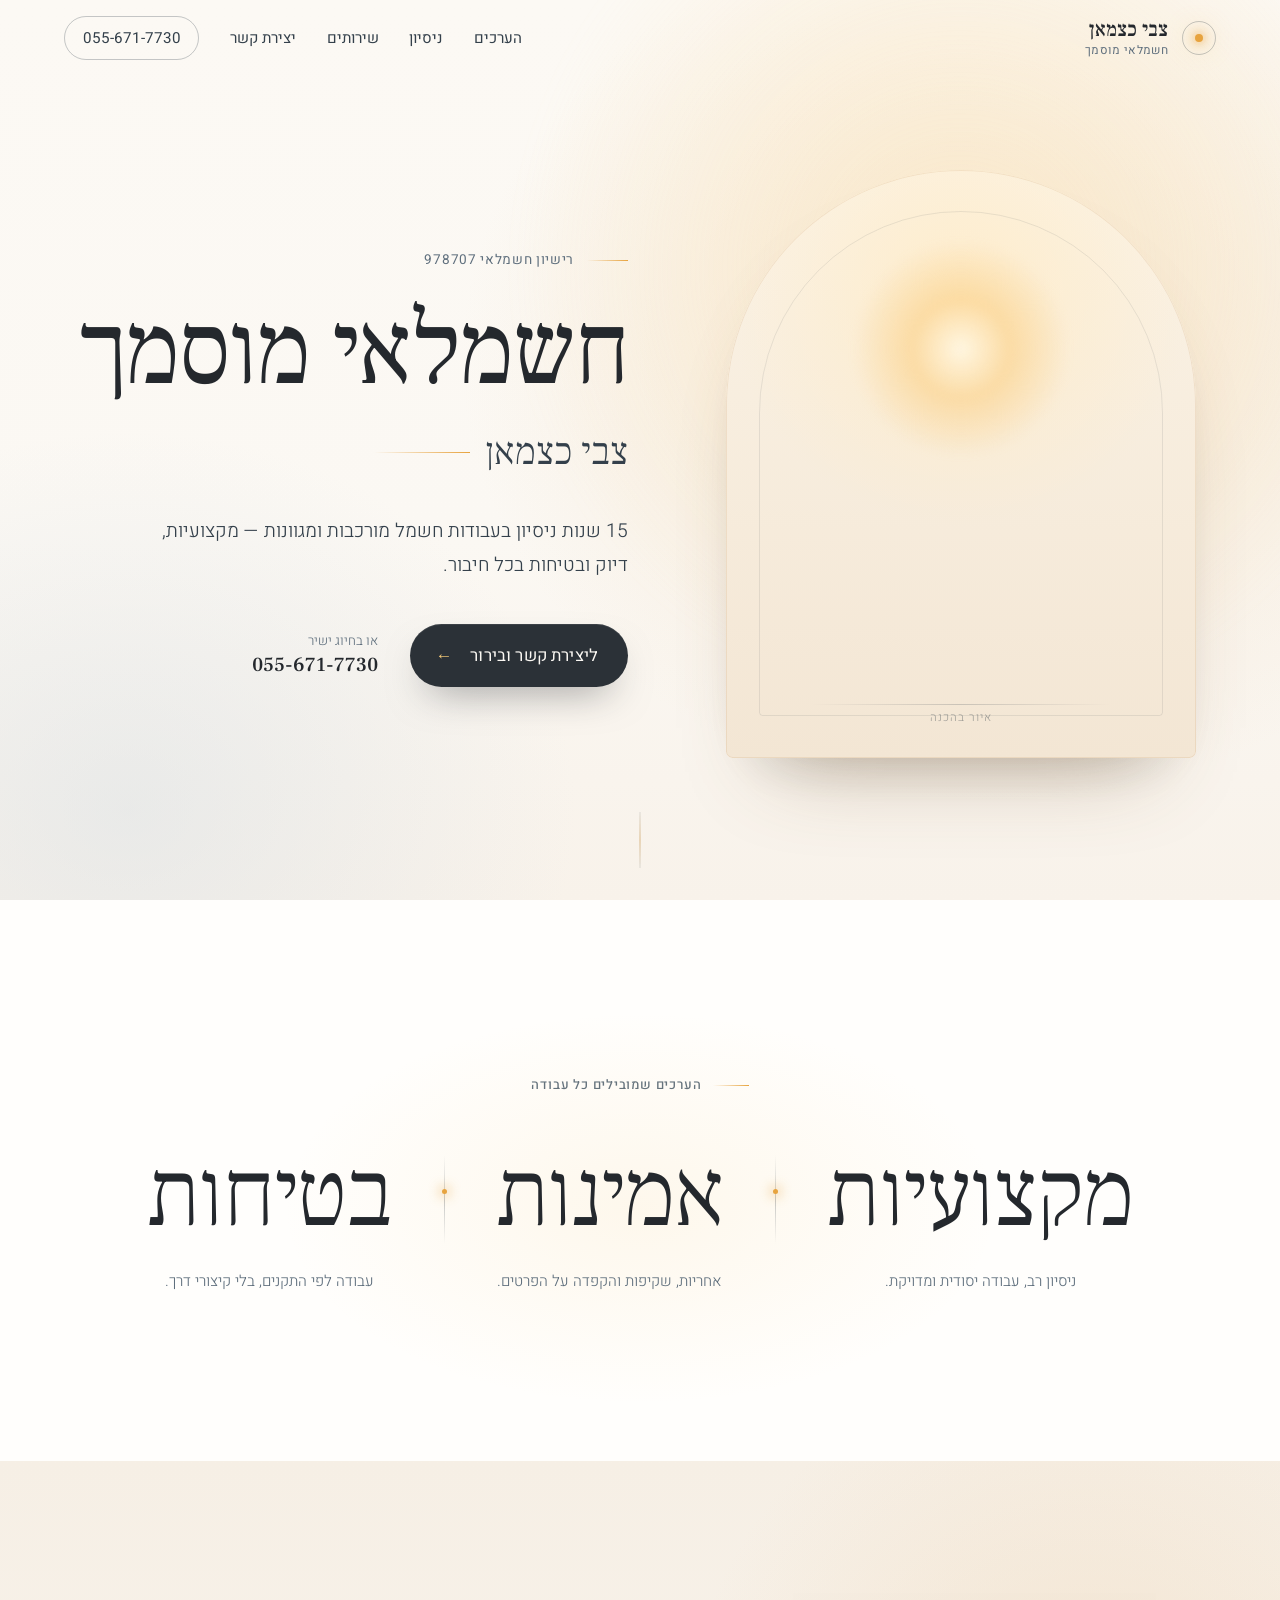
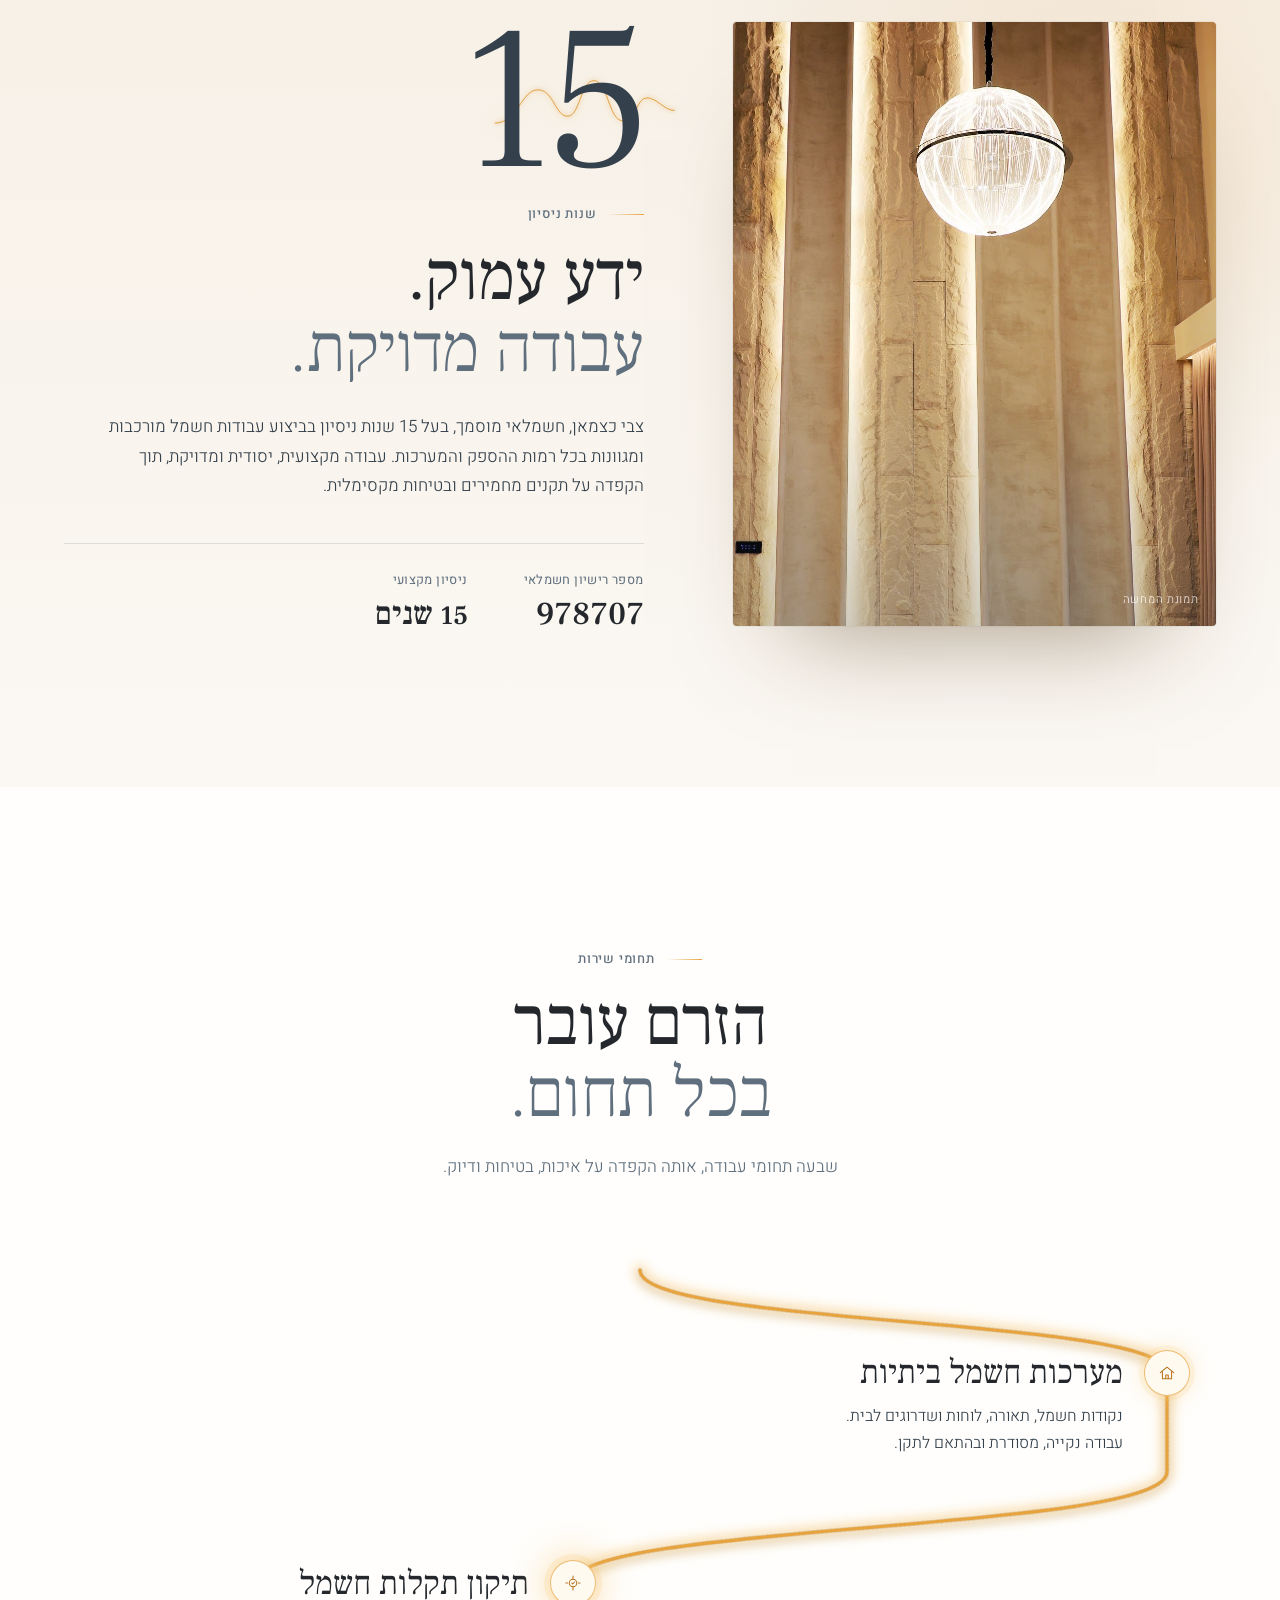
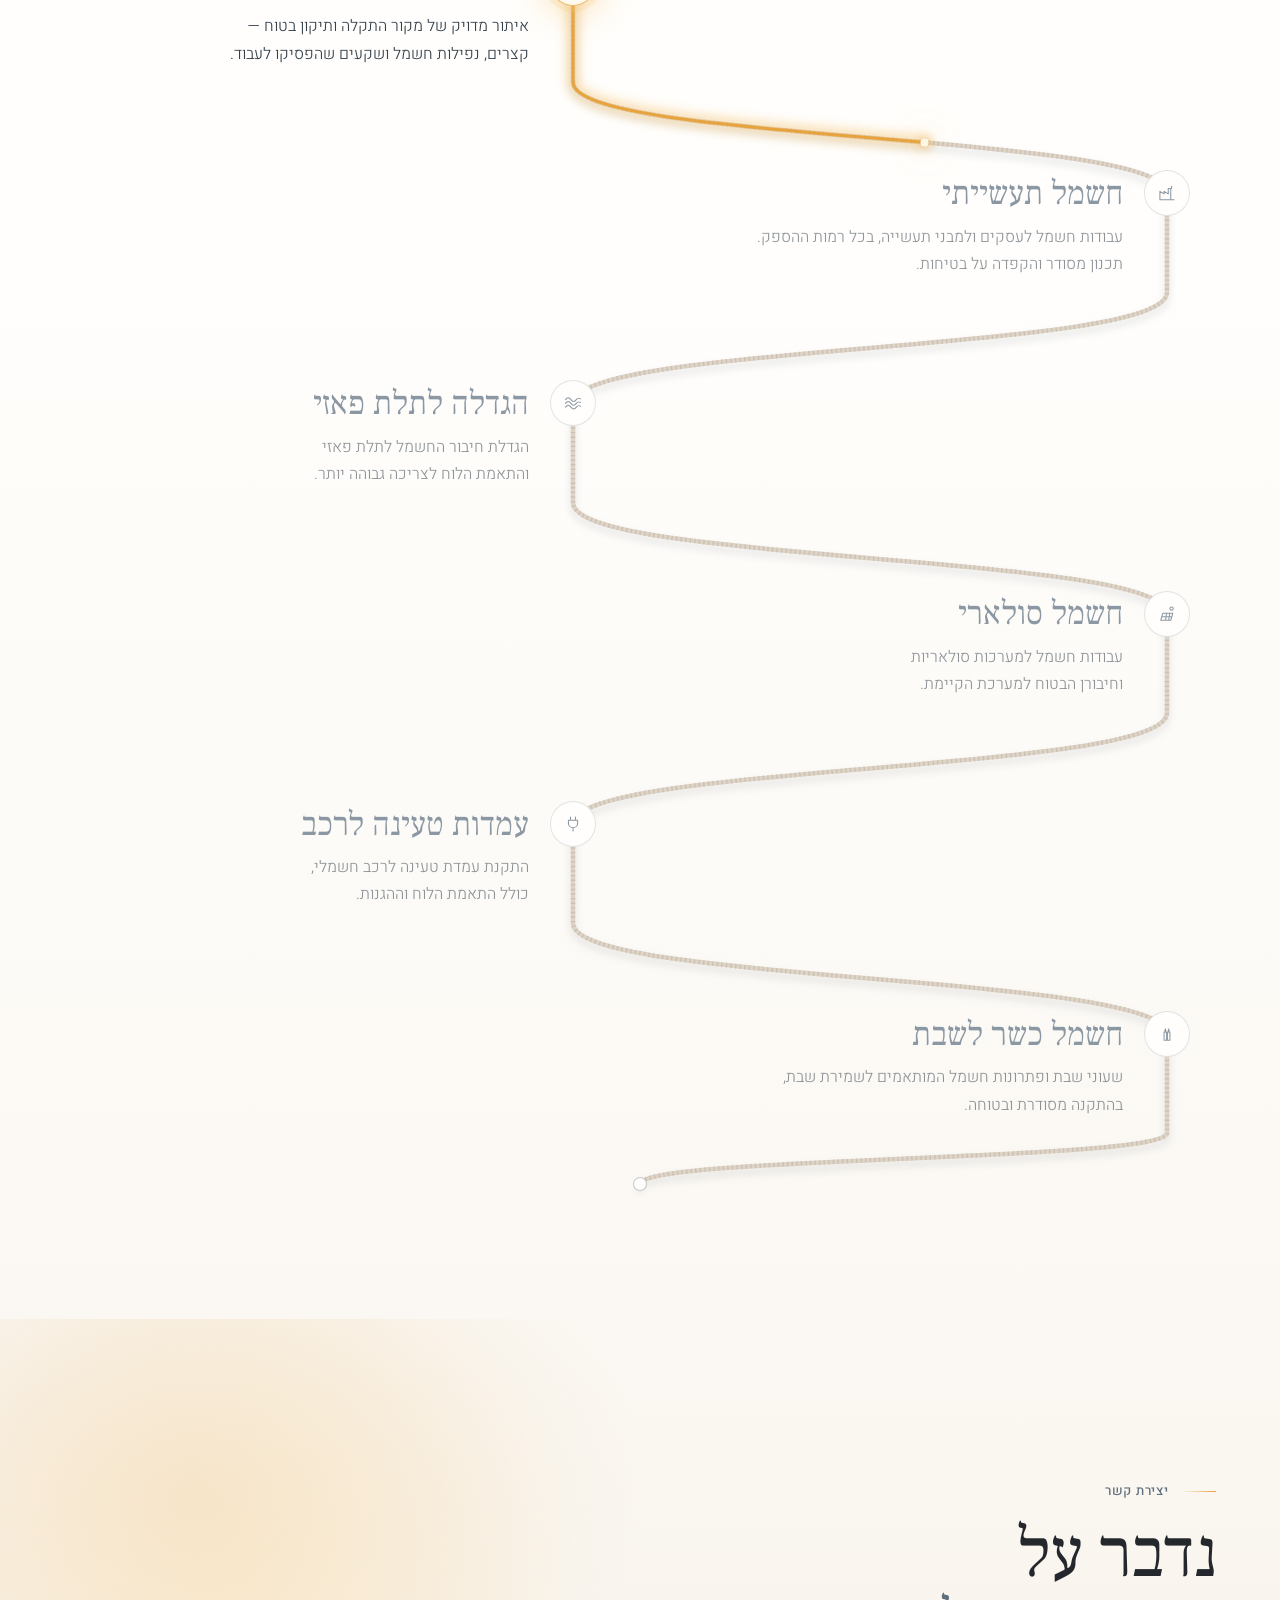
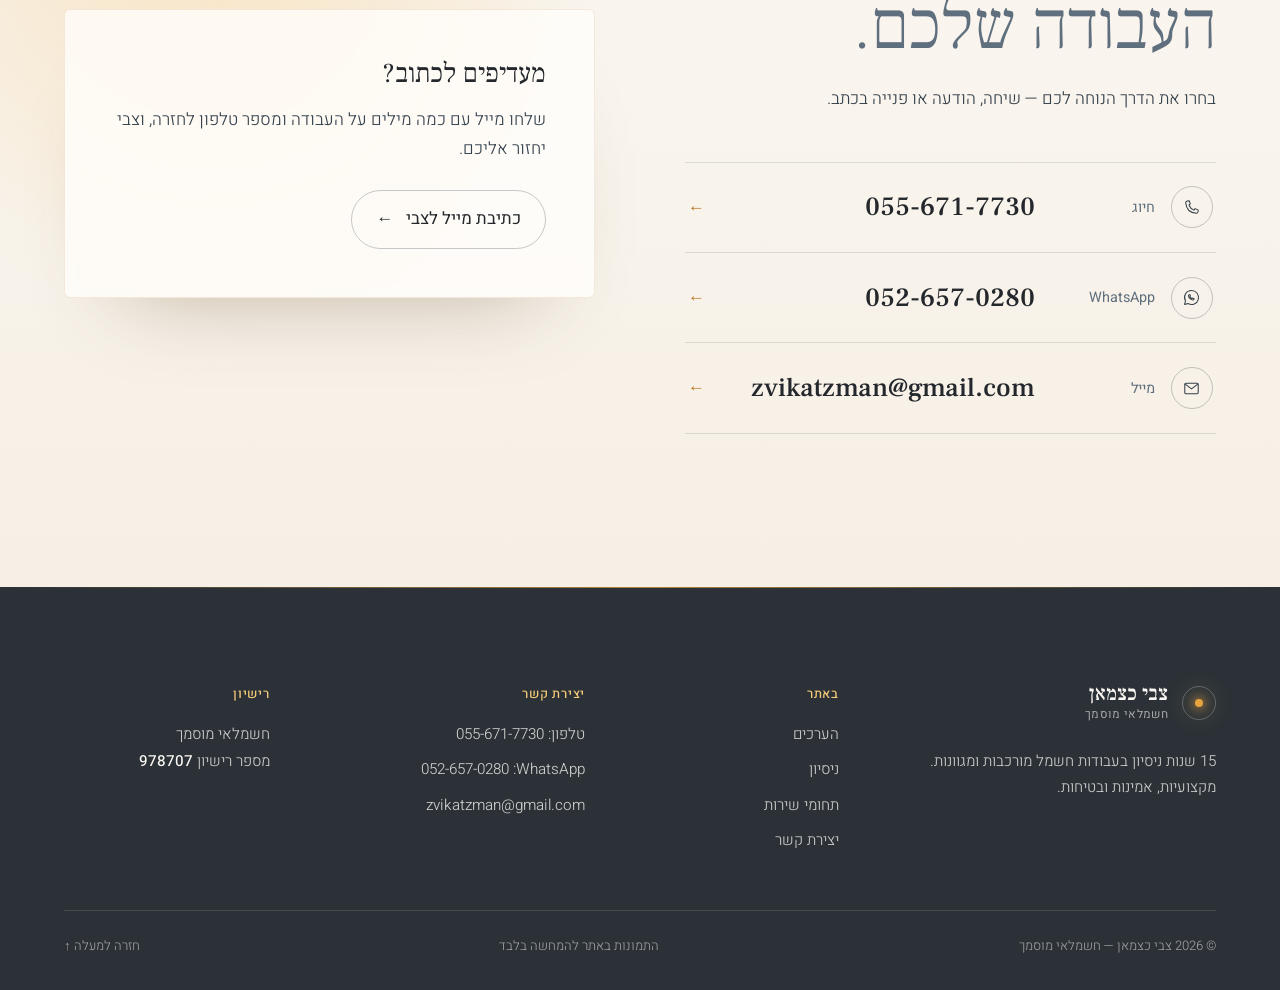
==== index.html @ 2fd2e4d5 "Light cinematic redesign for client preview - Near-white caramel palette, Frank Ruhl Libre display t" ====
<!doctype html>
<html lang="he" dir="rtl">
<head>
  <meta charset="utf-8">
  <meta name="viewport" content="width=device-width, initial-scale=1">
  <meta name="theme-color" content="#fbf8f3">
  <!-- Preview build for client review. Remove the robots line when the site goes live. -->
  <meta name="robots" content="noindex, nofollow">
  <meta name="description" content="צבי כצמאן, חשמלאי מוסמך. 15 שנות ניסיון בעבודות חשמל מורכבות ומגוונות, במקצועיות, באמינות ובבטיחות. רישיון 978707.">
  <meta property="og:title" content="צבי כצמאן | חשמלאי מוסמך">
  <meta property="og:description" content="15 שנות ניסיון בעבודות חשמל מורכבות ומגוונות, במקצועיות, באמינות ובבטיחות.">
  <meta property="og:type" content="website">
  <title>צבי כצמאן | חשמלאי מוסמך</title>
  <link rel="icon" href="data:image/svg+xml,%3Csvg xmlns='http://www.w3.org/2000/svg' viewBox='0 0 32 32'%3E%3Crect width='32' height='32' rx='8' fill='%23fbf8f3'/%3E%3Cpath d='M18.6 4 9 18h7l-1.6 10L24 13h-7.2L18.6 4Z' fill='%23d9932f'/%3E%3C/svg%3E">
  <link rel="preconnect" href="https://fonts.googleapis.com">
  <link rel="preconnect" href="https://fonts.gstatic.com" crossorigin>
  <link href="https://fonts.googleapis.com/css2?family=Frank+Ruhl+Libre:wght@300;400;500;700&family=Heebo:wght@300;400;500;600&display=swap" rel="stylesheet">
  <link rel="stylesheet" href="styles.css">
  <script>document.documentElement.classList.add("js");</script>
  <script src="script.js" defer></script>
</head>
<body>
  <a class="skip-link" href="#main">דלגו לתוכן הראשי</a>

  <header class="site-header" id="top">
    <div class="header-inner">
      <a class="brand" href="#top" aria-label="צבי כצמאן, חשמלאי מוסמך — לראש הדף">
        <span class="brand-mark" aria-hidden="true"></span>
        <span class="brand-type">צבי כצמאן<small>חשמלאי מוסמך</small></span>
      </a>
      <button class="menu-toggle" type="button" aria-label="פתיחת תפריט" aria-expanded="false" aria-controls="primary-nav">
        <span></span><span></span>
      </button>
      <nav class="primary-nav" id="primary-nav" aria-label="ניווט ראשי">
        <a href="#values">הערכים</a>
        <a href="#experience">ניסיון</a>
        <a href="#services">שירותים</a>
        <a href="#contact">יצירת קשר</a>
        <a class="nav-call" href="tel:0556717730" dir="ltr">055-671-7730</a>
      </nav>
    </div>
  </header>

  <main id="main">
    <!-- ============ HERO ============ -->
    <section class="hero" aria-labelledby="hero-title">
      <div class="hero-light" aria-hidden="true"></div>
      <div class="hero-inner">
        <!--
          Illustration slot (right side in RTL).
          Place the final fine pencil illustration of the electrician here, e.g.:
          <img class="hero-figure-art" src="assets/images/hero-electrician-sketch.png" alt="איור עיפרון של חשמלאי מחייך עם כובע עבודה וידיים משולבות">
          and remove the .hero-figure-placeholder element.
        -->
        <figure class="hero-figure" aria-hidden="true">
          <div class="hero-figure-frame">
            <span class="hero-figure-glow"></span>
            <span class="hero-figure-guides"></span>
            <span class="hero-figure-placeholder">איור בהכנה</span>
          </div>
        </figure>

        <div class="hero-copy">
          <p class="hero-eyebrow"><span class="eyebrow-line" aria-hidden="true"></span>רישיון חשמלאי 978707</p>
          <h1 id="hero-title">
            <span class="hero-title">חשמלאי מוסמך</span>
            <span class="hero-name">צבי כצמאן</span>
          </h1>
          <p class="hero-intro">15 שנות ניסיון בעבודות חשמל מורכבות ומגוונות — מקצועיות, דיוק ובטיחות בכל חיבור.</p>
          <div class="hero-actions">
            <a class="button-primary" href="#contact">
              <span class="button-label">ליצירת קשר ובירור</span>
              <span class="button-glint" aria-hidden="true"></span>
              <span class="button-arrow" aria-hidden="true">←</span>
            </a>
            <a class="hero-phone" href="tel:0556717730"><span>או בחיוג ישיר</span> <b dir="ltr">055-671-7730</b></a>
          </div>
        </div>
      </div>
      <a class="scroll-cue" href="#values" aria-label="המשך לגלילה"><i aria-hidden="true"></i></a>
    </section>

    <!-- ============ VALUES ============ -->
    <section class="values" id="values" aria-labelledby="values-title">
      <h2 class="visually-hidden" id="values-title">הערכים שלנו</h2>
      <p class="section-eyebrow reveal">הערכים שמובילים כל עבודה</p>
      <ul class="values-line">
        <li class="value reveal" style="--i:0">
          <span class="value-word">מקצועיות</span>
          <span class="value-note">ניסיון רב, עבודה יסודית ומדויקת.</span>
        </li>
        <li class="value-divider reveal" aria-hidden="true" style="--i:1"></li>
        <li class="value reveal" style="--i:2">
          <span class="value-word">אמינות</span>
          <span class="value-note">אחריות, שקיפות והקפדה על הפרטים.</span>
        </li>
        <li class="value-divider reveal" aria-hidden="true" style="--i:3"></li>
        <li class="value reveal" style="--i:4">
          <span class="value-word">בטיחות</span>
          <span class="value-note">עבודה לפי התקנים, בלי קיצורי דרך.</span>
        </li>
      </ul>
    </section>

    <!-- ============ EXPERIENCE ============ -->
    <section class="experience" id="experience" aria-labelledby="experience-title">
      <div class="experience-inner">
        <div class="experience-figure reveal">
          <div class="experience-photo">
            <img src="assets/images/service-home-lighting.jpg" alt="תאורה אדריכלית חמה בחלל ביתי גבוה — תמונת המחשה" loading="lazy" decoding="async" width="1600" height="1200">
          </div>
          <span class="photo-note">תמונת המחשה</span>
        </div>

        <div class="experience-copy">
          <div class="years reveal" aria-hidden="true">
            <svg class="filament" viewBox="0 0 320 120" fill="none">
              <path class="filament-base" d="M4 92c38 0 46-58 74-58s30 46 52 46 22-62 46-62 26 70 50 70 24-40 42-40 30 22 48 22"/>
              <path class="filament-glow" pathLength="1" d="M4 92c38 0 46-58 74-58s30 46 52 46 22-62 46-62 26 70 50 70 24-40 42-40 30 22 48 22"/>
            </svg>
            <span class="years-number">15</span>
          </div>
          <p class="section-eyebrow reveal">שנות ניסיון</p>
          <h2 id="experience-title" class="reveal">ידע עמוק.<br><span>עבודה מדויקת.</span></h2>
          <p class="experience-text reveal">צבי כצמאן, חשמלאי מוסמך, בעל 15 שנות ניסיון בביצוע עבודות חשמל מורכבות ומגוונות בכל רמות ההספק והמערכות. עבודה מקצועית, יסודית ומדויקת, תוך הקפדה על תקנים מחמירים ובטיחות מקסימלית.</p>
          <dl class="license reveal">
            <div>
              <dt>מספר רישיון חשמלאי</dt>
              <dd dir="ltr">978707</dd>
            </div>
            <div>
              <dt>ניסיון מקצועי</dt>
              <dd>15 שנים</dd>
            </div>
          </dl>
        </div>
      </div>
    </section>

    <!-- ============ SERVICES ============ -->
    <section class="services" id="services" aria-labelledby="services-title">
      <div class="services-head reveal">
        <p class="section-eyebrow">תחומי שירות</p>
        <h2 id="services-title">הזרם עובר<br><span>בכל תחום.</span></h2>
        <p>שבעה תחומי עבודה, אותה הקפדה על איכות, בטיחות ודיוק.</p>
      </div>

      <div class="circuit" data-circuit>
        <svg class="circuit-wire" aria-hidden="true" focusable="false">
          <path class="wire-shadow"/>
          <path class="wire-sheath"/>
          <path class="wire-braid"/>
          <path class="wire-current-halo"/>
          <path class="wire-current"/>
          <circle class="wire-spark" r="4"/>
        </svg>

        <ol class="service-list">
          <li class="service" style="--side:0">
            <span class="service-node" aria-hidden="true"><svg viewBox="0 0 24 24"><path d="M4 11.5 12 5l8 6.5M6.5 9.8V19h11V9.8M10.5 19v-4.5h3V19"/></svg></span>
            <div class="service-body">
              <h3>מערכות חשמל ביתיות</h3>
              <p>נקודות חשמל, תאורה, לוחות ושדרוגים לבית. <br>עבודה נקייה, מסודרת ובהתאם לתקן.</p>
            </div>
          </li>
          <li class="service" style="--side:1">
            <span class="service-node" aria-hidden="true"><svg viewBox="0 0 24 24"><path d="M12 3.5v4M12 16.5v4M5.5 12h-2M20.5 12h-2"/><circle cx="12" cy="12" r="4.5"/><path d="m10.4 12 1.2 1.2 2.2-2.4"/></svg></span>
            <div class="service-body">
              <h3>תיקון תקלות חשמל</h3>
              <p>איתור מדויק של מקור התקלה ותיקון בטוח — <br>קצרים, נפילות חשמל ושקעים שהפסיקו לעבוד.</p>
            </div>
          </li>
          <li class="service" style="--side:0">
            <span class="service-node" aria-hidden="true"><svg viewBox="0 0 24 24"><path d="M3.5 20V10l5 3V10l5 3V6.5h3V20zM3.5 20h17"/><path d="M17.5 6.5V4"/></svg></span>
            <div class="service-body">
              <h3>חשמל תעשייתי</h3>
              <p>עבודות חשמל לעסקים ולמבני תעשייה, בכל רמות ההספק. <br>תכנון מסודר והקפדה על בטיחות.</p>
            </div>
          </li>
          <li class="service" style="--side:1">
            <span class="service-node" aria-hidden="true"><svg viewBox="0 0 24 24"><path d="M3 8c2.2-3 4.3-3 6.5 0s4.3 3 6.5 0 3.3-2 5-1M3 12.5c2.2-3 4.3-3 6.5 0s4.3 3 6.5 0 3.3-2 5-1M3 17c2.2-3 4.3-3 6.5 0s4.3 3 6.5 0 3.3-2 5-1"/></svg></span>
            <div class="service-body">
              <h3>הגדלה לתלת פאזי</h3>
              <p>הגדלת חיבור החשמל לתלת פאזי <br>והתאמת הלוח לצריכה גבוהה יותר.</p>
            </div>
          </li>
          <li class="service" style="--side:0">
            <span class="service-node" aria-hidden="true"><svg viewBox="0 0 24 24"><circle cx="17.5" cy="5.5" r="2"/><path d="M4.5 19.5 7 11h12l-2.5 8.5zM11.5 11l-1.3 8.5M15.3 11 14 19.5M5.8 15.2h12"/></svg></span>
            <div class="service-body">
              <h3>חשמל סולארי</h3>
              <p>עבודות חשמל למערכות סולאריות <br>וחיבורן הבטוח למערכת הקיימת.</p>
            </div>
          </li>
          <li class="service" style="--side:1">
            <span class="service-node" aria-hidden="true"><svg viewBox="0 0 24 24"><path d="M9 3.5v4M15 3.5v4M6.5 7.5h11v3.5a5.5 5.5 0 0 1-11 0zM12 16.5v4"/></svg></span>
            <div class="service-body">
              <h3>עמדות טעינה לרכב</h3>
              <p>התקנת עמדת טעינה לרכב חשמלי, <br>כולל התאמת הלוח וההגנות.</p>
            </div>
          </li>
          <li class="service" style="--side:0">
            <span class="service-node" aria-hidden="true"><svg viewBox="0 0 24 24"><path d="M8.5 9.5v10h3v-10zM12.5 9.5v10h3v-10z"/><path d="M10 9.5c-1-1.2-.6-2.6 0-3.6.6 1 1 2.4 0 3.6zM14 9.5c-1-1.2-.6-2.6 0-3.6.6 1 1 2.4 0 3.6z"/></svg></span>
            <div class="service-body">
              <h3>חשמל כשר לשבת</h3>
              <p>שעוני שבת ופתרונות חשמל המותאמים לשמירת שבת, <br>בהתקנה מסודרת ובטוחה.</p>
            </div>
          </li>
        </ol>
        <span class="circuit-end" aria-hidden="true"></span>
      </div>
    </section>

    <!-- ============ CONTACT ============ -->
    <section class="contact" id="contact" aria-labelledby="contact-title">
      <div class="contact-light" aria-hidden="true"></div>
      <div class="contact-inner">
        <div class="contact-head reveal">
          <p class="section-eyebrow">יצירת קשר</p>
          <h2 id="contact-title">נדבר על<br><span>העבודה שלכם.</span></h2>
          <p>בחרו את הדרך הנוחה לכם — שיחה, הודעה או פנייה בכתב.</p>
        </div>

        <ul class="contact-ways reveal">
          <li>
            <a class="contact-way" href="tel:0556717730" aria-label="חיוג לצבי כצמאן, 055-671-7730">
              <span class="way-icon" aria-hidden="true"><svg viewBox="0 0 24 24"><path d="M6.6 3.8 9 3.5l1.6 4-1.9 1.4a11 11 0 0 0 6.4 6.4l1.4-1.9 4 1.6-.3 2.4a2.2 2.2 0 0 1-2.3 1.9C10.2 18.6 5.4 13.8 4.7 6.1a2.2 2.2 0 0 1 1.9-2.3Z"/></svg></span>
              <span class="way-label">חיוג</span>
              <span class="way-value" dir="ltr">055-671-7730</span>
              <span class="way-arrow" aria-hidden="true">←</span>
            </a>
          </li>
          <li>
            <a class="contact-way" href="https://wa.me/972526570280?text=%D7%A9%D7%9C%D7%95%D7%9D%20%D7%A6%D7%91%D7%99%2C%20%D7%94%D7%92%D7%A2%D7%AA%D7%99%20%D7%93%D7%A8%D7%9A%20%D7%94%D7%90%D7%AA%D7%A8%20%D7%95%D7%90%D7%A9%D7%9E%D7%97%20%D7%9C%D7%A7%D7%91%D7%9C%20%D7%A4%D7%A8%D7%98%D7%99%D7%9D%20%D7%9C%D7%92%D7%91%D7%99%20%D7%A2%D7%91%D7%95%D7%93%D7%AA%20%D7%97%D7%A9%D7%9E%D7%9C." target="_blank" rel="noopener noreferrer" aria-label="הודעת WhatsApp לצבי, 052-657-0280 (נפתח בחלון חדש)">
              <span class="way-icon" aria-hidden="true"><svg viewBox="0 0 24 24"><path d="M12 3.2a8.8 8.8 0 0 0-7.6 13.2L3.3 20.7l4.4-1.1A8.8 8.8 0 1 0 12 3.2Z"/><path d="M9 8.6c.3-.4.6-.4.9-.4l.6 1.4c.1.2 0 .4-.1.6l-.5.6c.6 1.2 1.6 2.1 2.8 2.7l.6-.6c.2-.2.4-.2.6-.1l1.4.7c0 .5-.2 1.1-.7 1.4-.5.3-1.3.4-2.6-.2a8 8 0 0 1-3.6-3.7c-.4-1-.3-1.9.6-2.4Z"/></svg></span>
              <span class="way-label">WhatsApp</span>
              <span class="way-value" dir="ltr">052-657-0280</span>
              <span class="way-arrow" aria-hidden="true">←</span>
            </a>
          </li>
          <li>
            <a class="contact-way" href="mailto:zvikatzman@gmail.com?subject=%D7%A4%D7%A0%D7%99%D7%99%D7%94%20%D7%9E%D7%94%D7%90%D7%AA%D7%A8" aria-label="שליחת מייל לצבי, zvikatzman@gmail.com">
              <span class="way-icon" aria-hidden="true"><svg viewBox="0 0 24 24"><rect x="3.5" y="5.5" width="17" height="13" rx="1.5"/><path d="m4 6.5 8 6 8-6"/></svg></span>
              <span class="way-label">מייל</span>
              <span class="way-value" dir="ltr">zvikatzman@gmail.com</span>
              <span class="way-arrow" aria-hidden="true">←</span>
            </a>
          </li>
        </ul>

        <!--
          Netlify Forms.
          The form is detected by Netlify at deploy time (data-netlify + hidden form-name).
          It stays hidden until submission is confirmed on the published site:
          1. Test it on the live URL with ?form-test=1 appended.
          2. When the e-mail arrives at zvikatzman@gmail.com, change data-form-ready to "true" and re-deploy.
          Until then visitors see the direct e-mail link below instead of an unverified form.
        -->
        <div class="contact-form-area reveal" data-form-area data-form-ready="false">
          <div class="form-fallback" data-form-fallback>
            <p class="form-fallback-title">מעדיפים לכתוב?</p>
            <p>שלחו מייל עם כמה מילים על העבודה ומספר טלפון לחזרה, וצבי יחזור אליכם.</p>
            <a class="button-secondary" href="mailto:zvikatzman@gmail.com?subject=%D7%A4%D7%A0%D7%99%D7%99%D7%94%20%D7%9E%D7%94%D7%90%D7%AA%D7%A8">כתיבת מייל לצבי <span aria-hidden="true">←</span></a>
          </div>

          <form class="contact-form" name="contact" method="POST" data-netlify="true" netlify-honeypot="bot-field" hidden novalidate data-contact-form aria-labelledby="form-title">
            <input type="hidden" name="form-name" value="contact">
            <p class="form-title" id="form-title">השאירו פרטים ונחזור אליכם</p>
            <p class="form-hp" aria-hidden="true">
              <label>אין למלא שדה זה <input name="bot-field" tabindex="-1" autocomplete="off"></label>
            </p>
            <div class="form-grid">
              <div class="field">
                <label for="f-name">שם מלא <span class="req" aria-hidden="true">*</span></label>
                <input id="f-name" name="name" type="text" autocomplete="name" required minlength="2" maxlength="80" aria-describedby="f-name-err">
                <span class="field-error" id="f-name-err"></span>
              </div>
              <div class="field">
                <label for="f-phone">טלפון <span class="req" aria-hidden="true">*</span></label>
                <input id="f-phone" name="phone" type="tel" autocomplete="tel" inputmode="tel" dir="ltr" required maxlength="20" aria-describedby="f-phone-err">
                <span class="field-error" id="f-phone-err"></span>
              </div>
              <div class="field">
                <label for="f-email">אימייל <span class="optional">(לא חובה)</span></label>
                <input id="f-email" name="email" type="email" autocomplete="email" dir="ltr" maxlength="120" aria-describedby="f-email-err">
                <span class="field-error" id="f-email-err"></span>
              </div>
              <div class="field">
                <label for="f-service">תחום השירות</label>
                <select id="f-service" name="service">
                  <option value="">בחירה (לא חובה)</option>
                  <option>מערכות חשמל ביתיות</option>
                  <option>תיקון תקלות חשמל</option>
                  <option>חשמל תעשייתי</option>
                  <option>הגדלה לתלת פאזי</option>
                  <option>חשמל סולארי</option>
                  <option>עמדות טעינה לרכב</option>
                  <option>חשמל כשר לשבת</option>
                  <option>אחר</option>
                </select>
              </div>
              <div class="field field-wide">
                <label for="f-message">במה אפשר לעזור? <span class="req" aria-hidden="true">*</span></label>
                <textarea id="f-message" name="message" rows="4" required minlength="5" maxlength="2000" aria-describedby="f-message-err"></textarea>
                <span class="field-error" id="f-message-err"></span>
              </div>
            </div>
            <div class="form-actions">
              <button class="button-primary" type="submit"><span class="button-label">שליחת פנייה</span><span class="button-glint" aria-hidden="true"></span><span class="button-arrow" aria-hidden="true">←</span></button>
              <p class="form-status" role="status" aria-live="polite" data-form-status></p>
            </div>
          </form>
        </div>
      </div>
    </section>
  </main>

  <!-- ============ FOOTER ============ -->
  <footer class="site-footer">
    <div class="footer-inner">
      <div class="footer-brand">
        <a class="brand" href="#top" aria-label="צבי כצמאן — חזרה לראש הדף">
          <span class="brand-mark" aria-hidden="true"></span>
          <span class="brand-type">צבי כצמאן<small>חשמלאי מוסמך</small></span>
        </a>
        <p>15 שנות ניסיון בעבודות חשמל מורכבות ומגוונות. <br>מקצועיות, אמינות ובטיחות.</p>
      </div>
      <nav class="footer-col" aria-label="ניווט בתחתית הדף">
        <p class="footer-title">באתר</p>
        <a href="#values">הערכים</a>
        <a href="#experience">ניסיון</a>
        <a href="#services">תחומי שירות</a>
        <a href="#contact">יצירת קשר</a>
      </nav>
      <div class="footer-col">
        <p class="footer-title">יצירת קשר</p>
        <a href="tel:0556717730">טלפון: <span dir="ltr">055-671-7730</span></a>
        <a href="https://wa.me/972526570280" target="_blank" rel="noopener noreferrer">WhatsApp: <span dir="ltr">052-657-0280</span></a>
        <a href="mailto:zvikatzman@gmail.com" dir="ltr" class="footer-mail">zvikatzman@gmail.com</a>
      </div>
      <div class="footer-col">
        <p class="footer-title">רישיון</p>
        <p>חשמלאי מוסמך<br>מספר רישיון <b dir="ltr">978707</b></p>
      </div>
    </div>
    <div class="footer-bottom">
      <span>© <span data-year>2026</span> צבי כצמאן — חשמלאי מוסמך</span>
      <span>התמונות באתר להמחשה בלבד</span>
      <a href="#top">חזרה למעלה ↑</a>
    </div>
  </footer>

  <nav class="mobile-bar" aria-label="יצירת קשר מהירה">
    <a href="tel:0556717730" class="mobile-call">חיוג <b dir="ltr">055-671-7730</b></a>
    <a href="https://wa.me/972526570280" target="_blank" rel="noopener noreferrer" class="mobile-wa">WhatsApp</a>
  </nav>
</body>
</html>
---- styles.css ----
/* ==========================================================================
   Zvi Katzman — Licensed Electrician
   Light cinematic preview. Palette: near-white paper with an apple-caramel
   hint, smoky blue-grey, dark graphite and amber light.
   ========================================================================== */

:root {
  --paper: #fbf8f3;
  --paper-warm: #f6efe5;
  --caramel-mist: #efe2d0;
  --caramel: #c9965e;
  --white: #fffefc;
  --smoke: #5f6f7d;
  --smoke-soft: #8b98a3;
  --smoke-deep: #34404b;
  --ink: #24282d;
  --graphite: #2b3137;
  --amber: #e7a33e;
  --amber-soft: #f4c978;
  --amber-deep: #b8731f;
  --hairline: rgba(52, 64, 75, 0.14);
  --hairline-strong: rgba(52, 64, 75, 0.28);

  --font-display: "Frank Ruhl Libre", "David", "Times New Roman", serif;
  --font-body: "Heebo", "Segoe UI", Arial, sans-serif;

  --ease-soft: cubic-bezier(0.2, 0.7, 0.2, 1);
  --ease-cine: cubic-bezier(0.16, 1, 0.3, 1);

  --page-pad: clamp(1.25rem, 5vw, 4.5rem);
  --max: 1240px;
  --header-h: 76px;
}

*,
*::before,
*::after { box-sizing: border-box; }

html {
  scroll-behavior: smooth;
  scroll-padding-top: var(--header-h);
  -webkit-text-size-adjust: 100%;
}

body {
  margin: 0;
  background: var(--paper);
  color: var(--ink);
  font-family: var(--font-body);
  font-weight: 300;
  font-size: 1.0625rem;
  line-height: 1.75;
  -webkit-font-smoothing: antialiased;
  text-rendering: optimizeLegibility;
  overflow-x: hidden;
}

img, svg { display: block; max-width: 100%; }
a { color: inherit; text-decoration: none; }
button, input, select, textarea { font: inherit; color: inherit; }
h1, h2, h3, p, ul, ol, dl, dd, figure { margin: 0; padding: 0; }
ul, ol { list-style: none; }

:focus-visible {
  outline: 2px solid var(--amber-deep);
  outline-offset: 4px;
  border-radius: 4px;
}

::selection { background: rgba(231, 163, 62, 0.28); color: var(--ink); }

.visually-hidden {
  position: absolute !important;
  width: 1px; height: 1px;
  overflow: hidden; clip: rect(0 0 0 0);
  white-space: nowrap;
}

.skip-link {
  position: fixed;
  inset-inline-start: 1rem;
  top: -4rem;
  z-index: 100;
  padding: .7rem 1.1rem;
  background: var(--graphite);
  color: var(--paper);
  border-radius: 999px;
  transition: top .3s;
}
.skip-link:focus { top: 1rem; }

/* ---------- Shared type ---------- */

.section-eyebrow {
  display: inline-flex;
  align-items: center;
  gap: .75rem;
  font-size: .82rem;
  font-weight: 500;
  letter-spacing: .06em;
  color: var(--smoke);
}
.section-eyebrow::before {
  content: "";
  width: 2.2rem;
  height: 1px;
  background: linear-gradient(to left, var(--amber), rgba(231, 163, 62, 0));
}

h2 {
  font-family: var(--font-display);
  font-weight: 400;
  font-size: clamp(2.5rem, 5.4vw, 4.6rem);
  line-height: 1.04;
  letter-spacing: -0.01em;
  color: var(--ink);
}
h2 span {
  font-weight: 300;
  color: var(--smoke);
}

/* ---------- Buttons ---------- */

.button-primary {
  position: relative;
  display: inline-flex;
  align-items: center;
  gap: 1.1rem;
  padding: 1.05rem 1.9rem 1.05rem 1.6rem;
  border: 0;
  border-radius: 999px;
  background: var(--graphite);
  color: var(--paper);
  font-weight: 400;
  font-size: 1.05rem;
  letter-spacing: .01em;
  cursor: pointer;
  overflow: hidden;
  isolation: isolate;
  box-shadow:
    0 1px 0 rgba(255, 255, 255, .08) inset,
    0 18px 40px -18px rgba(36, 40, 45, .55),
    0 0 0 0 rgba(231, 163, 62, 0);
  transition: transform .5s var(--ease-cine), box-shadow .6s var(--ease-soft), background .4s;
  animation: button-breathe 5.5s ease-in-out infinite;
}
.button-primary:hover {
  transform: translateY(-2px);
  background: #1f2429;
  box-shadow:
    0 1px 0 rgba(255, 255, 255, .08) inset,
    0 22px 46px -18px rgba(36, 40, 45, .6),
    0 0 0 6px rgba(231, 163, 62, .14);
}
.button-primary:disabled { opacity: .6; cursor: progress; }

.button-glint {
  position: absolute;
  inset: 0;
  z-index: -1;
  background: linear-gradient(105deg, transparent 30%, rgba(244, 201, 120, .38) 48%, rgba(255, 240, 210, .5) 50%, rgba(244, 201, 120, .3) 52%, transparent 70%);
  transform: translateX(120%);
  animation: glint 6s var(--ease-soft) 1.6s infinite;
}
.button-arrow {
  display: inline-block;
  color: var(--amber-soft);
  transition: transform .5s var(--ease-cine);
}
.button-primary:hover .button-arrow { transform: translateX(-5px); }

@keyframes glint {
  0% { transform: translateX(120%); }
  22%, 100% { transform: translateX(-120%); }
}
@keyframes button-breathe {
  0%, 100% { box-shadow: 0 1px 0 rgba(255,255,255,.08) inset, 0 18px 40px -18px rgba(36,40,45,.55), 0 0 0 0 rgba(231,163,62,0); }
  50% { box-shadow: 0 1px 0 rgba(255,255,255,.08) inset, 0 18px 40px -18px rgba(36,40,45,.55), 0 0 26px 2px rgba(231,163,62,.22); }
}

.button-secondary {
  display: inline-flex;
  align-items: center;
  gap: .8rem;
  padding: .85rem 1.5rem;
  border: 1px solid var(--hairline-strong);
  border-radius: 999px;
  font-weight: 400;
  transition: border-color .4s, background .4s, transform .5s var(--ease-cine);
}
.button-secondary:hover {
  border-color: var(--amber);
  background: rgba(244, 201, 120, .12);
  transform: translateY(-1px);
}

/* ---------- Header ---------- */

.site-header {
  position: fixed;
  inset: 0 0 auto;
  z-index: 50;
  transition: background .5s, box-shadow .5s, backdrop-filter .5s;
}
.site-header.is-scrolled {
  background: rgba(251, 248, 243, .84);
  backdrop-filter: blur(14px) saturate(1.2);
  -webkit-backdrop-filter: blur(14px) saturate(1.2);
  box-shadow: 0 1px 0 var(--hairline);
}
.header-inner {
  max-width: calc(var(--max) + 2 * var(--page-pad));
  height: var(--header-h);
  margin: 0 auto;
  padding: 0 var(--page-pad);
  display: flex;
  align-items: center;
  justify-content: space-between;
  gap: 2rem;
}

.brand {
  display: inline-flex;
  align-items: center;
  gap: .85rem;
}
.brand-mark {
  position: relative;
  width: 34px;
  height: 34px;
  border-radius: 50%;
  border: 1px solid var(--hairline-strong);
  flex: none;
}
.brand-mark::after {
  content: "";
  position: absolute;
  inset: 0;
  margin: auto;
  width: 8px;
  height: 8px;
  border-radius: 50%;
  background: var(--amber);
  box-shadow: 0 0 10px 2px rgba(231, 163, 62, .55), 0 0 26px 6px rgba(244, 201, 120, .3);
}
.brand-type {
  display: flex;
  flex-direction: column;
  font-family: var(--font-display);
  font-size: 1.3rem;
  font-weight: 500;
  line-height: 1.05;
  color: var(--ink);
}
.brand-type small {
  font-family: var(--font-body);
  font-size: .74rem;
  font-weight: 400;
  color: var(--smoke);
  letter-spacing: .04em;
  margin-top: .25rem;
}

.primary-nav {
  display: flex;
  align-items: center;
  gap: clamp(1.2rem, 2.4vw, 2.4rem);
  font-size: .95rem;
  font-weight: 400;
  color: var(--smoke-deep);
}
.primary-nav a {
  position: relative;
  padding: .3rem 0;
  transition: color .3s;
}
.primary-nav a:not(.nav-call)::after {
  content: "";
  position: absolute;
  inset-inline: 0;
  bottom: 0;
  height: 1px;
  background: var(--amber);
  transform: scaleX(0);
  transform-origin: right;
  transition: transform .5s var(--ease-cine);
}
.primary-nav a:hover { color: var(--ink); }
.primary-nav a:hover::after { transform: scaleX(1); }
.nav-call {
  padding: .5rem 1.1rem !important;
  border: 1px solid var(--hairline-strong);
  border-radius: 999px;
  font-variant-numeric: tabular-nums;
  transition: border-color .3s, background .3s !important;
}
.nav-call:hover { border-color: var(--amber); background: rgba(244, 201, 120, .14); }

.menu-toggle {
  display: none;
  width: 44px;
  height: 44px;
  border: 1px solid var(--hairline-strong);
  border-radius: 50%;
  background: transparent;
  cursor: pointer;
  position: relative;
}
.menu-toggle span {
  position: absolute;
  inset-inline: 13px;
  height: 1px;
  background: var(--ink);
  transition: transform .4s var(--ease-cine), top .4s var(--ease-cine);
}
.menu-toggle span:first-child { top: 18px; }
.menu-toggle span:last-child { top: 25px; }
.menu-toggle[aria-expanded="true"] span:first-child { top: 21.5px; transform: rotate(45deg); }
.menu-toggle[aria-expanded="true"] span:last-child { top: 21.5px; transform: rotate(-45deg); }

/* ---------- Hero ---------- */

.hero {
  position: relative;
  min-height: 100vh;
  min-height: 100svh;
  display: flex;
  align-items: center;
  padding: calc(var(--header-h) + 2rem) var(--page-pad) 5rem;
  background:
    radial-gradient(60% 70% at 78% 40%, rgba(239, 214, 182, .55), rgba(239, 214, 182, 0) 70%),
    radial-gradient(50% 60% at 10% 90%, rgba(214, 222, 228, .45), rgba(214, 222, 228, 0) 70%),
    linear-gradient(180deg, #fcf9f4 0%, var(--paper) 60%, #f8f2ea 100%);
  overflow: hidden;
}
.hero-light {
  position: absolute;
  inset: -20% -10% auto auto;
  width: 70vw;
  height: 70vw;
  max-width: 900px;
  max-height: 900px;
  background: radial-gradient(closest-side, rgba(255, 226, 170, .38), rgba(255, 226, 170, 0));
  filter: blur(10px);
  animation: light-drift 16s ease-in-out infinite alternate;
  pointer-events: none;
}
@keyframes light-drift {
  from { transform: translate3d(0, 0, 0) scale(1); opacity: .85; }
  to { transform: translate3d(-4%, 6%, 0) scale(1.06); opacity: 1; }
}

.hero-inner {
  position: relative;
  width: 100%;
  max-width: var(--max);
  margin: 0 auto;
  display: grid;
  grid-template-columns: minmax(0, 0.95fr) minmax(0, 1.05fr);
  align-items: center;
  gap: clamp(2rem, 6vw, 6rem);
}

/* Illustration slot — reserved for the final pencil artwork */
.hero-figure {
  position: relative;
  justify-self: center;
  width: min(100%, 470px);
}
.hero-figure-frame {
  position: relative;
  aspect-ratio: 4 / 5;
  border-radius: 999px 999px 28px 28px;
  background:
    radial-gradient(70% 55% at 50% 22%, rgba(255, 236, 200, .9), rgba(255, 236, 200, 0) 70%),
    linear-gradient(180deg, #fbf3e6 0%, #f3e6d4 100%);
  box-shadow:
    0 0 0 1px rgba(201, 150, 94, .18) inset,
    0 50px 90px -50px rgba(120, 86, 46, .45),
    0 30px 60px -40px rgba(52, 64, 75, .25);
  overflow: hidden;
  animation: frame-in 1.8s var(--ease-cine) both .2s;
}
.hero-figure-art {
  position: absolute;
  inset: 0;
  width: 100%;
  height: 100%;
  object-fit: contain;
  object-position: center bottom;
}
.hero-figure-glow {
  position: absolute;
  top: 12%;
  left: 50%;
  width: 46%;
  aspect-ratio: 1;
  transform: translateX(-50%);
  border-radius: 50%;
  background: radial-gradient(closest-side, rgba(255, 246, 225, 1), rgba(250, 205, 128, .55) 45%, rgba(250, 205, 128, 0));
  filter: blur(4px);
  animation: glow-breathe 7s ease-in-out infinite;
}
.hero-figure-guides::before,
.hero-figure-guides::after {
  content: "";
  position: absolute;
  inset: 7%;
  border-radius: 999px 999px 18px 18px;
  border: 1px solid rgba(52, 64, 75, .1);
}
.hero-figure-guides::after {
  inset: auto 18% 9%;
  height: 1px;
  border: 0;
  border-radius: 0;
  background: linear-gradient(to left, transparent, rgba(52, 64, 75, .22), transparent);
}
.hero-figure-placeholder {
  position: absolute;
  inset-inline: 0;
  bottom: 5%;
  text-align: center;
  font-size: .72rem;
  letter-spacing: .08em;
  color: rgba(52, 64, 75, .42);
}
@keyframes glow-breathe {
  0%, 100% { opacity: .82; transform: translateX(-50%) scale(1); }
  50% { opacity: 1; transform: translateX(-50%) scale(1.06); }
}
@keyframes frame-in {
  from { opacity: 0; transform: translateY(24px) scale(.985); filter: blur(6px); }
  to { opacity: 1; transform: none; filter: none; }
}

.hero-copy { max-width: 36rem; }
.hero-copy > * { animation: rise-in 1.4s var(--ease-cine) both; }
.hero-copy > :nth-child(1) { animation-delay: .35s; }
.hero-copy > :nth-child(2) { animation-delay: .5s; }
.hero-copy > :nth-child(3) { animation-delay: .75s; }
.hero-copy > :nth-child(4) { animation-delay: .95s; }
@keyframes rise-in {
  from { opacity: 0; transform: translateY(22px); filter: blur(5px); }
  to { opacity: 1; transform: none; filter: none; }
}

.hero-eyebrow {
  display: inline-flex;
  align-items: center;
  gap: .8rem;
  margin-bottom: 1.8rem;
  font-size: .85rem;
  font-weight: 400;
  letter-spacing: .05em;
  color: var(--smoke);
  font-variant-numeric: tabular-nums;
}
.eyebrow-line {
  width: 2.6rem;
  height: 1px;
  background: linear-gradient(to left, var(--amber), rgba(231, 163, 62, 0));
}

.hero h1 {
  display: flex;
  flex-direction: column;
  font-weight: inherit;
}
.hero-title {
  font-family: var(--font-display);
  font-size: clamp(3.2rem, 8vw, 6.6rem);
  font-weight: 400;
  line-height: .98;
  letter-spacing: -0.015em;
  color: var(--ink);
}
.hero-name {
  position: relative;
  display: inline-flex;
  align-items: center;
  gap: 1rem;
  margin-top: 1.1rem;
  font-family: var(--font-display);
  font-size: clamp(1.6rem, 3.2vw, 2.4rem);
  font-weight: 300;
  color: var(--smoke-deep);
}
.hero-name::after {
  content: "";
  flex: 0 0 auto;
  width: clamp(3rem, 8vw, 6rem);
  height: 1px;
  background: linear-gradient(to left, var(--amber), rgba(231, 163, 62, 0));
}

.hero-intro {
  margin-top: 1.8rem;
  max-width: 30rem;
  font-size: clamp(1.05rem, 1.5vw, 1.22rem);
  color: var(--smoke-deep);
}

.hero-actions {
  display: flex;
  flex-wrap: wrap;
  align-items: center;
  gap: 1.2rem 2rem;
  margin-top: 2.6rem;
}
.hero-phone {
  display: inline-flex;
  flex-direction: column;
  font-size: .82rem;
  color: var(--smoke);
  line-height: 1.4;
}
.hero-phone b {
  font-family: var(--font-display);
  font-size: 1.25rem;
  font-weight: 500;
  color: var(--ink);
  transition: color .3s;
}
.hero-phone:hover b { color: var(--amber-deep); }

.scroll-cue {
  position: absolute;
  bottom: 2rem;
  left: 50%;
  width: 1px;
  height: 56px;
  transform: translateX(-50%);
  background: var(--hairline);
  overflow: hidden;
}
.scroll-cue i {
  position: absolute;
  inset: 0;
  background: linear-gradient(to bottom, transparent, var(--amber), transparent);
  animation: cue 2.8s var(--ease-soft) infinite;
}
@keyframes cue {
  from { transform: translateY(-100%); }
  to { transform: translateY(100%); }
}

/* ---------- Reveal (only when JS is active) ---------- */

.js .reveal {
  opacity: 0;
  transform: translateY(28px);
  filter: blur(6px);
  transition:
    opacity 1.3s var(--ease-cine),
    transform 1.3s var(--ease-cine),
    filter 1.3s var(--ease-cine);
  transition-delay: calc(var(--i, 0) * 140ms);
}
.js .reveal.is-visible {
  opacity: 1;
  transform: none;
  filter: none;
}

/* ---------- Values ---------- */

.values {
  position: relative;
  padding: clamp(6rem, 13vw, 11rem) var(--page-pad);
  background: var(--white);
  text-align: center;
}
.values::before {
  content: "";
  position: absolute;
  inset: 0;
  background: radial-gradient(40% 50% at 50% 55%, rgba(244, 201, 120, .12), transparent 70%);
  pointer-events: none;
}
.values-line {
  position: relative;
  max-width: var(--max);
  margin: 3.2rem auto 0;
  display: flex;
  align-items: flex-start;
  justify-content: center;
  gap: clamp(1.5rem, 4vw, 4.5rem);
}
.value {
  display: flex;
  flex-direction: column;
  align-items: center;
  gap: 1.1rem;
}
.value-word {
  font-family: var(--font-display);
  font-weight: 300;
  font-size: clamp(2.6rem, 7.4vw, 6.4rem);
  line-height: 1;
  letter-spacing: -0.01em;
  color: var(--ink);
  background: linear-gradient(100deg, var(--ink) 0 42%, var(--amber) 49%, #f6d494 50%, var(--amber) 51%, var(--ink) 58% 100%);
  background-size: 300% 100%;
  background-position: 0% 0;
  -webkit-background-clip: text;
  background-clip: text;
  -webkit-text-fill-color: transparent;
  padding-bottom: .08em;
}
.js .value.is-visible .value-word {
  animation: light-sweep 2.6s var(--ease-soft) both;
  animation-delay: calc(var(--i, 0) * 140ms + .25s);
}
@keyframes light-sweep {
  from { background-position: 100% 0; }
  to { background-position: 0% 0; }
}
.value-note {
  max-width: 15rem;
  font-size: .95rem;
  color: var(--smoke);
}
.value-divider {
  position: relative;
  align-self: stretch;
  width: 1px;
  margin-block: .4rem 3.2rem;
  background: linear-gradient(to bottom, transparent, var(--hairline-strong), transparent);
}
.value-divider::after {
  content: "";
  position: absolute;
  top: 38%;
  left: 50%;
  width: 5px;
  height: 5px;
  margin-left: -2.5px;
  border-radius: 50%;
  background: var(--amber);
  box-shadow: 0 0 12px 3px rgba(231, 163, 62, .45);
}
.js .value-divider.reveal { transform: scaleY(.2); filter: none; }
.js .value-divider.reveal.is-visible { transform: none; }

/* ---------- Experience ---------- */

.experience {
  position: relative;
  padding: clamp(6rem, 12vw, 10rem) var(--page-pad);
  background:
    radial-gradient(45% 60% at 85% 30%, rgba(239, 214, 182, .45), transparent 70%),
    linear-gradient(180deg, var(--paper-warm), var(--paper));
  overflow: hidden;
}
.experience-inner {
  max-width: var(--max);
  margin: 0 auto;
  display: grid;
  grid-template-columns: minmax(0, 5fr) minmax(0, 6fr);
  align-items: center;
  gap: clamp(2.5rem, 7vw, 7rem);
}

.experience-figure { position: relative; }
.experience-photo {
  position: relative;
  aspect-ratio: 4 / 5;
  border-radius: 4px;
  overflow: hidden;
  box-shadow: 0 60px 100px -60px rgba(91, 64, 32, .55), 0 0 0 1px rgba(52, 64, 75, .06);
}
.experience-photo img {
  width: 100%;
  height: 100%;
  object-fit: cover;
  object-position: 55% 30%;
  transform: scale(1.06);
  transition: transform 2.4s var(--ease-cine);
}
.experience-figure.is-visible .experience-photo img { transform: scale(1); }
.experience-photo::after {
  content: "";
  position: absolute;
  inset: 0;
  background: linear-gradient(180deg, rgba(251, 248, 243, 0) 55%, rgba(52, 64, 75, .22));
}
.photo-note {
  position: absolute;
  bottom: 1rem;
  inset-inline-start: 1.1rem;
  font-size: .72rem;
  letter-spacing: .06em;
  color: rgba(255, 255, 255, .88);
}

.years {
  position: relative;
  width: fit-content;
  margin-bottom: .4rem;
}
.years-number {
  position: relative;
  z-index: 1;
  display: block;
  font-family: var(--font-display);
  font-weight: 300;
  font-size: clamp(7rem, 16vw, 13rem);
  line-height: .85;
  letter-spacing: -0.04em;
  color: var(--smoke-deep);
  font-variant-numeric: lining-nums;
}
.filament {
  position: absolute;
  inset: 50% -18% auto;
  width: 136%;
  transform: translateY(-46%);
  overflow: visible;
  pointer-events: none;
}
.filament path {
  fill: none;
  stroke-linecap: round;
  stroke-linejoin: round;
}
.filament-base {
  stroke: rgba(52, 64, 75, .18);
  stroke-width: 1;
}
.filament-glow {
  stroke: var(--amber);
  stroke-width: 1.6;
  stroke-dasharray: 1;
  stroke-dashoffset: 1;
  filter: drop-shadow(0 0 4px rgba(231, 163, 62, .8)) drop-shadow(0 0 12px rgba(244, 201, 120, .55));
  transition: stroke-dashoffset 3.2s var(--ease-soft) .3s;
}
.years.is-visible .filament-glow,
html:not(.js) .filament-glow { stroke-dashoffset: 0; }

.experience-copy h2 { margin-top: 1rem; }
.experience-text {
  margin-top: 1.6rem;
  max-width: 34rem;
  color: var(--smoke-deep);
}

.license {
  display: flex;
  flex-wrap: wrap;
  gap: 1.5rem 3.5rem;
  margin-top: 2.6rem;
  padding-top: 1.6rem;
  border-top: 1px solid var(--hairline);
}
.license dt {
  font-size: .8rem;
  font-weight: 400;
  color: var(--smoke);
  letter-spacing: .03em;
}
.license dd {
  margin-top: .2rem;
  font-family: var(--font-display);
  font-size: 2rem;
  font-weight: 500;
  line-height: 1.2;
  color: var(--ink);
  font-variant-numeric: lining-nums tabular-nums;
}
.license div:first-child dd { text-align: right; }

/* ---------- Services: the wire journey ---------- */

.services {
  position: relative;
  padding: clamp(6rem, 12vw, 10rem) var(--page-pad) clamp(5rem, 10vw, 8rem);
  background: linear-gradient(180deg, var(--white) 0%, var(--white) 50%, var(--paper) 100%);
}
.services-head {
  max-width: 40rem;
  margin: 0 auto;
  text-align: center;
}
.services-head h2 { margin-top: 1rem; }
.services-head p:last-child {
  margin-top: 1.3rem;
  color: var(--smoke);
}

.circuit {
  position: relative;
  max-width: 1100px;
  margin: clamp(3.5rem, 7vw, 5.5rem) auto 0;
  padding-top: 5rem;
  padding-bottom: 4.5rem;
}
.circuit-wire {
  position: absolute;
  inset: 0;
  width: 100%;
  height: 100%;
  overflow: visible;
  pointer-events: none;
}
.circuit-wire path {
  fill: none;
  stroke-linecap: round;
  stroke-linejoin: round;
}
.wire-shadow {
  stroke: rgba(52, 64, 75, .07);
  stroke-width: 9;
  transform: translate(0, 5px);
  filter: blur(3px);
}
.wire-sheath {
  stroke: #ddd3c6;
  stroke-width: 4.5;
}
.wire-braid {
  stroke: #bfb1a0;
  stroke-width: 4.5;
  stroke-linecap: butt !important;
  stroke-dasharray: 1.4 3.2;
  opacity: .55;
}
.wire-current-halo {
  stroke: rgba(244, 190, 100, .5);
  stroke-width: 12;
  filter: blur(6px);
}
.wire-current {
  stroke: var(--amber);
  stroke-width: 3;
}
.wire-spark {
  fill: #fff7e6;
  opacity: 0;
  filter: drop-shadow(0 0 5px rgba(240, 170, 70, .95)) drop-shadow(0 0 16px rgba(244, 201, 120, .8));
  transition: opacity .6s;
}
.circuit.is-live .wire-spark { opacity: 1; }
.circuit.is-complete .wire-spark { opacity: 0; }

.service-list {
  position: relative;
  display: flex;
  flex-direction: column;
  gap: clamp(4rem, 8vw, 7rem);
}
.service {
  position: relative;
  width: 46%;
  display: grid;
  grid-template-columns: 46px minmax(0, 1fr);
  gap: 1.3rem;
  align-items: start;
}
.service:nth-child(even) { margin-inline-start: auto; }

.service::before {
  content: "";
  position: absolute;
  inset: -2.5rem -3rem -2.5rem -1rem;
  border-radius: 50%;
  background: radial-gradient(closest-side, rgba(255, 228, 176, .55), rgba(255, 228, 176, 0));
  opacity: 0;
  transition: opacity 1.6s var(--ease-soft);
  pointer-events: none;
  z-index: -1;
}

.service-node {
  position: relative;
  z-index: 1;
  width: 46px;
  height: 46px;
  display: grid;
  place-items: center;
  border-radius: 50%;
  background: var(--white);
  border: 1px solid var(--hairline-strong);
  color: var(--smoke);
  transition: border-color 1.2s var(--ease-soft), color 1.2s var(--ease-soft), background 1.2s var(--ease-soft), box-shadow 1.4s var(--ease-soft);
}
.service-node svg {
  width: 20px;
  height: 20px;
  fill: none;
  stroke: currentColor;
  stroke-width: 1.25;
  stroke-linecap: round;
  stroke-linejoin: round;
}
.service-body h3 {
  font-family: var(--font-display);
  font-size: clamp(1.55rem, 2.6vw, 2.1rem);
  font-weight: 400;
  line-height: 1.15;
  margin-top: .3rem;
  color: var(--ink);
  transition: color 1.2s var(--ease-soft);
}
.service-body p {
  margin-top: .65rem;
  font-size: 1rem;
  line-height: 1.7;
  color: var(--smoke-deep);
  transition: color 1.2s var(--ease-soft), opacity 1.2s var(--ease-soft);
}

/* Unlit state only applies once the scroll-driven circuit is running */
.circuit.is-live .service:not(.is-lit) .service-body h3 { color: var(--smoke-soft); }
.circuit.is-live .service:not(.is-lit) .service-body p { opacity: .55; }
.circuit.is-live .service:not(.is-lit) .service-node { color: var(--smoke-soft); border-color: var(--hairline); }

.service.is-lit .service-node {
  color: var(--amber-deep);
  border-color: rgba(231, 163, 62, .7);
  background: #fffaf0;
  box-shadow: 0 0 0 5px rgba(244, 201, 120, .14), 0 0 22px 2px rgba(244, 190, 100, .3);
}
.service.is-lit::before { opacity: .45; }
.service.is-current::before { opacity: 1; }
.service.is-current .service-node {
  box-shadow: 0 0 0 6px rgba(244, 201, 120, .2), 0 0 34px 6px rgba(244, 190, 100, .45);
}

.circuit-end {
  position: absolute;
  bottom: 0;
  left: 50%;
  width: 14px;
  height: 14px;
  margin-left: -7px;
  border-radius: 50%;
  border: 1px solid var(--hairline-strong);
  background: var(--white);
  transition: background 1s, box-shadow 1s, border-color 1s;
}
.circuit.is-complete .circuit-end {
  background: var(--amber-soft);
  border-color: var(--amber);
  box-shadow: 0 0 18px 4px rgba(244, 190, 100, .5);
}

/* ---------- Contact ---------- */

.contact {
  position: relative;
  padding: clamp(6rem, 12vw, 10rem) var(--page-pad);
  background:
    radial-gradient(50% 60% at 15% 20%, rgba(239, 214, 182, .5), transparent 70%),
    linear-gradient(180deg, var(--paper), var(--paper-warm));
  overflow: hidden;
}
.contact-light {
  position: absolute;
  left: -10%;
  top: -10%;
  width: 55vw;
  height: 55vw;
  max-width: 760px;
  max-height: 760px;
  background: radial-gradient(closest-side, rgba(255, 226, 170, .32), transparent);
  pointer-events: none;
}
.contact-inner {
  position: relative;
  max-width: var(--max);
  margin: 0 auto;
  display: grid;
  grid-template-columns: minmax(0, 1fr) minmax(0, 1fr);
  grid-template-areas:
    "head form"
    "ways form";
  gap: 3rem clamp(3rem, 7vw, 7rem);
  align-items: start;
}
.contact-head { grid-area: head; }
.contact-head h2 { margin-top: 1rem; }
.contact-head p:last-child { margin-top: 1.3rem; color: var(--smoke-deep); }

.contact-ways { grid-area: ways; border-top: 1px solid var(--hairline); }
.contact-way {
  position: relative;
  display: grid;
  grid-template-columns: 42px 6.5rem minmax(0, 1fr) auto;
  align-items: center;
  gap: 1rem;
  padding: 1.35rem .2rem;
  border-bottom: 1px solid var(--hairline);
  transition: background .5s;
}
.contact-way::after {
  content: "";
  position: absolute;
  inset-inline: 0;
  bottom: -1px;
  height: 1px;
  background: linear-gradient(to left, var(--amber), rgba(231, 163, 62, .2));
  transform: scaleX(0);
  transform-origin: right;
  transition: transform .8s var(--ease-cine);
}
.contact-way:hover::after,
.contact-way:focus-visible::after { transform: scaleX(1); }
.way-icon {
  width: 42px;
  height: 42px;
  display: grid;
  place-items: center;
  border-radius: 50%;
  border: 1px solid var(--hairline-strong);
  color: var(--smoke-deep);
  transition: color .5s, border-color .5s, box-shadow .6s;
}
.way-icon svg {
  width: 19px;
  height: 19px;
  fill: none;
  stroke: currentColor;
  stroke-width: 1.3;
  stroke-linecap: round;
  stroke-linejoin: round;
}
.contact-way:hover .way-icon {
  color: var(--amber-deep);
  border-color: var(--amber);
  box-shadow: 0 0 18px 2px rgba(244, 190, 100, .3);
}
.way-label {
  font-size: .9rem;
  font-weight: 400;
  color: var(--smoke);
}
.way-value {
  font-family: var(--font-display);
  font-size: clamp(1.25rem, 2.2vw, 1.65rem);
  font-weight: 500;
  color: var(--ink);
  text-align: right;
  overflow-wrap: anywhere;
  font-variant-numeric: lining-nums tabular-nums;
}
.way-arrow {
  color: var(--amber-deep);
  transition: transform .5s var(--ease-cine);
}
.contact-way:hover .way-arrow { transform: translateX(-6px); }

.contact-form-area {
  grid-area: form;
  align-self: center;
  padding: clamp(1.8rem, 4vw, 3rem);
  background: rgba(255, 254, 252, .78);
  border: 1px solid rgba(201, 150, 94, .2);
  border-radius: 6px;
  box-shadow: 0 50px 90px -60px rgba(91, 64, 32, .4);
  backdrop-filter: blur(6px);
}
.form-fallback-title,
.form-title {
  font-family: var(--font-display);
  font-size: 1.7rem;
  font-weight: 400;
  line-height: 1.2;
  color: var(--ink);
}
.form-fallback p:not(.form-fallback-title) {
  margin: .9rem 0 1.6rem;
  color: var(--smoke-deep);
}

.contact-form[hidden],
.form-fallback[hidden] { display: none; }
.form-hp {
  position: absolute !important;
  width: 1px; height: 1px;
  overflow: hidden; clip: rect(0 0 0 0);
  white-space: nowrap;
}
.form-grid {
  display: grid;
  grid-template-columns: 1fr 1fr;
  gap: 1.4rem 1.6rem;
  margin-top: 1.8rem;
}
.field { display: flex; flex-direction: column; gap: .35rem; }
.field-wide { grid-column: 1 / -1; }
.field label {
  font-size: .86rem;
  font-weight: 400;
  color: var(--smoke-deep);
}
.req { color: var(--amber-deep); }
.optional { color: var(--smoke-soft); font-size: .8rem; }
.field input,
.field select,
.field textarea {
  width: 100%;
  padding: .7rem .1rem;
  border: 0;
  border-bottom: 1px solid var(--hairline-strong);
  border-radius: 0;
  background: transparent;
  font-size: 1rem;
  font-weight: 400;
  transition: border-color .4s, box-shadow .4s;
}
.field input[dir="ltr"] { text-align: right; }
.field textarea { resize: vertical; min-height: 6rem; line-height: 1.6; }
.field select { appearance: none; -webkit-appearance: none; cursor: pointer;
  background-image: linear-gradient(45deg, transparent 50%, var(--smoke) 50%), linear-gradient(135deg, var(--smoke) 50%, transparent 50%);
  background-position: 10px 55%, 15px 55%;
  background-size: 5px 5px, 5px 5px;
  background-repeat: no-repeat;
}
.field input:focus,
.field select:focus,
.field textarea:focus {
  outline: none;
  border-bottom-color: var(--amber);
  box-shadow: 0 1px 0 0 var(--amber);
}
.field.has-error input,
.field.has-error textarea { border-bottom-color: #b24a35; }
.field-error {
  min-height: 1.1em;
  font-size: .8rem;
  font-weight: 400;
  color: #a8432f;
}

.form-actions {
  display: flex;
  flex-wrap: wrap;
  align-items: center;
  gap: 1rem 1.6rem;
  margin-top: 1.8rem;
}
.form-status {
  font-size: .95rem;
  font-weight: 400;
}
.form-status[data-state="pending"] { color: var(--smoke); }
.form-status[data-state="success"] { color: #3d6b4a; }
.form-status[data-state="error"] { color: #a8432f; }
.form-status a { text-decoration: underline; text-underline-offset: 3px; }

/* ---------- Footer ---------- */

.site-footer {
  position: relative;
  background: var(--graphite);
  color: rgba(251, 248, 243, .78);
  padding: clamp(4rem, 8vw, 6rem) var(--page-pad) 2rem;
  font-size: .95rem;
}
.site-footer::before {
  content: "";
  position: absolute;
  top: 0;
  inset-inline: 0;
  height: 1px;
  background: linear-gradient(to left, transparent, rgba(231, 163, 62, .7), transparent);
}
.footer-inner {
  max-width: var(--max);
  margin: 0 auto;
  display: grid;
  grid-template-columns: 1.6fr 1fr 1.3fr 1fr;
  gap: 2.5rem 3rem;
}
.site-footer .brand-type { color: var(--paper); }
.site-footer .brand-type small { color: rgba(251, 248, 243, .6); }
.site-footer .brand-mark { border-color: rgba(251, 248, 243, .25); }
.footer-brand p { margin-top: 1.3rem; max-width: 22rem; line-height: 1.7; }
.footer-col { display: flex; flex-direction: column; gap: .55rem; }
.footer-title {
  margin-bottom: .4rem;
  font-size: .8rem;
  font-weight: 500;
  letter-spacing: .06em;
  color: var(--amber-soft);
}
.footer-col a { width: fit-content; transition: color .3s; }
.footer-col a:hover { color: var(--white); }
.footer-col b { font-weight: 500; color: var(--paper); }
.footer-mail { overflow-wrap: anywhere; }
.footer-bottom {
  max-width: var(--max);
  margin: 3.5rem auto 0;
  padding-top: 1.5rem;
  border-top: 1px solid rgba(251, 248, 243, .12);
  display: flex;
  flex-wrap: wrap;
  justify-content: space-between;
  gap: .8rem 2rem;
  font-size: .82rem;
  color: rgba(251, 248, 243, .55);
}
.footer-bottom a:hover { color: var(--white); }

/* ---------- Mobile quick bar ---------- */

.mobile-bar { display: none; }

/* ---------- Responsive ---------- */

@media (max-width: 960px) {
  .hero-inner { grid-template-columns: 1fr; gap: 2.5rem; }
  .hero-figure { width: min(78%, 360px); order: 0; }
  .hero-copy { order: 1; max-width: none; text-align: center; margin: 0 auto; }
  .hero-eyebrow, .hero-actions { justify-content: center; }
  .hero h1 { align-items: center; }
  .hero-name::after { display: none; }
  .hero-intro { margin-inline: auto; }
  .hero-phone { align-items: center; }

  .experience-inner { grid-template-columns: 1fr; }
  .experience-figure { max-width: 520px; width: 100%; margin: 0 auto; }
  .experience-photo { aspect-ratio: 16 / 11; }

  .contact-inner {
    grid-template-columns: 1fr;
    grid-template-areas: "head" "ways" "form";
  }

  .footer-inner { grid-template-columns: 1fr 1fr; }
  .footer-brand { grid-column: 1 / -1; }
}

@media (max-width: 860px) {
  .menu-toggle { display: block; }
  .primary-nav {
    position: absolute;
    top: calc(var(--header-h) - 6px);
    inset-inline: var(--page-pad);
    flex-direction: column;
    align-items: stretch;
    gap: 0;
    padding: .6rem 1.2rem 1.2rem;
    background: rgba(255, 254, 252, .97);
    border: 1px solid var(--hairline);
    border-radius: 14px;
    box-shadow: 0 30px 60px -30px rgba(52, 64, 75, .35);
    opacity: 0;
    visibility: hidden;
    transform: translateY(-8px);
    transition: opacity .35s, transform .45s var(--ease-cine), visibility .35s;
  }
  .primary-nav.is-open { opacity: 1; visibility: visible; transform: none; }
  .primary-nav a { padding: .85rem 0; border-bottom: 1px solid var(--hairline); }
  .primary-nav a:not(.nav-call)::after { display: none; }
  .nav-call { margin-top: 1rem; text-align: center; border-bottom: 1px solid var(--hairline-strong) !important; }
  .site-header:has(.primary-nav.is-open) {
    background: rgba(251, 248, 243, .92);
    backdrop-filter: blur(14px);
  }
}

@media (max-width: 760px) {
  body { padding-bottom: 68px; }

  .hero { padding-top: calc(var(--header-h) + .5rem); padding-bottom: 3.5rem; }
  .hero-inner { gap: 1.8rem; }
  .hero-figure { width: min(52%, 220px); }
  .hero-eyebrow { margin-bottom: 1.1rem; }
  .hero-actions { margin-top: 2rem; }
  .scroll-cue { display: none; }

  .values-line { flex-direction: column; align-items: center; gap: 2.2rem; }
  .value-divider {
    width: 3rem;
    height: 1px;
    margin: 0;
    align-self: center;
    background: linear-gradient(to left, transparent, var(--hairline-strong), transparent);
  }
  .value-divider::after { top: -2px; }
  .js .value-divider.reveal { transform: scaleX(.2); }

  .circuit { padding-top: 3.5rem; padding-bottom: 4.5rem; }
  .service,
  .service:nth-child(even) { width: 100%; margin-inline-start: 0; grid-template-columns: 42px minmax(0, 1fr); gap: 1.1rem; }
  .service-node { width: 42px; height: 42px; }
  .service-body p br { display: none; }
  .circuit-end { left: auto; right: 14px; margin-left: 0; }

  .contact-way { grid-template-columns: 40px minmax(0, 1fr) auto; row-gap: 0; }
  .way-icon { grid-row: span 2; width: 40px; height: 40px; }
  .way-label { grid-column: 2; font-size: .8rem; line-height: 1.3; }
  .way-value { grid-column: 2; }
  .way-arrow { grid-column: 3; grid-row: 1 / span 2; }
  .form-grid { grid-template-columns: 1fr; }

  .footer-inner { grid-template-columns: 1fr; }

  .mobile-bar {
    position: fixed;
    inset: auto 0 0;
    z-index: 40;
    display: grid;
    grid-template-columns: 1.4fr 1fr;
    gap: .5rem;
    padding: .55rem .7rem calc(.55rem + env(safe-area-inset-bottom));
    background: rgba(251, 248, 243, .94);
    backdrop-filter: blur(12px);
    -webkit-backdrop-filter: blur(12px);
    box-shadow: 0 -1px 0 var(--hairline);
  }
  .mobile-bar a {
    display: flex;
    align-items: center;
    justify-content: center;
    gap: .5rem;
    min-height: 48px;
    border-radius: 999px;
    font-weight: 400;
    font-size: .95rem;
  }
  .mobile-call { background: var(--graphite); color: var(--paper); }
  .mobile-call b { font-weight: 500; color: var(--amber-soft); }
  .mobile-wa { border: 1px solid var(--hairline-strong); color: var(--ink); }
}

@media (prefers-reduced-motion: reduce) {
  html { scroll-behavior: auto; }
  *, *::before, *::after {
    animation-duration: .01ms !important;
    animation-iteration-count: 1 !important;
    transition-duration: .01ms !important;
    transition-delay: 0s !important;
  }
  .button-glint { display: none; }
}
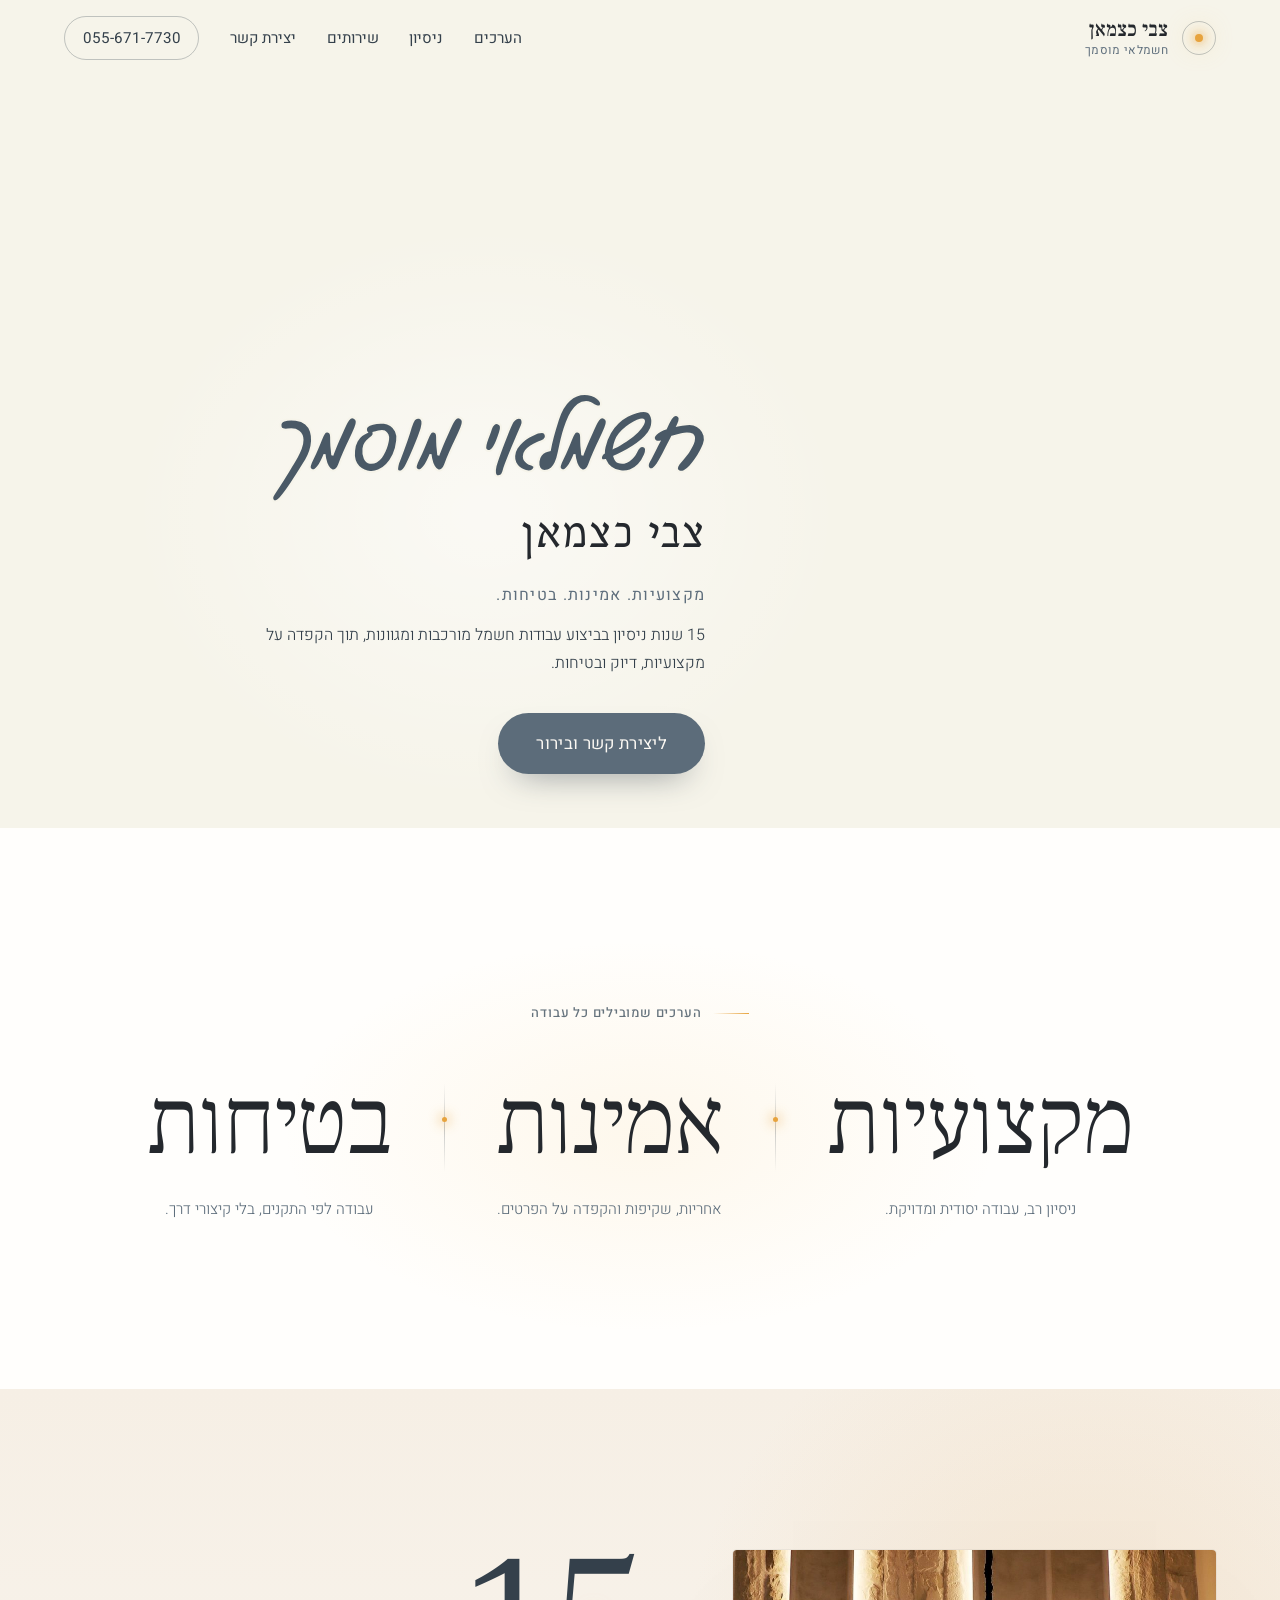
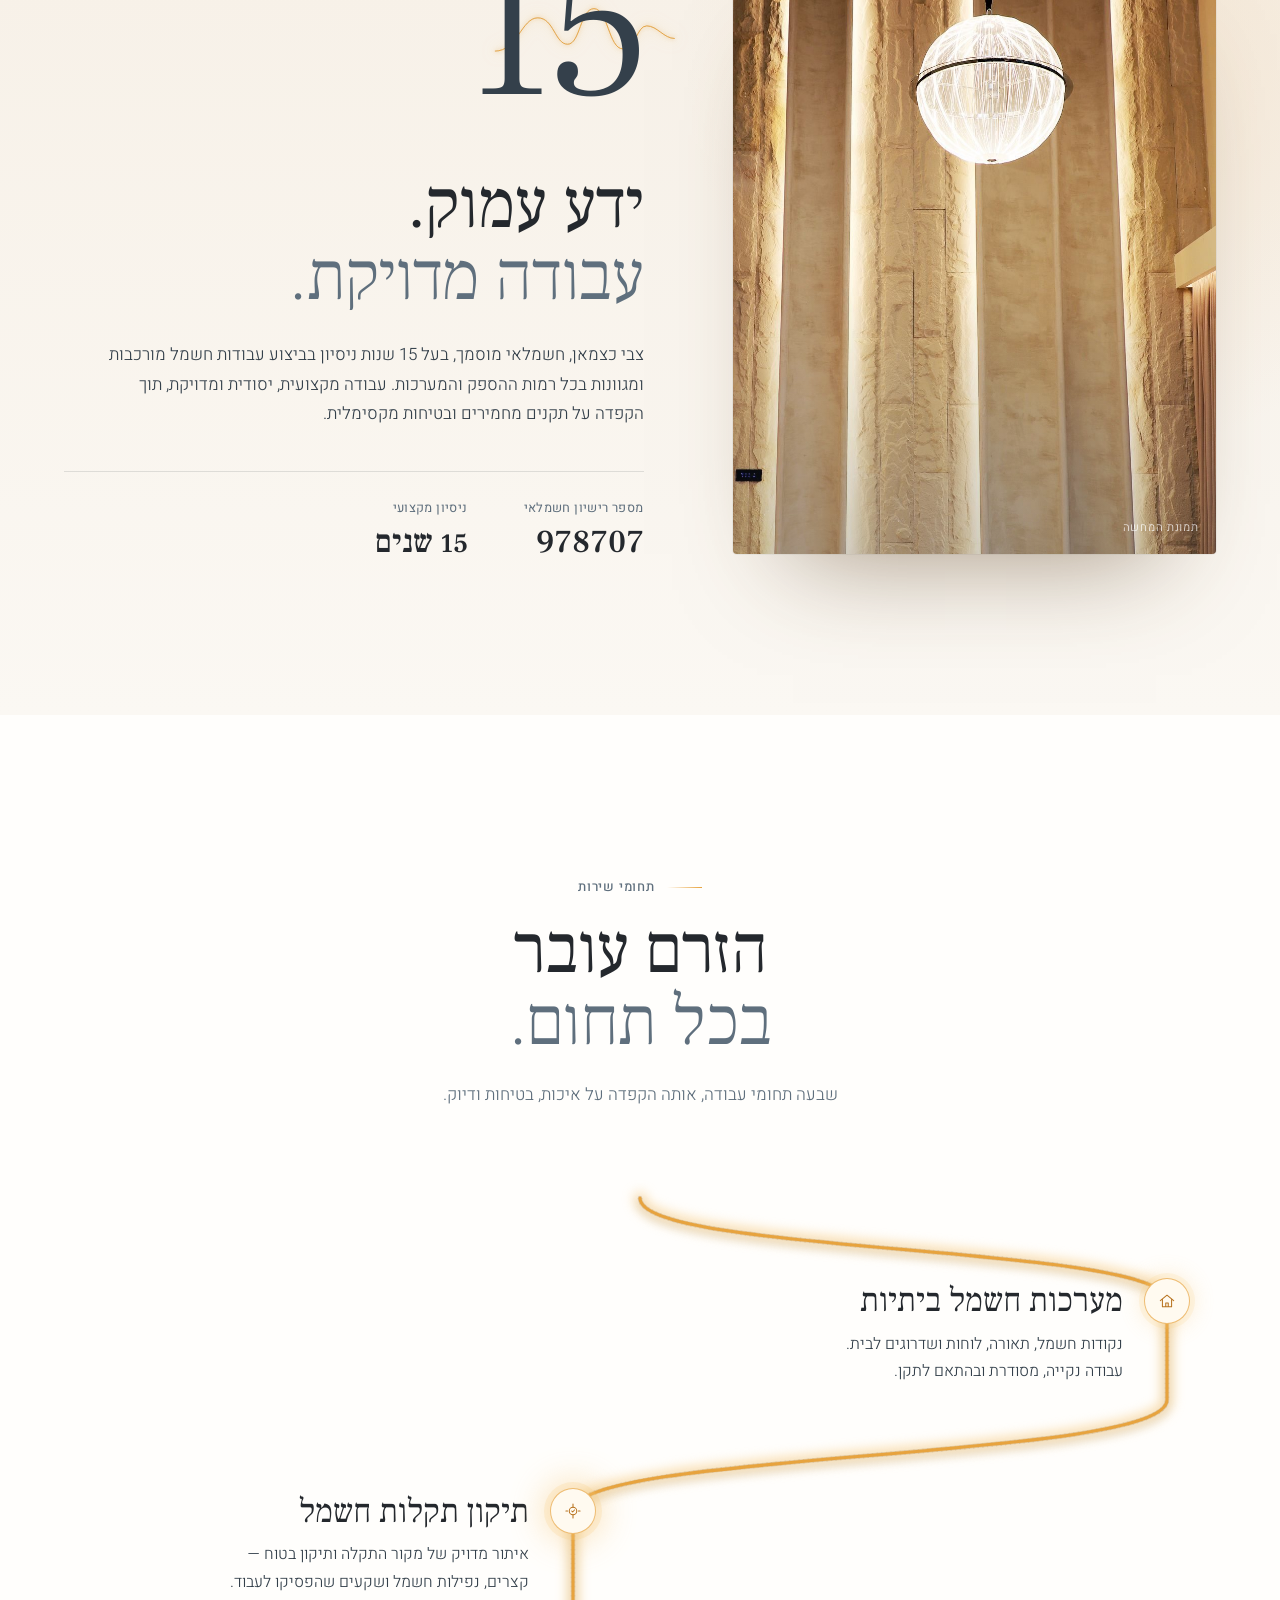
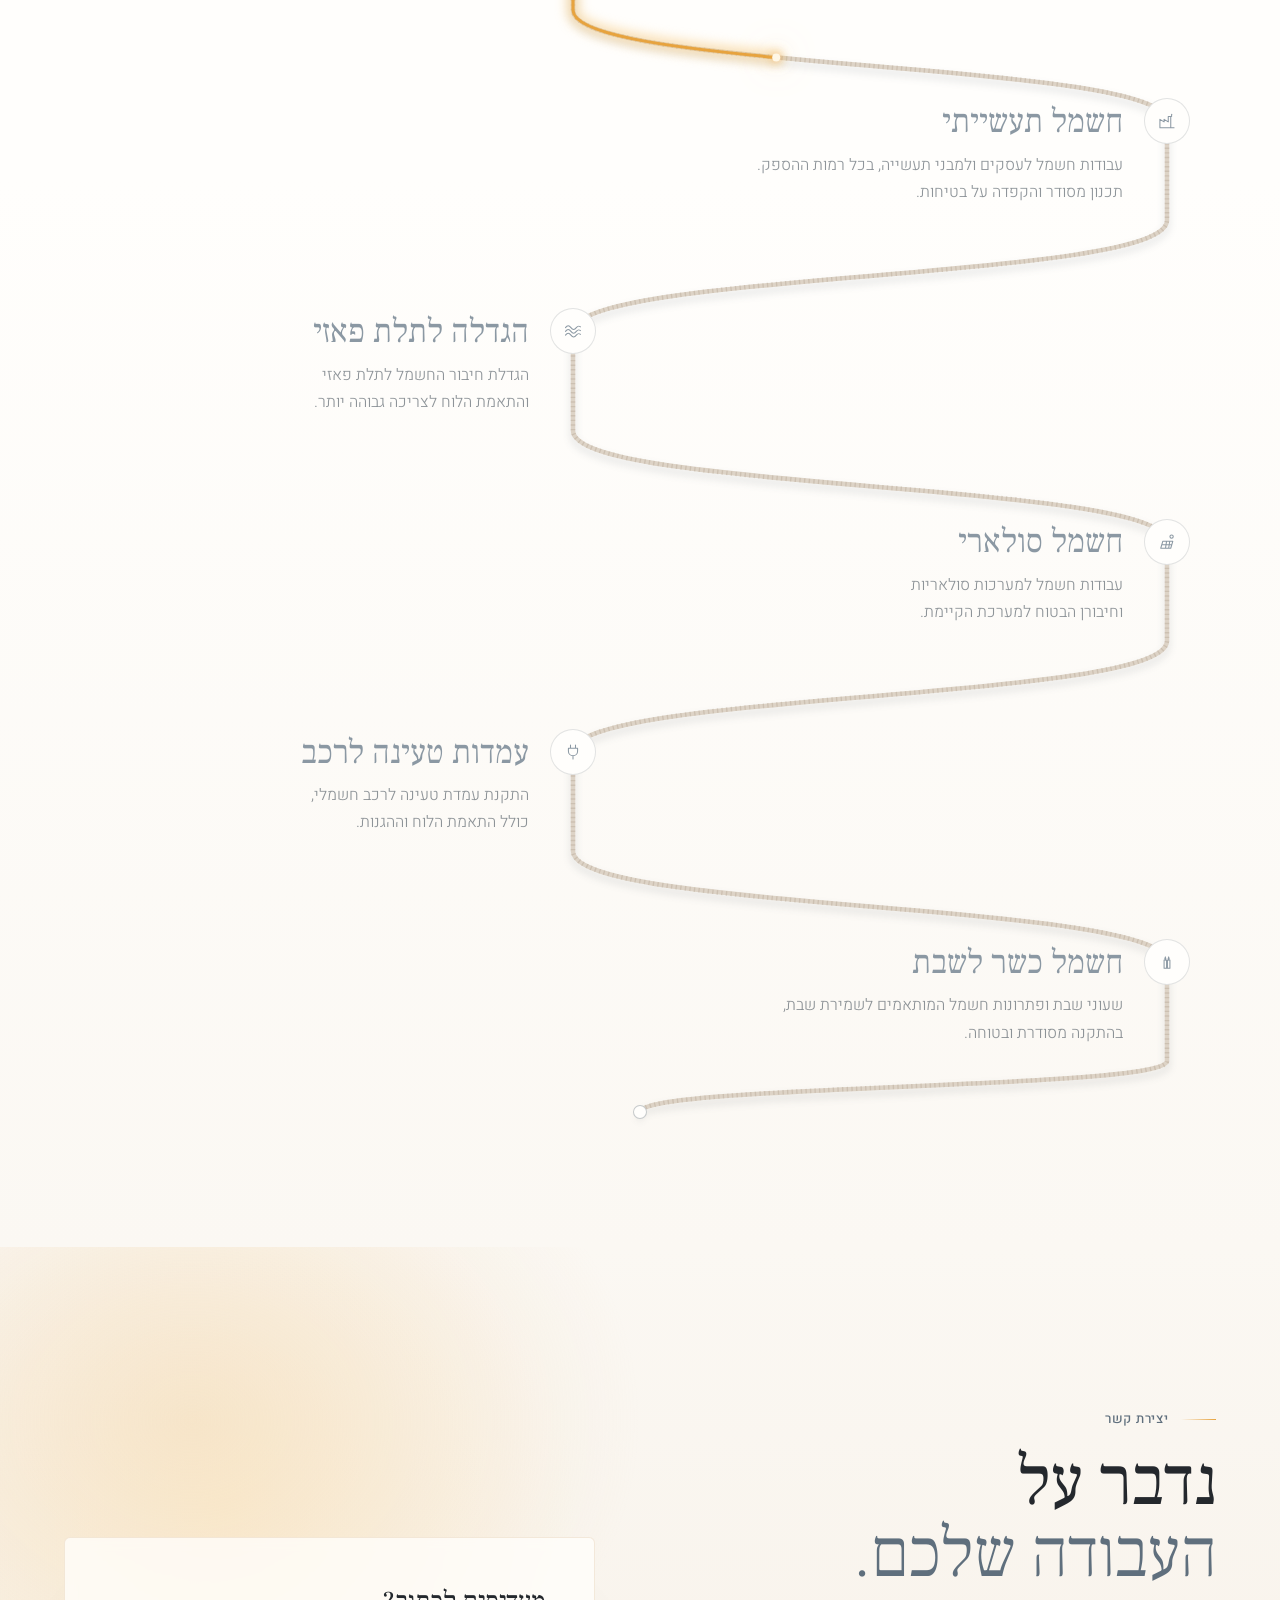
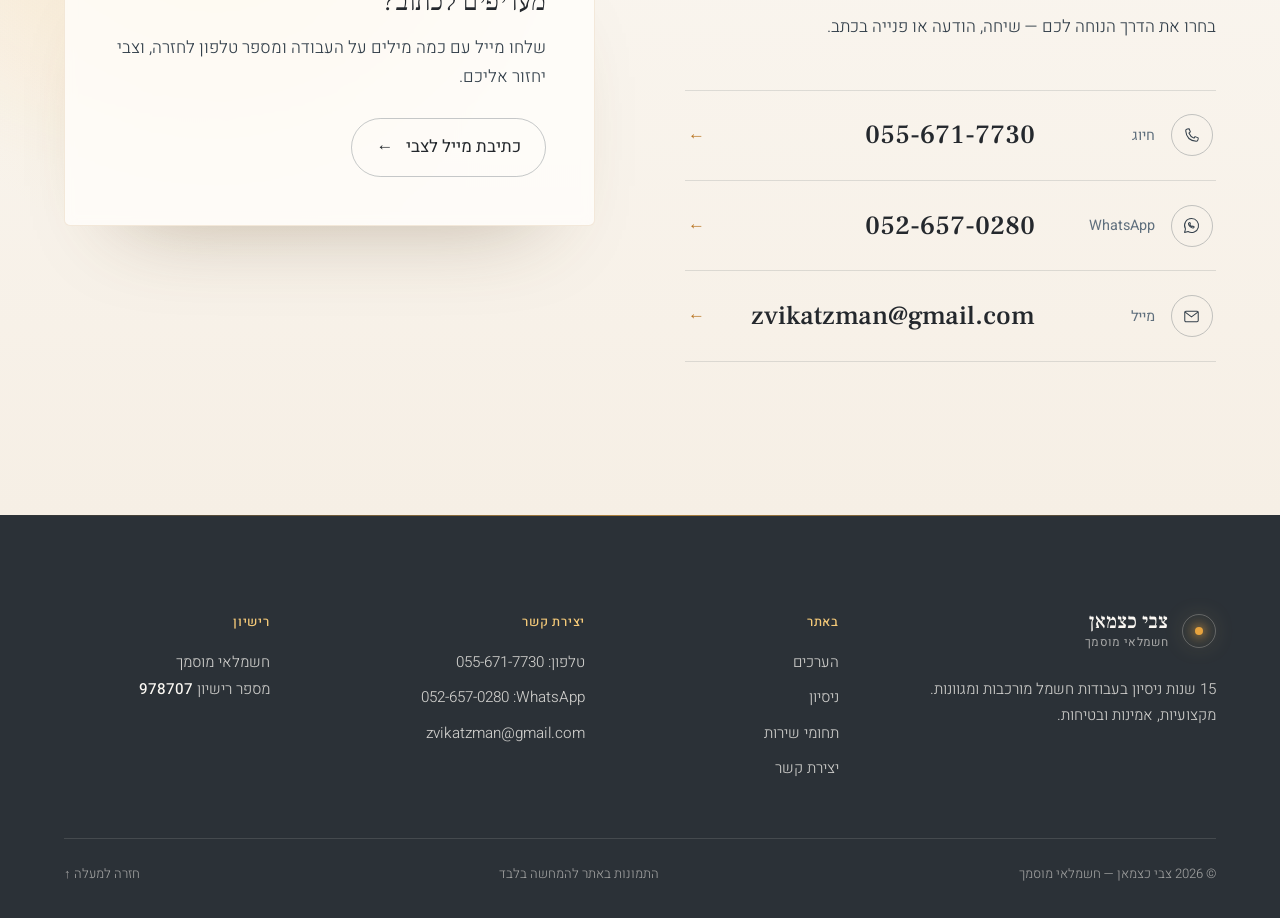
==== commit 78c46619: "Hero: rebuild per client sketch - Background NWC030 (#F6F4EA, sampled from the sketch) - Asymmetric " ====
--- a/index.html
+++ b/index.html
@@ -3,7 +3,7 @@
 <head>
   <meta charset="utf-8">
   <meta name="viewport" content="width=device-width, initial-scale=1">
-  <meta name="theme-color" content="#fbf8f3">
+  <meta name="theme-color" content="#f6f4ea">
   <!-- Preview build for client review. Remove the robots line when the site goes live. -->
   <meta name="robots" content="noindex, nofollow">
   <meta name="description" content="צבי כצמאן, חשמלאי מוסמך. 15 שנות ניסיון בעבודות חשמל מורכבות ומגוונות, במקצועיות, באמינות ובבטיחות. רישיון 978707.">
@@ -14,7 +14,7 @@
   <link rel="icon" href="data:image/svg+xml,%3Csvg xmlns='http://www.w3.org/2000/svg' viewBox='0 0 32 32'%3E%3Crect width='32' height='32' rx='8' fill='%23fbf8f3'/%3E%3Cpath d='M18.6 4 9 18h7l-1.6 10L24 13h-7.2L18.6 4Z' fill='%23d9932f'/%3E%3C/svg%3E">
   <link rel="preconnect" href="https://fonts.googleapis.com">
   <link rel="preconnect" href="https://fonts.gstatic.com" crossorigin>
-  <link href="https://fonts.googleapis.com/css2?family=Frank+Ruhl+Libre:wght@300;400;500;700&family=Heebo:wght@300;400;500;600&display=swap" rel="stylesheet">
+  <link href="https://fonts.googleapis.com/css2?family=Bellefair&family=Frank+Ruhl+Libre:wght@300;400;500;700&family=Gveret+Levin&family=Heebo:wght@300;400;500;600&display=swap" rel="stylesheet">
   <link rel="stylesheet" href="styles.css">
   <script>document.documentElement.classList.add("js");</script>
   <script src="script.js" defer></script>
@@ -44,40 +44,28 @@
   <main id="main">
     <!-- ============ HERO ============ -->
     <section class="hero" aria-labelledby="hero-title">
-      <div class="hero-light" aria-hidden="true"></div>
       <div class="hero-inner">
         <!--
-          Illustration slot (right side in RTL).
-          Place the final fine pencil illustration of the electrician here, e.g.:
-          <img class="hero-figure-art" src="assets/images/hero-electrician-sketch.png" alt="איור עיפרון של חשמלאי מחייך עם כובע עבודה וידיים משולבות">
-          and remove the .hero-figure-placeholder element.
+          Electrician illustration (right side, per the client's sketch).
+          Pending: a fine grey pencil drawing on a transparent background
+          (PNG/WebP, about 1200x1500 px or larger, head and crossed arms, licensed for web use).
+          Add it inside the figure below, for example:
+          <img class="hero-figure-art" src="assets/images/hero-electrician.webp" width="1200" height="1500"
+               alt="איור עיפרון של חשמלאי מחייך עם כובע עבודה וידיים משולבות">
+          The figure sits on the section edge so the crossed arms extend into the next section.
         -->
-        <figure class="hero-figure" aria-hidden="true">
-          <div class="hero-figure-frame">
-            <span class="hero-figure-glow"></span>
-            <span class="hero-figure-guides"></span>
-            <span class="hero-figure-placeholder">איור בהכנה</span>
-          </div>
-        </figure>
+        <figure class="hero-figure" aria-hidden="true"></figure>
 
         <div class="hero-copy">
-          <p class="hero-eyebrow"><span class="eyebrow-line" aria-hidden="true"></span>רישיון חשמלאי 978707</p>
           <h1 id="hero-title">
             <span class="hero-title">חשמלאי מוסמך</span>
             <span class="hero-name">צבי כצמאן</span>
           </h1>
-          <p class="hero-intro">15 שנות ניסיון בעבודות חשמל מורכבות ומגוונות — מקצועיות, דיוק ובטיחות בכל חיבור.</p>
-          <div class="hero-actions">
-            <a class="button-primary" href="#contact">
-              <span class="button-label">ליצירת קשר ובירור</span>
-              <span class="button-glint" aria-hidden="true"></span>
-              <span class="button-arrow" aria-hidden="true">←</span>
-            </a>
-            <a class="hero-phone" href="tel:0556717730"><span>או בחיוג ישיר</span> <b dir="ltr">055-671-7730</b></a>
-          </div>
-        </div>
-      </div>
-      <a class="scroll-cue" href="#values" aria-label="המשך לגלילה"><i aria-hidden="true"></i></a>
+          <p class="hero-values">מקצועיות. אמינות. בטיחות.</p>
+          <p class="hero-intro">15 שנות ניסיון בביצוע עבודות חשמל מורכבות ומגוונות, תוך הקפדה על מקצועיות, דיוק ובטיחות.</p>
+          <a class="button-smoke" href="#contact">ליצירת קשר ובירור</a>
+        </div>
+      </div>
     </section>
 
     <!-- ============ VALUES ============ -->
--- a/styles.css
+++ b/styles.css
@@ -319,36 +319,28 @@
 .menu-toggle[aria-expanded="true"] span:first-child { top: 21.5px; transform: rotate(45deg); }
 .menu-toggle[aria-expanded="true"] span:last-child { top: 21.5px; transform: rotate(-45deg); }
 
-/* ---------- Hero ---------- */
+/* ---------- Hero — composition follows the client's sketch ----------
+   Figure on the right, text starting near the centre and running left,
+   its top at about the figure's face height. The figure sits on the
+   section edge: its crossed arms extend into the values section. */
 
 .hero {
-  position: relative;
-  min-height: 100vh;
-  min-height: 100svh;
+  --hero-bg: #f6f4ea; /* NWC030, sampled from the sketch */
+  position: relative;
+  z-index: 2; /* above .values so the arms can overlap the edge */
   display: flex;
-  align-items: center;
-  padding: calc(var(--header-h) + 2rem) var(--page-pad) 5rem;
-  background:
-    radial-gradient(60% 70% at 78% 40%, rgba(239, 214, 182, .55), rgba(239, 214, 182, 0) 70%),
-    radial-gradient(50% 60% at 10% 90%, rgba(214, 222, 228, .45), rgba(214, 222, 228, 0) 70%),
-    linear-gradient(180deg, #fcf9f4 0%, var(--paper) 60%, #f8f2ea 100%);
-  overflow: hidden;
-}
-.hero-light {
-  position: absolute;
-  inset: -20% -10% auto auto;
-  width: 70vw;
-  height: 70vw;
-  max-width: 900px;
-  max-height: 900px;
-  background: radial-gradient(closest-side, rgba(255, 226, 170, .38), rgba(255, 226, 170, 0));
-  filter: blur(10px);
-  animation: light-drift 16s ease-in-out infinite alternate;
+  min-height: 640px;
+  min-height: clamp(640px, 92svh, 900px);
+  padding: var(--header-h) var(--page-pad) 0;
+  background: var(--hero-bg);
+}
+.hero::before {
+  /* barely-there lift of light behind the text, no visible gradient */
+  content: "";
+  position: absolute;
+  inset: 0;
+  background: radial-gradient(40% 50% at 38% 62%, rgba(255, 255, 255, .5), rgba(255, 255, 255, 0) 70%);
   pointer-events: none;
-}
-@keyframes light-drift {
-  from { transform: translate3d(0, 0, 0) scale(1); opacity: .85; }
-  to { transform: translate3d(-4%, 6%, 0) scale(1.06); opacity: 1; }
 }
 
 .hero-inner {
@@ -357,110 +349,46 @@
   max-width: var(--max);
   margin: 0 auto;
   display: grid;
-  grid-template-columns: minmax(0, 0.95fr) minmax(0, 1.05fr);
-  align-items: center;
-  gap: clamp(2rem, 6vw, 6rem);
-}
-
-/* Illustration slot — reserved for the final pencil artwork */
+  grid-template-columns: minmax(0, 41fr) minmax(0, 59fr);
+}
+
 .hero-figure {
   position: relative;
+  align-self: end;
   justify-self: center;
-  width: min(100%, 470px);
-}
-.hero-figure-frame {
-  position: relative;
+  width: min(100%, 560px);
   aspect-ratio: 4 / 5;
-  border-radius: 999px 999px 28px 28px;
-  background:
-    radial-gradient(70% 55% at 50% 22%, rgba(255, 236, 200, .9), rgba(255, 236, 200, 0) 70%),
-    linear-gradient(180deg, #fbf3e6 0%, #f3e6d4 100%);
-  box-shadow:
-    0 0 0 1px rgba(201, 150, 94, .18) inset,
-    0 50px 90px -50px rgba(120, 86, 46, .45),
-    0 30px 60px -40px rgba(52, 64, 75, .25);
-  overflow: hidden;
-  animation: frame-in 1.8s var(--ease-cine) both .2s;
+  margin: 0;
+  transform: translateY(12%);
+  pointer-events: none;
+  animation: figure-in 2s var(--ease-cine) both .15s;
 }
 .hero-figure-art {
-  position: absolute;
-  inset: 0;
   width: 100%;
   height: 100%;
   object-fit: contain;
   object-position: center bottom;
 }
-.hero-figure-glow {
-  position: absolute;
-  top: 12%;
-  left: 50%;
-  width: 46%;
-  aspect-ratio: 1;
-  transform: translateX(-50%);
-  border-radius: 50%;
-  background: radial-gradient(closest-side, rgba(255, 246, 225, 1), rgba(250, 205, 128, .55) 45%, rgba(250, 205, 128, 0));
-  filter: blur(4px);
-  animation: glow-breathe 7s ease-in-out infinite;
-}
-.hero-figure-guides::before,
-.hero-figure-guides::after {
-  content: "";
-  position: absolute;
-  inset: 7%;
-  border-radius: 999px 999px 18px 18px;
-  border: 1px solid rgba(52, 64, 75, .1);
-}
-.hero-figure-guides::after {
-  inset: auto 18% 9%;
-  height: 1px;
-  border: 0;
-  border-radius: 0;
-  background: linear-gradient(to left, transparent, rgba(52, 64, 75, .22), transparent);
-}
-.hero-figure-placeholder {
-  position: absolute;
-  inset-inline: 0;
-  bottom: 5%;
-  text-align: center;
-  font-size: .72rem;
-  letter-spacing: .08em;
-  color: rgba(52, 64, 75, .42);
-}
-@keyframes glow-breathe {
-  0%, 100% { opacity: .82; transform: translateX(-50%) scale(1); }
-  50% { opacity: 1; transform: translateX(-50%) scale(1.06); }
-}
-@keyframes frame-in {
-  from { opacity: 0; transform: translateY(24px) scale(.985); filter: blur(6px); }
+@keyframes figure-in {
+  from { opacity: 0; }
+  to { opacity: 1; }
+}
+
+.hero-copy {
+  align-self: end;
+  justify-self: start;
+  max-width: 34rem;
+  padding-inline-start: clamp(.5rem, 3vw, 3rem);
+  padding-bottom: clamp(2.5rem, 6vh, 4.5rem);
+}
+.hero-copy > * { animation: rise-in 1.6s var(--ease-cine) both; }
+.hero-copy > :nth-child(1) { animation-delay: .3s; }
+.hero-copy > :nth-child(2) { animation-delay: .55s; }
+.hero-copy > :nth-child(3) { animation-delay: .7s; }
+.hero-copy > :nth-child(4) { animation-delay: .9s; }
+@keyframes rise-in {
+  from { opacity: 0; transform: translateY(18px); filter: blur(4px); }
   to { opacity: 1; transform: none; filter: none; }
-}
-
-.hero-copy { max-width: 36rem; }
-.hero-copy > * { animation: rise-in 1.4s var(--ease-cine) both; }
-.hero-copy > :nth-child(1) { animation-delay: .35s; }
-.hero-copy > :nth-child(2) { animation-delay: .5s; }
-.hero-copy > :nth-child(3) { animation-delay: .75s; }
-.hero-copy > :nth-child(4) { animation-delay: .95s; }
-@keyframes rise-in {
-  from { opacity: 0; transform: translateY(22px); filter: blur(5px); }
-  to { opacity: 1; transform: none; filter: none; }
-}
-
-.hero-eyebrow {
-  display: inline-flex;
-  align-items: center;
-  gap: .8rem;
-  margin-bottom: 1.8rem;
-  font-size: .85rem;
-  font-weight: 400;
-  letter-spacing: .05em;
-  color: var(--smoke);
-  font-variant-numeric: tabular-nums;
-}
-.eyebrow-line {
-  width: 2.6rem;
-  height: 1px;
-  background: linear-gradient(to left, var(--amber), rgba(231, 163, 62, 0));
 }
 
 .hero h1 {
@@ -469,82 +397,74 @@
   font-weight: inherit;
 }
 .hero-title {
-  font-family: var(--font-display);
-  font-size: clamp(3.2rem, 8vw, 6.6rem);
-  font-weight: 400;
-  line-height: .98;
-  letter-spacing: -0.015em;
+  font-family: "Gveret Levin", var(--font-display);
+  font-weight: 400;
+  font-size: clamp(3.4rem, 6.6vw, 6.2rem);
+  line-height: 1.05;
+  color: #4a5966;
+  /* the font has a single, fairly bold weight: a hairline in the
+     background colour thins the strokes into a finer pen line */
+  -webkit-text-stroke: .025em var(--hero-bg);
+  paint-order: normal;
+}
+.hero-name {
+  margin-top: .3em;
+  font-family: "Bellefair", var(--font-display);
+  font-weight: 400;
+  font-size: clamp(2.3rem, 4.3vw, 3.9rem);
+  line-height: 1.05;
+  letter-spacing: .01em;
   color: var(--ink);
 }
-.hero-name {
+.hero-values {
+  margin-top: 1.3rem;
+  font-size: 1rem;
+  font-weight: 400;
+  letter-spacing: .08em;
+  color: var(--smoke);
+}
+.hero-intro {
+  margin-top: .8rem;
+  max-width: 29rem;
+  font-size: clamp(1rem, 1.25vw, 1.12rem);
+  color: var(--smoke-deep);
+}
+
+.button-smoke {
   position: relative;
   display: inline-flex;
   align-items: center;
-  gap: 1rem;
-  margin-top: 1.1rem;
-  font-family: var(--font-display);
-  font-size: clamp(1.6rem, 3.2vw, 2.4rem);
-  font-weight: 300;
-  color: var(--smoke-deep);
-}
-.hero-name::after {
+  margin-top: 2.2rem;
+  padding: 1rem 2.4rem;
+  border-radius: 999px;
+  background: #5c6c7a;
+  color: #fbf8f3;
+  font-weight: 400;
+  font-size: 1.05rem;
+  letter-spacing: .02em;
+  overflow: hidden;
+  isolation: isolate;
+  box-shadow: 0 16px 34px -18px rgba(52, 64, 75, .6);
+  transition: background-color .7s var(--ease-soft), box-shadow .7s var(--ease-soft), transform .7s var(--ease-cine);
+}
+.button-smoke::before {
+  /* soft warm light that rises on hover */
   content: "";
-  flex: 0 0 auto;
-  width: clamp(3rem, 8vw, 6rem);
-  height: 1px;
-  background: linear-gradient(to left, var(--amber), rgba(231, 163, 62, 0));
-}
-
-.hero-intro {
-  margin-top: 1.8rem;
-  max-width: 30rem;
-  font-size: clamp(1.05rem, 1.5vw, 1.22rem);
-  color: var(--smoke-deep);
-}
-
-.hero-actions {
-  display: flex;
-  flex-wrap: wrap;
-  align-items: center;
-  gap: 1.2rem 2rem;
-  margin-top: 2.6rem;
-}
-.hero-phone {
-  display: inline-flex;
-  flex-direction: column;
-  font-size: .82rem;
-  color: var(--smoke);
-  line-height: 1.4;
-}
-.hero-phone b {
-  font-family: var(--font-display);
-  font-size: 1.25rem;
-  font-weight: 500;
-  color: var(--ink);
-  transition: color .3s;
-}
-.hero-phone:hover b { color: var(--amber-deep); }
-
-.scroll-cue {
-  position: absolute;
-  bottom: 2rem;
-  left: 50%;
-  width: 1px;
-  height: 56px;
-  transform: translateX(-50%);
-  background: var(--hairline);
-  overflow: hidden;
-}
-.scroll-cue i {
   position: absolute;
   inset: 0;
-  background: linear-gradient(to bottom, transparent, var(--amber), transparent);
-  animation: cue 2.8s var(--ease-soft) infinite;
-}
-@keyframes cue {
-  from { transform: translateY(-100%); }
-  to { transform: translateY(100%); }
-}
+  z-index: -1;
+  background: radial-gradient(90% 130% at 50% 0%, rgba(255, 236, 200, .28), rgba(255, 236, 200, 0) 65%);
+  opacity: 0;
+  transition: opacity .8s var(--ease-soft);
+}
+.button-smoke:hover,
+.button-smoke:focus-visible {
+  background: #66788a;
+  transform: translateY(-1px);
+  box-shadow: 0 20px 40px -18px rgba(52, 64, 75, .6), 0 0 0 5px rgba(92, 108, 122, .1);
+}
+.button-smoke:hover::before,
+.button-smoke:focus-visible::before { opacity: 1; }
 
 /* ---------- Reveal (only when JS is active) ---------- */
 
@@ -1212,14 +1132,15 @@
 /* ---------- Responsive ---------- */
 
 @media (max-width: 960px) {
-  .hero-inner { grid-template-columns: 1fr; gap: 2.5rem; }
-  .hero-figure { width: min(78%, 360px); order: 0; }
-  .hero-copy { order: 1; max-width: none; text-align: center; margin: 0 auto; }
-  .hero-eyebrow, .hero-actions { justify-content: center; }
-  .hero h1 { align-items: center; }
-  .hero-name::after { display: none; }
-  .hero-intro { margin-inline: auto; }
-  .hero-phone { align-items: center; }
+  /* Stacked: text first, figure below on the right so its arms still
+     cross into the next section. */
+  .hero { min-height: 0; padding-top: calc(var(--header-h) + 2.5rem); }
+  .hero-inner { grid-template-columns: 1fr; }
+  .hero-copy { order: 0; justify-self: start; padding: 0 0 2rem; }
+  .hero-figure { order: 1; justify-self: start; width: min(78%, 380px); }
+  /* Until the illustration file is added, don't reserve an empty block. */
+  .hero-figure:empty { display: none; }
+  .hero-figure:empty + .hero-copy { padding-bottom: 4rem; }
 
   .experience-inner { grid-template-columns: 1fr; }
   .experience-figure { max-width: 520px; width: 100%; margin: 0 auto; }
@@ -1266,12 +1187,8 @@
 @media (max-width: 760px) {
   body { padding-bottom: 68px; }
 
-  .hero { padding-top: calc(var(--header-h) + .5rem); padding-bottom: 3.5rem; }
-  .hero-inner { gap: 1.8rem; }
-  .hero-figure { width: min(52%, 220px); }
-  .hero-eyebrow { margin-bottom: 1.1rem; }
-  .hero-actions { margin-top: 2rem; }
-  .scroll-cue { display: none; }
+  .hero { padding-top: calc(var(--header-h) + 1.8rem); }
+  .hero-values { letter-spacing: .05em; }
 
   .values-line { flex-direction: column; align-items: center; gap: 2.2rem; }
   .value-divider {
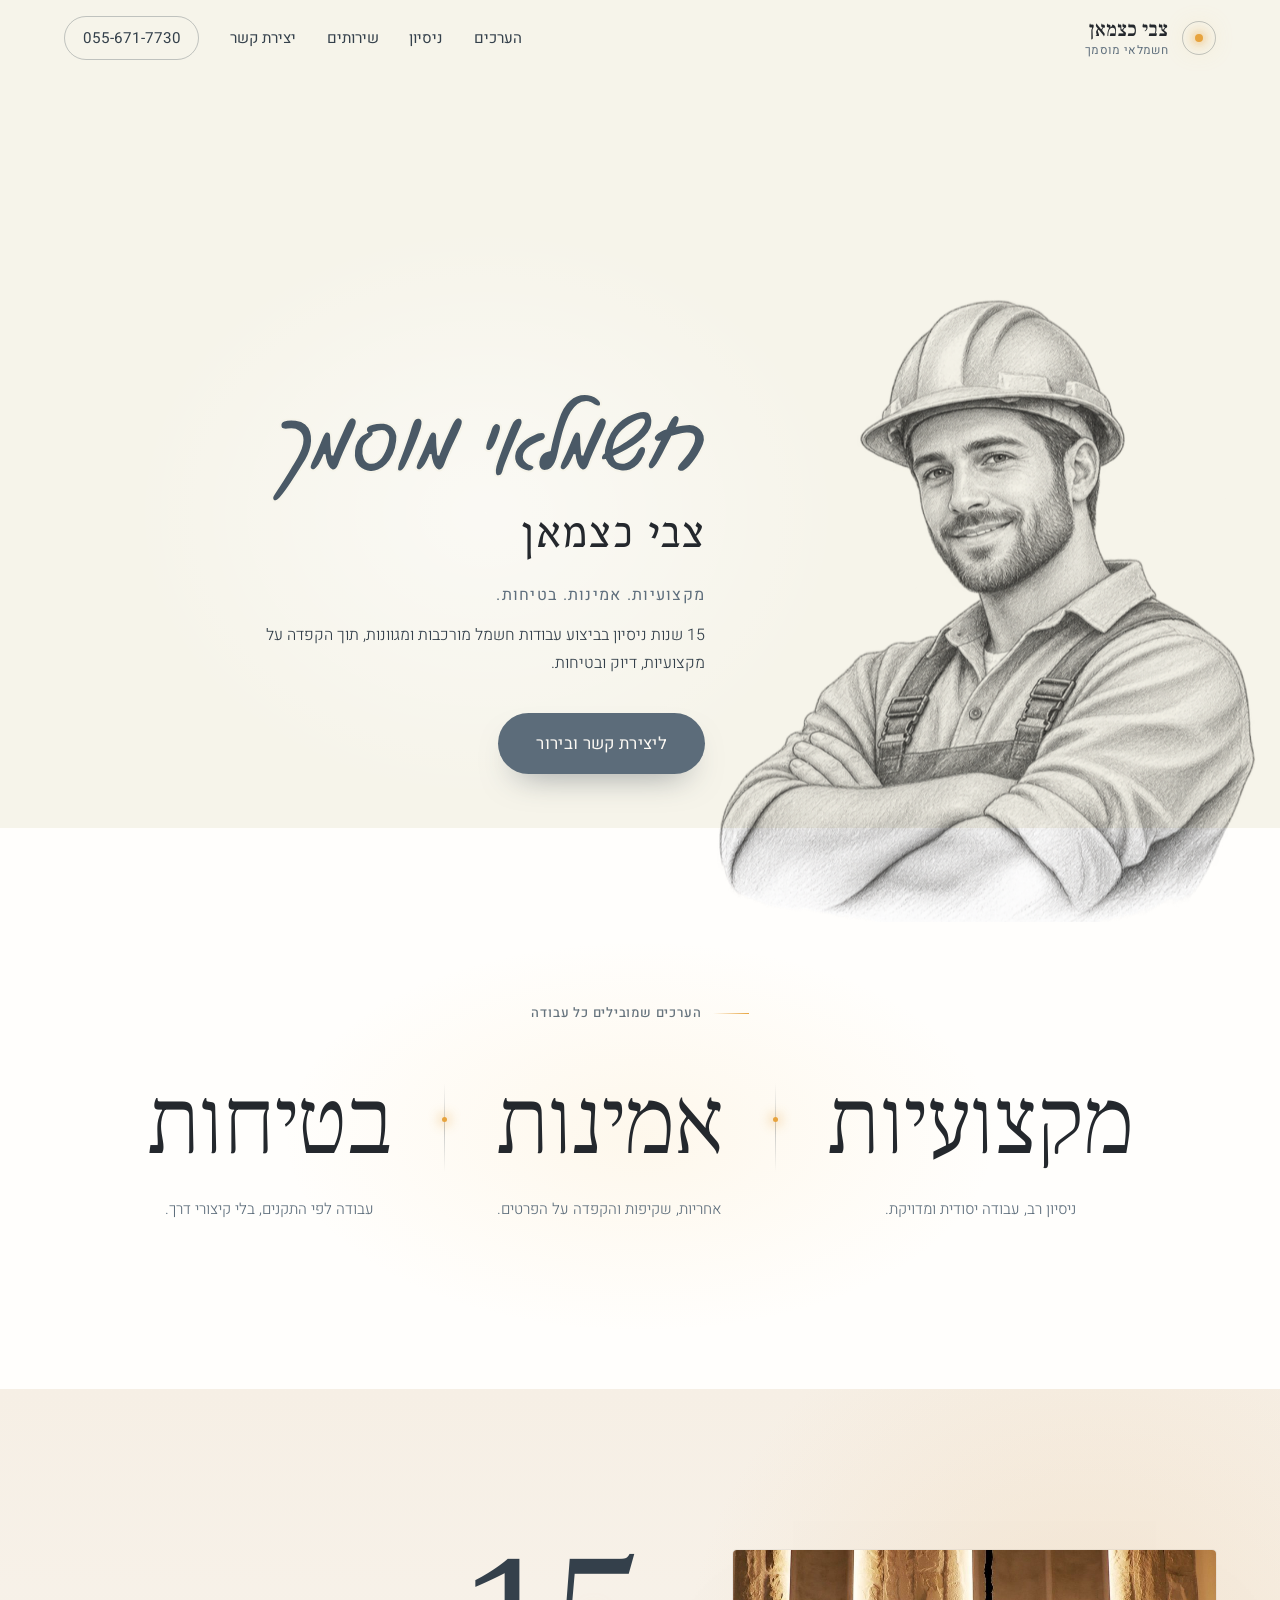
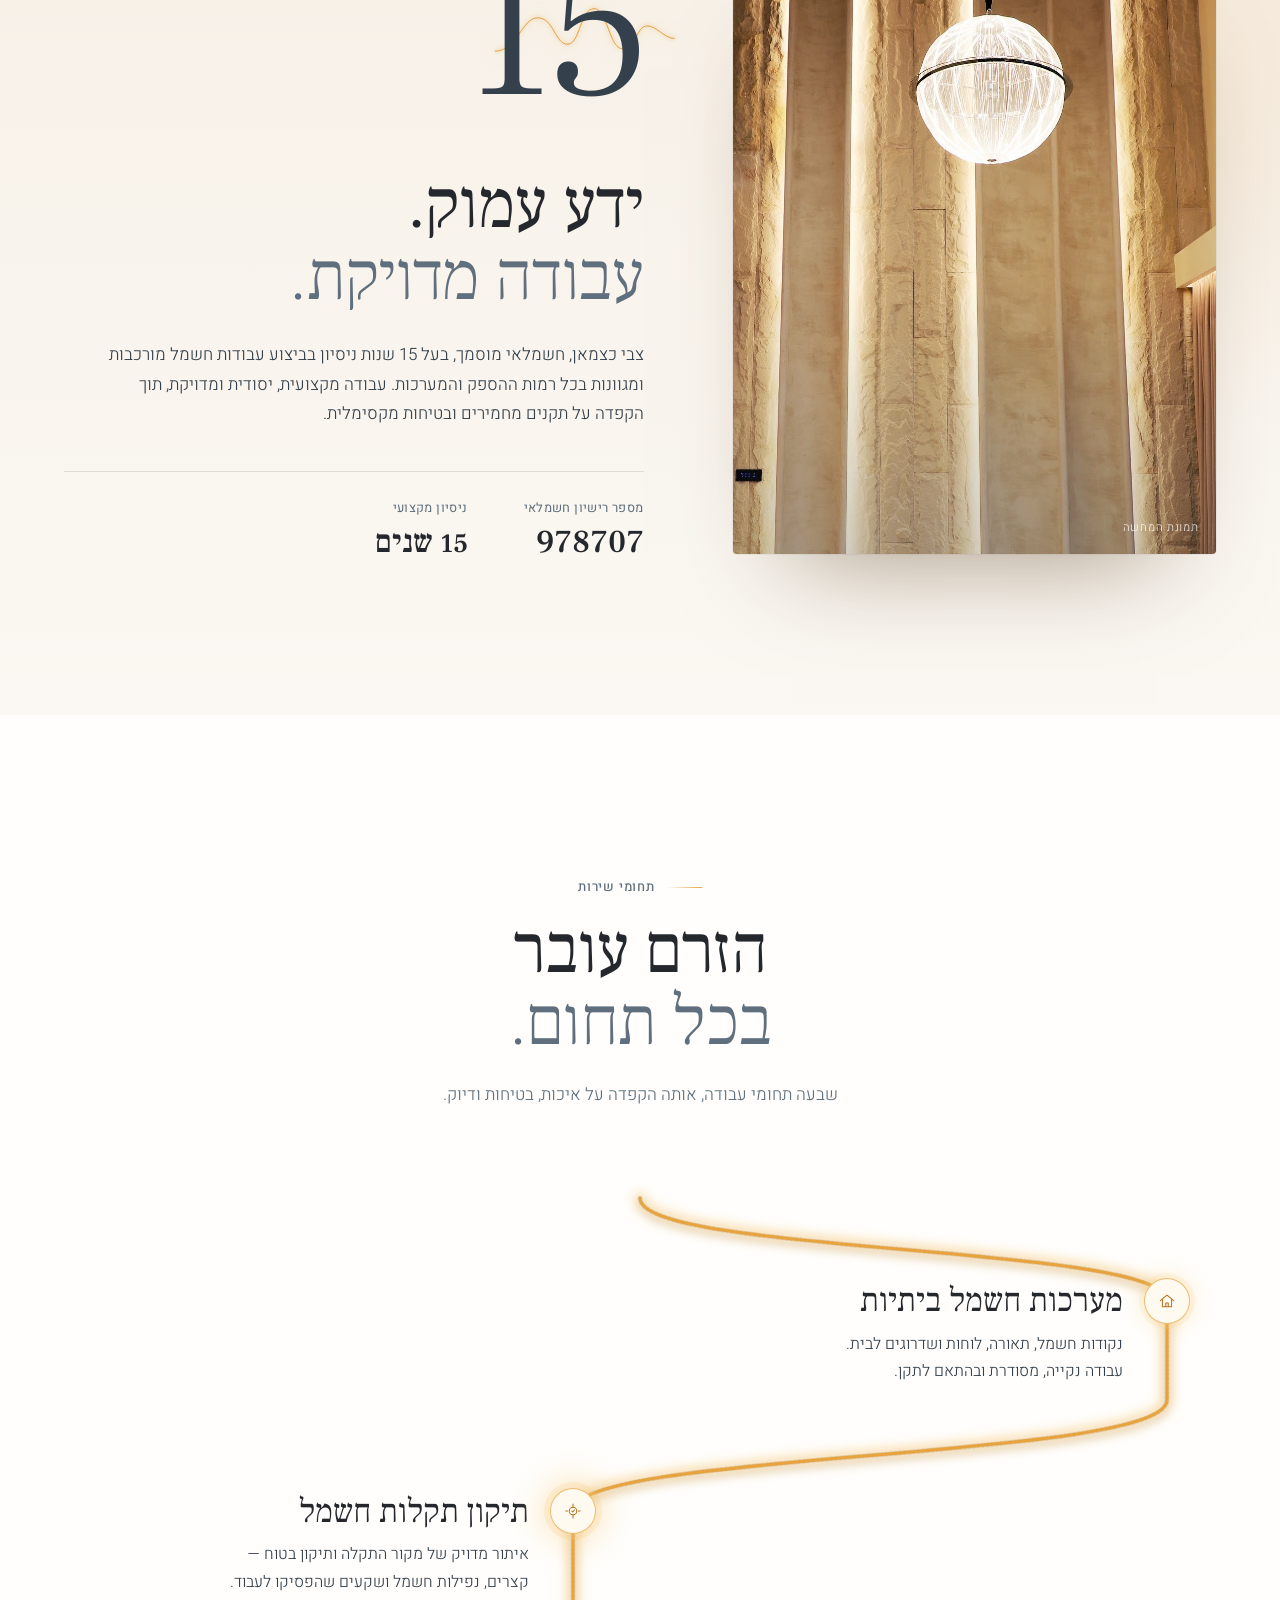
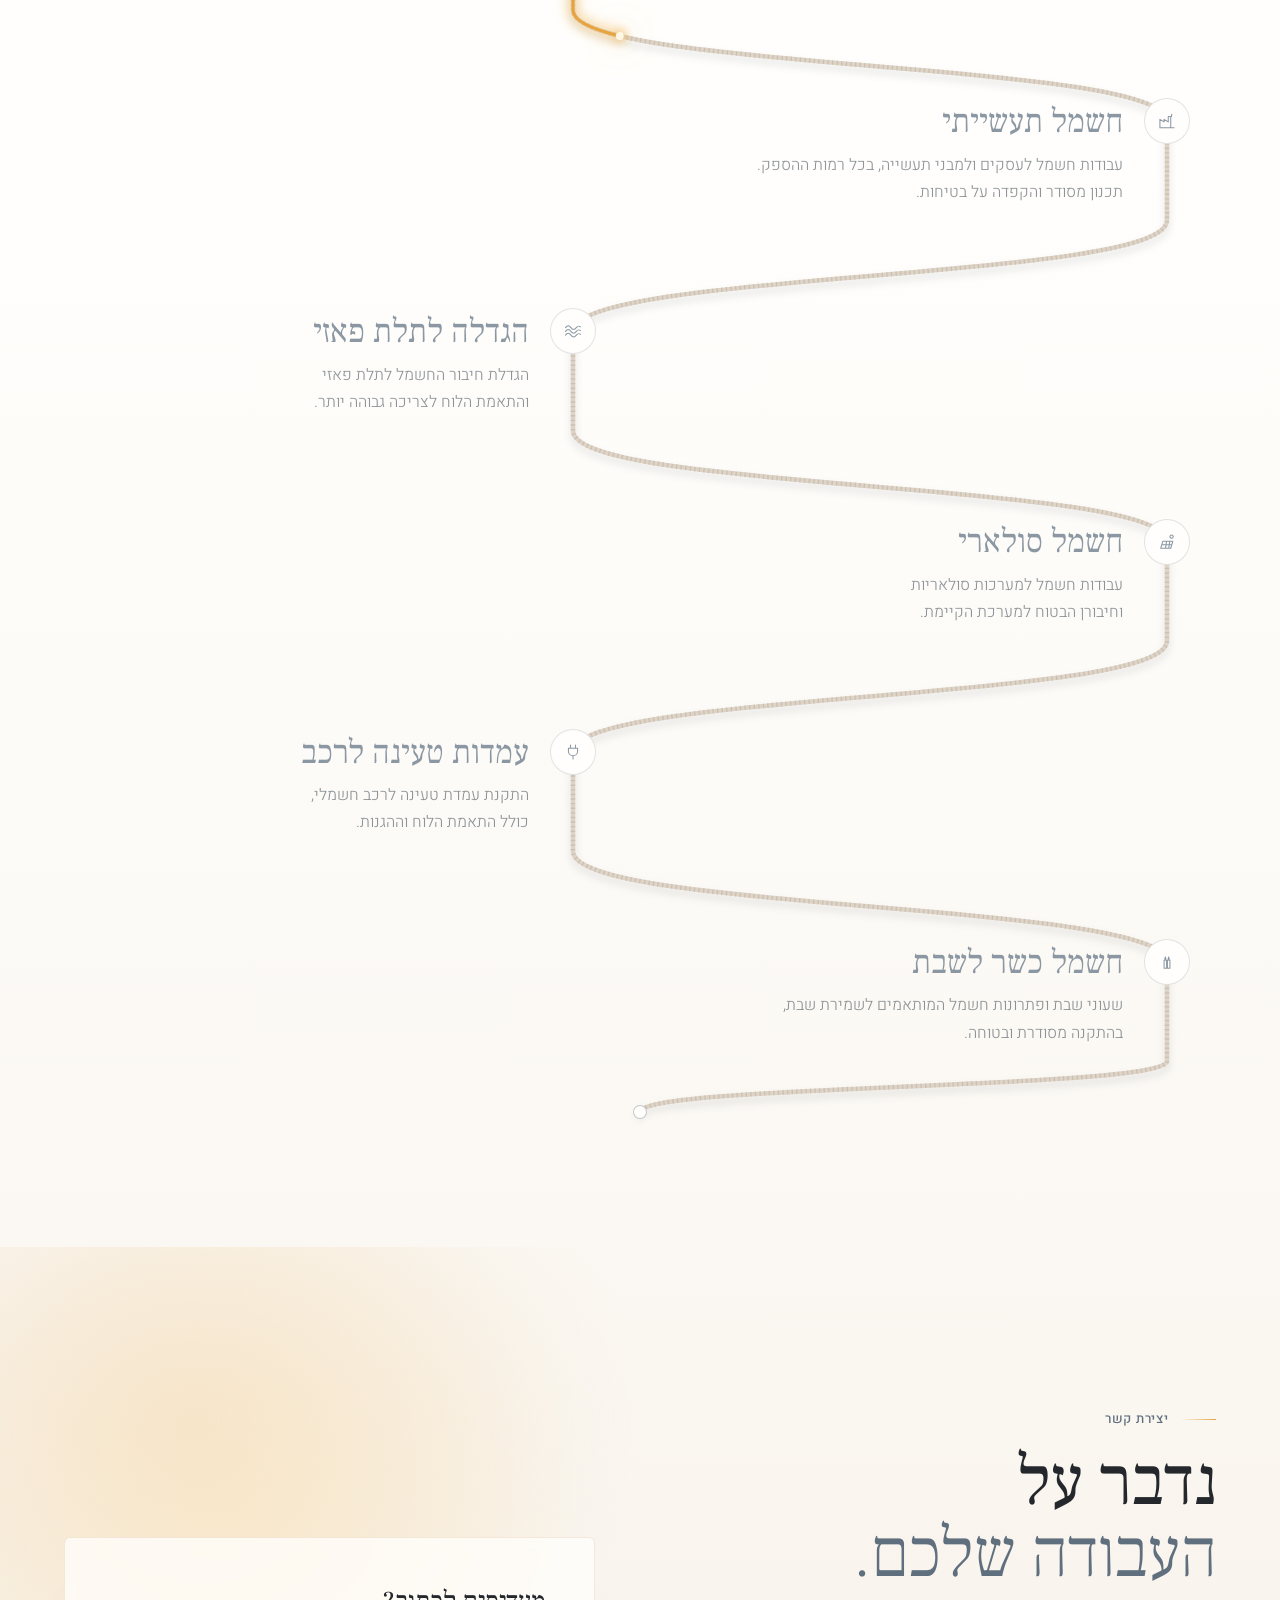
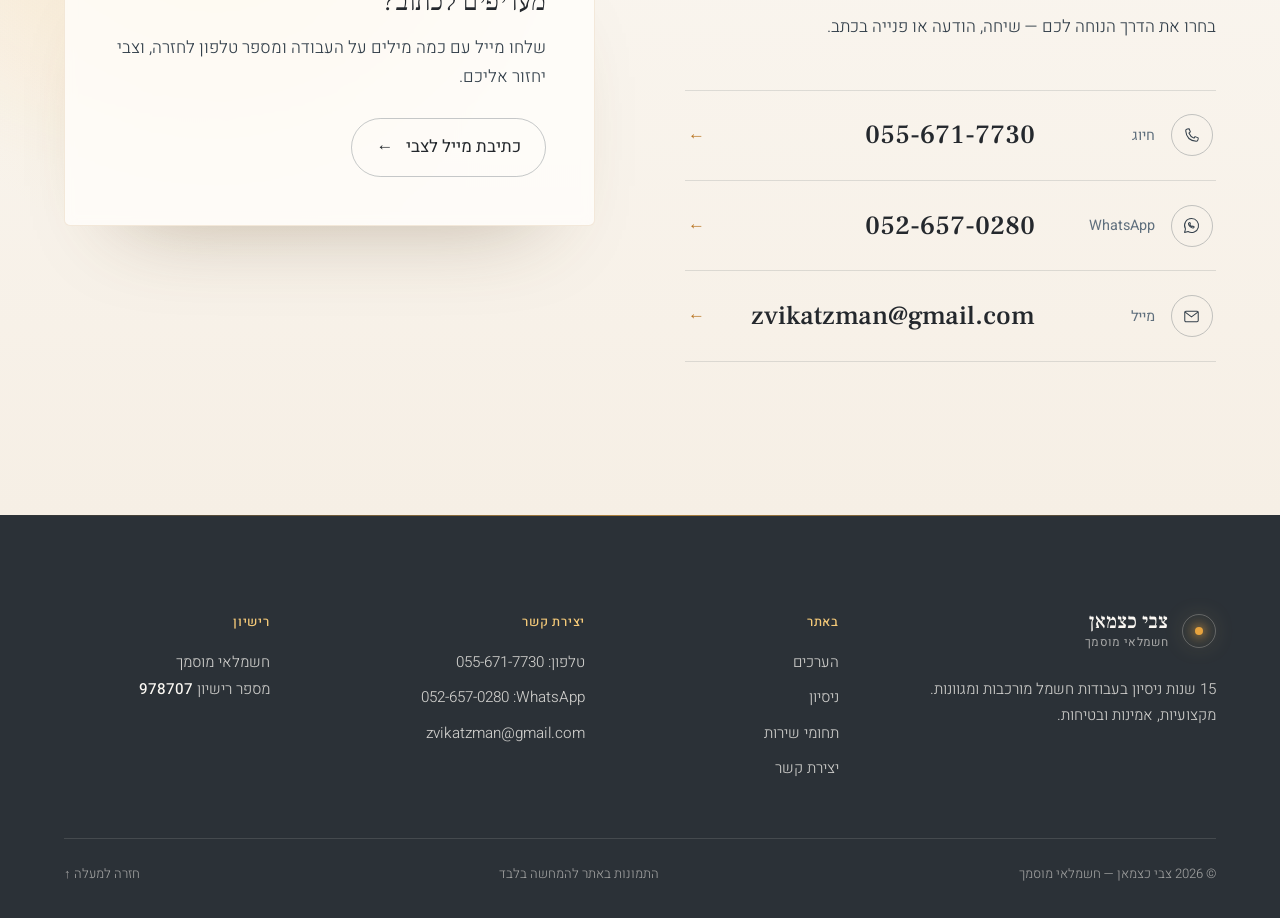
==== commit 0378e204: "Hero: add electrician pencil illustration - Add assets/images/electrician-portrait.png (supplied by " ====
--- a/index.html
+++ b/index.html
@@ -45,16 +45,11 @@
     <!-- ============ HERO ============ -->
     <section class="hero" aria-labelledby="hero-title">
       <div class="hero-inner">
-        <!--
-          Electrician illustration (right side, per the client's sketch).
-          Pending: a fine grey pencil drawing on a transparent background
-          (PNG/WebP, about 1200x1500 px or larger, head and crossed arms, licensed for web use).
-          Add it inside the figure below, for example:
-          <img class="hero-figure-art" src="assets/images/hero-electrician.webp" width="1200" height="1500"
-               alt="איור עיפרון של חשמלאי מחייך עם כובע עבודה וידיים משולבות">
-          The figure sits on the section edge so the crossed arms extend into the next section.
-        -->
-        <figure class="hero-figure" aria-hidden="true"></figure>
+        <!-- Electrician illustration (right side, per the client's sketch).
+             The figure sits on the section edge so the crossed arms extend into the next section. -->
+        <figure class="hero-figure">
+          <img class="hero-figure-art" src="assets/images/electrician-portrait.png" width="1448" height="1086" fetchpriority="high" decoding="async" alt="איור עיפרון של חשמלאי מחייך עם כובע עבודה וידיים משולבות">
+        </figure>
 
         <div class="hero-copy">
           <h1 id="hero-title">
--- a/styles.css
+++ b/styles.css
@@ -352,22 +352,25 @@
   grid-template-columns: minmax(0, 41fr) minmax(0, 59fr);
 }
 
+/* electrician-portrait.png is 1448x1086 with the drawing in its right
+   ~64% (transparent on the left). The figure is anchored to the right
+   edge and lowered by 15% so the section edge cuts through the crossed
+   arms, which continue into the values section. */
 .hero-figure {
-  position: relative;
-  align-self: end;
-  justify-self: center;
-  width: min(100%, 560px);
-  aspect-ratio: 4 / 5;
+  position: absolute;
+  bottom: 0;
+  inset-inline-start: -6%;
+  width: min(73%, 900px);
   margin: 0;
-  transform: translateY(12%);
+  transform: translateY(15%);
   pointer-events: none;
+  /* paper-white of the drawing takes on the NWC030 background */
+  mix-blend-mode: multiply;
   animation: figure-in 2s var(--ease-cine) both .15s;
 }
 .hero-figure-art {
   width: 100%;
-  height: 100%;
-  object-fit: contain;
-  object-position: center bottom;
+  height: auto;
 }
 @keyframes figure-in {
   from { opacity: 0; }
@@ -375,6 +378,9 @@
 }
 
 .hero-copy {
+  position: relative;
+  z-index: 1;
+  grid-column: 2;
   align-self: end;
   justify-self: start;
   max-width: 34rem;
@@ -1136,8 +1142,18 @@
      cross into the next section. */
   .hero { min-height: 0; padding-top: calc(var(--header-h) + 2.5rem); }
   .hero-inner { grid-template-columns: 1fr; }
-  .hero-copy { order: 0; justify-self: start; padding: 0 0 2rem; }
-  .hero-figure { order: 1; justify-self: start; width: min(78%, 380px); }
+  .hero { overflow-x: clip; }
+  .hero-copy { grid-column: 1; order: 0; justify-self: start; padding: 0 0 1rem; }
+  /* wider than the column: the extra width is the image's transparent
+     left part, so the drawn figure itself fills most of the width */
+  .hero-figure {
+    position: relative;
+    inset: auto;
+    order: 1;
+    justify-self: start;
+    width: min(118%, 760px);
+    max-width: none;
+  }
   /* Until the illustration file is added, don't reserve an empty block. */
   .hero-figure:empty { display: none; }
   .hero-figure:empty + .hero-copy { padding-bottom: 4rem; }
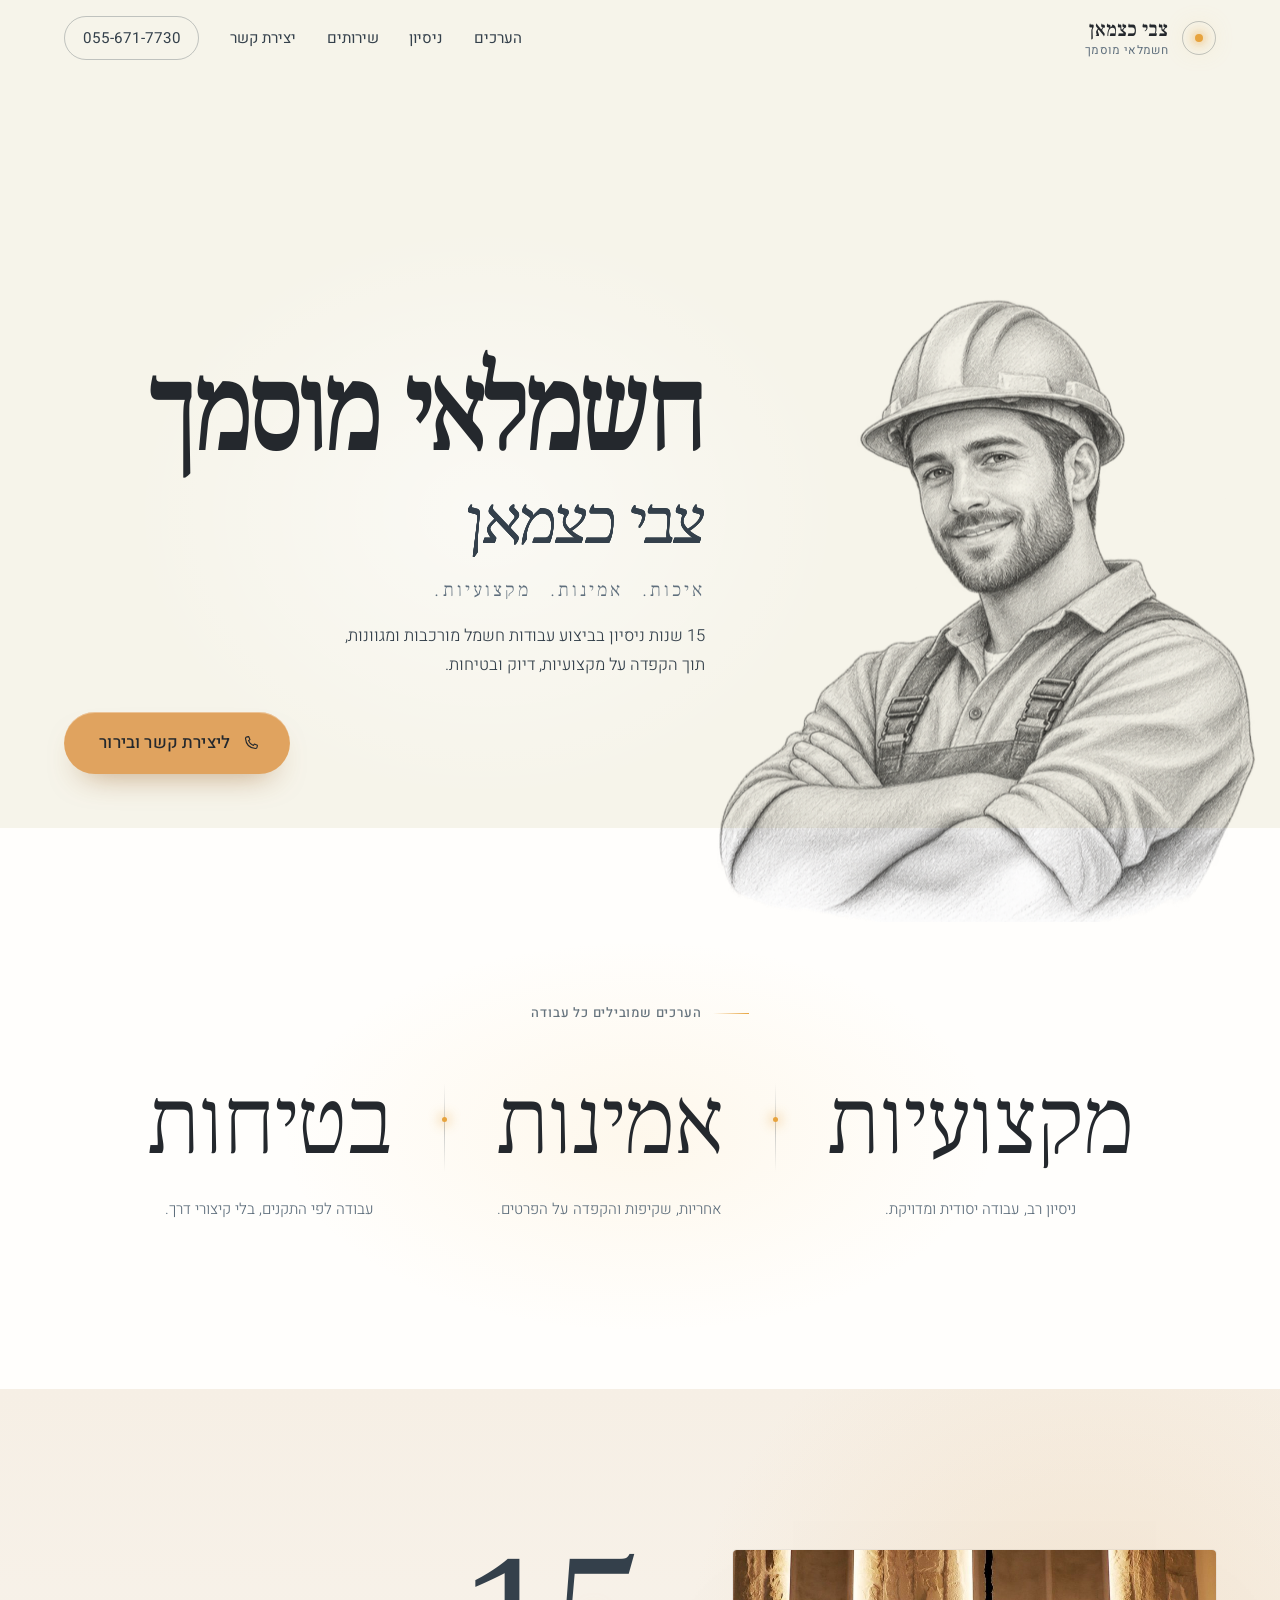
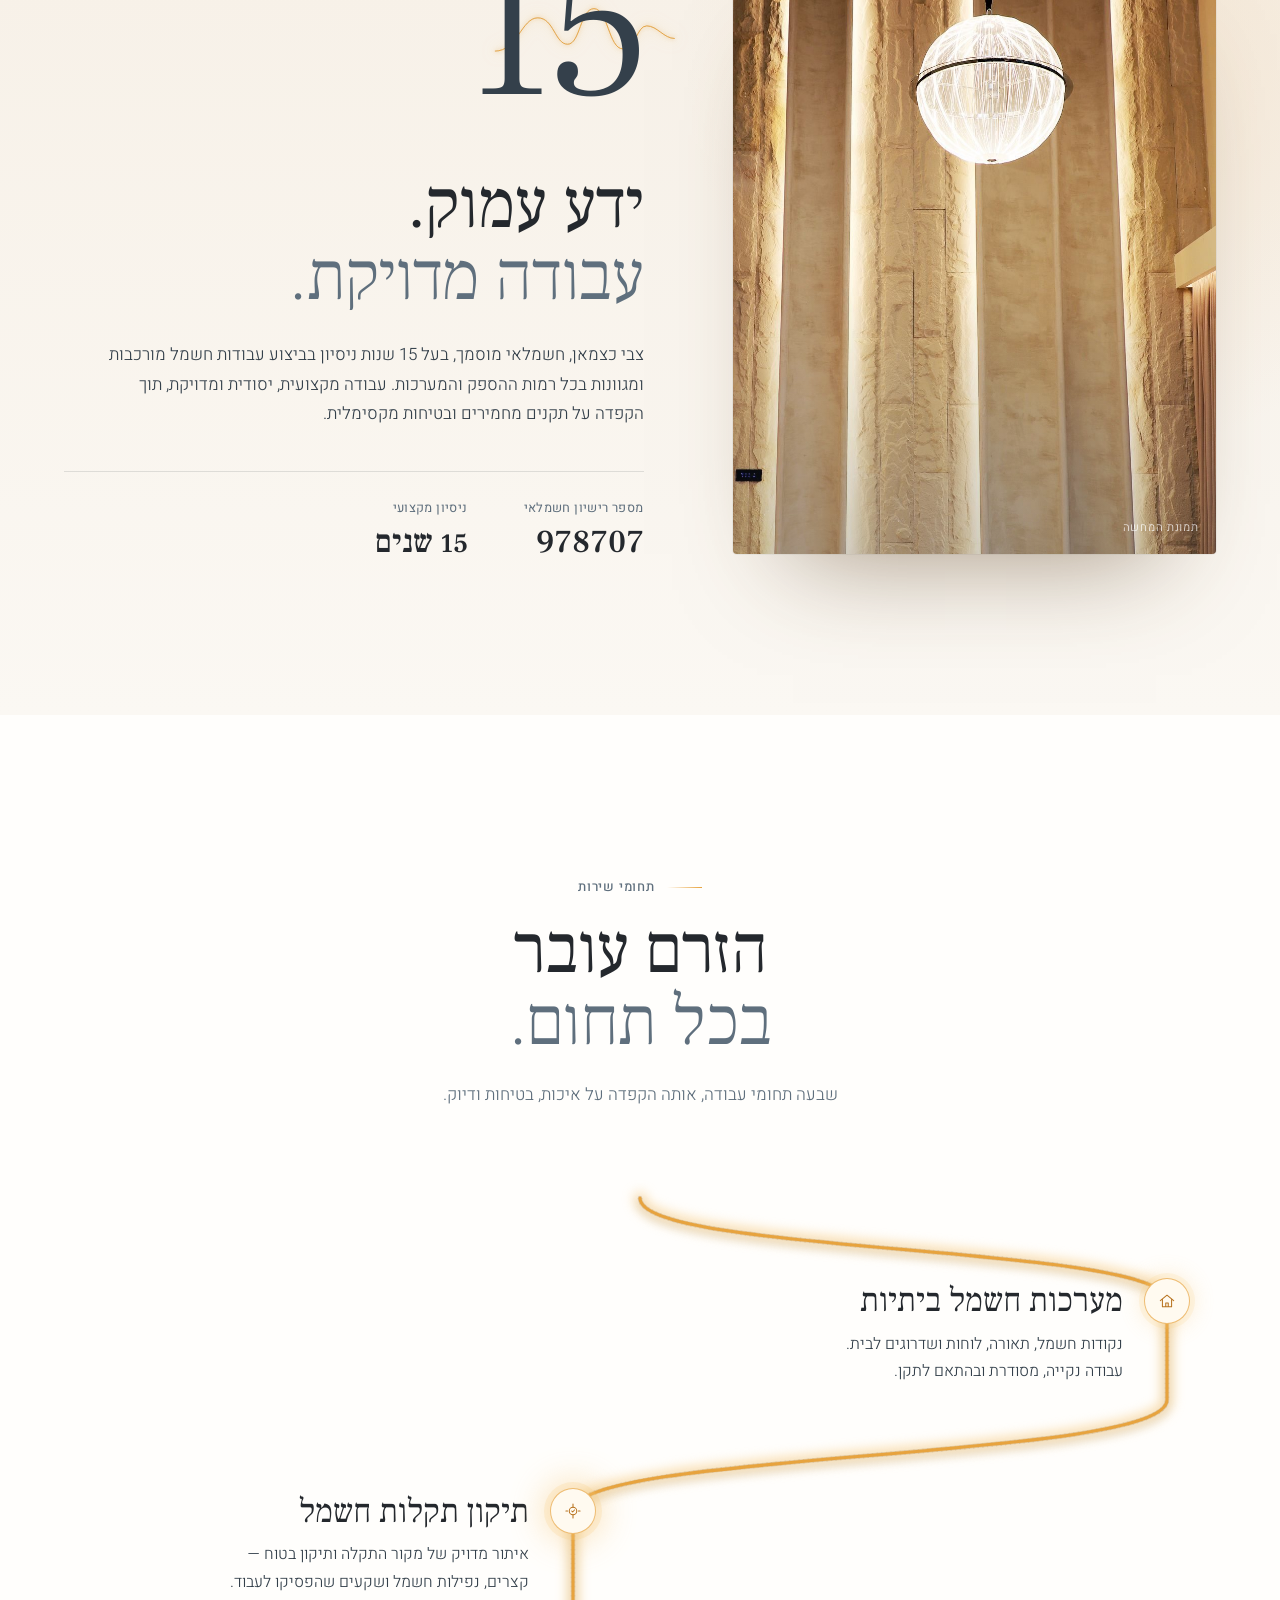
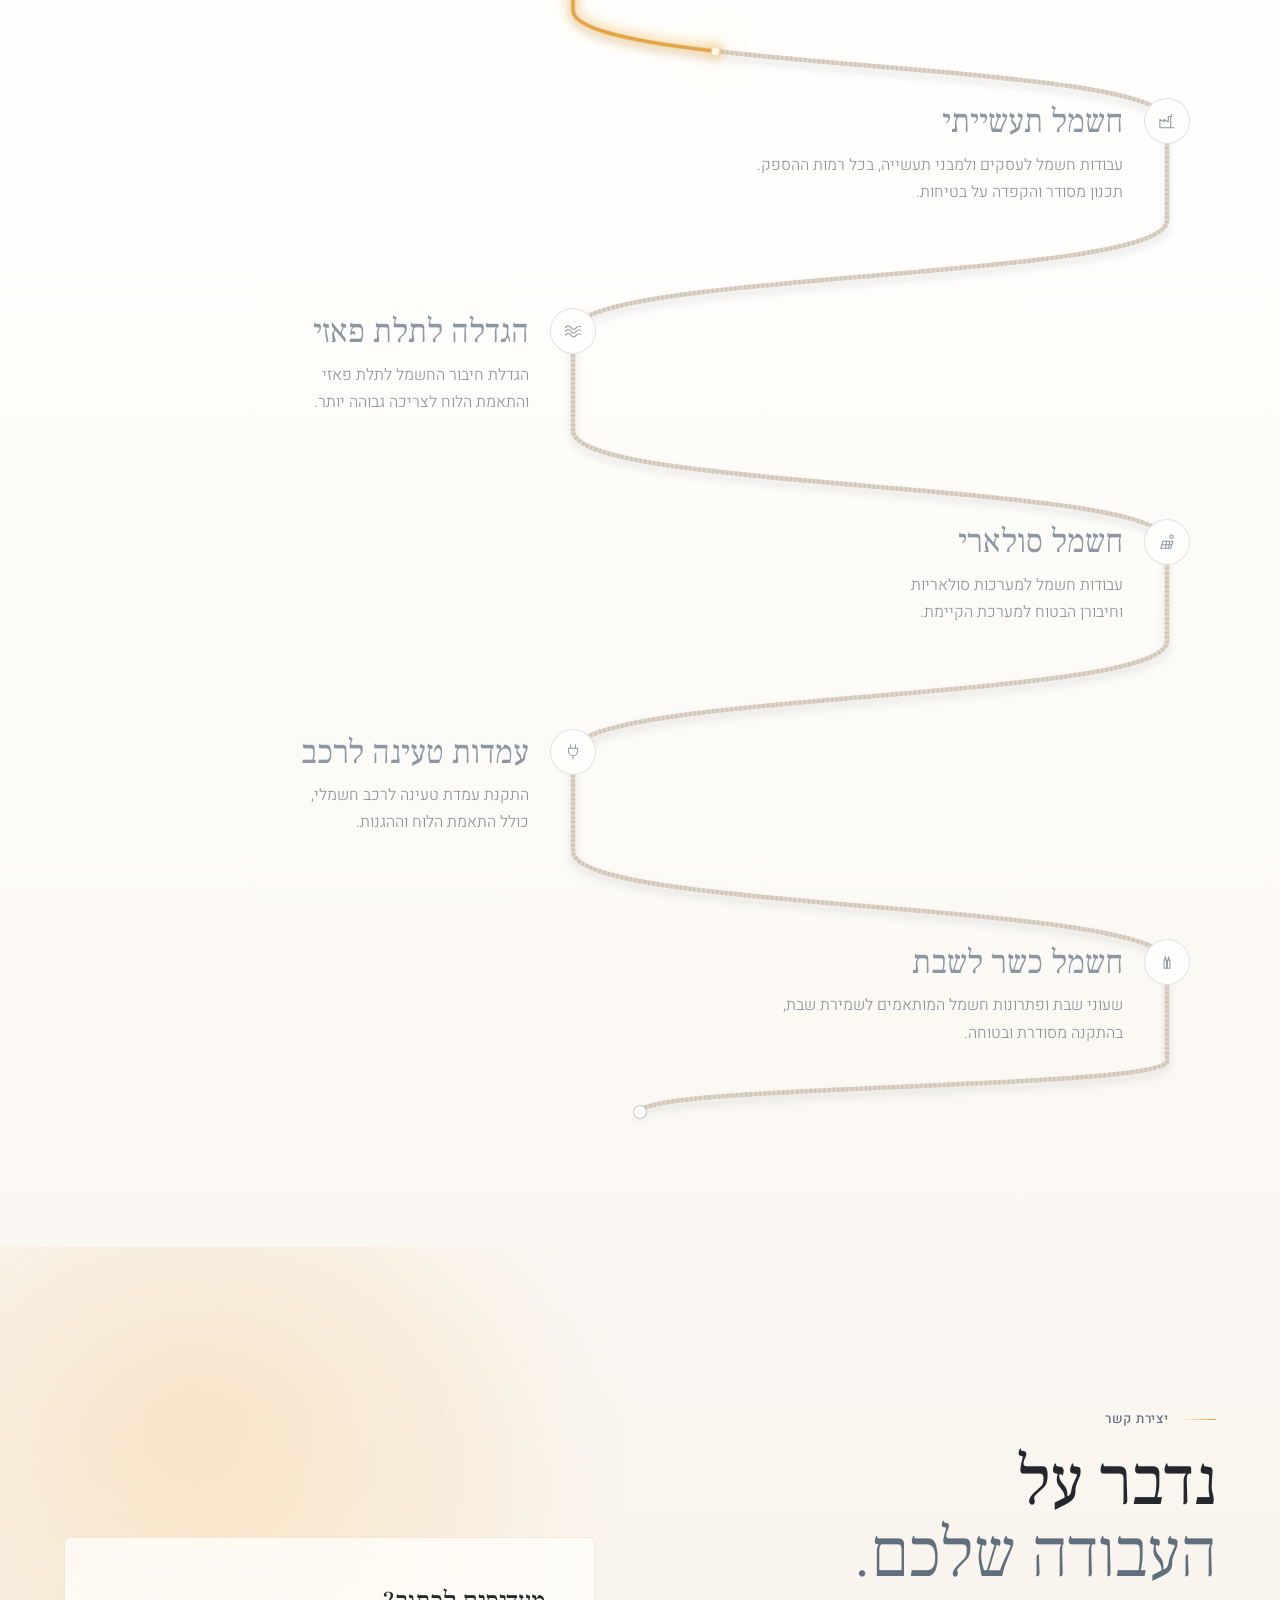
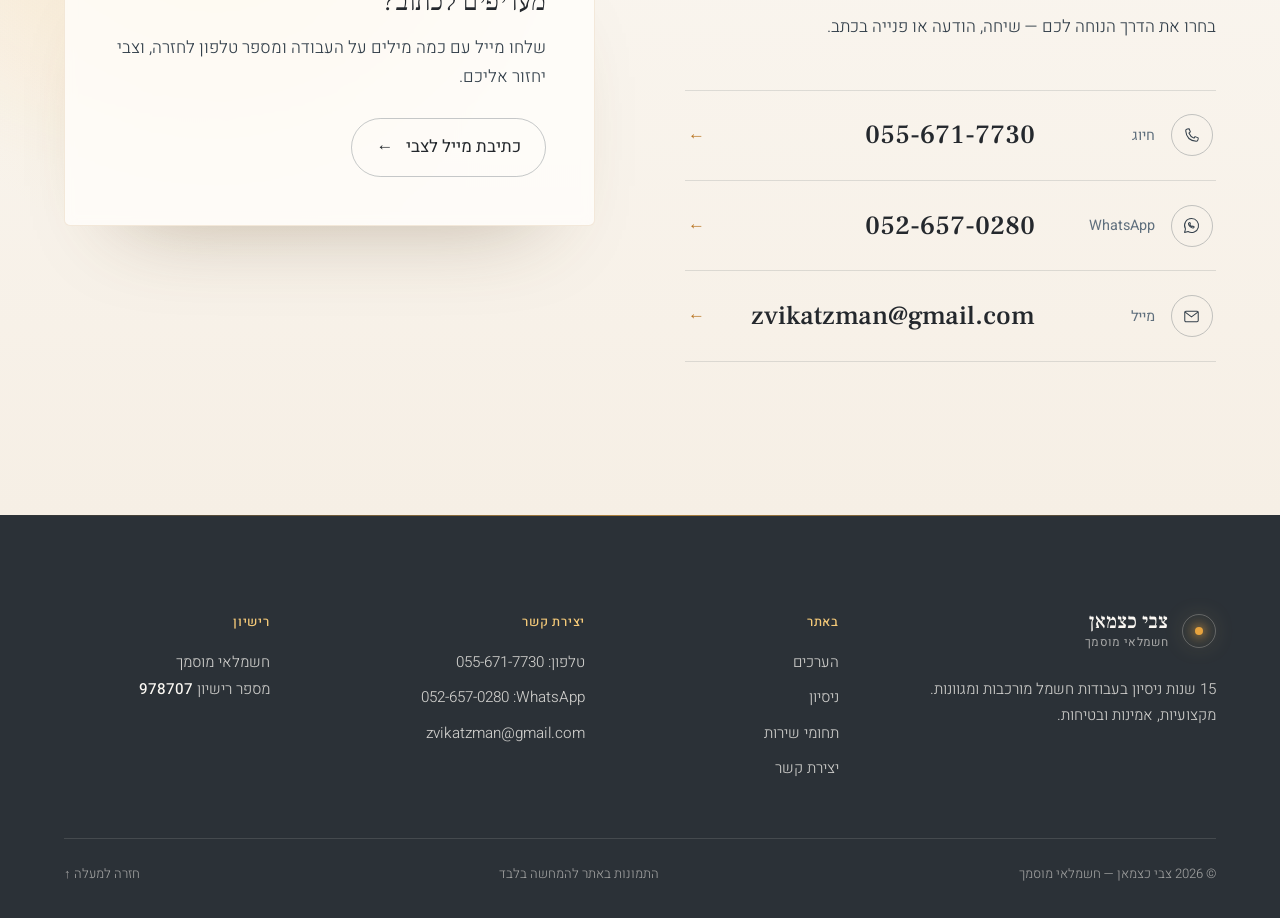
==== commit 4b40d697: "Hero: new typography and caramel contact button - Title: Noto Serif Hebrew condensed 800, much large" ====
--- a/index.html
+++ b/index.html
@@ -14,7 +14,7 @@
   <link rel="icon" href="data:image/svg+xml,%3Csvg xmlns='http://www.w3.org/2000/svg' viewBox='0 0 32 32'%3E%3Crect width='32' height='32' rx='8' fill='%23fbf8f3'/%3E%3Cpath d='M18.6 4 9 18h7l-1.6 10L24 13h-7.2L18.6 4Z' fill='%23d9932f'/%3E%3C/svg%3E">
   <link rel="preconnect" href="https://fonts.googleapis.com">
   <link rel="preconnect" href="https://fonts.gstatic.com" crossorigin>
-  <link href="https://fonts.googleapis.com/css2?family=Bellefair&family=Frank+Ruhl+Libre:wght@300;400;500;700&family=Gveret+Levin&family=Heebo:wght@300;400;500;600&display=swap" rel="stylesheet">
+  <link href="https://fonts.googleapis.com/css2?family=Bona+Nova:ital@1&family=Frank+Ruhl+Libre:wght@300;400;500;700&family=Heebo:wght@300;400;500;600&family=Noto+Serif+Hebrew:wdth,wght@62.5,800&display=swap" rel="stylesheet">
   <link rel="stylesheet" href="styles.css">
   <script>document.documentElement.classList.add("js");</script>
   <script src="script.js" defer></script>
@@ -56,9 +56,12 @@
             <span class="hero-title">חשמלאי מוסמך</span>
             <span class="hero-name">צבי כצמאן</span>
           </h1>
-          <p class="hero-values">מקצועיות. אמינות. בטיחות.</p>
-          <p class="hero-intro">15 שנות ניסיון בביצוע עבודות חשמל מורכבות ומגוונות, תוך הקפדה על מקצועיות, דיוק ובטיחות.</p>
-          <a class="button-smoke" href="#contact">ליצירת קשר ובירור</a>
+          <p class="hero-values">איכות. אמינות. מקצועיות.</p>
+          <p class="hero-intro">15 שנות ניסיון בביצוע עבודות חשמל מורכבות ומגוונות, <br>תוך הקפדה על מקצועיות, דיוק ובטיחות.</p>
+          <a class="hero-cta" href="#contact">
+            <svg viewBox="0 0 24 24" aria-hidden="true" focusable="false"><path d="M6.6 3.8 9 3.5l1.6 4-1.9 1.4a11 11 0 0 0 6.4 6.4l1.4-1.9 4 1.6-.3 2.4a2.2 2.2 0 0 1-2.3 1.9C10.2 18.6 5.4 13.8 4.7 6.1a2.2 2.2 0 0 1 1.9-2.3Z"/></svg>
+            <span>ליצירת קשר ובירור</span>
+          </a>
         </div>
       </div>
     </section>
--- a/styles.css
+++ b/styles.css
@@ -382,8 +382,10 @@
   z-index: 1;
   grid-column: 2;
   align-self: end;
-  justify-self: start;
-  max-width: 34rem;
+  justify-self: stretch;
+  display: flex;
+  flex-direction: column;
+  align-items: flex-start; /* RTL: lines start on the right, near the figure */
   padding-inline-start: clamp(.5rem, 3vw, 3rem);
   padding-bottom: clamp(2.5rem, 6vh, 4.5rem);
 }
@@ -402,75 +404,85 @@
   flex-direction: column;
   font-weight: inherit;
 }
+/* Display title: condensed, high-contrast serif */
 .hero-title {
-  font-family: "Gveret Levin", var(--font-display);
-  font-weight: 400;
-  font-size: clamp(3.4rem, 6.6vw, 6.2rem);
-  line-height: 1.05;
-  color: #4a5966;
-  /* the font has a single, fairly bold weight: a hairline in the
-     background colour thins the strokes into a finer pen line */
-  -webkit-text-stroke: .025em var(--hero-bg);
-  paint-order: normal;
-}
+  font-family: "Noto Serif Hebrew", var(--font-display);
+  font-weight: 800;
+  font-stretch: 62.5%;
+  font-size: clamp(4.2rem, 9vw, 8.4rem);
+  line-height: .98;
+  letter-spacing: -0.005em;
+  color: var(--ink);
+}
+/* Signature line: calligraphic italic, with a fine broad-nib sweep
+   (stacked offsets along a slanted nib) for a pen-written stroke */
 .hero-name {
-  margin-top: .3em;
-  font-family: "Bellefair", var(--font-display);
-  font-weight: 400;
-  font-size: clamp(2.3rem, 4.3vw, 3.9rem);
-  line-height: 1.05;
-  letter-spacing: .01em;
-  color: var(--ink);
-}
+  margin-top: .22em;
+  font-family: "Bona Nova", var(--font-display);
+  font-style: italic;
+  font-weight: 400;
+  font-size: clamp(2.8rem, 5vw, 4.6rem);
+  line-height: 1.1;
+  color: var(--smoke-deep);
+  text-shadow:
+    -.002em .005em 0 currentColor,
+    -.004em .01em 0 currentColor,
+    -.006em .015em 0 currentColor,
+    -.008em .02em 0 currentColor;
+}
+/* Values: light serif, widely spaced */
 .hero-values {
-  margin-top: 1.3rem;
-  font-size: 1rem;
-  font-weight: 400;
-  letter-spacing: .08em;
+  margin-top: 1.1rem;
+  font-family: "Frank Ruhl Libre", var(--font-display);
+  font-weight: 300;
+  font-size: clamp(1.15rem, 1.5vw, 1.4rem);
+  letter-spacing: .16em;
+  word-spacing: .55em;
   color: var(--smoke);
 }
 .hero-intro {
-  margin-top: .8rem;
-  max-width: 29rem;
-  font-size: clamp(1rem, 1.25vw, 1.12rem);
+  margin-top: .9rem;
+  max-width: 34rem;
+  font-size: clamp(1.02rem, 1.3vw, 1.17rem);
+  line-height: 1.75;
   color: var(--smoke-deep);
 }
 
-.button-smoke {
-  position: relative;
+/* Contact button: warm caramel pill, bottom-left of the text block */
+.hero-cta {
+  align-self: flex-end;
   display: inline-flex;
   align-items: center;
-  margin-top: 2.2rem;
-  padding: 1rem 2.4rem;
+  gap: .75rem;
+  margin-top: 2rem;
+  padding: 1rem 1.9rem 1rem 2.2rem;
   border-radius: 999px;
-  background: #5c6c7a;
-  color: #fbf8f3;
-  font-weight: 400;
-  font-size: 1.05rem;
-  letter-spacing: .02em;
-  overflow: hidden;
-  isolation: isolate;
-  box-shadow: 0 16px 34px -18px rgba(52, 64, 75, .6);
-  transition: background-color .7s var(--ease-soft), box-shadow .7s var(--ease-soft), transform .7s var(--ease-cine);
-}
-.button-smoke::before {
-  /* soft warm light that rises on hover */
-  content: "";
-  position: absolute;
-  inset: 0;
-  z-index: -1;
-  background: radial-gradient(90% 130% at 50% 0%, rgba(255, 236, 200, .28), rgba(255, 236, 200, 0) 65%);
-  opacity: 0;
-  transition: opacity .8s var(--ease-soft);
-}
-.button-smoke:hover,
-.button-smoke:focus-visible {
-  background: #66788a;
+  background: #e0a35f;
+  color: var(--ink);
+  font-weight: 500;
+  font-size: 1.06rem;
+  letter-spacing: .01em;
+  box-shadow: 0 1px 0 rgba(255, 255, 255, .35) inset, 0 16px 32px -18px rgba(150, 92, 30, .65);
+  transition: background-color .6s var(--ease-soft), box-shadow .6s var(--ease-soft), transform .6s var(--ease-cine);
+}
+.hero-cta svg {
+  width: 18px;
+  height: 18px;
+  flex: none;
+  fill: none;
+  stroke: currentColor;
+  stroke-width: 1.5;
+  stroke-linecap: round;
+  stroke-linejoin: round;
+  transition: transform .6s var(--ease-cine);
+}
+.hero-cta:hover,
+.hero-cta:focus-visible {
+  background: #e8b273;
   transform: translateY(-1px);
-  box-shadow: 0 20px 40px -18px rgba(52, 64, 75, .6), 0 0 0 5px rgba(92, 108, 122, .1);
-}
-.button-smoke:hover::before,
-.button-smoke:focus-visible::before { opacity: 1; }
+  box-shadow: 0 1px 0 rgba(255, 255, 255, .4) inset, 0 20px 38px -18px rgba(150, 92, 30, .7), 0 0 0 5px rgba(224, 163, 95, .16);
+}
+.hero-cta:hover svg { transform: rotate(-8deg); }
 
 /* ---------- Reveal (only when JS is active) ---------- */
 
@@ -1143,7 +1155,7 @@
   .hero { min-height: 0; padding-top: calc(var(--header-h) + 2.5rem); }
   .hero-inner { grid-template-columns: 1fr; }
   .hero { overflow-x: clip; }
-  .hero-copy { grid-column: 1; order: 0; justify-self: start; padding: 0 0 1rem; }
+  .hero-copy { grid-column: 1; order: 0; justify-self: stretch; padding: 0 0 1rem; }
   /* wider than the column: the extra width is the image's transparent
      left part, so the drawn figure itself fills most of the width */
   .hero-figure {
@@ -1204,7 +1216,10 @@
   body { padding-bottom: 68px; }
 
   .hero { padding-top: calc(var(--header-h) + 1.8rem); }
-  .hero-values { letter-spacing: .05em; }
+  .hero-title { font-size: clamp(3.2rem, 16vw, 5rem); }
+  .hero-name { font-size: clamp(2.3rem, 11vw, 3.2rem); }
+  .hero-values { letter-spacing: .1em; word-spacing: .35em; }
+  .hero-intro br { display: none; }
 
   .values-line { flex-direction: column; align-items: center; gap: 2.2rem; }
   .value-divider {
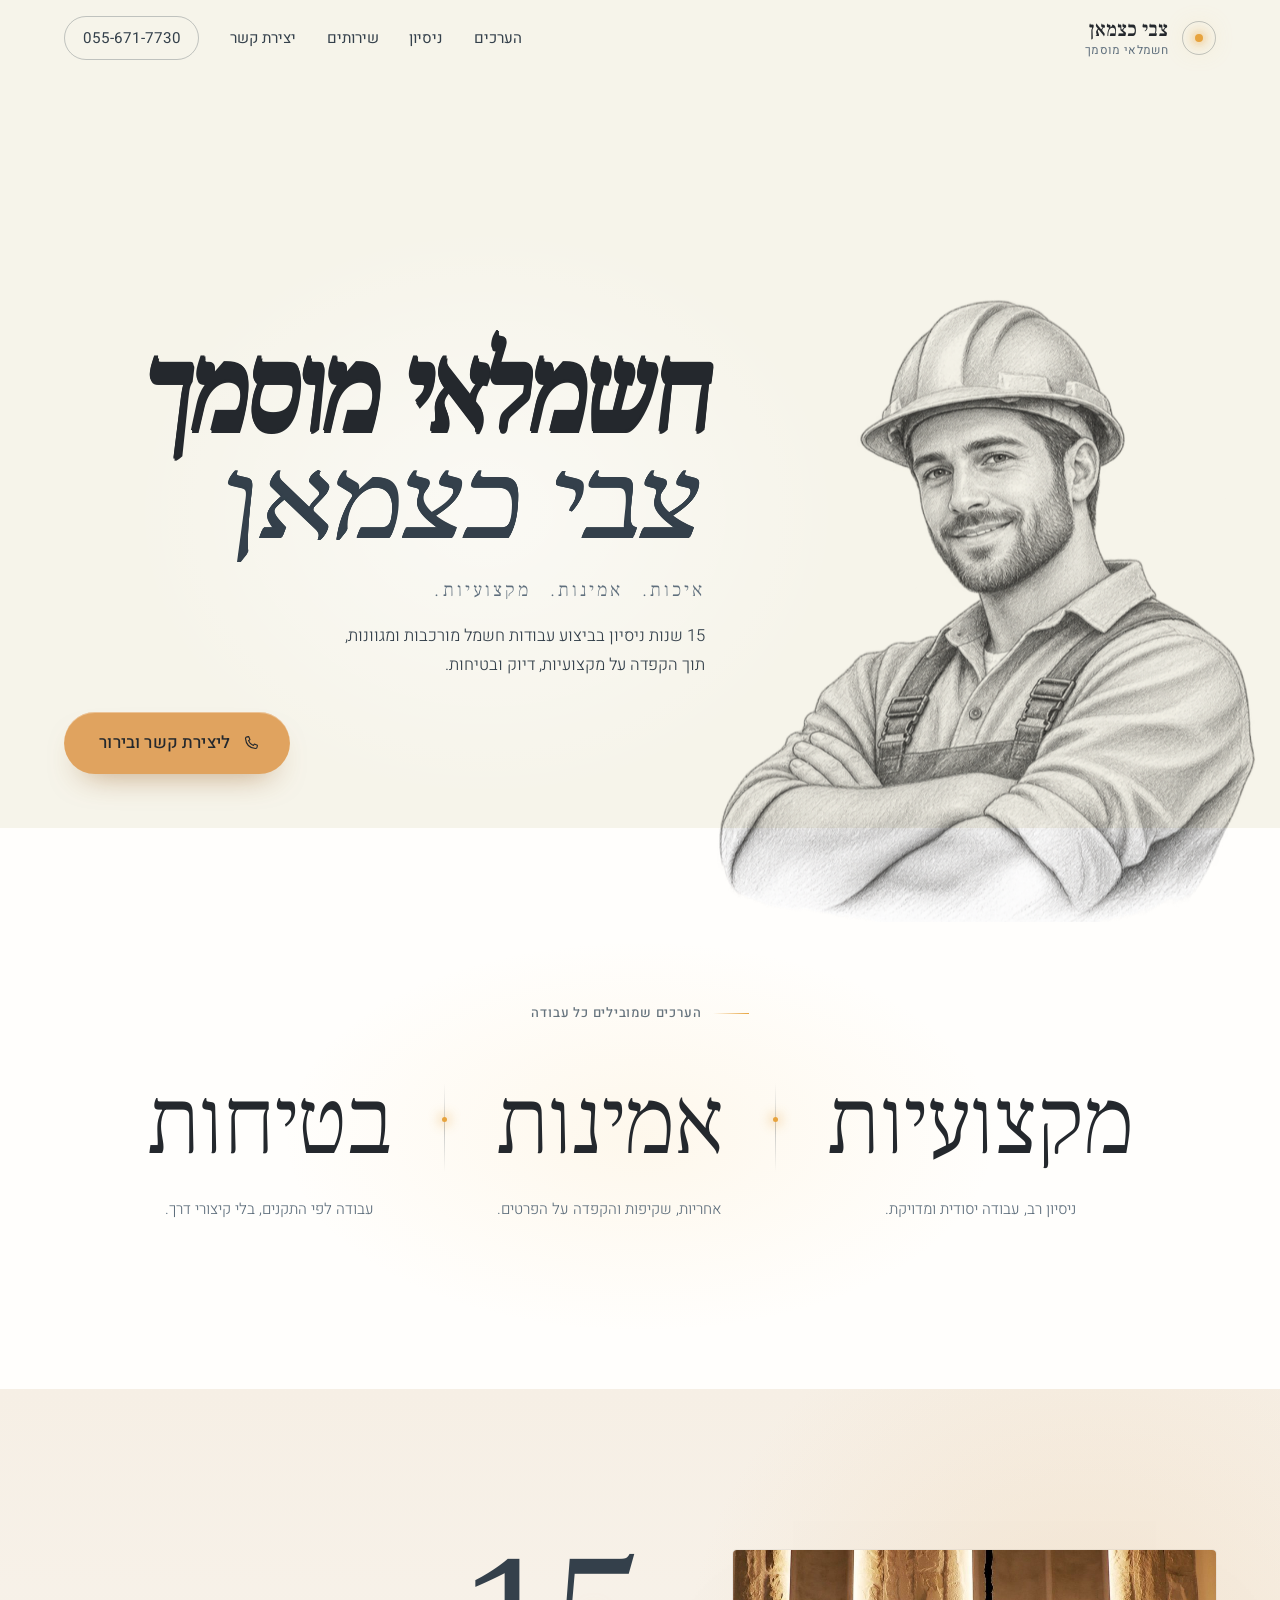
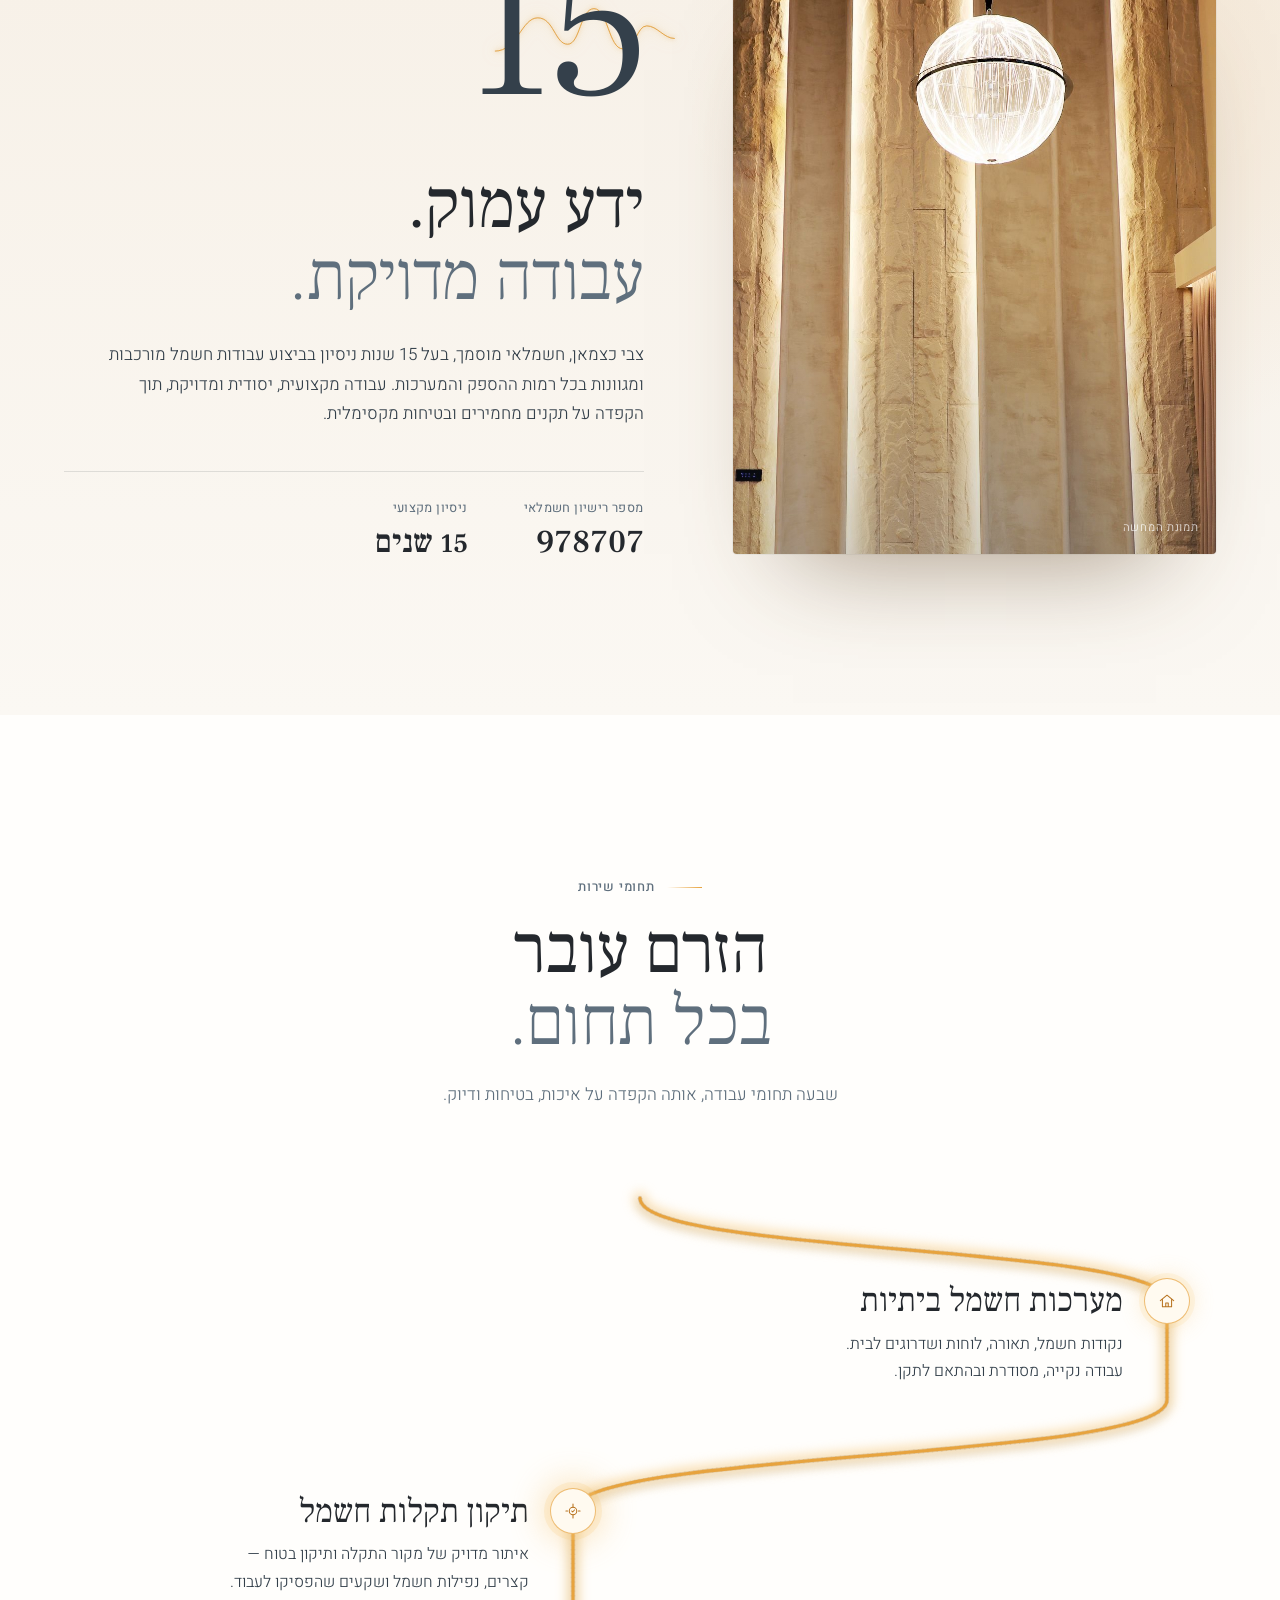
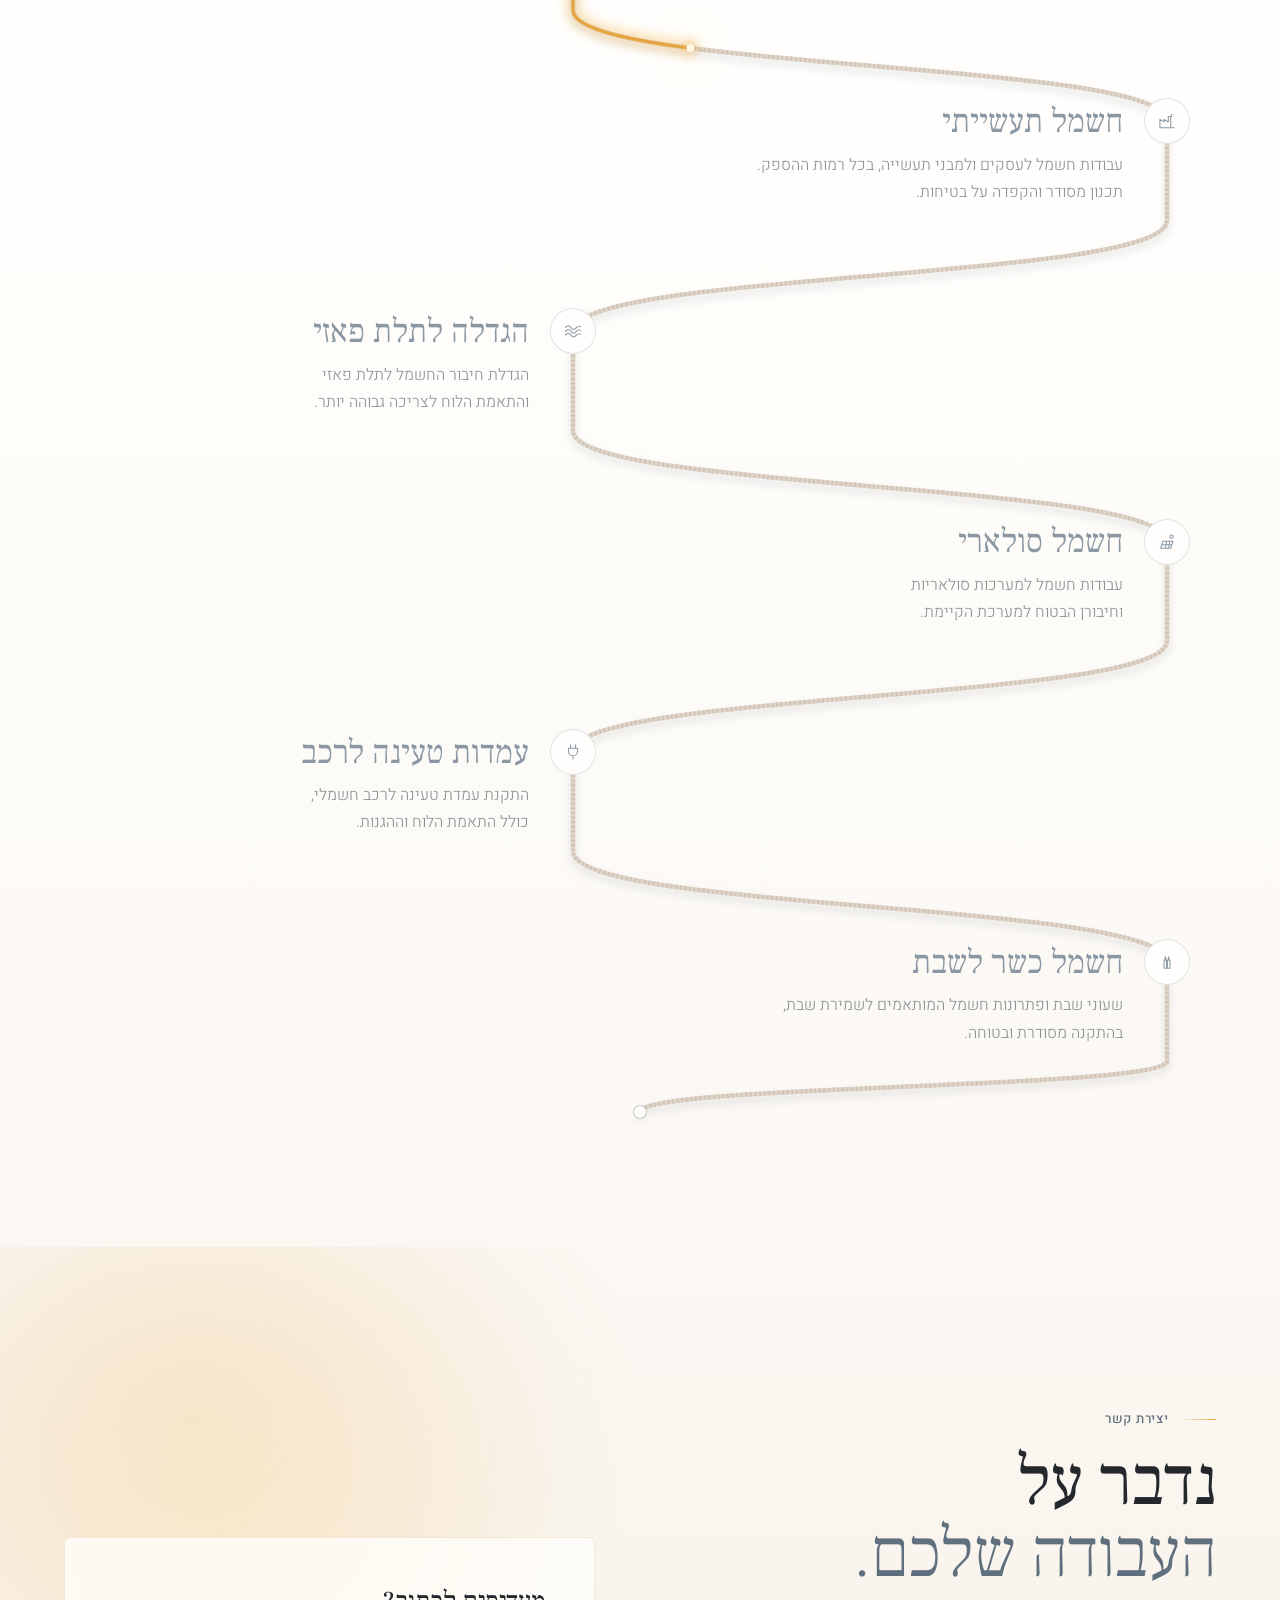
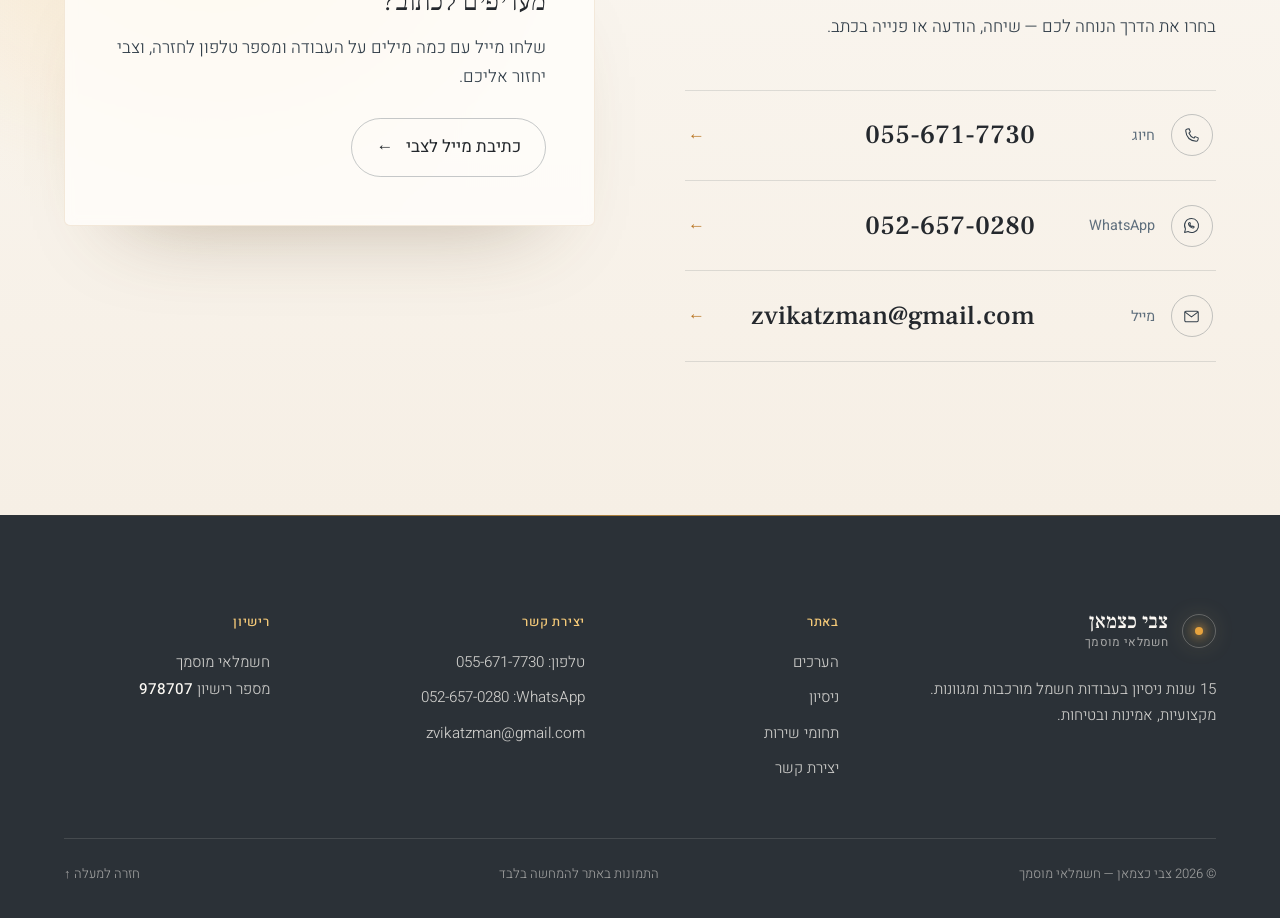
==== commit c14f882e: "Hero: fuller title and signature, inviting button motion - Title: weight 900, slight slant matching " ====
--- a/index.html
+++ b/index.html
@@ -14,7 +14,7 @@
   <link rel="icon" href="data:image/svg+xml,%3Csvg xmlns='http://www.w3.org/2000/svg' viewBox='0 0 32 32'%3E%3Crect width='32' height='32' rx='8' fill='%23fbf8f3'/%3E%3Cpath d='M18.6 4 9 18h7l-1.6 10L24 13h-7.2L18.6 4Z' fill='%23d9932f'/%3E%3C/svg%3E">
   <link rel="preconnect" href="https://fonts.googleapis.com">
   <link rel="preconnect" href="https://fonts.gstatic.com" crossorigin>
-  <link href="https://fonts.googleapis.com/css2?family=Bona+Nova:ital@1&family=Frank+Ruhl+Libre:wght@300;400;500;700&family=Heebo:wght@300;400;500;600&family=Noto+Serif+Hebrew:wdth,wght@62.5,800&display=swap" rel="stylesheet">
+  <link href="https://fonts.googleapis.com/css2?family=Bona+Nova:ital@1&family=Frank+Ruhl+Libre:wght@300;400;500;700&family=Heebo:wght@300;400;500;600&family=Noto+Serif+Hebrew:wdth,wght@62.5,900&display=swap" rel="stylesheet">
   <link rel="stylesheet" href="styles.css">
   <script>document.documentElement.classList.add("js");</script>
   <script src="script.js" defer></script>
--- a/styles.css
+++ b/styles.css
@@ -404,31 +404,47 @@
   flex-direction: column;
   font-weight: inherit;
 }
-/* Display title: condensed, high-contrast serif */
+/* Display title: condensed, high-contrast serif at full weight, slanted
+   like the signature below, with a short nib sweep for a fuller,
+   moving stroke */
 .hero-title {
+  display: inline-block;
   font-family: "Noto Serif Hebrew", var(--font-display);
-  font-weight: 800;
+  font-weight: 900;
   font-stretch: 62.5%;
   font-size: clamp(4.2rem, 9vw, 8.4rem);
   line-height: .98;
   letter-spacing: -0.005em;
   color: var(--ink);
-}
-/* Signature line: calligraphic italic, with a fine broad-nib sweep
-   (stacked offsets along a slanted nib) for a pen-written stroke */
+  transform: skewX(-7deg);
+  transform-origin: bottom;
+  text-shadow:
+    .006em .012em 0 currentColor,
+    .012em .024em 0 currentColor;
+}
+/* Signature line: calligraphic italic with a broad-nib sweep (stacked
+   offsets along a slanted nib), widened to almost the title's width and
+   set tight under it */
 .hero-name {
-  margin-top: .22em;
+  display: inline-block;
+  margin-top: -.1em;
   font-family: "Bona Nova", var(--font-display);
   font-style: italic;
   font-weight: 400;
-  font-size: clamp(2.8rem, 5vw, 4.6rem);
-  line-height: 1.1;
+  font-size: clamp(3.4rem, 8.6vw, 8rem);
+  line-height: 1.05;
+  letter-spacing: .025em;
   color: var(--smoke-deep);
+  transform: scaleX(1.1);
+  transform-origin: right;
   text-shadow:
     -.002em .005em 0 currentColor,
     -.004em .01em 0 currentColor,
     -.006em .015em 0 currentColor,
-    -.008em .02em 0 currentColor;
+    -.008em .02em 0 currentColor,
+    -.01em .025em 0 currentColor,
+    -.012em .03em 0 currentColor,
+    .004em 0 .5px currentColor;
 }
 /* Values: light serif, widely spaced */
 .hero-values {
@@ -450,6 +466,7 @@
 
 /* Contact button: warm caramel pill, bottom-left of the text block */
 .hero-cta {
+  position: relative;
   align-self: flex-end;
   display: inline-flex;
   align-items: center;
@@ -483,6 +500,29 @@
   box-shadow: 0 1px 0 rgba(255, 255, 255, .4) inset, 0 20px 38px -18px rgba(150, 92, 30, .7), 0 0 0 5px rgba(224, 163, 95, .16);
 }
 .hero-cta:hover svg { transform: rotate(-8deg); }
+
+/* Inviting idle motion, one calm cycle every 4.2s: a soft caramel ring
+   breathes out from the button and the phone icon gives a brief ring. */
+.hero-cta::after {
+  content: "";
+  position: absolute;
+  inset: 0;
+  border-radius: inherit;
+  pointer-events: none;
+  animation: cta-ring 4.2s var(--ease-soft) 2.6s infinite;
+}
+.hero-cta svg { animation: cta-phone 4.2s ease-in-out 2.6s infinite; }
+@keyframes cta-ring {
+  0% { box-shadow: 0 0 0 0 rgba(224, 163, 95, .45); }
+  55%, 100% { box-shadow: 0 0 0 14px rgba(224, 163, 95, 0); }
+}
+@keyframes cta-phone {
+  0%, 16%, 100% { rotate: 0deg; }
+  3% { rotate: -14deg; }
+  6% { rotate: 11deg; }
+  9% { rotate: -7deg; }
+  12% { rotate: 4deg; }
+}
 
 /* ---------- Reveal (only when JS is active) ---------- */
 
@@ -1217,7 +1257,7 @@
 
   .hero { padding-top: calc(var(--header-h) + 1.8rem); }
   .hero-title { font-size: clamp(3.2rem, 16vw, 5rem); }
-  .hero-name { font-size: clamp(2.3rem, 11vw, 3.2rem); }
+  .hero-name { font-size: clamp(2.8rem, 15vw, 4.6rem); }
   .hero-values { letter-spacing: .1em; word-spacing: .35em; }
   .hero-intro br { display: none; }
 
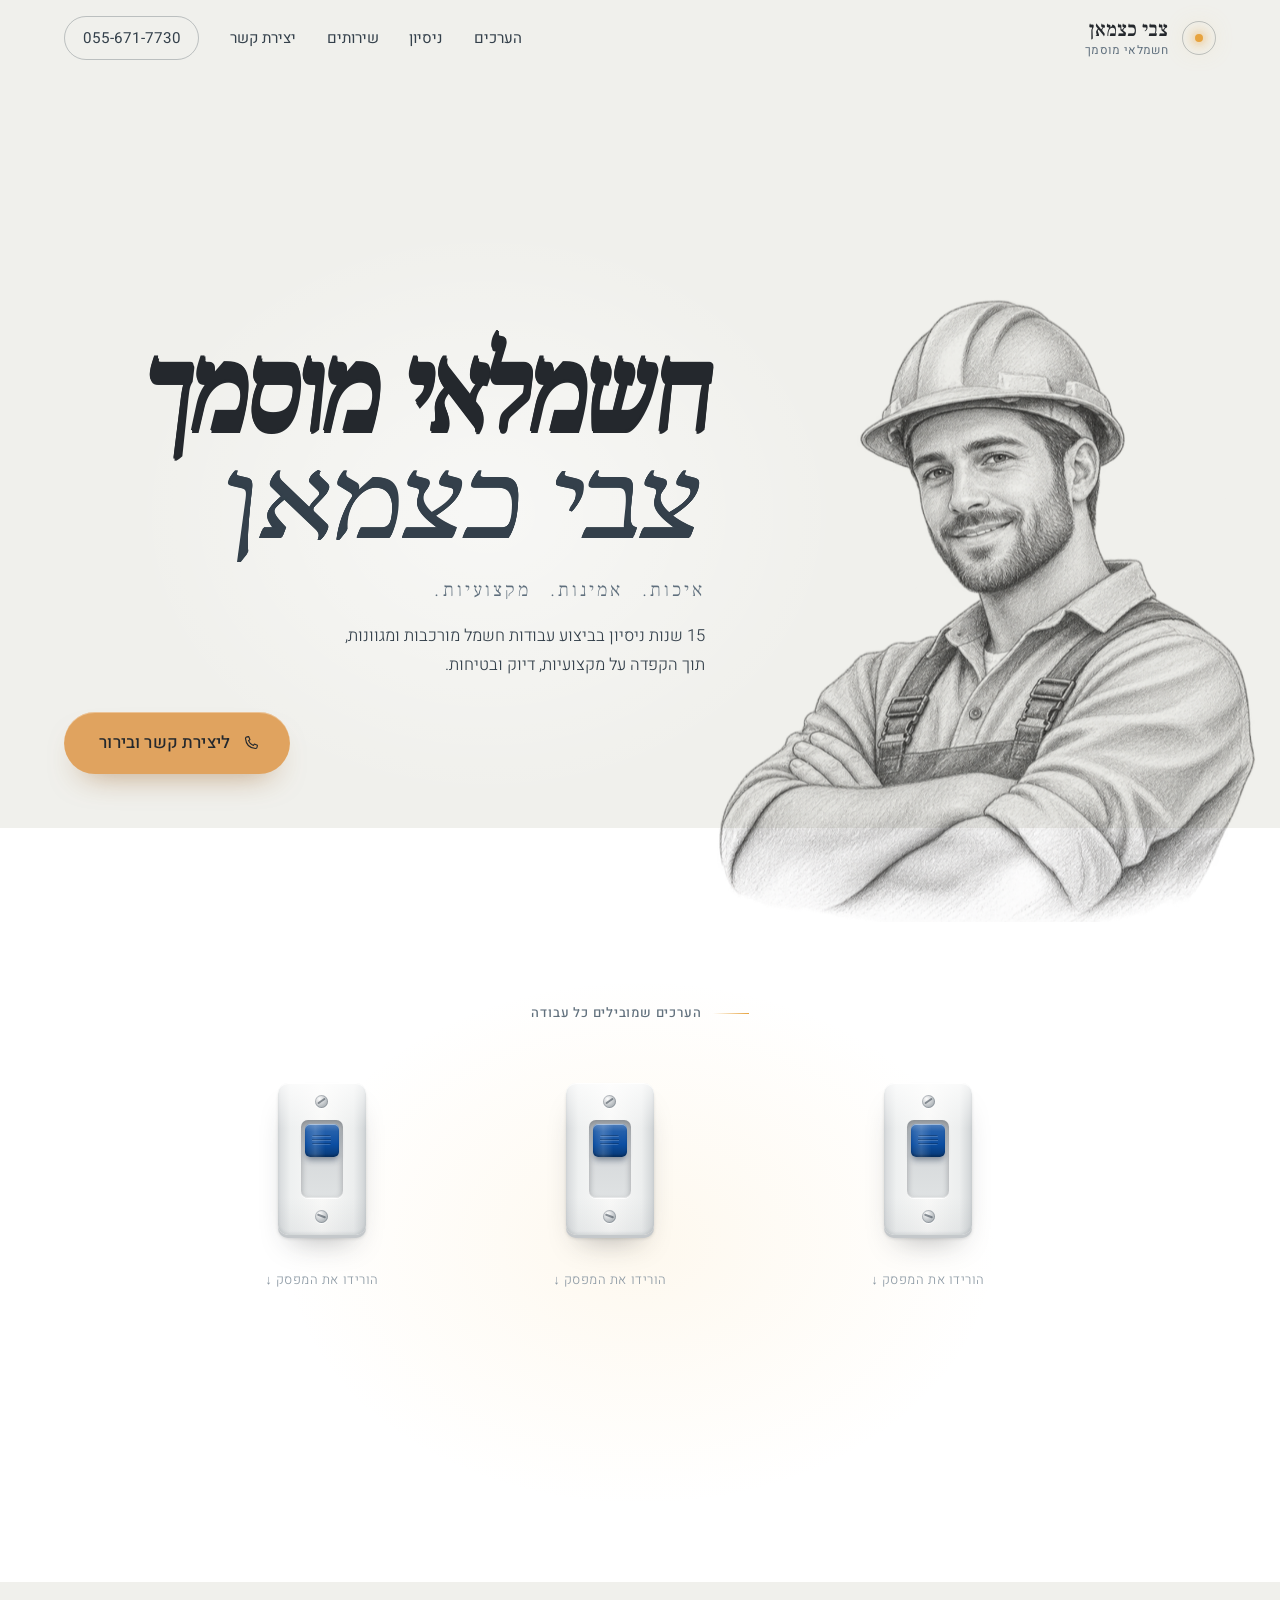
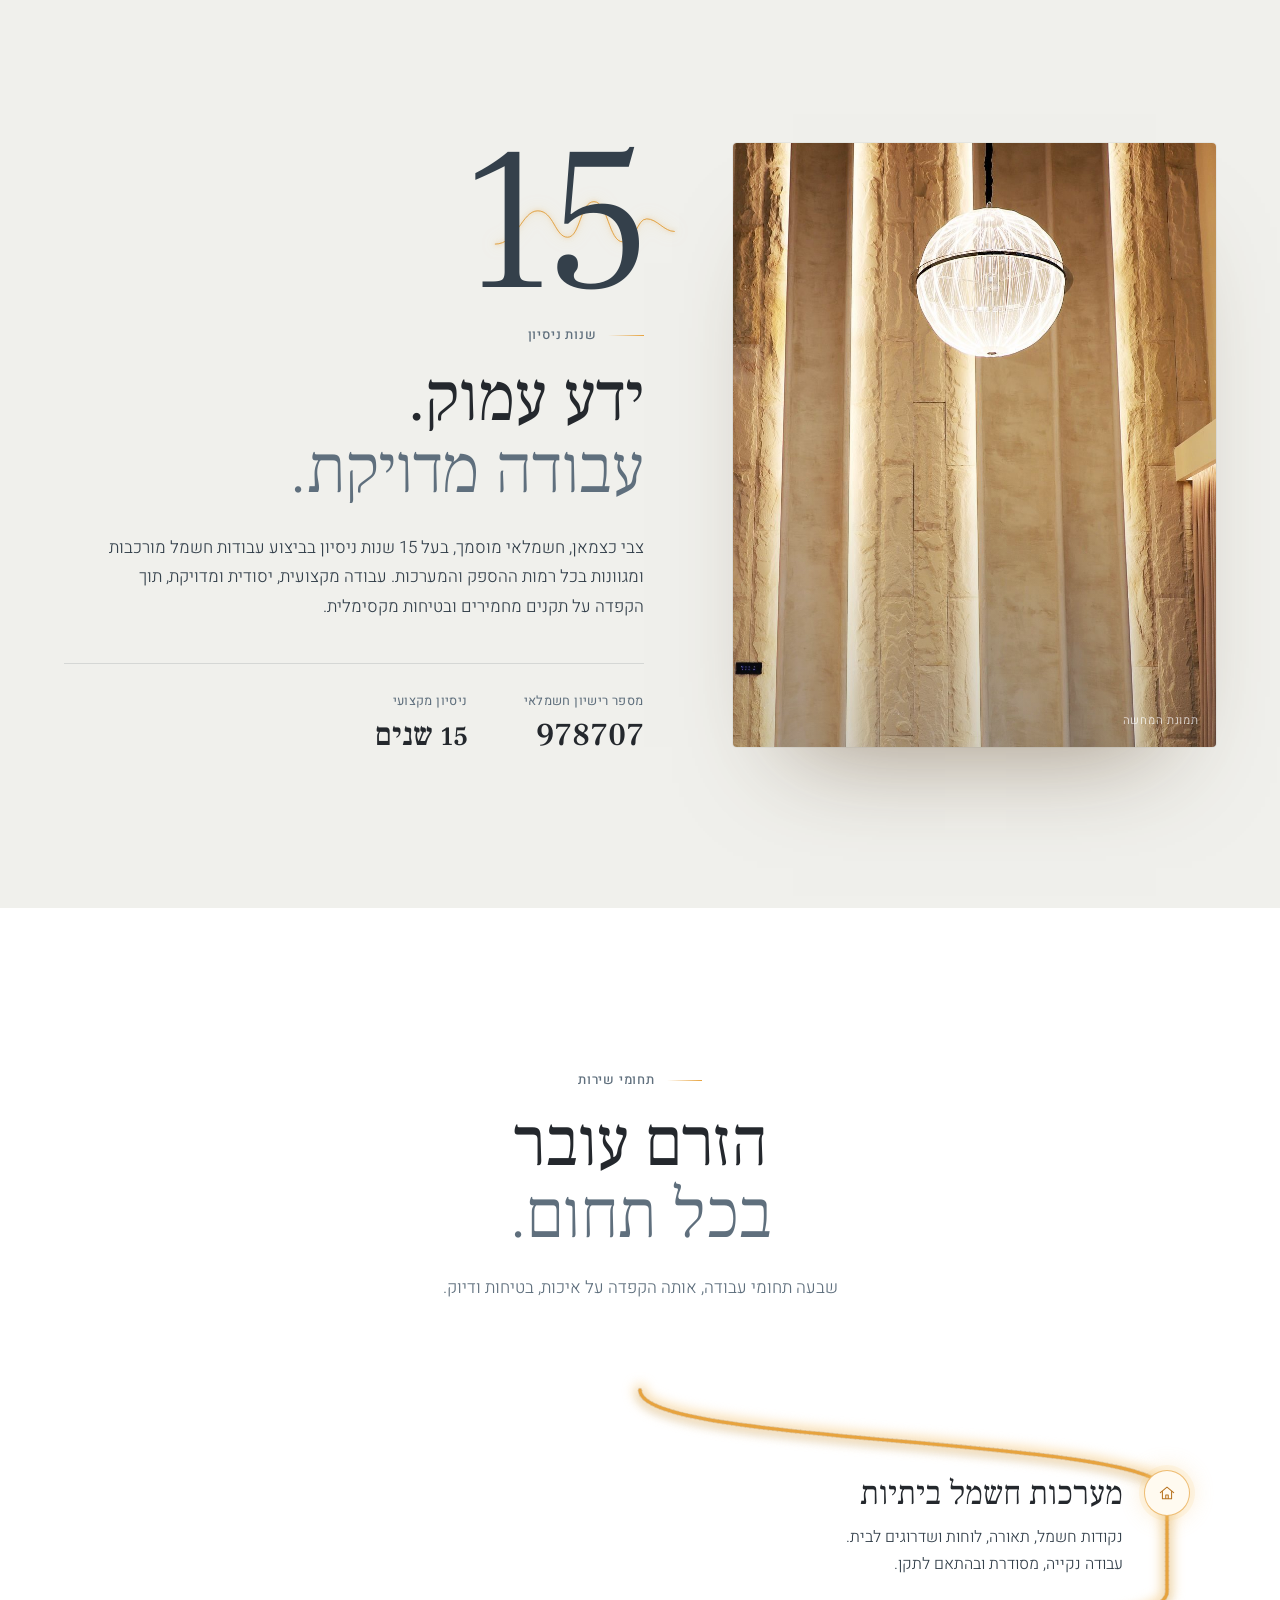
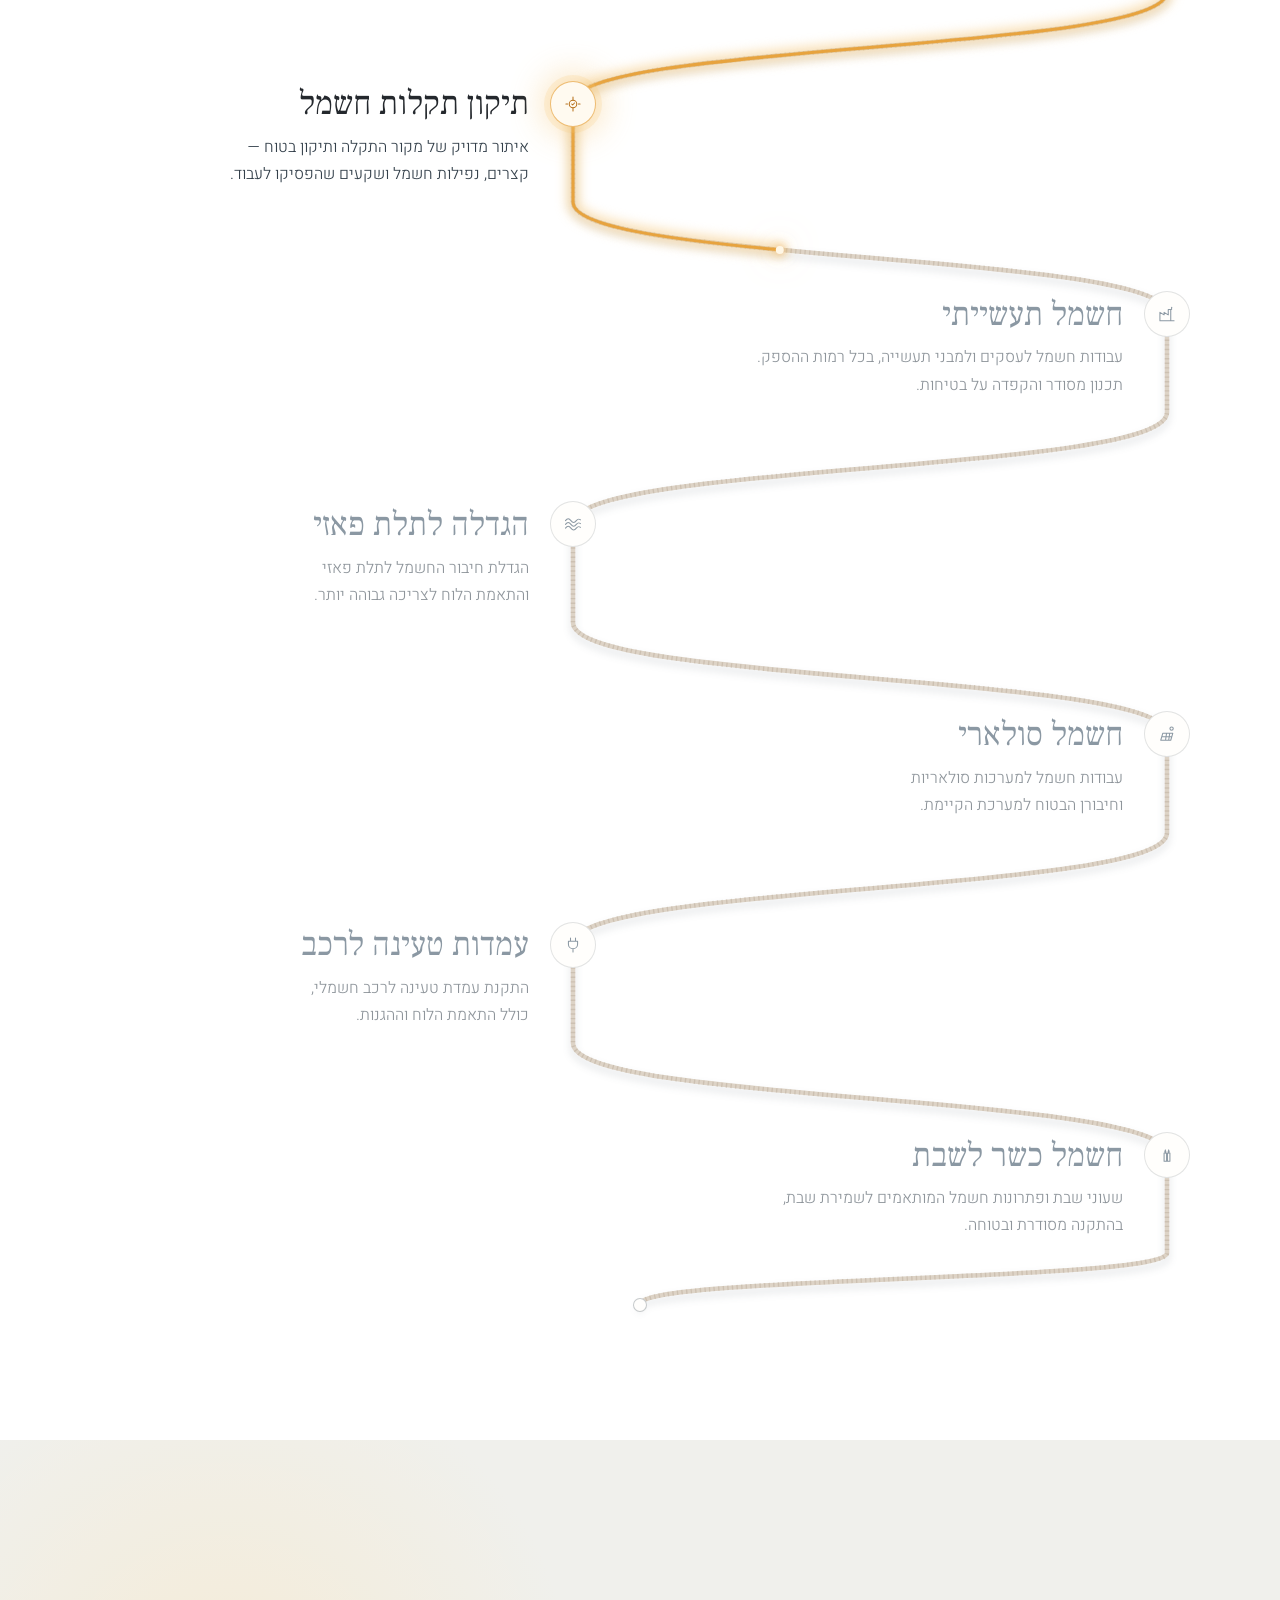
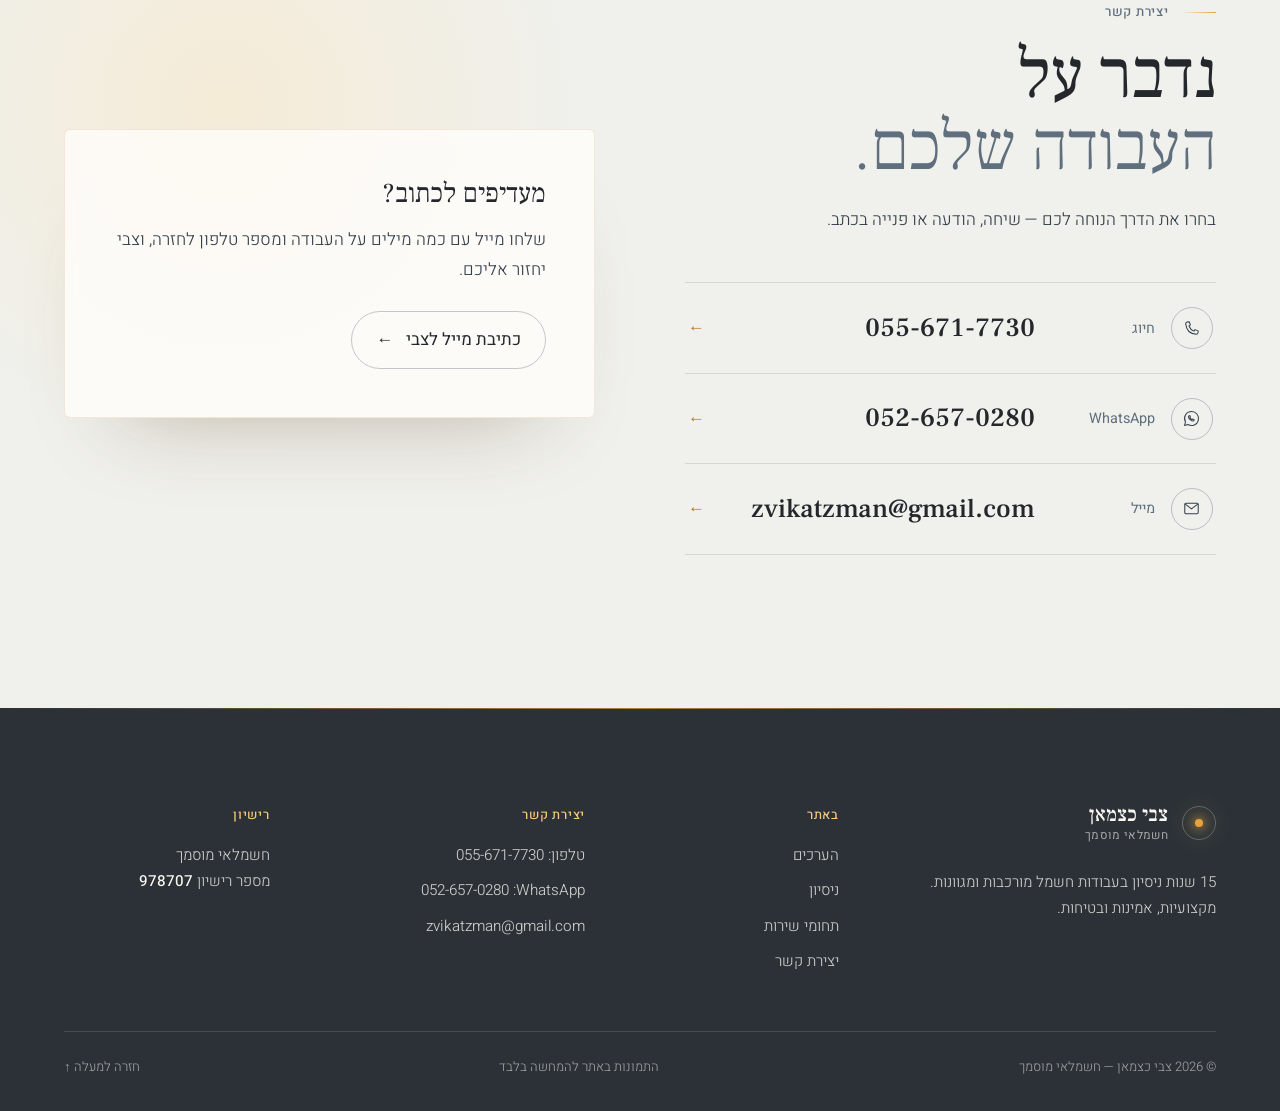
==== commit 5aa2d318: "Alternating section backgrounds; values section becomes three breakers - Add --color-antarctica (#F0" ====
--- a/index.html
+++ b/index.html
@@ -70,20 +70,57 @@
     <section class="values" id="values" aria-labelledby="values-title">
       <h2 class="visually-hidden" id="values-title">הערכים שלנו</h2>
       <p class="section-eyebrow reveal">הערכים שמובילים כל עבודה</p>
-      <ul class="values-line">
-        <li class="value reveal" style="--i:0">
-          <span class="value-word">מקצועיות</span>
-          <span class="value-note">ניסיון רב, עבודה יסודית ומדויקת.</span>
+      <!-- Three independent breakers (RTL: right → left). Pressing one pulls
+           its handle down and reveals the value underneath; pressing again
+           lifts it and hides the value. -->
+      <ul class="breakers">
+        <li class="breakers-item reveal" style="--i:0">
+          <button class="breakers-switch" type="button" aria-pressed="false" aria-label="מפסק: מקצועיות" aria-controls="breaker-value-1">
+            <span class="breakers-body" aria-hidden="true">
+              <span class="breakers-screw breakers-screw--top"></span>
+              <span class="breakers-slot"><span class="breakers-handle"></span></span>
+              <span class="breakers-screw breakers-screw--bottom"></span>
+            </span>
+          </button>
+          <div class="breakers-reveal">
+            <span class="breakers-hint" aria-hidden="true">הורידו את המפסק</span>
+            <p class="breakers-value" id="breaker-value-1">
+              <span class="value-word">מקצועיות</span>
+              <span class="value-note">ניסיון רב, עבודה יסודית ומדויקת.</span>
+            </p>
+          </div>
         </li>
-        <li class="value-divider reveal" aria-hidden="true" style="--i:1"></li>
-        <li class="value reveal" style="--i:2">
-          <span class="value-word">אמינות</span>
-          <span class="value-note">אחריות, שקיפות והקפדה על הפרטים.</span>
+        <li class="breakers-item reveal" style="--i:1">
+          <button class="breakers-switch" type="button" aria-pressed="false" aria-label="מפסק: אמינות" aria-controls="breaker-value-2">
+            <span class="breakers-body" aria-hidden="true">
+              <span class="breakers-screw breakers-screw--top"></span>
+              <span class="breakers-slot"><span class="breakers-handle"></span></span>
+              <span class="breakers-screw breakers-screw--bottom"></span>
+            </span>
+          </button>
+          <div class="breakers-reveal">
+            <span class="breakers-hint" aria-hidden="true">הורידו את המפסק</span>
+            <p class="breakers-value" id="breaker-value-2">
+              <span class="value-word">אמינות</span>
+              <span class="value-note">אחריות, שקיפות והקפדה על הפרטים.</span>
+            </p>
+          </div>
         </li>
-        <li class="value-divider reveal" aria-hidden="true" style="--i:3"></li>
-        <li class="value reveal" style="--i:4">
-          <span class="value-word">בטיחות</span>
-          <span class="value-note">עבודה לפי התקנים, בלי קיצורי דרך.</span>
+        <li class="breakers-item reveal" style="--i:2">
+          <button class="breakers-switch" type="button" aria-pressed="false" aria-label="מפסק: בטיחות" aria-controls="breaker-value-3">
+            <span class="breakers-body" aria-hidden="true">
+              <span class="breakers-screw breakers-screw--top"></span>
+              <span class="breakers-slot"><span class="breakers-handle"></span></span>
+              <span class="breakers-screw breakers-screw--bottom"></span>
+            </span>
+          </button>
+          <div class="breakers-reveal">
+            <span class="breakers-hint" aria-hidden="true">הורידו את המפסק</span>
+            <p class="breakers-value" id="breaker-value-3">
+              <span class="value-word">בטיחות</span>
+              <span class="value-note">עבודה לפי התקנים, בלי קיצורי דרך.</span>
+            </p>
+          </div>
         </li>
       </ul>
     </section>
--- a/styles.css
+++ b/styles.css
@@ -20,6 +20,11 @@
   --amber-deep: #b8731f;
   --hairline: rgba(52, 64, 75, 0.14);
   --hairline-strong: rgba(52, 64, 75, 0.28);
+
+  /* Section backgrounds, alternating (Nirlat) */
+  --color-antarctica: #F0F0EC;  /* NWC064 - odd sections */
+  --color-extra-white: #FFFFFF; /* even sections */
+  --color-breaker-blue: #0B4EA2;
 
   --font-display: "Frank Ruhl Libre", "David", "Times New Roman", serif;
   --font-body: "Heebo", "Segoe UI", Arial, sans-serif;
@@ -557,21 +562,6 @@
   background: radial-gradient(40% 50% at 50% 55%, rgba(244, 201, 120, .12), transparent 70%);
   pointer-events: none;
 }
-.values-line {
-  position: relative;
-  max-width: var(--max);
-  margin: 3.2rem auto 0;
-  display: flex;
-  align-items: flex-start;
-  justify-content: center;
-  gap: clamp(1.5rem, 4vw, 4.5rem);
-}
-.value {
-  display: flex;
-  flex-direction: column;
-  align-items: center;
-  gap: 1.1rem;
-}
 .value-word {
   font-family: var(--font-display);
   font-weight: 300;
@@ -587,10 +577,6 @@
   -webkit-text-fill-color: transparent;
   padding-bottom: .08em;
 }
-.js .value.is-visible .value-word {
-  animation: light-sweep 2.6s var(--ease-soft) both;
-  animation-delay: calc(var(--i, 0) * 140ms + .25s);
-}
 @keyframes light-sweep {
   from { background-position: 100% 0; }
   to { background-position: 0% 0; }
@@ -600,27 +586,170 @@
   font-size: .95rem;
   color: var(--smoke);
 }
-.value-divider {
-  position: relative;
-  align-self: stretch;
-  width: 1px;
-  margin-block: .4rem 3.2rem;
-  background: linear-gradient(to bottom, transparent, var(--hairline-strong), transparent);
-}
-.value-divider::after {
+
+/* ---------- Values: three circuit breakers ----------
+   Each breaker is a <button aria-pressed>. Pressed = handle down and the
+   value fades in underneath. All rules are scoped to .breakers-*. */
+
+.breakers {
+  position: relative;
+  max-width: var(--max);
+  margin: 3.2rem auto 0;
+  display: flex;
+  align-items: flex-start;
+  justify-content: center;
+  gap: clamp(1.5rem, 4vw, 4.5rem);
+}
+.breakers-item {
+  display: flex;
+  flex-direction: column;
+  align-items: center;
+}
+.breakers-switch {
+  display: block;
+  padding: 6px;
+  border: 0;
+  border-radius: 14px;
+  background: none;
+  cursor: pointer;
+  -webkit-tap-highlight-color: transparent;
+}
+
+/* Plastic housing: light grey-white, rounded, with a moulded edge */
+.breakers-body {
+  position: relative;
+  display: flex;
+  flex-direction: column;
+  align-items: center;
+  justify-content: space-between;
+  width: 88px;
+  height: 152px;
+  padding: 12px 0;
+  border-radius: 10px;
+  background:
+    linear-gradient(180deg, rgba(255, 255, 255, .7), rgba(255, 255, 255, 0) 30%, rgba(0, 0, 0, 0) 75%, rgba(52, 64, 75, .06)),
+    linear-gradient(90deg, #d5d8da 0%, #eef0f0 14%, #f9f9f8 50%, #eceeee 86%, #cfd3d5 100%);
+  box-shadow:
+    inset 0 1px 0 rgba(255, 255, 255, .95),
+    inset 0 -2px 3px rgba(52, 64, 75, .1),
+    0 3px 0 #c4c8cb,
+    0 4px 3px rgba(36, 40, 45, .12),
+    0 18px 30px -14px rgba(36, 40, 45, .35);
+  transition: transform .25s var(--ease-soft);
+}
+.breakers-switch:active .breakers-body { transform: translateY(1px); }
+
+/* Terminal screws */
+.breakers-screw {
+  position: relative;
+  width: 13px;
+  height: 13px;
+  border-radius: 50%;
+  background: radial-gradient(circle at 35% 30%, #fdfdfd, #b9bec2 60%, #8e959b);
+  box-shadow: inset 0 0 0 1px rgba(52, 64, 75, .25), 0 1px 0 rgba(255, 255, 255, .9);
+}
+.breakers-screw::before {
   content: "";
   position: absolute;
-  top: 38%;
-  left: 50%;
-  width: 5px;
-  height: 5px;
-  margin-left: -2.5px;
-  border-radius: 50%;
-  background: var(--amber);
-  box-shadow: 0 0 12px 3px rgba(231, 163, 62, .45);
-}
-.js .value-divider.reveal { transform: scaleY(.2); filter: none; }
-.js .value-divider.reveal.is-visible { transform: none; }
+  top: 50%;
+  left: 2px;
+  right: 2px;
+  height: 2px;
+  margin-top: -1px;
+  border-radius: 1px;
+  background: rgba(52, 64, 75, .55);
+  transform: rotate(-35deg);
+}
+.breakers-screw--bottom::before { transform: rotate(20deg); }
+
+/* Recess the handle travels in */
+.breakers-slot {
+  position: relative;
+  width: 42px;
+  height: 78px;
+  border-radius: 7px;
+  background: linear-gradient(180deg, #b7bcc0, #d6d9db 40%, #dfe2e3);
+  box-shadow:
+    inset 0 3px 6px rgba(36, 40, 45, .35),
+    inset 0 -1px 0 rgba(255, 255, 255, .6),
+    0 1px 0 rgba(255, 255, 255, .9);
+}
+
+/* Blue handle: starts up, drops with a small bounce at the end */
+.breakers-handle {
+  position: absolute;
+  top: 4px;
+  left: 4px;
+  right: 4px;
+  height: calc(50% - 6px);
+  border-radius: 5px;
+  background:
+    linear-gradient(90deg, rgba(255, 255, 255, 0) 0%, rgba(255, 255, 255, .16) 30%, rgba(255, 255, 255, 0) 60%),
+    linear-gradient(180deg,
+      color-mix(in srgb, var(--color-breaker-blue), #fff 28%) 0%,
+      color-mix(in srgb, var(--color-breaker-blue), #fff 10%) 22%,
+      var(--color-breaker-blue) 62%,
+      color-mix(in srgb, var(--color-breaker-blue), #000 28%) 100%);
+  box-shadow:
+    inset 0 1px 0 rgba(255, 255, 255, .45),
+    inset 0 -2px 2px rgba(0, 0, 0, .2),
+    0 4px 6px -1px rgba(11, 30, 60, .45);
+  transition: transform .55s cubic-bezier(.34, 1.5, .5, 1);
+}
+/* grip ridges */
+.breakers-handle::after {
+  content: "";
+  position: absolute;
+  inset: 34% 22%;
+  border-radius: 2px;
+  background: repeating-linear-gradient(180deg, rgba(0, 0, 0, .22) 0 1px, rgba(255, 255, 255, .18) 1px 2px, transparent 2px 4px);
+}
+.breakers-switch:hover .breakers-handle { filter: brightness(1.08); }
+.breakers-switch[aria-pressed="true"] .breakers-handle { transform: translateY(calc(100% + 4px)); }
+
+/* Hint and value share one cell, so revealing never shifts the layout */
+.breakers-reveal {
+  display: grid;
+  margin-top: 1.8rem;
+}
+.breakers-reveal > * { grid-area: 1 / 1; }
+.breakers-hint {
+  align-self: start;
+  justify-self: center;
+  font-size: .82rem;
+  letter-spacing: .04em;
+  color: var(--smoke-soft);
+  transition: opacity .4s var(--ease-soft);
+}
+.breakers-hint::after { content: " \2193"; }
+.breakers-value {
+  display: flex;
+  flex-direction: column;
+  align-items: center;
+  gap: 1.1rem;
+  opacity: 0;
+  visibility: hidden;
+  transform: translateY(16px);
+  transition: opacity .5s var(--ease-soft), transform .7s var(--ease-cine), visibility 0s linear .7s;
+}
+.breakers-switch[aria-pressed="true"] + .breakers-reveal .breakers-hint { opacity: 0; }
+.breakers-switch[aria-pressed="true"] + .breakers-reveal .breakers-value {
+  opacity: 1;
+  visibility: visible;
+  transform: none;
+  transition: opacity .7s var(--ease-soft) .18s, transform .9s var(--ease-cine) .18s, visibility 0s;
+}
+.breakers-switch[aria-pressed="true"] + .breakers-reveal .value-word {
+  animation: light-sweep 2.6s var(--ease-soft) both .3s;
+}
+
+@media (prefers-reduced-motion: reduce) {
+  .breakers-handle,
+  .breakers-value,
+  .breakers-hint { transition: none !important; }
+  .breakers-value { transform: none; }
+  .breakers-switch[aria-pressed="true"] + .breakers-reveal .value-word { animation: none; }
+}
 
 /* ---------- Experience ---------- */
 
@@ -1182,6 +1311,13 @@
   color: rgba(251, 248, 243, .55);
 }
 .footer-bottom a:hover { color: var(--white); }
+
+/* ---------- Alternating section backgrounds ----------
+   Odd sections: Antarctica (NWC064). Even sections: Extra White.
+   Selector specificity beats the per-section rules above. */
+
+main > section:nth-of-type(odd) { background: var(--color-antarctica); }
+main > section:nth-of-type(even) { background: var(--color-extra-white); }
 
 /* ---------- Mobile quick bar ---------- */
 
@@ -1261,16 +1397,10 @@
   .hero-values { letter-spacing: .1em; word-spacing: .35em; }
   .hero-intro br { display: none; }
 
-  .values-line { flex-direction: column; align-items: center; gap: 2.2rem; }
-  .value-divider {
-    width: 3rem;
-    height: 1px;
-    margin: 0;
-    align-self: center;
-    background: linear-gradient(to left, transparent, var(--hairline-strong), transparent);
-  }
-  .value-divider::after { top: -2px; }
-  .js .value-divider.reveal { transform: scaleX(.2); }
+  .breakers { flex-direction: column; align-items: center; gap: 2.6rem; }
+  .breakers-body { width: 76px; height: 132px; padding: 10px 0; }
+  .breakers-slot { width: 36px; height: 68px; }
+  .breakers-reveal { margin-top: 1.3rem; }
 
   .circuit { padding-top: 3.5rem; padding-bottom: 4.5rem; }
   .service,
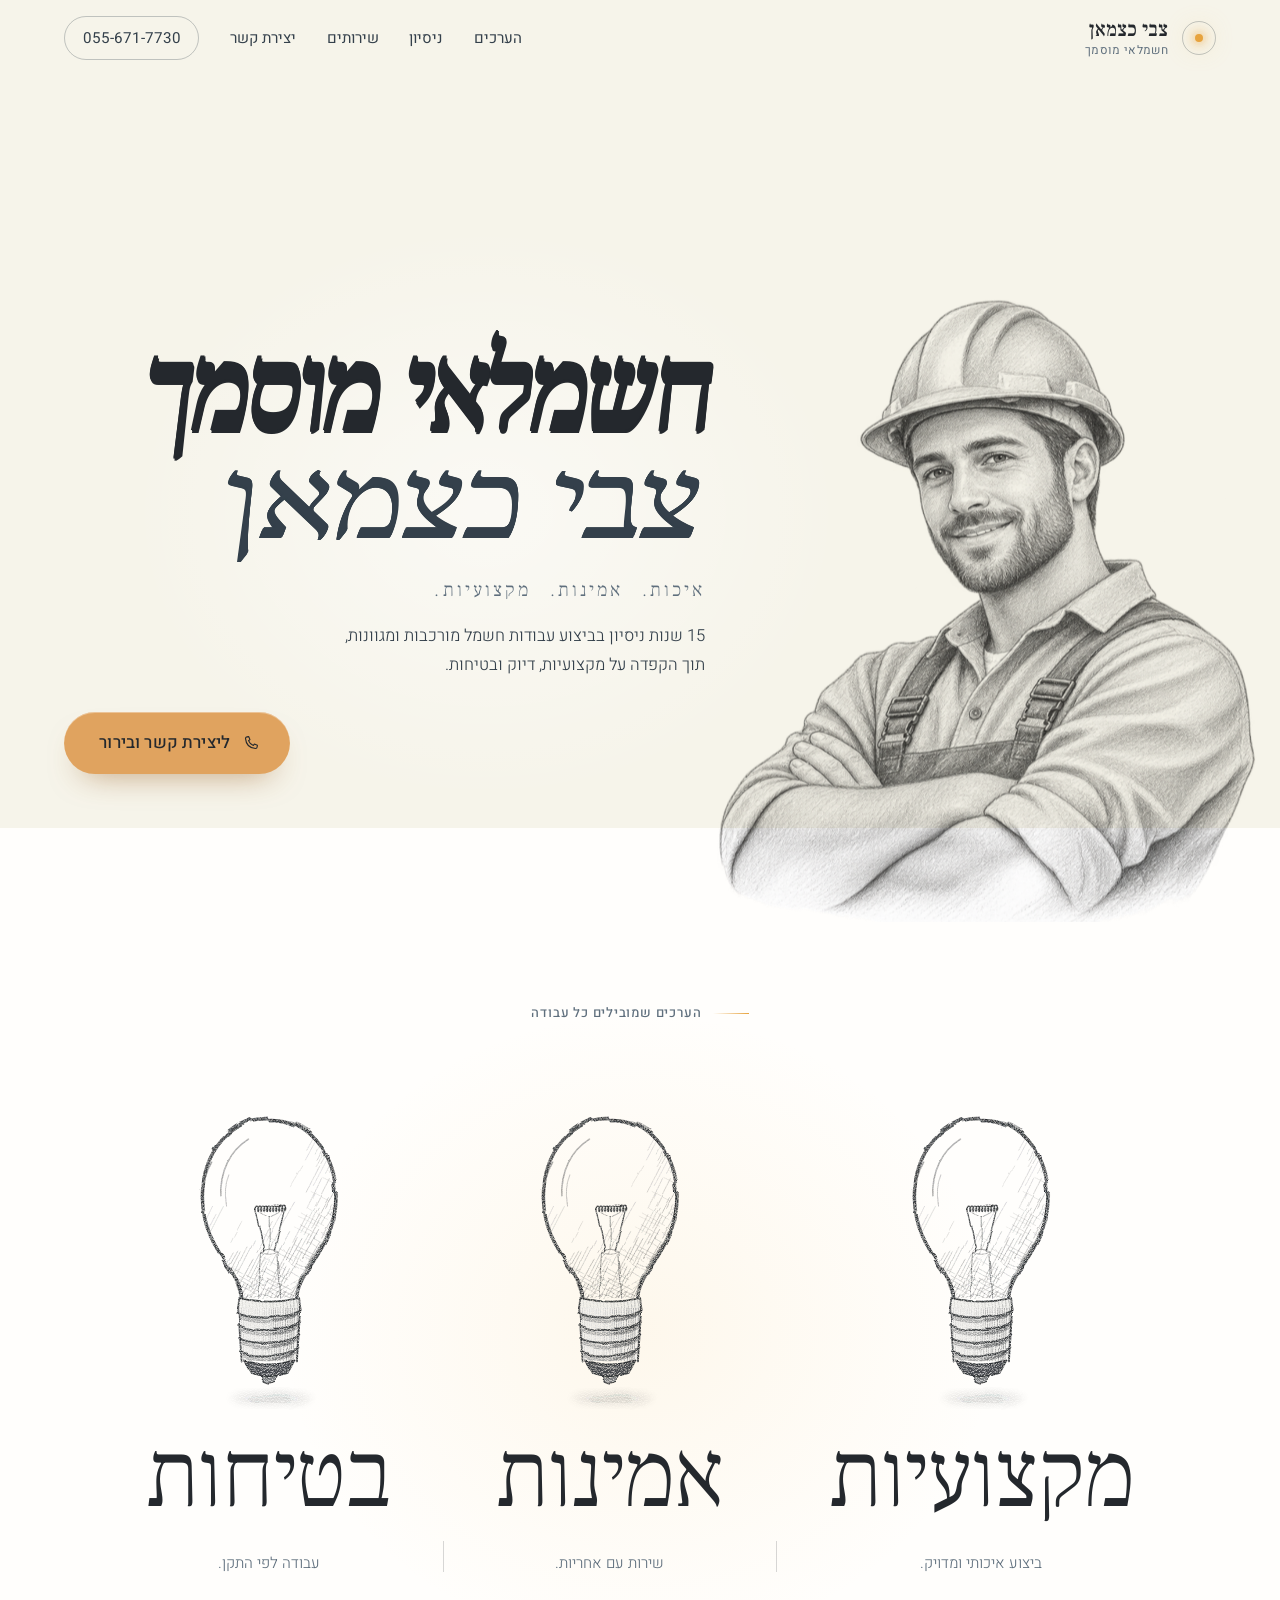
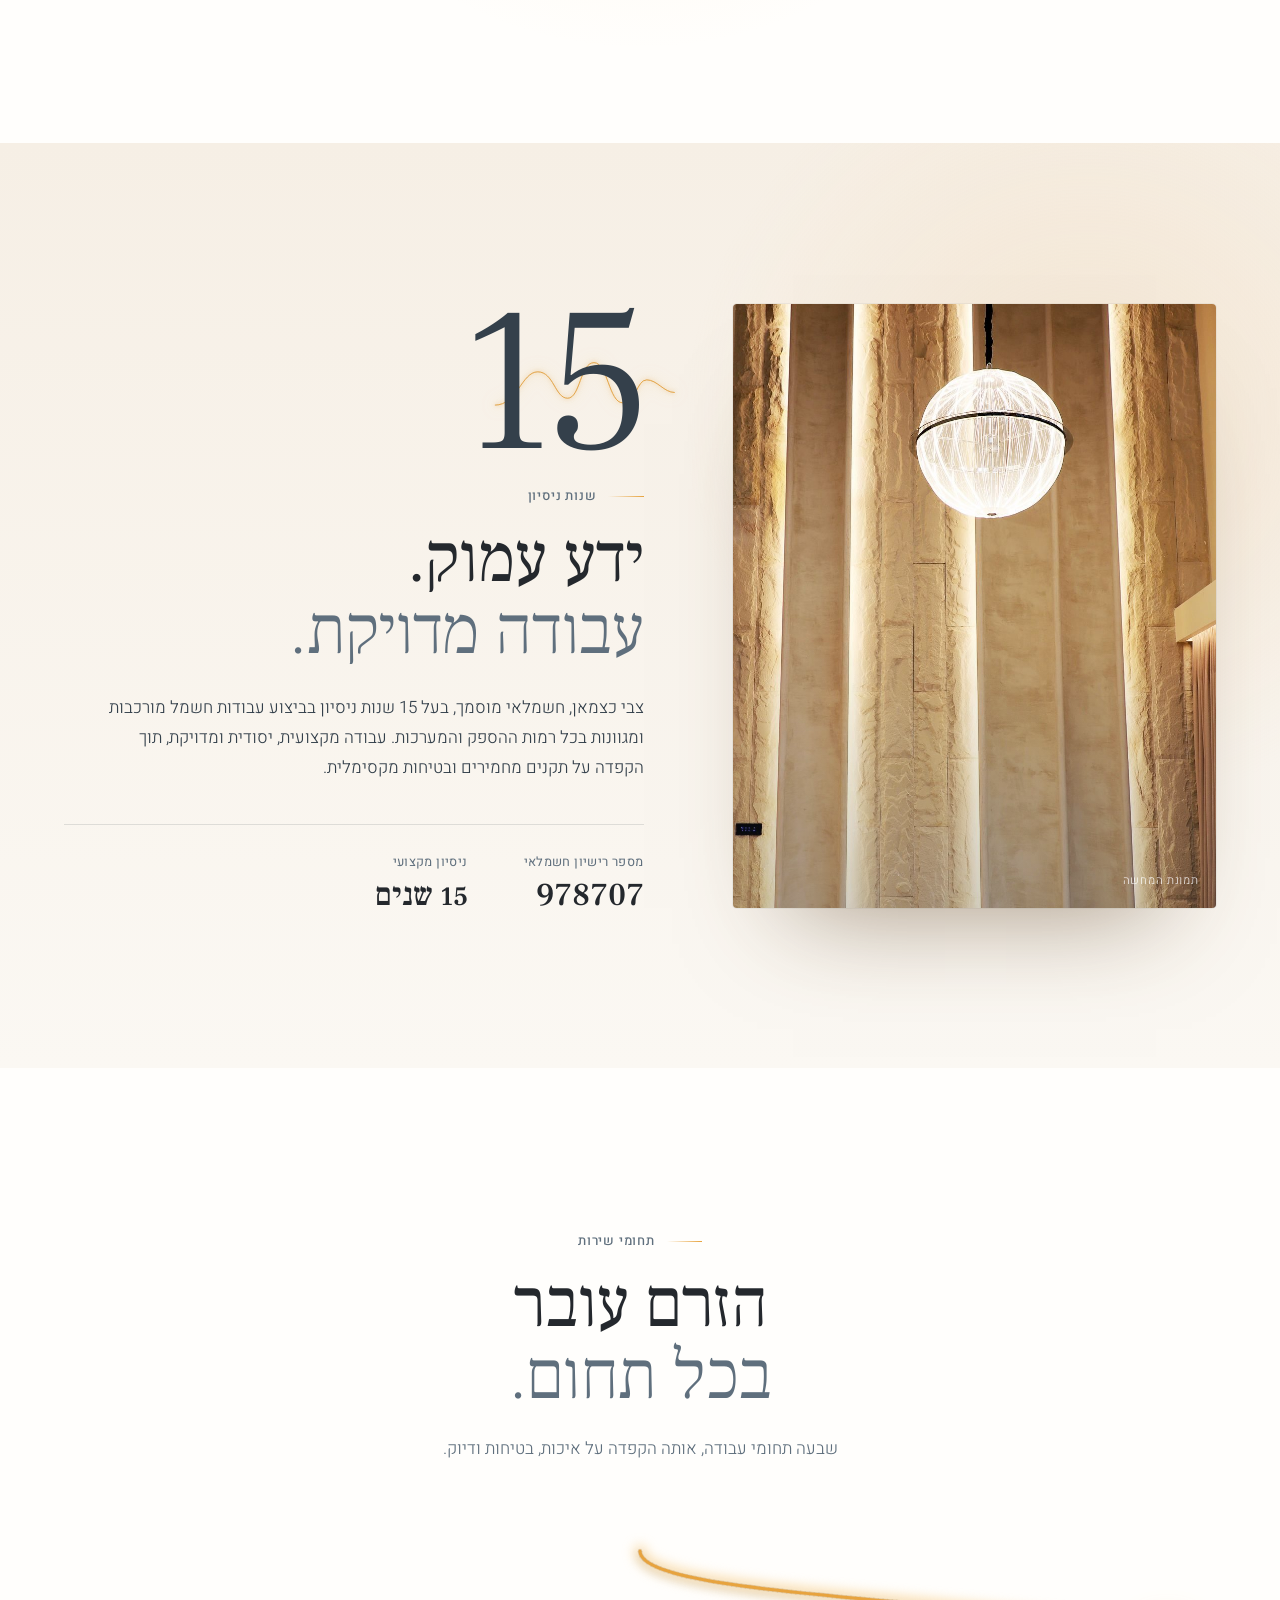
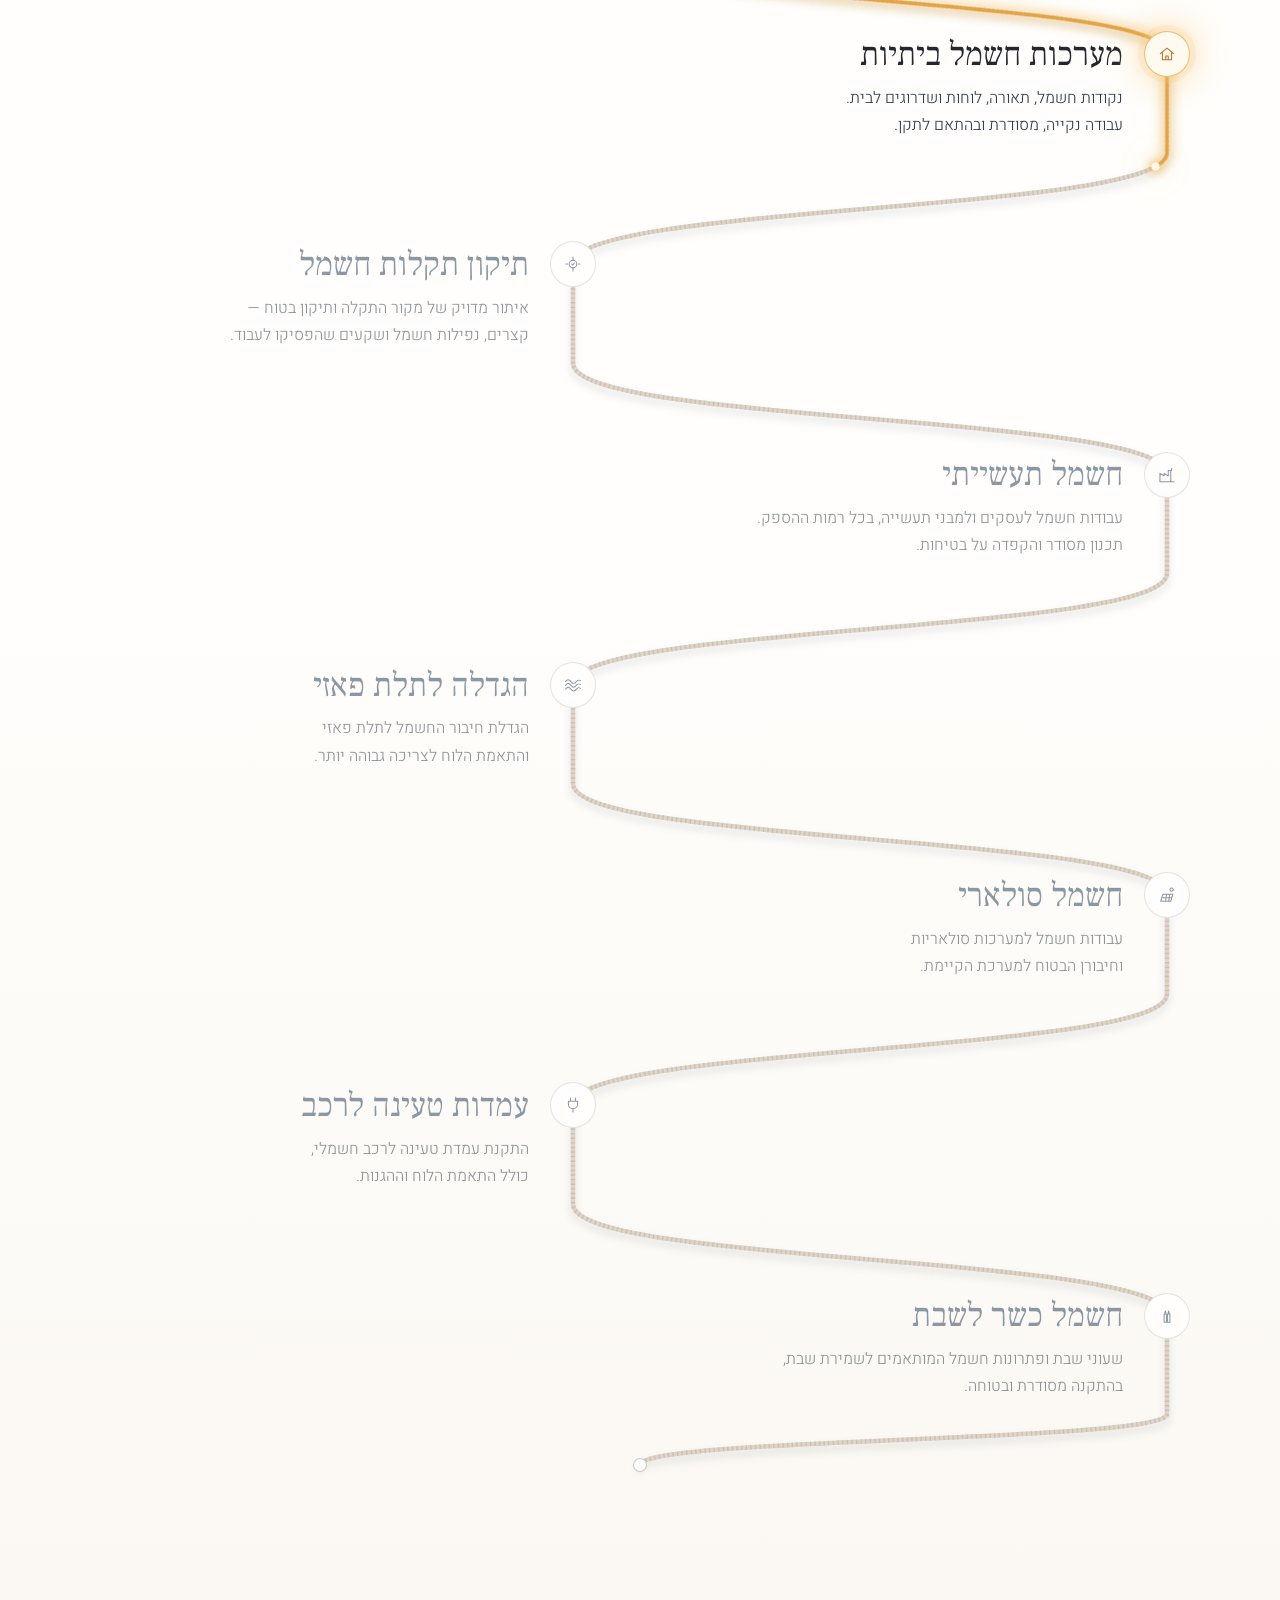
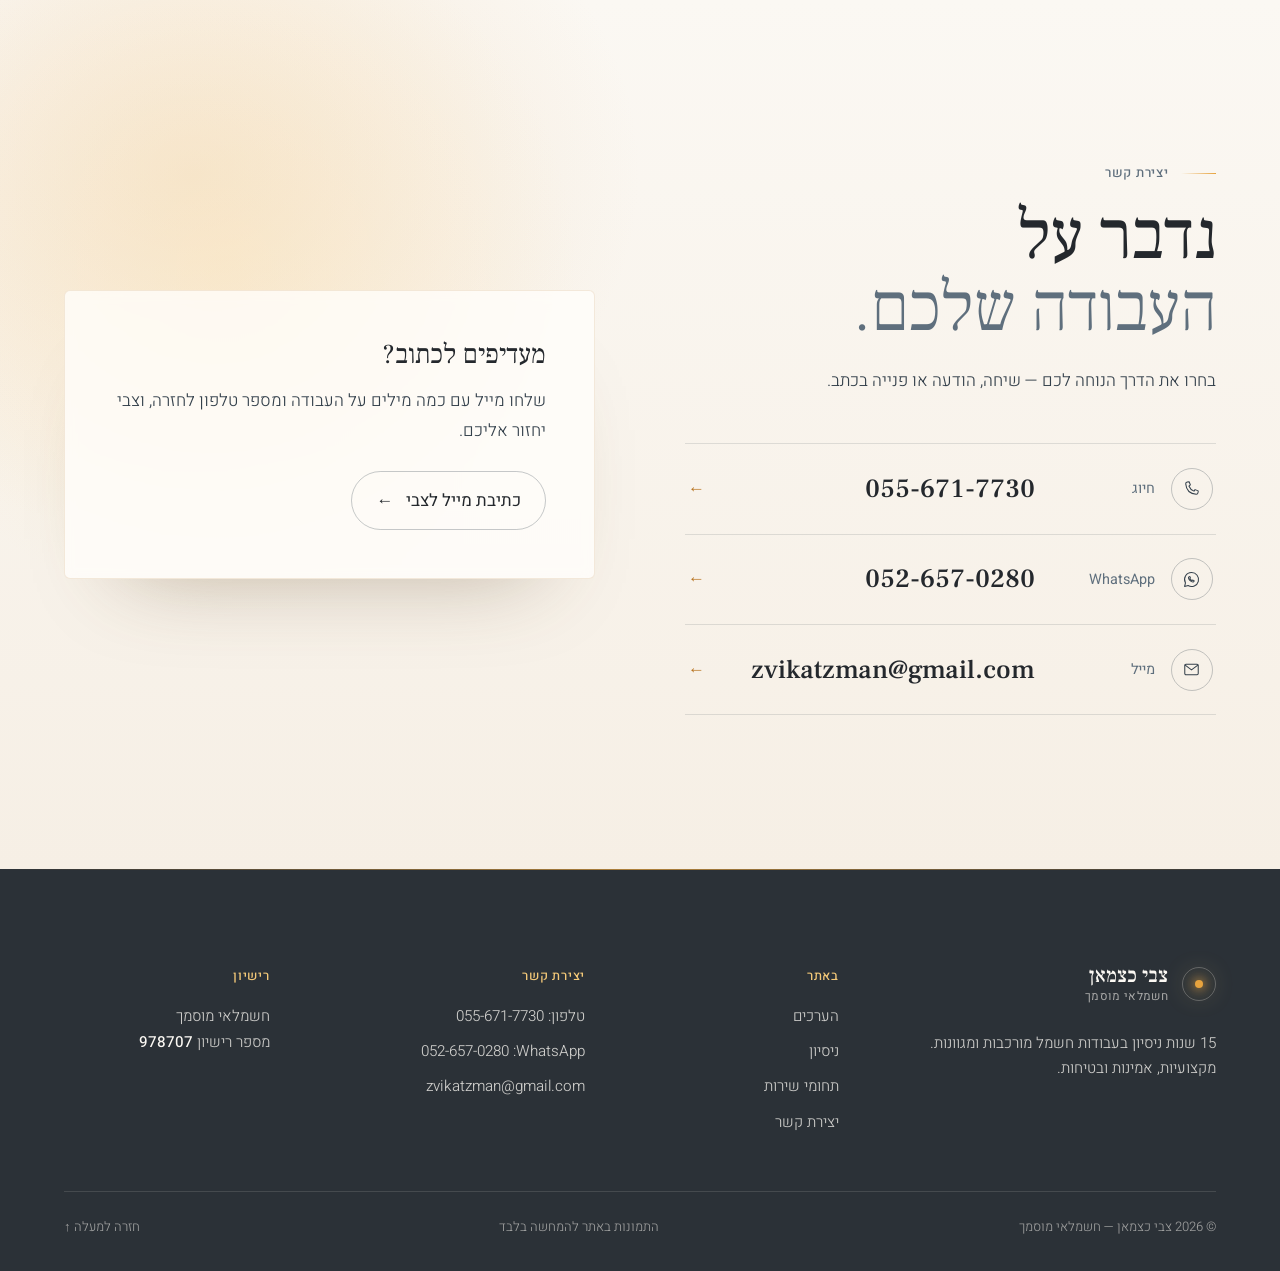
==== commit 8a3b3fdf: "Values section: three pencil lightbulbs replace the breakers - Inline SVG sprite drawn as graphite p" ====
--- a/index.html
+++ b/index.html
@@ -70,57 +70,1142 @@
     <section class="values" id="values" aria-labelledby="values-title">
       <h2 class="visually-hidden" id="values-title">הערכים שלנו</h2>
       <p class="section-eyebrow reveal">הערכים שמובילים כל עבודה</p>
-      <!-- Three independent breakers (RTL: right → left). Pressing one pulls
-           its handle down and reveals the value underneath; pressing again
-           lifts it and hides the value. -->
-      <ul class="breakers">
-        <li class="breakers-item reveal" style="--i:0">
-          <button class="breakers-switch" type="button" aria-pressed="false" aria-label="מפסק: מקצועיות" aria-controls="breaker-value-1">
-            <span class="breakers-body" aria-hidden="true">
-              <span class="breakers-screw breakers-screw--top"></span>
-              <span class="breakers-slot"><span class="breakers-handle"></span></span>
-              <span class="breakers-screw breakers-screw--bottom"></span>
-            </span>
+      <!-- Three pencil-drawn lightbulbs (RTL: right → left), all off at first.
+           Each lights on hover (mouse) or on tap / Enter / Space (toggle).
+           The drawing is one inline SVG sprite: the graphite bulb plus
+           separate warm layers (halo, glass, filament, rays) that fade in. -->
+      <svg class="bulbs-sprite" aria-hidden="true" focusable="false" width="0" height="0">
+<defs>
+<filter id="bulbs-pencil" x="-15%" y="-15%" width="130%" height="130%"><feTurbulence type="fractalNoise" baseFrequency="0.04" numOctaves="2" seed="3" result="warp"/><feDisplacementMap in="SourceGraphic" in2="warp" scale="2.6" xChannelSelector="R" yChannelSelector="G" result="wob"/><feTurbulence type="fractalNoise" baseFrequency="1.15" numOctaves="2" seed="11" result="grain"/><feColorMatrix in="grain" type="matrix" values="0 0 0 0 0  0 0 0 0 0  0 0 0 0 0  1.9 0 0 0 -0.12" result="grainA"/><feComposite in="wob" in2="grainA" operator="in"/></filter>
+<filter id="bulbs-line" x="-15%" y="-15%" width="130%" height="130%"><feTurbulence type="fractalNoise" baseFrequency="0.04" numOctaves="2" seed="3" result="warp"/><feDisplacementMap in="SourceGraphic" in2="warp" scale="2.2" xChannelSelector="R" yChannelSelector="G" result="wob"/><feTurbulence type="fractalNoise" baseFrequency="0.9" numOctaves="2" seed="5" result="grain"/><feColorMatrix in="grain" type="matrix" values="0 0 0 0 0  0 0 0 0 0  0 0 0 0 0  1.3 0 0 0 0.22" result="grainA"/><feComposite in="wob" in2="grainA" operator="in"/></filter>
+<filter id="bulbs-smudge" x="-50%" y="-50%" width="200%" height="200%"><feGaussianBlur stdDeviation="3.5"/></filter>
+<filter id="bulbs-soft" x="-50%" y="-50%" width="200%" height="200%"><feGaussianBlur stdDeviation="2.2"/></filter>
+<clipPath id="bulbs-globe-clip"><path d="M76 192 C76 168 42 150 42 104 C42 64 68 36 100 36 C132 36 158 64 158 104 C158 150 124 168 124 192 Z"/></clipPath>
+<clipPath id="bulbs-base-clip"><path d="M73 200 L127 200 L124 247 L76 247 Z"/></clipPath>
+<radialGradient id="bulbs-glass-warm" cx="100" cy="112" r="64" gradientUnits="userSpaceOnUse"><stop offset="0" stop-color="#ffe3a0" stop-opacity=".75"/><stop offset=".55" stop-color="#fbe7b8" stop-opacity=".38"/><stop offset="1" stop-color="#fbeccb" stop-opacity="0"/></radialGradient>
+<radialGradient id="bulbs-halo-warm" cx="100" cy="104" r="96" gradientUnits="userSpaceOnUse"><stop offset=".45" stop-color="#fbe2a8" stop-opacity=".34"/><stop offset="1" stop-color="#fdf0d2" stop-opacity="0"/></radialGradient>
+</defs>
+<symbol id="bulbs-art" viewBox="0 0 200 300" overflow="visible">
+<g fill="none" stroke="#25282b" stroke-linecap="round" stroke-linejoin="round" filter="url(#bulbs-pencil)">
+<ellipse cx="102" cy="279" rx="34" ry="4.5" fill="#2b2e31" stroke="none" opacity=".13" filter="url(#bulbs-smudge)"/>
+<path d="M85 276.8 L118.1 277" stroke-width="0.8" opacity="0.14"/>
+<path d="M82.5 278.7 L118.6 278.9" stroke-width="0.8" opacity="0.15"/>
+<path d="M82 280.3 L121 280.5" stroke-width="0.8" opacity="0.16"/>
+<path d="M87.3 281.9 L118.3 282.1" stroke-width="0.8" opacity="0.14"/>
+<g clip-path="url(#bulbs-globe-clip)">
+<path d="M241.8 77.8 L232.1 95.3" stroke-width="0.7" opacity="0.37"/>
+<path d="M228.8 101.9 L216.4 125.8" stroke-width="0.7" opacity="0.37"/>
+<path d="M213.1 131.4 L197.7 161.1" stroke-width="0.8" opacity="0.37"/>
+<path d="M194.4 166.5 L183.6 186.7" stroke-width="0.5" opacity="0.37"/>
+<path d="M182.2 189 L168.8 215.3" stroke-width="0.7" opacity="0.37"/>
+<path d="M166.3 220.2 L150.7 248.5" stroke-width="0.8" opacity="0.37"/>
+<path d="M146.9 255.2 L137.5 273.8" stroke-width="0.6" opacity="0.37"/>
+<path d="M231.1 91.6 L219 115.6" stroke-width="0.8" opacity="0.37"/>
+<path d="M214.9 121.5 L203.4 142.2" stroke-width="0.6" opacity="0.37"/>
+<path d="M202 145 L191 166" stroke-width="0.5" opacity="0.37"/>
+<path d="M187.8 172.4 L174.9 196.6" stroke-width="0.8" opacity="0.37"/>
+<path d="M170.8 203.6 L159.2 226.3" stroke-width="0.8" opacity="0.37"/>
+<path d="M146.3 250.2 L137.8 268.7" stroke-width="0.7" opacity="0.37"/>
+<path d="M246.8 56.7 L231.9 84" stroke-width="0.8" opacity="0.37"/>
+<path d="M229.2 89.5 L214.5 116.9" stroke-width="0.5" opacity="0.37"/>
+<path d="M213.7 119.5 L202.8 139.4" stroke-width="0.8" opacity="0.37"/>
+<path d="M198.9 145.3 L187.7 166.9" stroke-width="0.8" opacity="0.37"/>
+<path d="M185.1 172.5 L172.9 196.2" stroke-width="0.8" opacity="0.37"/>
+<path d="M170 201.2 L157.9 224.6" stroke-width="0.6" opacity="0.37"/>
+<path d="M155.1 227.5 L139.6 257.6" stroke-width="0.8" opacity="0.37"/>
+<path d="M239.9 64.5 L229.9 82.7" stroke-width="0.7" opacity="0.37"/>
+<path d="M226.2 88.4 L211.6 116.2" stroke-width="0.6" opacity="0.37"/>
+<path d="M198.8 141.5 L186.9 163.9" stroke-width="0.7" opacity="0.37"/>
+<path d="M183.6 167.9 L175.7 184.4" stroke-width="0.7" opacity="0.37"/>
+<path d="M172.4 190.5 L160.1 213.7" stroke-width="0.7" opacity="0.37"/>
+<path d="M158.1 217.3 L147.8 237.6" stroke-width="0.7" opacity="0.37"/>
+<path d="M145.1 242.1 L132.6 265.1" stroke-width="0.8" opacity="0.37"/>
+<path d="M232.2 72.3 L220.8 91.1" stroke-width="0.7" opacity="0.37"/>
+<path d="M220.3 94 L210.3 112.6" stroke-width="0.8" opacity="0.37"/>
+<path d="M207.6 118 L198 136.2" stroke-width="0.7" opacity="0.37"/>
+<path d="M193.6 143.4 L178.9 170.5" stroke-width="0.6" opacity="0.37"/>
+<path d="M176 175.9 L167.2 193" stroke-width="0.7" opacity="0.37"/>
+<path d="M166.8 194.5 L150.2 224" stroke-width="0.8" opacity="0.37"/>
+<path d="M149.3 228.2 L139 245.2" stroke-width="0.8" opacity="0.37"/>
+<path d="M136.2 250.6 L123 275.6" stroke-width="0.8" opacity="0.37"/>
+<path d="M239.8 50.6 L224.4 78.6" stroke-width="0.8" opacity="0.37"/>
+<path d="M222.6 81.3 L213 99" stroke-width="0.6" opacity="0.37"/>
+<path d="M211.3 103 L200.4 123.1" stroke-width="0.5" opacity="0.37"/>
+<path d="M199.2 126 L190.5 143.2" stroke-width="0.5" opacity="0.37"/>
+<path d="M187.7 148.6 L175.6 171" stroke-width="0.8" opacity="0.37"/>
+<path d="M173.8 174.2 L158.8 201.3" stroke-width="0.5" opacity="0.37"/>
+<path d="M157.5 203.5 L144.3 230.7" stroke-width="0.7" opacity="0.37"/>
+<path d="M142.1 233.1 L131.8 252.7" stroke-width="0.8" opacity="0.37"/>
+<path d="M128.7 259.6 L115.4 282.9" stroke-width="0.6" opacity="0.37"/>
+<path d="M235.1 51.5 L223 74.5" stroke-width="0.5" opacity="0.37"/>
+<path d="M221.4 78.7 L211.3 97.9" stroke-width="0.8" opacity="0.37"/>
+<path d="M196.2 125 L183.4 150.8" stroke-width="0.8" opacity="0.37"/>
+<path d="M179.7 157.1 L170.5 175.1" stroke-width="0.7" opacity="0.37"/>
+<path d="M166.4 180.7 L152.7 206.5" stroke-width="0.5" opacity="0.37"/>
+<path d="M150 213.1 L137.2 236.1" stroke-width="0.8" opacity="0.37"/>
+<path d="M134.4 241.9 L122.2 265.1" stroke-width="0.5" opacity="0.37"/>
+<path d="M216.5 81.6 L205.1 102.8" stroke-width="0.5" opacity="0.37"/>
+<path d="M203.4 105.3 L192.6 124.2" stroke-width="0.6" opacity="0.37"/>
+<path d="M190.1 130.1 L176.7 155.6" stroke-width="0.5" opacity="0.37"/>
+<path d="M160.1 188.3 L151 203.7" stroke-width="0.6" opacity="0.37"/>
+<path d="M147 210.8 L137.9 229.3" stroke-width="0.8" opacity="0.37"/>
+<path d="M134.7 234.7 L119.9 261.9" stroke-width="0.5" opacity="0.37"/>
+<path d="M228.7 51.9 L218.7 69.8" stroke-width="0.8" opacity="0.37"/>
+<path d="M218.5 71.7 L202.6 100.6" stroke-width="0.8" opacity="0.37"/>
+<path d="M199.9 105.1 L188.5 127.1" stroke-width="0.6" opacity="0.37"/>
+<path d="M185.4 133 L174.8 153.5" stroke-width="0.8" opacity="0.37"/>
+<path d="M154.5 190.8 L142.4 214.4" stroke-width="0.7" opacity="0.37"/>
+<path d="M130.3 236.9 L119.1 258.9" stroke-width="0.7" opacity="0.37"/>
+<path d="M224.8 52.7 L215.4 70.3" stroke-width="0.8" opacity="0.37"/>
+<path d="M211.3 77.2 L199.6 99.5" stroke-width="0.6" opacity="0.37"/>
+<path d="M198.5 103 L185.3 127" stroke-width="0.6" opacity="0.37"/>
+<path d="M184.1 130.1 L174.6 147.6" stroke-width="0.8" opacity="0.37"/>
+<path d="M172.9 150.3 L163 170.6" stroke-width="0.8" opacity="0.37"/>
+<path d="M161.9 172 L152.8 188" stroke-width="0.6" opacity="0.37"/>
+<path d="M149.7 195 L134.1 222.3" stroke-width="0.7" opacity="0.37"/>
+<path d="M131.9 228.4 L116.2 257.2" stroke-width="0.5" opacity="0.37"/>
+<path d="M216 62.8 L203.3 88.3" stroke-width="0.5" opacity="0.37"/>
+<path d="M201.9 89.8 L189.7 112.9" stroke-width="0.6" opacity="0.37"/>
+<path d="M187.8 117.6 L171.5 146.6" stroke-width="0.8" opacity="0.37"/>
+<path d="M168.9 152.7 L158 172.5" stroke-width="0.7" opacity="0.37"/>
+<path d="M154.3 179.3 L144.6 198.3" stroke-width="0.8" opacity="0.37"/>
+<path d="M141.9 204.1 L129.5 227" stroke-width="0.6" opacity="0.37"/>
+<path d="M223.1 45.4 L210.9 67.3" stroke-width="0.8" opacity="0.37"/>
+<path d="M209.5 70.7 L201.2 87.2" stroke-width="0.8" opacity="0.37"/>
+<path d="M197.7 94 L185.6 114.5" stroke-width="0.6" opacity="0.37"/>
+<path d="M183.6 117.8 L173.1 139.2" stroke-width="0.5" opacity="0.37"/>
+<path d="M170 145.9 L159.4 163.9" stroke-width="0.7" opacity="0.37"/>
+<path d="M157.4 168.7 L141.7 196.8" stroke-width="0.8" opacity="0.37"/>
+<path d="M138.6 203.3 L130 219.7" stroke-width="0.8" opacity="0.37"/>
+<path d="M115 247.5 L104.1 267.8" stroke-width="0.8" opacity="0.37"/>
+<path d="M222.7 40.3 L211.7 58.7" stroke-width="0.7" opacity="0.37"/>
+<path d="M209.9 63.7 L194.6 92.6" stroke-width="0.7" opacity="0.37"/>
+<path d="M192.7 95.3 L181.1 116.5" stroke-width="0.6" opacity="0.37"/>
+<path d="M180.1 118.9 L172 135.5" stroke-width="0.6" opacity="0.37"/>
+<path d="M170.6 137 L160.8 154.4" stroke-width="0.7" opacity="0.37"/>
+<path d="M158.5 159.4 L144.7 186" stroke-width="0.7" opacity="0.37"/>
+<path d="M141.9 189.6 L127.9 216.6" stroke-width="0.7" opacity="0.37"/>
+<path d="M112.8 246.2 L101.9 264.9" stroke-width="0.8" opacity="0.37"/>
+<path d="M218.7 39.1 L208.4 59.2" stroke-width="0.6" opacity="0.37"/>
+<path d="M205.3 65.6 L192.7 87.4" stroke-width="0.7" opacity="0.37"/>
+<path d="M191.2 89.9 L180.5 111.5" stroke-width="0.6" opacity="0.37"/>
+<path d="M179 113 L168.1 134.1" stroke-width="0.7" opacity="0.37"/>
+<path d="M167.4 136 L157.5 152.9" stroke-width="0.7" opacity="0.37"/>
+<path d="M156.5 157.1 L145.4 177.1" stroke-width="0.6" opacity="0.37"/>
+<path d="M141.6 183.9 L125.7 212.8" stroke-width="0.8" opacity="0.37"/>
+<path d="M124.4 217.4 L109 244.2" stroke-width="0.7" opacity="0.37"/>
+<path d="M215.6 37.7 L202.2 62.8" stroke-width="0.8" opacity="0.37"/>
+<path d="M201.8 64.8 L188.6 88.5" stroke-width="0.8" opacity="0.37"/>
+<path d="M176.2 112.5 L161 141.1" stroke-width="0.6" opacity="0.37"/>
+<path d="M157 147.6 L142.7 175" stroke-width="0.5" opacity="0.37"/>
+<path d="M140.5 178.3 L127.5 203.8" stroke-width="0.8" opacity="0.37"/>
+<path d="M126.1 206.5 L112.9 231.1" stroke-width="0.6" opacity="0.37"/>
+<path d="M109.7 236.4 L98.4 258.2" stroke-width="0.8" opacity="0.37"/>
+<path d="M211.5 38.8 L199.4 61.4" stroke-width="0.7" opacity="0.37"/>
+<path d="M199.2 63.8 L185.7 87.8" stroke-width="0.7" opacity="0.37"/>
+<path d="M184.1 92.7 L168.4 121.6" stroke-width="0.6" opacity="0.37"/>
+<path d="M149.3 157.1 L138.9 176.3" stroke-width="0.6" opacity="0.37"/>
+<path d="M135.1 182.5 L125.5 202" stroke-width="0.6" opacity="0.37"/>
+<path d="M122.3 206.4 L112.3 227.5" stroke-width="0.8" opacity="0.37"/>
+<path d="M110.4 230.1 L95.9 257.3" stroke-width="0.7" opacity="0.37"/>
+<path d="M209.9 36 L193.9 66" stroke-width="0.7" opacity="0.37"/>
+<path d="M191.8 69.4 L177.5 96.1" stroke-width="0.6" opacity="0.37"/>
+<path d="M175.5 100.6 L159 129.9" stroke-width="0.6" opacity="0.37"/>
+<path d="M157.4 135 L144.9 157.7" stroke-width="0.5" opacity="0.37"/>
+<path d="M144.1 159 L133.2 180.4" stroke-width="0.6" opacity="0.37"/>
+<path d="M130.9 185 L118 207.4" stroke-width="0.7" opacity="0.37"/>
+<path d="M114.7 213.7 L100.9 241.2" stroke-width="0.6" opacity="0.37"/>
+<path d="M197.8 52.9 L183.4 79.5" stroke-width="0.6" opacity="0.37"/>
+<path d="M182.4 82.2 L167.6 108.1" stroke-width="0.7" opacity="0.37"/>
+<path d="M165.3 112.7 L152.2 137.3" stroke-width="0.8" opacity="0.37"/>
+<path d="M149.7 144 L135.5 170" stroke-width="0.7" opacity="0.37"/>
+<path d="M133.4 172.4 L124.9 190.4" stroke-width="0.8" opacity="0.37"/>
+<path d="M121.6 196 L111.2 215.1" stroke-width="0.7" opacity="0.37"/>
+<path d="M106.9 222 L97.1 241.7" stroke-width="0.8" opacity="0.37"/>
+<path d="M196.1 51 L184.9 71.6" stroke-width="0.8" opacity="0.37"/>
+<path d="M182.8 75.6 L168 103.4" stroke-width="0.6" opacity="0.37"/>
+<path d="M166.6 105.8 L152.5 130.4" stroke-width="0.8" opacity="0.37"/>
+<path d="M150.6 134.7 L141.7 152.7" stroke-width="0.8" opacity="0.37"/>
+<path d="M140.8 155 L128 178.3" stroke-width="0.8" opacity="0.37"/>
+<path d="M123.7 184.9 L108 214.9" stroke-width="0.8" opacity="0.37"/>
+<path d="M105.6 219.1 L90.8 247.3" stroke-width="0.6" opacity="0.37"/>
+<path d="M203.8 29.6 L192.9 49.9" stroke-width="0.7" opacity="0.37"/>
+<path d="M189.7 55.6 L177.1 80.1" stroke-width="0.7" opacity="0.37"/>
+<path d="M173.8 85.2 L163.8 103.3" stroke-width="0.6" opacity="0.37"/>
+<path d="M161.1 109.7 L145.7 138.9" stroke-width="0.7" opacity="0.36"/>
+<path d="M144 142.6 L128.5 170.6" stroke-width="0.7" opacity="0.37"/>
+<path d="M127.9 173 L114.7 197.7" stroke-width="0.6" opacity="0.37"/>
+<path d="M111.8 201.9 L100.3 222.6" stroke-width="0.6" opacity="0.37"/>
+<path d="M97.8 229.2 L85.1 252.5" stroke-width="0.8" opacity="0.37"/>
+<path d="M197.3 36.1 L186.3 56.1" stroke-width="0.7" opacity="0.37"/>
+<path d="M182.8 62.8 L169.7 86" stroke-width="0.6" opacity="0.37"/>
+<path d="M166.7 91.5 L152.2 119.6" stroke-width="0.6" opacity="0.35"/>
+<path d="M112.2 194.6 L98.2 220.3" stroke-width="0.6" opacity="0.37"/>
+<path d="M97.9 222.6 L86.3 244.1" stroke-width="0.5" opacity="0.37"/>
+<path d="M189.7 43.9 L174.3 71.8" stroke-width="0.8" opacity="0.37"/>
+<path d="M171.4 78.8 L157 105.2" stroke-width="0.6" opacity="0.34"/>
+<path d="M154.4 110.7 L145 127.5" stroke-width="0.6" opacity="0.33"/>
+<path d="M142.8 132.5 L129.1 156.8" stroke-width="0.8" opacity="0.37"/>
+<path d="M114.6 185.8 L101.8 208.3" stroke-width="0.7" opacity="0.37"/>
+<path d="M99.5 213.8 L85.5 239.3" stroke-width="0.8" opacity="0.37"/>
+<path d="M191.8 34 L176.5 60.4" stroke-width="0.6" opacity="0.37"/>
+<path d="M176.3 62.4 L164.2 84" stroke-width="0.8" opacity="0.36"/>
+<path d="M161.2 91 L148.1 114" stroke-width="0.8" opacity="0.32"/>
+<path d="M145.3 120.2 L132.6 145.1" stroke-width="0.7" opacity="0.33"/>
+<path d="M128.6 151.5 L113.8 179.1" stroke-width="0.6" opacity="0.37"/>
+<path d="M110.7 184.9 L100.1 204.2" stroke-width="0.8" opacity="0.37"/>
+<path d="M98.7 207.9 L88.5 227.6" stroke-width="0.6" opacity="0.37"/>
+<path d="M85.2 234.6 L70.4 261.5" stroke-width="0.8" opacity="0.37"/>
+<path d="M193.3 23.7 L177.7 53.1" stroke-width="0.8" opacity="0.37"/>
+<path d="M151.4 104.8 L137.1 131" stroke-width="0.7" opacity="0.31"/>
+<path d="M134.7 136 L120 161.9" stroke-width="0.5" opacity="0.36"/>
+<path d="M117.5 166.6 L109 183.5" stroke-width="0.8" opacity="0.37"/>
+<path d="M108.1 185.5 L93.7 212.8" stroke-width="0.6" opacity="0.37"/>
+<path d="M89.8 219.2 L80.7 237.1" stroke-width="0.8" opacity="0.37"/>
+<path d="M184.1 34.4 L172.7 56.7" stroke-width="0.8" opacity="0.37"/>
+<path d="M170.9 60.2 L158.5 83.1" stroke-width="0.7" opacity="0.33"/>
+<path d="M142.5 113.9 L130.5 136.7" stroke-width="0.6" opacity="0.30"/>
+<path d="M128.6 140.1 L117.1 160.2" stroke-width="0.8" opacity="0.35"/>
+<path d="M114.6 164.3 L106.8 181.5" stroke-width="0.7" opacity="0.37"/>
+<path d="M103.3 187.5 L88.2 216" stroke-width="0.7" opacity="0.37"/>
+<path d="M86.7 218.3 L72.6 243.5" stroke-width="0.8" opacity="0.37"/>
+<path d="M183.7 29.1 L168.9 56.7" stroke-width="0.6" opacity="0.37"/>
+<path d="M152.2 88.2 L140 112.2" stroke-width="0.7" opacity="0.27"/>
+<path d="M139.5 114.2 L127.5 134.9" stroke-width="0.5" opacity="0.28"/>
+<path d="M124.2 139.6 L114.9 158.7" stroke-width="0.8" opacity="0.34"/>
+<path d="M112.9 161.7 L98.3 189.7" stroke-width="0.6" opacity="0.37"/>
+<path d="M97.9 191.7 L82.8 218.4" stroke-width="0.7" opacity="0.37"/>
+<path d="M81.6 222.7 L65.1 250.7" stroke-width="0.7" opacity="0.37"/>
+<path d="M182.6 26.9 L167.7 52.9" stroke-width="0.7" opacity="0.37"/>
+<path d="M166.4 57 L152.7 82.7" stroke-width="0.6" opacity="0.30"/>
+<path d="M132.6 119.7 L120.6 143.4" stroke-width="0.6" opacity="0.29"/>
+<path d="M117.9 147.8 L102 178" stroke-width="0.6" opacity="0.37"/>
+<path d="M99.6 182.7 L85.6 207" stroke-width="0.6" opacity="0.37"/>
+<path d="M83.1 212.6 L69.5 239.9" stroke-width="0.7" opacity="0.37"/>
+<path d="M158.1 65.5 L148.9 83.7" stroke-width="0.6" opacity="0.27"/>
+<path d="M145.6 87.8 L132.8 113.9" stroke-width="0.7" opacity="0.24"/>
+<path d="M99.1 176.1 L86.3 199.3" stroke-width="0.7" opacity="0.37"/>
+<path d="M84.7 203 L71.4 227.8" stroke-width="0.6" opacity="0.37"/>
+<path d="M70.3 229.7 L57.4 254.4" stroke-width="0.5" opacity="0.37"/>
+<path d="M169.3 36.9 L157.4 59.9" stroke-width="0.8" opacity="0.33"/>
+<path d="M153.7 65.1 L138.3 94.3" stroke-width="0.5" opacity="0.24"/>
+<path d="M117.7 134.3 L101.9 163.5" stroke-width="0.6" opacity="0.31"/>
+<path d="M83.4 198.5 L73 219.1" stroke-width="0.5" opacity="0.37"/>
+<path d="M176.9 16.9 L161.9 42.8" stroke-width="0.8" opacity="0.37"/>
+<path d="M159 50.2 L144.9 75.1" stroke-width="0.6" opacity="0.26"/>
+<path d="M143.8 77.3 L132.2 99.9" stroke-width="0.8" opacity="0.21"/>
+<path d="M100.9 158.7 L92.2 176.3" stroke-width="0.7" opacity="0.37"/>
+<path d="M90 179.3 L75 206.6" stroke-width="0.7" opacity="0.37"/>
+<path d="M72.5 211.7 L62.8 229.6" stroke-width="0.8" opacity="0.37"/>
+<path d="M157.4 48.3 L140.9 77.6" stroke-width="0.6" opacity="0.25"/>
+<path d="M97.5 160.3 L83.5 186.7" stroke-width="0.5" opacity="0.37"/>
+<path d="M81.8 188.6 L68 215.9" stroke-width="0.7" opacity="0.37"/>
+<path d="M66.4 218.4 L55.8 236.8" stroke-width="0.7" opacity="0.37"/>
+<path d="M170.5 17.6 L156.7 41.4" stroke-width="0.8" opacity="0.36"/>
+<path d="M155.4 45.7 L141.6 72.3" stroke-width="0.7" opacity="0.24"/>
+<path d="M122 108.6 L110.7 128.3" stroke-width="0.7" opacity="0.20"/>
+<path d="M110.2 129.8 L98.1 153.9" stroke-width="0.8" opacity="0.27"/>
+<path d="M96.3 156.4 L82.7 183.4" stroke-width="0.7" opacity="0.37"/>
+<path d="M79.2 187.9 L67.1 210.3" stroke-width="0.5" opacity="0.37"/>
+<path d="M65.3 214 L50.9 240.5" stroke-width="0.7" opacity="0.37"/>
+<path d="M149.2 50.5 L140.1 66.8" stroke-width="0.6" opacity="0.23"/>
+<path d="M94.1 154.2 L82.9 176.5" stroke-width="0.6" opacity="0.36"/>
+<path d="M81.4 179.6 L70.3 200.3" stroke-width="0.8" opacity="0.37"/>
+<path d="M162.6 19.3 L149.3 44.6" stroke-width="0.5" opacity="0.32"/>
+<path d="M112.4 114.2 L97.4 142.5" stroke-width="0.7" opacity="0.21"/>
+<path d="M93.7 149.3 L81.1 173.8" stroke-width="0.6" opacity="0.34"/>
+<path d="M78.3 179.2 L68.1 196.9" stroke-width="0.7" opacity="0.37"/>
+<path d="M66.8 199.4 L57.3 217" stroke-width="0.5" opacity="0.37"/>
+<path d="M55.2 222.1 L40 249.8" stroke-width="0.7" opacity="0.37"/>
+<path d="M159 19.5 L148.4 39.9" stroke-width="0.5" opacity="0.31"/>
+<path d="M146.7 43.4 L131.5 72" stroke-width="0.6" opacity="0.20"/>
+<path d="M129.1 77.2 L118.4 95.3" stroke-width="0.7" opacity="0.14"/>
+<path d="M102.7 125.4 L89.2 151.9" stroke-width="0.8" opacity="0.24"/>
+<path d="M86 158.2 L73.3 181.5" stroke-width="0.7" opacity="0.37"/>
+<path d="M69.3 188.1 L60.5 205.6" stroke-width="0.8" opacity="0.37"/>
+<path d="M58.3 210.5 L46.1 232.1" stroke-width="0.7" opacity="0.37"/>
+<path d="M157.7 16.7 L145.7 40.1" stroke-width="0.7" opacity="0.30"/>
+<path d="M143.9 42.9 L132.6 63.6" stroke-width="0.6" opacity="0.20"/>
+<path d="M71.9 178.3 L55.9 207.7" stroke-width="0.7" opacity="0.37"/>
+<path d="M54.2 211 L38.5 240.5" stroke-width="0.7" opacity="0.37"/>
+<path d="M148.2 28.6 L135.7 50.8" stroke-width="0.8" opacity="0.24"/>
+<path d="M86.9 142 L72.2 170.6" stroke-width="0.6" opacity="0.31"/>
+<path d="M70.6 173.9 L57.8 197.5" stroke-width="0.6" opacity="0.37"/>
+<path d="M53.9 203.8 L44.1 224.4" stroke-width="0.7" opacity="0.37"/>
+<path d="M80.7 147.6 L66.7 174.8" stroke-width="0.6" opacity="0.33"/>
+<path d="M65.9 177.3 L54.8 196.8" stroke-width="0.6" opacity="0.37"/>
+<path d="M54.4 198.9 L38.9 227" stroke-width="0.5" opacity="0.37"/>
+<path d="M74.8 151.9 L60.4 179.6" stroke-width="0.6" opacity="0.35"/>
+<path d="M58.2 183.7 L48.4 201" stroke-width="0.8" opacity="0.37"/>
+<path d="M46.7 204.8 L36.1 224.7" stroke-width="0.6" opacity="0.37"/>
+<path d="M72.7 151.2 L58.3 176.6" stroke-width="0.7" opacity="0.35"/>
+<path d="M56.9 179.9 L41.7 208.2" stroke-width="0.6" opacity="0.37"/>
+<path d="M39.1 212.7 L26.1 237.5" stroke-width="0.6" opacity="0.37"/>
+<path d="M142.3 12.8 L131.2 34" stroke-width="0.5" opacity="0.25"/>
+<path d="M68.7 152.8 L57.1 173.9" stroke-width="0.6" opacity="0.34"/>
+<path d="M55.2 178.8 L45.1 196.6" stroke-width="0.5" opacity="0.37"/>
+<path d="M43.3 199.2 L33.2 218.7" stroke-width="0.6" opacity="0.37"/>
+<path d="M138.3 15.3 L127.1 35.4" stroke-width="0.8" opacity="0.23"/>
+<path d="M40.2 200.4 L24.7 228.9" stroke-width="0.5" opacity="0.37"/>
+<path d="M138.4 8.9 L123 38.6" stroke-width="0.6" opacity="0.22"/>
+<path d="M76.2 125.2 L66.8 143.5" stroke-width="0.6" opacity="0.19"/>
+<path d="M50 174.2 L39.5 194.7" stroke-width="0.7" opacity="0.37"/>
+<path d="M36.8 200.1 L27.2 218.9" stroke-width="0.5" opacity="0.37"/>
+<path d="M139 1.3 L130.3 17.5" stroke-width="0.6" opacity="0.28"/>
+<path d="M127.6 21.7 L117.5 43.6" stroke-width="0.5" opacity="0.16"/>
+<path d="M42.1 182.5 L32.5 203.1" stroke-width="0.6" opacity="0.37"/>
+<path d="M31.2 205 L17.8 230.7" stroke-width="0.8" opacity="0.37"/>
+<path d="M56.8 150.4 L41.1 180" stroke-width="0.5" opacity="0.36"/>
+<path d="M39 184.8 L28.1 203.5" stroke-width="0.6" opacity="0.37"/>
+<path d="M52.1 154.2 L42.3 172.1" stroke-width="0.5" opacity="0.35"/>
+<path d="M42.7 165.5 L33.5 182.7" stroke-width="0.7" opacity="0.37"/>
+<path d="M32.1 186.5 L21.7 204.6" stroke-width="0.6" opacity="0.37"/>
+<path d="M30.3 182.1 L21.7 200.1" stroke-width="0.8" opacity="0.37"/>
+<path d="M19.5 202.3 L5 229.3" stroke-width="0.6" opacity="0.37"/>
+<path d="M40.2 158.5 L30.8 175.2" stroke-width="0.7" opacity="0.37"/>
+<path d="M28.8 178.6 L16.9 201.4" stroke-width="0.6" opacity="0.37"/>
+<path d="M119 1.9 L109.7 19.3" stroke-width="0.6" opacity="0.21"/>
+<path d="M60.2 112.4 L44.8 142.4" stroke-width="0.8" opacity="0.17"/>
+<path d="M30.7 168.3 L19.5 189.8" stroke-width="0.7" opacity="0.37"/>
+<path d="M19 191.6 L7 211.7" stroke-width="0.6" opacity="0.37"/>
+<path d="M119.3 -4.5 L107.5 16.6" stroke-width="0.8" opacity="0.22"/>
+<path d="M53.8 119.2 L38.4 148.9" stroke-width="0.7" opacity="0.21"/>
+<path d="M35.6 154.2 L24.6 175" stroke-width="0.6" opacity="0.37"/>
+<path d="M21.1 180.4 L7 206.7" stroke-width="0.5" opacity="0.37"/>
+<path d="M42.1 134.2 L32.9 152.9" stroke-width="0.8" opacity="0.27"/>
+<path d="M30.2 156 L15.5 185.8" stroke-width="0.6" opacity="0.37"/>
+<path d="M11.8 191 L1.1 212.8" stroke-width="0.6" opacity="0.37"/>
+<path d="M115.8 -9.9 L102.4 16.7" stroke-width="0.7" opacity="0.22"/>
+<path d="M50.8 112.3 L40.6 133.2" stroke-width="0.8" opacity="0.16"/>
+<path d="M24.7 161.2 L13.3 182.8" stroke-width="0.7" opacity="0.37"/>
+<path d="M11.2 186.8 L-1.2 210.3" stroke-width="0.7" opacity="0.37"/>
+<path d="M36.3 134.9 L22.8 160" stroke-width="0.8" opacity="0.31"/>
+<path d="M20.6 165.6 L8.9 186" stroke-width="0.8" opacity="0.37"/>
+<path d="M8 188.8 L-0.9 205.2" stroke-width="0.6" opacity="0.37"/>
+<path d="M114.4 -17.3 L104.5 1" stroke-width="0.6" opacity="0.28"/>
+<path d="M29.6 142.7 L17.4 165" stroke-width="0.7" opacity="0.35"/>
+<path d="M15.2 169.3 L0.7 197.9" stroke-width="0.7" opacity="0.37"/>
+<path d="M108.8 -13 L97.7 8.5" stroke-width="0.8" opacity="0.23"/>
+<path d="M20 154.4 L7 179.4" stroke-width="0.8" opacity="0.37"/>
+<path d="M4.2 183.9 L-9.1 210" stroke-width="0.5" opacity="0.37"/>
+<path d="M109.6 -21.1 L93.7 8.2" stroke-width="0.5" opacity="0.25"/>
+<path d="M29.5 129 L16.7 153.1" stroke-width="0.6" opacity="0.30"/>
+<path d="M13.4 158.8 L4.1 176.9" stroke-width="0.6" opacity="0.37"/>
+<path d="M1.3 182.3 L-10.3 205.1" stroke-width="0.6" opacity="0.37"/>
+<path d="M97.4 -6.1 L86.6 14.2" stroke-width="0.6" opacity="0.18"/>
+<path d="M23.9 132.7 L10.9 158.6" stroke-width="0.6" opacity="0.33"/>
+<path d="M98.9 -14.7 L89.4 4.7" stroke-width="0.5" opacity="0.23"/>
+<path d="M10.5 152 L-2.6 176.5" stroke-width="0.7" opacity="0.37"/>
+<path d="M-5.3 181.5 L-16.1 202.1" stroke-width="0.8" opacity="0.37"/>
+<path d="M94.4 -12.7 L82.9 9.4" stroke-width="0.7" opacity="0.20"/>
+<path d="M3.6 157.4 L-5.8 176" stroke-width="0.7" opacity="0.37"/>
+<path d="M-7.2 180.1 L-17.1 197.1" stroke-width="0.8" opacity="0.37"/>
+<path d="M29.2 104.1 L16 129.9" stroke-width="0.7" opacity="0.20"/>
+<path d="M12.6 136.8 L2 155" stroke-width="0.7" opacity="0.36"/>
+<path d="M0.1 159.4 L-13.2 185" stroke-width="0.6" opacity="0.37"/>
+<path d="M8.6 136.3 L-2.8 158.7" stroke-width="0.7" opacity="0.37"/>
+<path d="M-5.3 163.1 L-20.7 190.9" stroke-width="0.7" opacity="0.37"/>
+<path d="M92.2 -27.2 L81.2 -7.3" stroke-width="0.7" opacity="0.28"/>
+<path d="M19.5 109.1 L4.1 137.7" stroke-width="0.6" opacity="0.26"/>
+<path d="M3.5 140.3 L-7.8 160.5" stroke-width="0.5" opacity="0.37"/>
+<path d="M-9.2 163.7 L-24.8 191.5" stroke-width="0.7" opacity="0.37"/>
+<path d="M85.2 -20 L72.5 4.6" stroke-width="0.5" opacity="0.22"/>
+<path d="M14 114.5 L1 138.2" stroke-width="0.7" opacity="0.29"/>
+<path d="M-2.7 144 L-11.4 161.2" stroke-width="0.7" opacity="0.37"/>
+<path d="M-14 166.4 L-26.8 190" stroke-width="0.6" opacity="0.37"/>
+<path d="M15.4 105.2 L4.7 125.1" stroke-width="0.8" opacity="0.24"/>
+<path d="M3.1 129.6 L-12 156.1" stroke-width="0.6" opacity="0.37"/>
+<path d="M-15.1 161.8 L-24.6 180.9" stroke-width="0.7" opacity="0.37"/>
+<path d="M2.8 121 L-8.8 145.3" stroke-width="0.6" opacity="0.35"/>
+<path d="M-12.2 151.3 L-21 168.2" stroke-width="0.5" opacity="0.37"/>
+<path d="M-23.1 171.2 L-34.9 193.6" stroke-width="0.5" opacity="0.37"/>
+<path d="M-3.6 128.3 L-18.8 156.9" stroke-width="0.5" opacity="0.37"/>
+<path d="M-20.7 160.4 L-33 184.3" stroke-width="0.6" opacity="0.37"/>
+<path d="M78.8 -31.4 L69.4 -14.2" stroke-width="0.8" opacity="0.30"/>
+<path d="M1.9 113.1 L-10.8 136.3" stroke-width="0.6" opacity="0.33"/>
+<path d="M-13.5 142 L-29 171.2" stroke-width="0.8" opacity="0.37"/>
+<path d="M-31.1 175.5 L-47.1 203.8" stroke-width="0.6" opacity="0.37"/>
+<path d="M76 -34.4 L65.1 -12.7" stroke-width="0.8" opacity="0.30"/>
+<path d="M-2.5 113.5 L-11 131.5" stroke-width="0.8" opacity="0.33"/>
+<path d="M-30.6 167.9 L-45 194.5" stroke-width="0.8" opacity="0.37"/>
+<path d="M-9.5 122.6 L-23.4 148.6" stroke-width="0.8" opacity="0.37"/>
+<path d="M-25.3 151.8 L-34.7 169.7" stroke-width="0.8" opacity="0.37"/>
+<path d="M-36.3 171.4 L-48 194" stroke-width="0.7" opacity="0.37"/>
+<path d="M14.8 70.3 L0.3 96.9" stroke-width="0.8" opacity="0.17"/>
+<path d="M-2.2 102.7 L-17.3 131.2" stroke-width="0.6" opacity="0.33"/>
+<path d="M-21.2 136.3 L-29.7 155" stroke-width="0.8" opacity="0.37"/>
+<path d="M-31.9 158.6 L-43 178.9" stroke-width="0.8" opacity="0.37"/>
+<path d="M70.4 -39.9 L56.9 -14.9" stroke-width="0.6" opacity="0.32"/>
+<path d="M-6.8 103.2 L-20.6 130.1" stroke-width="0.8" opacity="0.34"/>
+<path d="M-22.1 131.9 L-34.1 156.4" stroke-width="0.6" opacity="0.37"/>
+<path d="M-37.5 162.6 L-48 182.5" stroke-width="0.7" opacity="0.37"/>
+<path d="M58.8 -26.6 L46 -0.8" stroke-width="0.6" opacity="0.26"/>
+<path d="M-26.1 132.4 L-36.6 153.1" stroke-width="0.8" opacity="0.37"/>
+<path d="M56.8 -29.6 L43 -3" stroke-width="0.7" opacity="0.28"/>
+<path d="M-17.6 109.8 L-32.7 139.7" stroke-width="0.7" opacity="0.37"/>
+<path d="M-35.1 143.5 L-48.8 170.7" stroke-width="0.7" opacity="0.37"/>
+<path d="M50.9 -23.9 L36.9 1.7" stroke-width="0.8" opacity="0.26"/>
+<path d="M-6.9 84.6 L-20.5 110.2" stroke-width="0.8" opacity="0.30"/>
+<path d="M-23.2 116 L-32.7 134.6" stroke-width="0.8" opacity="0.37"/>
+<path d="M-36.8 140.5 L-49.4 165.4" stroke-width="0.6" opacity="0.37"/>
+<path d="M49.5 -28.8 L39.5 -7.9" stroke-width="0.8" opacity="0.29"/>
+<path d="M37.7 -5 L23.1 21.1" stroke-width="0.5" opacity="0.20"/>
+<path d="M10.9 45.2 L-4.3 73.1" stroke-width="0.6" opacity="0.19"/>
+<path d="M-5.5 76.1 L-18.2 100.7" stroke-width="0.7" opacity="0.28"/>
+<path d="M-19.6 102.2 L-34.4 129.2" stroke-width="0.8" opacity="0.37"/>
+<path d="M-36.3 133.6 L-47.4 156.1" stroke-width="0.8" opacity="0.37"/>
+<path d="M68.4 -31.3 L84 -23.3" stroke-width="0.8" opacity="0.16"/>
+<path d="M89 -20.9 L103.8 -12.4" stroke-width="0.7" opacity="0.12"/>
+<path d="M156.4 15.5 L169.2 21.9" stroke-width="0.6" opacity="0.21"/>
+<path d="M192.1 34.9 L204.2 40.5" stroke-width="0.5" opacity="0.27"/>
+<path d="M206.1 42.4 L219.2 48.9" stroke-width="0.7" opacity="0.27"/>
+<path d="M224.9 51.8 L236.8 58.1" stroke-width="0.5" opacity="0.27"/>
+<path d="M76.4 -23.1 L89 -17.1" stroke-width="0.8" opacity="0.12"/>
+<path d="M95.6 -13.4 L110.1 -5.4" stroke-width="0.7" opacity="0.10"/>
+<path d="M167.6 25.2 L180.8 31.9" stroke-width="0.5" opacity="0.24"/>
+<path d="M186 35.2 L198 40.9" stroke-width="0.7" opacity="0.27"/>
+<path d="M203.7 44.2 L218.3 52.1" stroke-width="0.8" opacity="0.27"/>
+<path d="M222.2 54.1 L237 61.3" stroke-width="0.5" opacity="0.27"/>
+<path d="M243.1 65.2 L262.9 75.2" stroke-width="0.7" opacity="0.27"/>
+<path d="M56.5 -29.3 L70.2 -21.8" stroke-width="0.7" opacity="0.15"/>
+<path d="M115.8 1.4 L135.6 11.9" stroke-width="0.7" opacity="0.10"/>
+<path d="M139.6 14.6 L158.6 24.4" stroke-width="0.5" opacity="0.15"/>
+<path d="M182.2 36.5 L197.4 44.6" stroke-width="0.8" opacity="0.27"/>
+<path d="M202.5 48 L217.1 54.8" stroke-width="0.6" opacity="0.27"/>
+<path d="M220.2 57.6 L238.8 66.2" stroke-width="0.5" opacity="0.27"/>
+<path d="M240.8 68 L258.4 77.6" stroke-width="0.7" opacity="0.27"/>
+<path d="M155.8 27.2 L171.3 35.1" stroke-width="0.8" opacity="0.19"/>
+<path d="M201.3 50.7 L214.8 59" stroke-width="0.8" opacity="0.27"/>
+<path d="M219.1 60.8 L237.2 69.8" stroke-width="0.8" opacity="0.27"/>
+<path d="M240.6 72.6 L257.3 81.2" stroke-width="0.7" opacity="0.27"/>
+<path d="M175.9 41.7 L194.8 51.6" stroke-width="0.6" opacity="0.27"/>
+<path d="M201.6 55.7 L218.9 64.5" stroke-width="0.5" opacity="0.27"/>
+<path d="M220.4 65.4 L232.1 72.5" stroke-width="0.7" opacity="0.27"/>
+<path d="M234.8 73.4 L253.6 83.7" stroke-width="0.7" opacity="0.27"/>
+<path d="M171.6 42.9 L190 52.5" stroke-width="0.7" opacity="0.25"/>
+<path d="M193.6 55.6 L207 62.8" stroke-width="0.6" opacity="0.27"/>
+<path d="M212.8 65 L225.5 71.3" stroke-width="0.6" opacity="0.27"/>
+<path d="M231.8 74.7 L245 82" stroke-width="0.6" opacity="0.27"/>
+<path d="M249.5 83.8 L266.5 93.9" stroke-width="0.6" opacity="0.27"/>
+<path d="M187.3 55 L205.8 64.9" stroke-width="0.8" opacity="0.27"/>
+<path d="M209.5 66.7 L221.2 72.6" stroke-width="0.7" opacity="0.27"/>
+<path d="M224.2 74.5 L238 81.9" stroke-width="0.6" opacity="0.27"/>
+<path d="M238.7 82.9 L256.9 92.2" stroke-width="0.6" opacity="0.27"/>
+<path d="M148.3 38.7 L160.3 44.7" stroke-width="0.8" opacity="0.13"/>
+<path d="M165.8 47.1 L186.2 58.1" stroke-width="0.7" opacity="0.22"/>
+<path d="M190.7 60.9 L210 71.9" stroke-width="0.6" opacity="0.27"/>
+<path d="M217.9 75 L232.8 83.3" stroke-width="0.7" opacity="0.27"/>
+<path d="M235.1 83.9 L249.6 92" stroke-width="0.7" opacity="0.27"/>
+<path d="M35.4 -18.2 L47.8 -10.6" stroke-width="0.7" opacity="0.12"/>
+<path d="M188.7 64.8 L200.7 70.1" stroke-width="0.7" opacity="0.27"/>
+<path d="M206.5 73.1 L225 83.7" stroke-width="0.7" opacity="0.27"/>
+<path d="M164.1 54.6 L183.1 64.5" stroke-width="0.6" opacity="0.21"/>
+<path d="M189.6 68.5 L208 77.8" stroke-width="0.8" opacity="0.27"/>
+<path d="M214.7 81.5 L228.5 88" stroke-width="0.6" opacity="0.27"/>
+<path d="M230.7 89.9 L244.7 96.7" stroke-width="0.7" opacity="0.27"/>
+<path d="M181.5 67.4 L195.2 74.7" stroke-width="0.8" opacity="0.27"/>
+<path d="M200.6 78.1 L218.2 86.6" stroke-width="0.5" opacity="0.27"/>
+<path d="M219.1 87.5 L232.2 94.9" stroke-width="0.8" opacity="0.27"/>
+<path d="M163.4 61.2 L178.2 69.1" stroke-width="0.7" opacity="0.19"/>
+<path d="M182.9 71.9 L200 81.2" stroke-width="0.6" opacity="0.27"/>
+<path d="M205.7 83.5 L225 94.1" stroke-width="0.5" opacity="0.27"/>
+<path d="M227.8 95.2 L244 104.3" stroke-width="0.7" opacity="0.27"/>
+<path d="M177.5 72.1 L198.3 82.6" stroke-width="0.7" opacity="0.27"/>
+<path d="M199.8 84.8 L212.3 90.4" stroke-width="0.6" opacity="0.27"/>
+<path d="M214.1 92 L230.2 100.5" stroke-width="0.5" opacity="0.27"/>
+<path d="M232.1 101.5 L246.8 109" stroke-width="0.7" opacity="0.27"/>
+<path d="M192 83.6 L208 91.7" stroke-width="0.6" opacity="0.27"/>
+<path d="M212.7 94.9 L225.7 102.3" stroke-width="0.6" opacity="0.27"/>
+<path d="M228.2 102.9 L246.5 113.7" stroke-width="0.5" opacity="0.27"/>
+<path d="M144 62.3 L163.6 72.9" stroke-width="0.7" opacity="0.11"/>
+<path d="M186.7 85.1 L199.6 92.7" stroke-width="0.8" opacity="0.27"/>
+<path d="M204.6 95.3 L216.3 100.6" stroke-width="0.8" opacity="0.27"/>
+<path d="M221.7 103.9 L235.4 110.8" stroke-width="0.6" opacity="0.27"/>
+<path d="M172.4 82 L184.8 88.6" stroke-width="0.8" opacity="0.24"/>
+<path d="M209 101.7 L227.2 110.6" stroke-width="0.6" opacity="0.27"/>
+<path d="M173.1 86.1 L193.1 95.7" stroke-width="0.7" opacity="0.27"/>
+<path d="M199.1 99.9 L215.5 107.6" stroke-width="0.6" opacity="0.27"/>
+<path d="M218.5 110.4 L238.7 120.8" stroke-width="0.7" opacity="0.27"/>
+<path d="M172 88.2 L185.8 96" stroke-width="0.7" opacity="0.25"/>
+<path d="M213.7 110.7 L232.3 121" stroke-width="0.6" opacity="0.27"/>
+<path d="M151.5 81.4 L165.2 88.1" stroke-width="0.5" opacity="0.14"/>
+<path d="M189.4 101.8 L203.8 108.5" stroke-width="0.7" opacity="0.27"/>
+<path d="M209.2 111.6 L227.6 122.1" stroke-width="0.5" opacity="0.27"/>
+<path d="M154.9 86.8 L167.8 93.9" stroke-width="0.6" opacity="0.16"/>
+<path d="M191.6 106.8 L211.7 117" stroke-width="0.5" opacity="0.27"/>
+<path d="M217.4 120.2 L237.8 131.3" stroke-width="0.6" opacity="0.27"/>
+<path d="M146.6 87.3 L167.3 97.7" stroke-width="0.7" opacity="0.14"/>
+<path d="M170.4 99.1 L190.2 110.7" stroke-width="0.8" opacity="0.27"/>
+<path d="M192.6 111.1 L207.2 118.6" stroke-width="0.7" opacity="0.27"/>
+<path d="M213.3 122.2 L230.8 131.8" stroke-width="0.6" opacity="0.27"/>
+<path d="M179.1 107 L199.3 118.2" stroke-width="0.6" opacity="0.27"/>
+<path d="M204 121.7 L224.1 131.7" stroke-width="0.8" opacity="0.27"/>
+<path d="M178.9 111.1 L192.4 117.5" stroke-width="0.7" opacity="0.27"/>
+<path d="M197.9 121 L208.9 127.5" stroke-width="0.7" opacity="0.27"/>
+<path d="M175.2 113.3 L195.1 124.6" stroke-width="0.8" opacity="0.27"/>
+<path d="M181.2 119.9 L200.5 130.1" stroke-width="0.8" opacity="0.27"/>
+<path d="M202.7 131.9 L221.5 141.2" stroke-width="0.7" opacity="0.27"/>
+<path d="M136.4 99.5 L152 107.7" stroke-width="0.8" opacity="0.11"/>
+<path d="M156.6 110.6 L174.3 120.8" stroke-width="0.5" opacity="0.23"/>
+<path d="M197.3 132.8 L209.1 138.4" stroke-width="0.8" opacity="0.27"/>
+<path d="M173.3 123.3 L188.4 131.4" stroke-width="0.6" opacity="0.27"/>
+<path d="M155.2 117.5 L175.4 127.9" stroke-width="0.6" opacity="0.24"/>
+<path d="M177.2 129 L190.6 136.4" stroke-width="0.7" opacity="0.27"/>
+<path d="M194.3 138.2 L214.6 148.4" stroke-width="0.7" opacity="0.27"/>
+<path d="M149.6 117.9 L160.7 123.7" stroke-width="0.6" opacity="0.20"/>
+<path d="M186.1 137.2 L199.3 144.3" stroke-width="0.8" opacity="0.27"/>
+<path d="M134.1 114.2 L151 123.8" stroke-width="0.6" opacity="0.14"/>
+<path d="M153.8 125.1 L165.9 131.4" stroke-width="0.7" opacity="0.24"/>
+<path d="M170.5 133.4 L186 141.6" stroke-width="0.8" opacity="0.27"/>
+<path d="M188.7 143.5 L208 153.5" stroke-width="0.8" opacity="0.27"/>
+<path d="M165.4 135.5 L178.8 141.4" stroke-width="0.7" opacity="0.27"/>
+<path d="M180.2 143.2 L196.9 151.4" stroke-width="0.6" opacity="0.27"/>
+<path d="M201.5 154.7 L216.6 162" stroke-width="0.6" opacity="0.27"/>
+<path d="M127.8 118.1 L147.3 128.9" stroke-width="0.7" opacity="0.13"/>
+<path d="M173.7 142.1 L189.6 151.1" stroke-width="0.7" opacity="0.27"/>
+<path d="M196.7 154.1 L207.6 160.2" stroke-width="0.7" opacity="0.27"/>
+<path d="M125.2 120.8 L142.8 129.6" stroke-width="0.6" opacity="0.13"/>
+<path d="M150.2 133.9 L170.8 144.6" stroke-width="0.8" opacity="0.27"/>
+<path d="M175.2 147.3 L195.7 157.8" stroke-width="0.6" opacity="0.27"/>
+<path d="M199.9 160.3 L216.9 169.1" stroke-width="0.7" opacity="0.27"/>
+<path d="M145.2 134.9 L161.1 143.6" stroke-width="0.6" opacity="0.24"/>
+<path d="M164 145.1 L182.7 154.5" stroke-width="0.5" opacity="0.27"/>
+<path d="M127.3 128.3 L141.5 136.5" stroke-width="0.8" opacity="0.15"/>
+<path d="M169.3 151 L183.7 159.7" stroke-width="0.7" opacity="0.27"/>
+<path d="M187.4 161.2 L204.7 169.6" stroke-width="0.6" opacity="0.27"/>
+<path d="M121.7 130 L136.2 137.3" stroke-width="0.5" opacity="0.14"/>
+<path d="M138.8 139.4 L152.6 147" stroke-width="0.6" opacity="0.23"/>
+<path d="M159.2 149.2 L173.2 157.2" stroke-width="0.6" opacity="0.27"/>
+<path d="M196.6 169.8 L211.6 177.3" stroke-width="0.6" opacity="0.27"/>
+<path d="M143.8 145.3 L159.6 153.9" stroke-width="0.6" opacity="0.27"/>
+<path d="M163.2 154.8 L181 164.2" stroke-width="0.5" opacity="0.27"/>
+<path d="M185.5 167.5 L201.7 175.6" stroke-width="0.8" opacity="0.27"/>
+<path d="M133.2 142.7 L149.6 151.8" stroke-width="0.6" opacity="0.23"/>
+<path d="M154.2 154.3 L166.8 161" stroke-width="0.5" opacity="0.27"/>
+<path d="M171.1 163.4 L188.4 172.4" stroke-width="0.8" opacity="0.27"/>
+<path d="M193.6 174.9 L206.7 181.7" stroke-width="0.7" opacity="0.27"/>
+<path d="M140.7 150.6 L158.4 160.1" stroke-width="0.5" opacity="0.27"/>
+<path d="M161.7 161.7 L172.9 168.2" stroke-width="0.6" opacity="0.27"/>
+<path d="M121.9 145.6 L140.6 155.3" stroke-width="0.8" opacity="0.21"/>
+<path d="M143.6 156.3 L162.2 165.9" stroke-width="0.7" opacity="0.27"/>
+<path d="M166.4 168.9 L177.3 174.1" stroke-width="0.6" opacity="0.27"/>
+<path d="M183.1 177.1 L201 186.7" stroke-width="0.7" opacity="0.27"/>
+<path d="M123.5 149.9 L140.6 158.9" stroke-width="0.8" opacity="0.23"/>
+<path d="M146.4 161.9 L164.7 170.9" stroke-width="0.6" opacity="0.27"/>
+<path d="M170 173.6 L181.7 180.1" stroke-width="0.7" opacity="0.27"/>
+<path d="M184.8 181.9 L200.9 189.7" stroke-width="0.8" opacity="0.27"/>
+<path d="M93 136.5 L108.1 144.7" stroke-width="0.8" opacity="0.09"/>
+<path d="M131.7 156.6 L145.5 164" stroke-width="0.6" opacity="0.27"/>
+<path d="M150 166.1 L164.1 173.7" stroke-width="0.6" opacity="0.27"/>
+<path d="M167.3 175.2 L183.9 185.3" stroke-width="0.6" opacity="0.27"/>
+<path d="M190.7 189.1 L206.1 196.4" stroke-width="0.7" opacity="0.27"/>
+<path d="M108.6 149 L129.3 159.6" stroke-width="0.5" opacity="0.19"/>
+<path d="M131.9 161.6 L150.3 171.2" stroke-width="0.5" opacity="0.27"/>
+<path d="M154.1 172.7 L168.7 180.5" stroke-width="0.8" opacity="0.27"/>
+<path d="M191.1 191.9 L208.9 202" stroke-width="0.6" opacity="0.27"/>
+<path d="M108.2 153 L120.1 159" stroke-width="0.8" opacity="0.19"/>
+<path d="M123.6 161.3 L136.7 167.1" stroke-width="0.7" opacity="0.26"/>
+<path d="M140.7 169.3 L151.8 175.9" stroke-width="0.5" opacity="0.27"/>
+<path d="M158.6 178.6 L170.3 185.2" stroke-width="0.7" opacity="0.27"/>
+<path d="M171.8 186.2 L184.5 193.4" stroke-width="0.5" opacity="0.27"/>
+<path d="M118 161.2 L132.9 169.7" stroke-width="0.5" opacity="0.26"/>
+<path d="M138.7 172.8 L155 181.5" stroke-width="0.6" opacity="0.27"/>
+<path d="M159.5 183.8 L179.2 194.3" stroke-width="0.6" opacity="0.27"/>
+<path d="M185.3 197.1 L202 206.1" stroke-width="0.5" opacity="0.27"/>
+<path d="M-20.7 91.5 L-4.1 100.5" stroke-width="0.5" opacity="0.13"/>
+<path d="M166 190.6 L185.4 200.9" stroke-width="0.8" opacity="0.27"/>
+<path d="M95.5 156.8 L114 167.1" stroke-width="0.5" opacity="0.20"/>
+<path d="M118.8 169.2 L132.5 177.8" stroke-width="0.6" opacity="0.27"/>
+<path d="M136.5 179 L147.6 184.6" stroke-width="0.6" opacity="0.27"/>
+<path d="M131 180.6 L143.1 186.7" stroke-width="0.8" opacity="0.27"/>
+<path d="M149.1 189.4 L163.7 197.9" stroke-width="0.8" opacity="0.27"/>
+<path d="M98.1 166.1 L117 176" stroke-width="0.7" opacity="0.25"/>
+<path d="M122 178.2 L135.4 185.5" stroke-width="0.5" opacity="0.27"/>
+<path d="M-30.9 100.9 L-16.2 109.1" stroke-width="0.7" opacity="0.20"/>
+<path d="M89.6 165.3 L108.9 176.2" stroke-width="0.7" opacity="0.23"/>
+<path d="M134.3 188.4 L153.5 199.6" stroke-width="0.8" opacity="0.27"/>
+<path d="M160.6 203.3 L177.8 212.8" stroke-width="0.5" opacity="0.27"/>
+<path d="M-31.9 105.5 L-13.7 114.9" stroke-width="0.6" opacity="0.20"/>
+<path d="M98.2 174.6 L119.1 184.8" stroke-width="0.8" opacity="0.27"/>
+<path d="M140.5 196.9 L155.4 204.8" stroke-width="0.5" opacity="0.27"/>
+<path d="M161.6 208.3 L176.8 216.9" stroke-width="0.8" opacity="0.27"/>
+<path d="M-20.3 114.8 L-1.5 125" stroke-width="0.8" opacity="0.18"/>
+<path d="M48 151.2 L64.4 160.4" stroke-width="0.8" opacity="0.14"/>
+<path d="M87.8 171.8 L106.3 182.5" stroke-width="0.7" opacity="0.26"/>
+<path d="M112.5 185.8 L124.9 191.6" stroke-width="0.8" opacity="0.27"/>
+<path d="M127.3 193.5 L145.5 202.5" stroke-width="0.7" opacity="0.27"/>
+<path d="M147.4 203.9 L161.7 211.3" stroke-width="0.7" opacity="0.27"/>
+<path d="M163.6 212.9 L178.3 220.2" stroke-width="0.6" opacity="0.27"/>
+<path d="M14.3 137.3 L28.7 144.1" stroke-width="0.7" opacity="0.14"/>
+<path d="M56.9 160.1 L77.2 170.9" stroke-width="0.7" opacity="0.19"/>
+<path d="M80.3 172.2 L96.9 181.2" stroke-width="0.8" opacity="0.25"/>
+<path d="M101.2 183.2 L121.5 193.7" stroke-width="0.8" opacity="0.27"/>
+<path d="M146.2 207 L164.8 216.8" stroke-width="0.8" opacity="0.27"/>
+<path d="M-8.1 128.6 L9.6 138.4" stroke-width="0.7" opacity="0.17"/>
+<path d="M52.9 161.3 L69.5 170.1" stroke-width="0.8" opacity="0.19"/>
+<path d="M73.9 172.5 L87.7 180.1" stroke-width="0.6" opacity="0.24"/>
+<path d="M93.3 182.2 L108.1 191.1" stroke-width="0.7" opacity="0.27"/>
+<path d="M135.8 205 L146.9 211.5" stroke-width="0.5" opacity="0.27"/>
+<path d="M153 214.2 L169.8 223.3" stroke-width="0.8" opacity="0.27"/>
+<path d="M-33.6 119.2 L-14.9 128.9" stroke-width="0.8" opacity="0.24"/>
+<path d="M9.3 141.4 L23.1 150" stroke-width="0.8" opacity="0.17"/>
+<path d="M29 152.3 L43 159.8" stroke-width="0.8" opacity="0.17"/>
+<path d="M70.7 174.1 L90.8 185.4" stroke-width="0.8" opacity="0.26"/>
+<path d="M94.3 187.7 L107.3 193.8" stroke-width="0.8" opacity="0.27"/>
+<path d="M109.9 196.1 L126.2 204.4" stroke-width="0.7" opacity="0.27"/>
+<path d="M131.5 207.3 L149.3 216.1" stroke-width="0.6" opacity="0.27"/>
+<path d="M152.9 218.5 L164.2 225.1" stroke-width="0.5" opacity="0.27"/>
+<path d="M170.1 227.9 L182.6 235" stroke-width="0.8" opacity="0.27"/>
+<path d="M-29.4 126 L-14.1 134" stroke-width="0.6" opacity="0.25"/>
+<path d="M5.9 145.3 L25.3 154.7" stroke-width="0.5" opacity="0.19"/>
+<path d="M29 157.1 L41.5 163.3" stroke-width="0.7" opacity="0.19"/>
+<path d="M47.9 167 L65.5 176.2" stroke-width="0.6" opacity="0.22"/>
+<path d="M67.4 178 L87.9 187.4" stroke-width="0.7" opacity="0.27"/>
+<path d="M110 200.2 L126.1 209.1" stroke-width="0.6" opacity="0.27"/>
+<path d="M131.3 211 L143.3 217.2" stroke-width="0.8" opacity="0.27"/>
+<path d="M165 229.7 L178.1 236.1" stroke-width="0.8" opacity="0.27"/>
+<path d="M-28.1 130.1 L-15.2 137.8" stroke-width="0.8" opacity="0.26"/>
+<path d="M26 158.9 L43.9 168.7" stroke-width="0.8" opacity="0.21"/>
+<path d="M47.7 170.6 L66.5 180.7" stroke-width="0.8" opacity="0.24"/>
+<path d="M94.1 196 L114.2 205.9" stroke-width="0.8" opacity="0.27"/>
+<path d="M153.4 227.3 L164 232.8" stroke-width="0.8" opacity="0.27"/>
+<path d="M-24.9 135.7 L-9.9 144.6" stroke-width="0.8" opacity="0.27"/>
+<path d="M-8.4 144.8 L9.3 155.1" stroke-width="0.5" opacity="0.24"/>
+<path d="M15.4 158.1 L31 166.2" stroke-width="0.8" opacity="0.22"/>
+<path d="M54 178.1 L65.4 184" stroke-width="0.8" opacity="0.27"/>
+<path d="M70.2 187.2 L89.1 197.5" stroke-width="0.6" opacity="0.27"/>
+<path d="M93.7 199.6 L111.3 209.1" stroke-width="0.8" opacity="0.27"/>
+<path d="M113.6 210.3 L126.6 217.3" stroke-width="0.7" opacity="0.27"/>
+<path d="M131.3 219.6 L151.1 230.4" stroke-width="0.7" opacity="0.27"/>
+<path d="M153.4 231.4 L168.5 239.3" stroke-width="0.6" opacity="0.27"/>
+<path d="M-45 130.2 L-33.5 136.1" stroke-width="0.6" opacity="0.27"/>
+<path d="M-9.5 149.8 L7 157.3" stroke-width="0.6" opacity="0.25"/>
+<path d="M11.9 160.2 L31.1 170.9" stroke-width="0.8" opacity="0.24"/>
+<path d="M54.9 183.9 L70.5 192.3" stroke-width="0.7" opacity="0.27"/>
+<path d="M99.8 207 L112.5 214" stroke-width="0.5" opacity="0.27"/>
+<path d="M114.8 215.2 L129.7 222.5" stroke-width="0.8" opacity="0.27"/>
+<path d="M156.4 237.5 L173.6 246.2" stroke-width="0.5" opacity="0.27"/>
+<path d="M-44.7 134.1 L-31.4 141.6" stroke-width="0.6" opacity="0.27"/>
+<path d="M-25.3 145.1 L-13 151" stroke-width="0.5" opacity="0.27"/>
+<path d="M-9.4 152.8 L4.5 160.4" stroke-width="0.8" opacity="0.27"/>
+<path d="M29.6 173.5 L49.6 184.1" stroke-width="0.8" opacity="0.27"/>
+<path d="M53.5 186.2 L70.9 195.8" stroke-width="0.7" opacity="0.27"/>
+<path d="M75.9 197.9 L86.8 204" stroke-width="0.8" opacity="0.27"/>
+<path d="M91.5 206.6 L105.8 214.8" stroke-width="0.8" opacity="0.27"/>
+<path d="M111 216.8 L130.6 227.4" stroke-width="0.7" opacity="0.27"/>
+<path d="M136.8 231.6 L154.2 239.7" stroke-width="0.5" opacity="0.27"/>
+<path d="M-44.4 138.4 L-24 149.7" stroke-width="0.7" opacity="0.27"/>
+<path d="M-19.4 152.6 L-5.7 159.5" stroke-width="0.6" opacity="0.27"/>
+<path d="M16.2 170.6 L28.3 177.8" stroke-width="0.5" opacity="0.27"/>
+<path d="M31.3 178.8 L45.1 186.4" stroke-width="0.7" opacity="0.27"/>
+<path d="M46.6 186.5 L66 197.4" stroke-width="0.5" opacity="0.27"/>
+<path d="M68.7 199.1 L88.8 209" stroke-width="0.6" opacity="0.27"/>
+<path d="M93.3 211.8 L107.4 219.3" stroke-width="0.7" opacity="0.27"/>
+<path d="M150.4 242.4 L170.3 252.2" stroke-width="0.6" opacity="0.27"/>
+<path d="M-46.7 142 L-30.9 150.1" stroke-width="0.8" opacity="0.27"/>
+<path d="M-27.6 151.4 L-15.5 157.8" stroke-width="0.8" opacity="0.27"/>
+<path d="M-11.3 160.5 L8.1 171" stroke-width="0.6" opacity="0.27"/>
+<path d="M33.7 184.9 L50.8 193" stroke-width="0.5" opacity="0.27"/>
+<path d="M53.6 194.7 L73.6 205.5" stroke-width="0.6" opacity="0.27"/>
+<path d="M92.7 216 L105.2 222.7" stroke-width="0.5" opacity="0.27"/>
+<path d="M106.4 223.2 L120.5 229.9" stroke-width="0.7" opacity="0.27"/>
+<path d="M126.7 233.5 L145.6 243.8" stroke-width="0.7" opacity="0.27"/>
+<path d="M148.7 245.1 L166.9 255.1" stroke-width="0.7" opacity="0.27"/>
+<path d="M-44.2 147.1 L-24.4 158" stroke-width="0.6" opacity="0.27"/>
+<path d="M0.3 170.6 L20.9 182.1" stroke-width="0.6" opacity="0.27"/>
+<path d="M25.1 184 L40 191.8" stroke-width="0.6" opacity="0.27"/>
+<path d="M86 216.4 L99.3 223.5" stroke-width="0.8" opacity="0.27"/>
+<path d="M101.4 224.1 L114.9 231.4" stroke-width="0.7" opacity="0.27"/>
+<path d="M119.9 234.4 L136.7 243.1" stroke-width="0.7" opacity="0.27"/>
+<path d="M139.9 244.5 L151.7 251.4" stroke-width="0.8" opacity="0.27"/>
+<path d="M157.1 254.5 L173.7 262.2" stroke-width="0.5" opacity="0.27"/>
+<path d="M-29.6 158.2 L-9 169.3" stroke-width="0.8" opacity="0.27"/>
+<path d="M-6.9 170.8 L8.3 178.8" stroke-width="0.8" opacity="0.27"/>
+<path d="M12.8 181.9 L33.4 192.2" stroke-width="0.6" opacity="0.27"/>
+<path d="M98.3 226.9 L113.4 234" stroke-width="0.8" opacity="0.27"/>
+<path d="M114.9 235.1 L133.7 245.4" stroke-width="0.7" opacity="0.27"/>
+<path d="M-47.7 152.8 L-27.5 163.4" stroke-width="0.8" opacity="0.27"/>
+<path d="M-24.5 164.9 L-5.7 175.6" stroke-width="0.7" opacity="0.27"/>
+<path d="M-2.6 175.9 L12 184.8" stroke-width="0.5" opacity="0.27"/>
+<path d="M41.2 199.7 L53.5 205.8" stroke-width="0.7" opacity="0.27"/>
+<path d="M75.9 218.1 L88.1 225.3" stroke-width="0.6" opacity="0.27"/>
+<path d="M91.5 226.8 L107.1 235.2" stroke-width="0.6" opacity="0.27"/>
+<path d="M110.1 235.6 L127 245.4" stroke-width="0.6" opacity="0.27"/>
+<path d="M129.1 246.5 L146.3 255.7" stroke-width="0.6" opacity="0.27"/>
+<path d="M149.3 257.6 L164.5 265" stroke-width="0.6" opacity="0.27"/>
+<path d="M238.8 157.4 L223 165.6" stroke-width="0.8" opacity="0.26"/>
+<path d="M221.5 167.2 L211.1 173.4" stroke-width="0.5" opacity="0.26"/>
+<path d="M207.9 174.4 L199.8 179.1" stroke-width="0.8" opacity="0.26"/>
+<path d="M195.9 181.8 L180 191" stroke-width="0.5" opacity="0.26"/>
+<path d="M162.3 201.5 L152.9 206.5" stroke-width="0.6" opacity="0.26"/>
+<path d="M149.5 209.3 L137.9 215.7" stroke-width="0.7" opacity="0.26"/>
+<path d="M120.7 225.4 L107.9 231.9" stroke-width="0.6" opacity="0.26"/>
+<path d="M88.8 242.9 L74.8 252.1" stroke-width="0.8" opacity="0.26"/>
+<path d="M68.2 255.5 L59.7 260.5" stroke-width="0.6" opacity="0.26"/>
+<path d="M52.5 264.7 L43.7 269.8" stroke-width="0.8" opacity="0.26"/>
+<path d="M230 157.2 L216.8 164.9" stroke-width="0.7" opacity="0.26"/>
+<path d="M214.1 166.8 L198.4 175.7" stroke-width="0.6" opacity="0.26"/>
+<path d="M155.7 199.6 L144.5 206.2" stroke-width="0.5" opacity="0.26"/>
+<path d="M138.9 210.1 L125.9 217.9" stroke-width="0.6" opacity="0.26"/>
+<path d="M120.4 220.9 L109.6 227.6" stroke-width="0.6" opacity="0.26"/>
+<path d="M106.1 228.9 L94.1 236.4" stroke-width="0.7" opacity="0.26"/>
+<path d="M58.1 256.7 L48.5 261.4" stroke-width="0.7" opacity="0.26"/>
+<path d="M250.5 141.5 L240.6 147.5" stroke-width="0.6" opacity="0.26"/>
+<path d="M222.9 158.2 L211 164.4" stroke-width="0.8" opacity="0.26"/>
+<path d="M204.8 167.9 L195.1 174" stroke-width="0.7" opacity="0.26"/>
+<path d="M189.8 176.1 L177.8 184.6" stroke-width="0.8" opacity="0.26"/>
+<path d="M175.1 185.1 L161.6 194" stroke-width="0.8" opacity="0.26"/>
+<path d="M157.5 195.9 L141.8 204.4" stroke-width="0.5" opacity="0.26"/>
+<path d="M136 208.1 L126.6 213.6" stroke-width="0.8" opacity="0.26"/>
+<path d="M120.4 216.6 L110.4 222.1" stroke-width="0.6" opacity="0.26"/>
+<path d="M104.1 226.4 L91.2 233.4" stroke-width="0.5" opacity="0.26"/>
+<path d="M86.8 236.3 L73.8 244.1" stroke-width="0.6" opacity="0.26"/>
+<path d="M67.1 248.3 L56.2 254.8" stroke-width="0.7" opacity="0.26"/>
+<path d="M250.6 137.8 L238 145" stroke-width="0.7" opacity="0.26"/>
+<path d="M195.5 169.7 L181.5 176.9" stroke-width="0.7" opacity="0.26"/>
+<path d="M177.1 179.6 L166 186.2" stroke-width="0.6" opacity="0.26"/>
+<path d="M161.7 188.2 L149.8 196.5" stroke-width="0.6" opacity="0.26"/>
+<path d="M130.6 206.3 L116.7 214.8" stroke-width="0.6" opacity="0.26"/>
+<path d="M110.6 219 L98.5 226" stroke-width="0.6" opacity="0.26"/>
+<path d="M96.6 226.2 L81.3 235.5" stroke-width="0.7" opacity="0.26"/>
+<path d="M77.5 237.9 L62.3 245.9" stroke-width="0.7" opacity="0.26"/>
+<path d="M56.2 249.7 L46.4 255.9" stroke-width="0.7" opacity="0.26"/>
+<path d="M225.7 148 L211 156.5" stroke-width="0.6" opacity="0.26"/>
+<path d="M189.1 169.2 L178.1 176.6" stroke-width="0.7" opacity="0.26"/>
+<path d="M141.7 197.2 L131.4 203" stroke-width="0.5" opacity="0.26"/>
+<path d="M126.4 206.7 L114.1 213.9" stroke-width="0.5" opacity="0.26"/>
+<path d="M110.1 216 L97.6 222.3" stroke-width="0.8" opacity="0.26"/>
+<path d="M91.7 226 L80.3 232.4" stroke-width="0.6" opacity="0.26"/>
+<path d="M72.6 237 L64.5 242.1" stroke-width="0.6" opacity="0.26"/>
+<path d="M57.8 244.8 L48 251.7" stroke-width="0.6" opacity="0.26"/>
+<path d="M244.4 134.4 L231.7 142" stroke-width="0.7" opacity="0.26"/>
+<path d="M229.3 143.1 L220.9 148.9" stroke-width="0.8" opacity="0.26"/>
+<path d="M199 160 L183.3 169.6" stroke-width="0.7" opacity="0.26"/>
+<path d="M178.1 172.7 L168.7 178.4" stroke-width="0.5" opacity="0.26"/>
+<path d="M163.3 180.7 L148.3 190.1" stroke-width="0.8" opacity="0.26"/>
+<path d="M143.9 192 L134 197.6" stroke-width="0.8" opacity="0.26"/>
+<path d="M114.4 209.5 L103.7 215.7" stroke-width="0.8" opacity="0.26"/>
+<path d="M98.5 218.5 L89.2 223.6" stroke-width="0.7" opacity="0.26"/>
+<path d="M68.3 235.9 L55.5 243.1" stroke-width="0.8" opacity="0.26"/>
+<path d="M51.6 246.5 L40.6 252.1" stroke-width="0.5" opacity="0.26"/>
+<path d="M238.7 134.5 L224.9 141.9" stroke-width="0.8" opacity="0.26"/>
+<path d="M219.7 144.8 L206.8 152.6" stroke-width="0.7" opacity="0.26"/>
+<path d="M184.1 166.4 L171.8 172.3" stroke-width="0.6" opacity="0.26"/>
+<path d="M169.1 175.1 L156.4 181.6" stroke-width="0.5" opacity="0.26"/>
+<path d="M150.7 184.6 L137.8 193" stroke-width="0.7" opacity="0.26"/>
+<path d="M106.1 210.6 L90.9 220" stroke-width="0.6" opacity="0.26"/>
+<path d="M72.4 230.8 L63.4 235.3" stroke-width="0.7" opacity="0.26"/>
+<path d="M60.2 236.8 L49.6 243.8" stroke-width="0.8" opacity="0.26"/>
+<path d="M230 135.2 L213.7 144.4" stroke-width="0.7" opacity="0.26"/>
+<path d="M210 146.3 L198.9 152.6" stroke-width="0.7" opacity="0.26"/>
+<path d="M183.1 161.7 L170 170.2" stroke-width="0.5" opacity="0.26"/>
+<path d="M164.3 173 L150.7 180.7" stroke-width="0.5" opacity="0.26"/>
+<path d="M147.8 182.6 L133.1 190.7" stroke-width="0.7" opacity="0.26"/>
+<path d="M131.9 192.4 L120.4 197.9" stroke-width="0.8" opacity="0.26"/>
+<path d="M117.1 200.5 L102.4 208.8" stroke-width="0.7" opacity="0.26"/>
+<path d="M96.9 211.5 L81.9 220.6" stroke-width="0.7" opacity="0.26"/>
+<path d="M63.6 231 L52.2 237.1" stroke-width="0.7" opacity="0.26"/>
+<path d="M238.9 125.8 L230.7 131.5" stroke-width="0.6" opacity="0.26"/>
+<path d="M227.4 133.4 L211.2 142.4" stroke-width="0.7" opacity="0.26"/>
+<path d="M208 144.4 L196.9 150.5" stroke-width="0.5" opacity="0.26"/>
+<path d="M190.1 153.5 L177.9 161.5" stroke-width="0.7" opacity="0.26"/>
+<path d="M170.1 165.6 L161 170.9" stroke-width="0.8" opacity="0.26"/>
+<path d="M133.2 187.8 L119.3 195.5" stroke-width="0.6" opacity="0.26"/>
+<path d="M85.8 214.8 L77.2 219.2" stroke-width="0.8" opacity="0.26"/>
+<path d="M72.8 222.5 L59.5 229.6" stroke-width="0.7" opacity="0.26"/>
+<path d="M57.7 230.9 L47.3 237" stroke-width="0.5" opacity="0.26"/>
+<path d="M41 239.8 L32.6 245.5" stroke-width="0.7" opacity="0.26"/>
+<path d="M224.2 130.9 L214.4 136.3" stroke-width="0.6" opacity="0.26"/>
+<path d="M208.2 140 L197.5 146.3" stroke-width="0.6" opacity="0.26"/>
+<path d="M192.4 149.5 L181.9 155.2" stroke-width="0.5" opacity="0.26"/>
+<path d="M179 156.9 L169.7 162.7" stroke-width="0.6" opacity="0.26"/>
+<path d="M167.1 164 L156.7 170" stroke-width="0.7" opacity="0.26"/>
+<path d="M153 171.4 L140 179.9" stroke-width="0.6" opacity="0.26"/>
+<path d="M119.8 190.8 L108.2 197.1" stroke-width="0.7" opacity="0.26"/>
+<path d="M49.5 231.6 L36.1 239.2" stroke-width="0.6" opacity="0.26"/>
+<path d="M235.2 119.9 L220.7 128.4" stroke-width="0.7" opacity="0.26"/>
+<path d="M215.6 131.4 L205.2 137.3" stroke-width="0.6" opacity="0.26"/>
+<path d="M201.6 139 L186.6 148.1" stroke-width="0.7" opacity="0.26"/>
+<path d="M169.1 157.7 L157.1 165.6" stroke-width="0.6" opacity="0.26"/>
+<path d="M137.5 176.2 L125.6 183.3" stroke-width="0.6" opacity="0.26"/>
+<path d="M121.1 185.9 L113.1 191.3" stroke-width="0.7" opacity="0.26"/>
+<path d="M96 200.6 L80.6 209.1" stroke-width="0.5" opacity="0.26"/>
+<path d="M63.7 219.8 L49.7 227.3" stroke-width="0.6" opacity="0.26"/>
+<path d="M210.9 131.1 L196 138.9" stroke-width="0.8" opacity="0.26"/>
+<path d="M176.1 150.7 L167.5 155.7" stroke-width="0.6" opacity="0.26"/>
+<path d="M165.5 156.8 L151.7 165.3" stroke-width="0.7" opacity="0.26"/>
+<path d="M147.3 166.9 L135.4 174.7" stroke-width="0.8" opacity="0.26"/>
+<path d="M130.2 176.9 L120.1 183.6" stroke-width="0.6" opacity="0.26"/>
+<path d="M114.4 186.1 L99.4 194.7" stroke-width="0.8" opacity="0.26"/>
+<path d="M81.1 205.7 L69.4 212.3" stroke-width="0.7" opacity="0.26"/>
+<path d="M67.8 213.7 L51.9 221.5" stroke-width="0.6" opacity="0.26"/>
+<path d="M49.2 223.2 L35.1 231.6" stroke-width="0.6" opacity="0.26"/>
+<path d="M236 112.3 L222.7 119.6" stroke-width="0.6" opacity="0.26"/>
+<path d="M200 133.4 L189.4 138.6" stroke-width="0.6" opacity="0.26"/>
+<path d="M186 141.5 L170.6 149.8" stroke-width="0.6" opacity="0.26"/>
+<path d="M166.3 152.5 L154 159" stroke-width="0.8" opacity="0.26"/>
+<path d="M133.9 171.1 L118.6 180" stroke-width="0.5" opacity="0.26"/>
+<path d="M116.6 180.9 L105.8 187.4" stroke-width="0.8" opacity="0.26"/>
+<path d="M82.9 200.1 L70.4 207.2" stroke-width="0.7" opacity="0.26"/>
+<path d="M67.7 209 L53.6 217.7" stroke-width="0.7" opacity="0.26"/>
+<path d="M50.5 219.5 L36.3 227" stroke-width="0.8" opacity="0.26"/>
+<path d="M35.1 228 L21.8 235.8" stroke-width="0.8" opacity="0.26"/>
+<path d="M233.6 109 L221.7 116.6" stroke-width="0.8" opacity="0.26"/>
+<path d="M215.1 120.4 L205.4 125.5" stroke-width="0.7" opacity="0.26"/>
+<path d="M201.4 128.6 L187 136.5" stroke-width="0.8" opacity="0.26"/>
+<path d="M112.1 180.1 L96.2 188.8" stroke-width="0.7" opacity="0.26"/>
+<path d="M77 200.1 L63.6 207.2" stroke-width="0.7" opacity="0.26"/>
+<path d="M56.2 211.4 L47.1 216.9" stroke-width="0.8" opacity="0.26"/>
+<path d="M41.3 220.7 L25.9 230" stroke-width="0.7" opacity="0.26"/>
+<path d="M236 104.7 L225.7 111.2" stroke-width="0.6" opacity="0.26"/>
+<path d="M219.2 114.5 L209.3 120.4" stroke-width="0.7" opacity="0.26"/>
+<path d="M205.7 122.4 L195.6 127.5" stroke-width="0.7" opacity="0.26"/>
+<path d="M193.8 129.3 L185 134.2" stroke-width="0.8" opacity="0.26"/>
+<path d="M150.2 154 L135 163.6" stroke-width="0.7" opacity="0.23"/>
+<path d="M112.2 176.6 L97.8 184.9" stroke-width="0.5" opacity="0.24"/>
+<path d="M93.1 187.1 L82.8 193.3" stroke-width="0.8" opacity="0.26"/>
+<path d="M79.1 195.4 L69.6 200.6" stroke-width="0.6" opacity="0.26"/>
+<path d="M40.7 217.3 L29.7 223.2" stroke-width="0.7" opacity="0.26"/>
+<path d="M232.2 102.7 L222.1 109.9" stroke-width="0.5" opacity="0.26"/>
+<path d="M215.6 113.2 L200.7 120.8" stroke-width="0.8" opacity="0.26"/>
+<path d="M180.8 133 L172.2 137.8" stroke-width="0.7" opacity="0.26"/>
+<path d="M169.4 139.9 L153.8 148.8" stroke-width="0.8" opacity="0.25"/>
+<path d="M150.3 150.9 L136.9 158.3" stroke-width="0.6" opacity="0.21"/>
+<path d="M117.8 169.6 L107.6 175.3" stroke-width="0.7" opacity="0.21"/>
+<path d="M83.6 188.9 L74.5 194.2" stroke-width="0.8" opacity="0.26"/>
+<path d="M69.4 197.2 L57.9 204.7" stroke-width="0.6" opacity="0.26"/>
+<path d="M51 208.1 L37 215.8" stroke-width="0.7" opacity="0.26"/>
+<path d="M227.9 101.8 L219.5 106.7" stroke-width="0.7" opacity="0.26"/>
+<path d="M215.5 108.8 L205.8 115.6" stroke-width="0.8" opacity="0.26"/>
+<path d="M201.7 117.8 L191.9 123.3" stroke-width="0.5" opacity="0.26"/>
+<path d="M175.1 133.5 L162.1 140.9" stroke-width="0.6" opacity="0.25"/>
+<path d="M148.3 148.9 L137.7 154.8" stroke-width="0.6" opacity="0.20"/>
+<path d="M101.4 175.4 L90.9 181.7" stroke-width="0.6" opacity="0.22"/>
+<path d="M61.1 199.1 L49.1 205.3" stroke-width="0.5" opacity="0.26"/>
+<path d="M44.2 209.1 L30.1 216.4" stroke-width="0.7" opacity="0.26"/>
+<path d="M224 100.2 L210.4 108.1" stroke-width="0.6" opacity="0.26"/>
+<path d="M158.8 138.6 L147.2 144.8" stroke-width="0.5" opacity="0.19"/>
+<path d="M91.3 177 L79.3 184.4" stroke-width="0.6" opacity="0.22"/>
+<path d="M75.2 186.2 L61 194.2" stroke-width="0.7" opacity="0.26"/>
+<path d="M56.4 197.8 L46.6 202.6" stroke-width="0.8" opacity="0.26"/>
+<path d="M26 214.5 L16.5 220.9" stroke-width="0.7" opacity="0.26"/>
+<path d="M220.6 97.8 L213 102.7" stroke-width="0.6" opacity="0.26"/>
+<path d="M207.7 106 L195.8 112.4" stroke-width="0.7" opacity="0.26"/>
+<path d="M191.9 114.5 L176.5 124.6" stroke-width="0.8" opacity="0.26"/>
+<path d="M174.7 125.7 L161.9 132.3" stroke-width="0.7" opacity="0.22"/>
+<path d="M79.2 180.4 L68.9 186.3" stroke-width="0.5" opacity="0.23"/>
+<path d="M63.2 190.2 L47.3 199" stroke-width="0.5" opacity="0.26"/>
+<path d="M26 211.2 L16.4 216.4" stroke-width="0.8" opacity="0.26"/>
+<path d="M215.5 97.1 L201.8 104.4" stroke-width="0.6" opacity="0.26"/>
+<path d="M200.1 106.5 L185.1 115.6" stroke-width="0.7" opacity="0.26"/>
+<path d="M180.3 117.8 L169.7 123.5" stroke-width="0.6" opacity="0.24"/>
+<path d="M73.7 178.6 L60.8 186.9" stroke-width="0.6" opacity="0.22"/>
+<path d="M58.9 187.4 L46.8 194.6" stroke-width="0.8" opacity="0.26"/>
+<path d="M45.3 195.4 L31.1 203.2" stroke-width="0.7" opacity="0.26"/>
+<path d="M28.6 205.8 L12.8 214.5" stroke-width="0.7" opacity="0.26"/>
+<path d="M223 90 L215 94.3" stroke-width="0.7" opacity="0.26"/>
+<path d="M211.8 96.1 L197.7 103.4" stroke-width="0.7" opacity="0.26"/>
+<path d="M191.7 107.5 L182.3 112.6" stroke-width="0.6" opacity="0.26"/>
+<path d="M178.7 115.6 L164.4 124" stroke-width="0.5" opacity="0.21"/>
+<path d="M159.3 126.3 L149.6 131.4" stroke-width="0.6" opacity="0.15"/>
+<path d="M76 175 L62.9 181.5" stroke-width="0.5" opacity="0.19"/>
+<path d="M41.1 195.1 L25.9 203.2" stroke-width="0.5" opacity="0.26"/>
+<path d="M195 101.6 L184.2 107.5" stroke-width="0.6" opacity="0.26"/>
+<path d="M105 153.9 L94.5 160" stroke-width="0.8" opacity="0.08"/>
+<path d="M56.6 181.2 L44.8 188" stroke-width="0.8" opacity="0.25"/>
+<path d="M26.9 198.6 L17.1 204.1" stroke-width="0.5" opacity="0.26"/>
+<path d="M211.3 87.6 L202.7 93" stroke-width="0.8" opacity="0.26"/>
+<path d="M197.4 95.6 L182.4 104.9" stroke-width="0.8" opacity="0.26"/>
+<path d="M73.8 166.7 L59.7 174.8" stroke-width="0.8" opacity="0.15"/>
+<path d="M54.6 177.6 L41.4 185.2" stroke-width="0.8" opacity="0.23"/>
+<path d="M36.3 188.3 L24.9 194.9" stroke-width="0.7" opacity="0.26"/>
+<path d="M21.6 197.4 L9.2 203.9" stroke-width="0.7" opacity="0.26"/>
+<path d="M195.3 92.8 L181.6 100.5" stroke-width="0.6" opacity="0.26"/>
+<path d="M69.6 164.7 L60.6 170" stroke-width="0.6" opacity="0.12"/>
+<path d="M36.2 185 L23.4 191.7" stroke-width="0.6" opacity="0.26"/>
+<path d="M185.3 94.6 L173.1 101.6" stroke-width="0.6" opacity="0.20"/>
+<path d="M35.9 180.4 L24 187.7" stroke-width="0.6" opacity="0.26"/>
+<path d="M18.3 191.1 L9.6 195.9" stroke-width="0.5" opacity="0.26"/>
+<path d="M194.2 85.4 L181.8 92.3" stroke-width="0.6" opacity="0.25"/>
+<path d="M16.7 187.3 L6.6 193.2" stroke-width="0.8" opacity="0.26"/>
+<path d="M28.5 175.8 L17.5 182.9" stroke-width="0.5" opacity="0.26"/>
+<path d="M10.9 186.2 L-3.2 195.1" stroke-width="0.6" opacity="0.26"/>
+<path d="M210 67.9 L195 75.6" stroke-width="0.6" opacity="0.26"/>
+<path d="M190.5 78.6 L181.1 84.4" stroke-width="0.8" opacity="0.23"/>
+<path d="M175.6 87.9 L164.1 94.5" stroke-width="0.7" opacity="0.13"/>
+<path d="M40.5 165.1 L30.7 171.8" stroke-width="0.6" opacity="0.17"/>
+<path d="M27.2 173.4 L15.8 179.1" stroke-width="0.7" opacity="0.25"/>
+<path d="M10.9 182.3 L1.8 188.5" stroke-width="0.6" opacity="0.26"/>
+<path d="M28.8 168.9 L20.1 173.8" stroke-width="0.6" opacity="0.21"/>
+<path d="M205 63.5 L192.7 69.6" stroke-width="0.6" opacity="0.26"/>
+<path d="M28 165.9 L13 173.7" stroke-width="0.7" opacity="0.21"/>
+<path d="M201.5 61.4 L189.6 67.8" stroke-width="0.8" opacity="0.26"/>
+<path d="M10.2 171.6 L-1 178.7" stroke-width="0.7" opacity="0.26"/>
+<path d="M17 164.6 L1.4 173.6" stroke-width="0.7" opacity="0.24"/>
+<path d="M193.8 58.7 L178.5 66.7" stroke-width="0.7" opacity="0.22"/>
+<path d="M172.1 70.6 L162.2 76.7" stroke-width="0.6" opacity="0.10"/>
+<path d="M0.8 170.1 L-9 175.2" stroke-width="0.7" opacity="0.26"/>
+<path d="M33.2 147 L19.4 155.2" stroke-width="0.6" opacity="0.09"/>
+<path d="M14.7 158.9 L0.9 166.6" stroke-width="0.8" opacity="0.21"/>
+<path d="M197 49 L183.3 56.9" stroke-width="0.5" opacity="0.26"/>
+<path d="M7.6 157.8 L-2 164.8" stroke-width="0.6" opacity="0.22"/>
+<path d="M-5.8 166.7 L-14.8 172" stroke-width="0.8" opacity="0.26"/>
+<path d="M199.3 44.3 L184.9 53.2" stroke-width="0.6" opacity="0.26"/>
+<path d="M180.6 55.1 L168.3 63" stroke-width="0.7" opacity="0.14"/>
+<path d="M7.3 150.6 L-6.4 159.4" stroke-width="0.5" opacity="0.20"/>
+<path d="M10.7 145.8 L-4 154.2" stroke-width="0.6" opacity="0.16"/>
+<path d="M-6.4 154.9 L-15.7 160.2" stroke-width="0.8" opacity="0.26"/>
+<path d="M3.2 146.5 L-7.1 152.6" stroke-width="0.6" opacity="0.18"/>
+<path d="M-10.2 153.8 L-24.4 162.3" stroke-width="0.8" opacity="0.26"/>
+<path d="M192.5 32.6 L178.7 40.1" stroke-width="0.8" opacity="0.24"/>
+<path d="M-6.7 147.2 L-17.5 154.2" stroke-width="0.5" opacity="0.23"/>
+<path d="M189.4 31.5 L178.4 37.2" stroke-width="0.7" opacity="0.24"/>
+<path d="M186.2 28.7 L171.2 37.4" stroke-width="0.8" opacity="0.20"/>
+<path d="M183.8 26.9 L171.3 33.5" stroke-width="0.8" opacity="0.20"/>
+<path d="M-2.2 133 L-17.9 142.2" stroke-width="0.5" opacity="0.16"/>
+<path d="M-6.6 132.4 L-18.8 139.4" stroke-width="0.7" opacity="0.17"/>
+<path d="M-15.4 130.6 L-27.3 137.6" stroke-width="0.6" opacity="0.21"/>
+<path d="M-23.6 132 L-35.7 139.2" stroke-width="0.6" opacity="0.26"/>
+<path d="M-18.2 124 L-32.4 132.6" stroke-width="0.8" opacity="0.21"/>
+<path d="M174.7 5.7 L161.2 13.1" stroke-width="0.6" opacity="0.20"/>
+<path d="M-22.7 118.8 L-32.9 125.2" stroke-width="0.5" opacity="0.20"/>
+<path d="M-21 114.9 L-35.5 122.7" stroke-width="0.6" opacity="0.19"/>
+<path d="M169 -0 L157 7.6" stroke-width="0.6" opacity="0.19"/>
+<path d="M-31 115.7 L-40 121.2" stroke-width="0.6" opacity="0.23"/>
+<path d="M163.3 -4.6 L152.1 2.3" stroke-width="0.7" opacity="0.18"/>
+<path d="M163.8 -8.7 L148.4 0.3" stroke-width="0.6" opacity="0.19"/>
+<path d="M155.5 -7.2 L139.8 0.9" stroke-width="0.8" opacity="0.14"/>
+<path d="M163.1 -15.9 L152.3 -9.3" stroke-width="0.6" opacity="0.23"/>
+<path d="M-30.5 95.8 L-39.4 101.3" stroke-width="0.8" opacity="0.18"/>
+<path d="M159.4 -22.1 L149.5 -15.7" stroke-width="0.5" opacity="0.24"/>
+<path d="M-33.3 89.8 L-42.7 95" stroke-width="0.6" opacity="0.19"/>
+<path d="M154.9 -22.9 L145.7 -17.9" stroke-width="0.8" opacity="0.24"/>
+<path d="M153.3 -25.6 L142 -19.4" stroke-width="0.7" opacity="0.23"/>
+<path d="M-34.9 82.5 L-48.8 91.7" stroke-width="0.5" opacity="0.21"/>
+<path d="M138 -19.9 L127.8 -14" stroke-width="0.8" opacity="0.14"/>
+<path d="M-31.4 73.2 L-44 80.9" stroke-width="0.8" opacity="0.17"/>
+<path d="M147.3 -33.7 L135 -26.7" stroke-width="0.7" opacity="0.25"/>
+<path d="M130.7 -23.7 L119.3 -17.4" stroke-width="0.8" opacity="0.13"/>
+<path d="M139.9 -33.5 L126 -25.9" stroke-width="0.8" opacity="0.21"/>
+<path d="M-51.2 77.3 L-61.5 82.5" stroke-width="0.8" opacity="0.26"/>
+<path d="M142.7 -38.7 L133 -33.5" stroke-width="0.7" opacity="0.26"/>
+<path d="M-29.9 60.3 L-42.9 68" stroke-width="0.7" opacity="0.16"/>
+<path d="M-49.3 71.2 L-60.1 78.6" stroke-width="0.5" opacity="0.26"/>
+</g>
+<path d="M58 104 C57 82 66 64 82 54" stroke-width="1.3" opacity=".42"/>
+<path d="M63 112 C61 101 62 92 65 85" stroke-width=".9" opacity=".3"/>
+<g filter="url(#bulbs-line)">
+<path d="M75.9 192 C76.2 167.8 41.9 150.2 42 103.9 C42.1 63.6 68 35.8 99.7 36 C132.2 36 158 64.2 157.9 104.5 C157.7 149.5 124.1 168.2 123.9 191.9" stroke-width="3" opacity=".95"/>
+<path d="M75.6 191.4 C76.7 168.9 41.5 150.2 41.9 103.1 C42.6 64.1 69.2 37 101 35.4 C131.1 36.7 157.1 64.4 157.2 104.5 C156.9 149 124.9 168 123.9 193.1" stroke-width="1.3" opacity=".6"/>
+<path d="M77.1 190.9 C76.8 167.5 41.9 149.3 40.9 103.2 C41.1 62.8 69.5 35.5 100.2 37.2 C132.7 34.6 159.8 65.7 159.4 103.3 C159.3 150.6 122.1 167.5 124.8 192.2" stroke-width=".8" opacity=".35"/>
+<path d="M96 35.5 C110 34.4 124 38 134 45" stroke-width="1.6" opacity=".55"/>
+<path d="M43 112 C41 96 44 84 50 74" stroke-width="1.4" opacity=".5"/>
+<path d="M150 136 C142 156 126 168 124.5 186" stroke-width="2.2" opacity=".55"/>
+</g>
+<path d="M90 192 L92.5 152 Q100 147 107.5 152 L110 192" stroke-width=".9" opacity=".55"/>
+<path d="M92.5 152 Q100 156 107.5 152" stroke-width=".8" opacity=".45"/>
+<path d="M95.5 151 L87.5 114" stroke-width="1.15" opacity=".85"/>
+<path d="M104.5 151 L113.5 114" stroke-width="1.15" opacity=".85"/>
+<path d="M100 149 L100 121" stroke-width=".8" opacity=".55"/>
+<path d="M100 121 L92 117 M100 121 L108 117" stroke-width=".7" opacity=".5"/>
+<path d="M87.5 114 c.5-3.6 3.1-3.8 3.4 0 c.2 2.4-.9 2.8-.8 0 c.5-3.6 3.1-3.8 3.4 0 c.2 2.4-.9 2.8-.8 0 c.5-3.6 3.1-3.8 3.4 0 c.2 2.4-.9 2.8-.8 0 c.5-3.6 3.1-3.8 3.4 0 c.2 2.4-.9 2.8-.8 0 c.5-3.6 3.1-3.8 3.4 0 c.2 2.4-.9 2.8-.8 0 c.5-3.6 3.1-3.8 3.4 0 c.2 2.4-.9 2.8-.8 0 c.5-3.6 3.1-3.8 3.4 0 c.2 2.4-.9 2.8-.8 0 c.5-3.6 3.1-3.8 3.4 0 c.2 2.4-.9 2.8-.8 0 c.5-3.6 3.1-3.8 3.4 0 c.2 2.4-.9 2.8-.8 0 c.5-3.6 3.1-3.8 3.4 0 c.2 2.4-.9 2.8-.8 0" stroke-width="1.2" opacity=".9"/>
+<path d="M74 192 Q100 198 126 192 L127 201 Q100 207.5 73 201 Z" fill="#ecebe7" stroke-width="1.6" opacity=".9"/>
+<path d="M76.4 192.7 L77.2 201.3" stroke-width="0.6" opacity="0.12"/>
+<path d="M79.4 192.9 L79.9 201.4" stroke-width="0.6" opacity="0.12"/>
+<path d="M81.6 193.1 L83.2 200.6" stroke-width="0.6" opacity="0.12"/>
+<path d="M85 193.3 L86 200.6" stroke-width="0.6" opacity="0.12"/>
+<path d="M88.1 193.6 L89.2 200.7" stroke-width="0.6" opacity="0.12"/>
+<path d="M90.8 193.8 L92.2 201" stroke-width="0.6" opacity="0.12"/>
+<path d="M93.6 194 L94.8 201.4" stroke-width="0.6" opacity="0.12"/>
+<path d="M96.8 194.3 L97.8 201" stroke-width="0.6" opacity="0.13"/>
+<path d="M100.3 194.5 L101.2 200.9" stroke-width="0.6" opacity="0.16"/>
+<path d="M103.1 194.3 L103.6 200.6" stroke-width="0.6" opacity="0.19"/>
+<path d="M105.9 194 L107.1 200.6" stroke-width="0.6" opacity="0.22"/>
+<path d="M108.6 193.8 L110.3 200.7" stroke-width="0.6" opacity="0.25"/>
+<path d="M111.6 193.6 L112.7 200.6" stroke-width="0.6" opacity="0.28"/>
+<path d="M114.8 193.3 L116.1 201.2" stroke-width="0.6" opacity="0.31"/>
+<path d="M117.8 193.1 L119 200.8" stroke-width="0.6" opacity="0.34"/>
+<path d="M121.1 192.9 L121.7 201.1" stroke-width="0.6" opacity="0.37"/>
+<path d="M123.6 192.7 L125.3 200.7" stroke-width="0.6" opacity="0.40"/>
+<g clip-path="url(#bulbs-base-clip)">
+<path d="M73 200 L127 200 L124 247 L76 247 Z" fill="#efeeeb" stroke="none"/>
+<path d="M74 200 L72.7 247" stroke-width="0.7" opacity="0.18"/>
+<path d="M75.9 200 L75.5 247" stroke-width="0.8" opacity="0.18"/>
+<path d="M78.1 200 L77.4 247" stroke-width="0.7" opacity="0.18"/>
+<path d="M80 200 L80 247" stroke-width="0.6" opacity="0.10"/>
+<path d="M82.1 200 L81.5 247" stroke-width="0.6" opacity="0.10"/>
+<path d="M84.3 200 L83.2 247" stroke-width="0.7" opacity="0.10"/>
+<path d="M85.8 200 L85.9 247" stroke-width="0.6" opacity="0.10"/>
+<path d="M88 200 L86.4 247" stroke-width="0.8" opacity="0.10"/>
+<path d="M90 200 L88.9 247" stroke-width="0.7" opacity="0.10"/>
+<path d="M91.6 200 L91 247" stroke-width="0.8" opacity="0.10"/>
+<path d="M94.1 200 L93.5 247" stroke-width="0.6" opacity="0.13"/>
+<path d="M95.9 200 L94.4 247" stroke-width="0.8" opacity="0.16"/>
+<path d="M97.7 200 L96.5 247" stroke-width="0.6" opacity="0.19"/>
+<path d="M100 200 L99.5 247" stroke-width="0.7" opacity="0.23"/>
+<path d="M102.2 200 L100.5 247" stroke-width="0.7" opacity="0.26"/>
+<path d="M103.9 200 L102.9 247" stroke-width="0.8" opacity="0.29"/>
+<path d="M105.5 200 L105.6 247" stroke-width="0.8" opacity="0.32"/>
+<path d="M107.6 200 L107.2 247" stroke-width="0.6" opacity="0.35"/>
+<path d="M109.6 200 L109.5 247" stroke-width="0.6" opacity="0.38"/>
+<path d="M112.2 200 L110.5 247" stroke-width="0.6" opacity="0.41"/>
+<path d="M114.5 200 L113.1 247" stroke-width="0.8" opacity="0.45"/>
+<path d="M116.2 200 L115.8 247" stroke-width="0.7" opacity="0.48"/>
+<path d="M118.3 200 L117.7 247" stroke-width="0.6" opacity="0.51"/>
+<path d="M120.2 200 L119.1 247" stroke-width="0.6" opacity="0.54"/>
+<path d="M122.3 200 L120.6 247" stroke-width="0.6" opacity="0.57"/>
+<path d="M124.4 200 L124.1 247" stroke-width="0.6" opacity="0.60"/>
+<path d="M125.9 200 L124.9 247" stroke-width="0.6" opacity="0.62"/>
+</g>
+<path d="M72.6 204.9 C84 211 118 210 127.4 202.4" stroke-width="2" opacity=".85"/>
+<path d="M76 209 C90 214 114 213 124 206.5" stroke-width="3.2" opacity=".3"/>
+<path d="M104 211.5 C112 211 119 208.5 124 205.5" stroke-width="2.4" opacity=".35"/>
+<path d="M73.3 215.4 C84 222 118 221 126.7 213.3" stroke-width="2" opacity=".85"/>
+<path d="M76.8 220 C90 225 114 224 123.2 217.5" stroke-width="3.2" opacity=".3"/>
+<path d="M104 222.5 C112 222 119 219.5 123.2 216.5" stroke-width="2.4" opacity=".35"/>
+<path d="M74.1 226.7 C84 233 118 232 125.9 223.7" stroke-width="2" opacity=".85"/>
+<path d="M77.5 231 C90 236 114 235 122.5 228.5" stroke-width="3.2" opacity=".3"/>
+<path d="M104 233.5 C112 233 119 230.5 122.5 227.5" stroke-width="2.4" opacity=".35"/>
+<path d="M74.8 237.8 C84 244 118 243 125.2 234.8" stroke-width="2" opacity=".85"/>
+<path d="M78.2 242 C90 247 114 246 121.8 239.5" stroke-width="3.2" opacity=".3"/>
+<path d="M104 244.5 C112 244 119 241.5 121.8 238.5" stroke-width="2.4" opacity=".35"/>
+<path d="M73 200 L76 247" stroke-width="1.5" opacity=".85"/>
+<path d="M127 200 L124 247" stroke-width="1.7" opacity=".9"/>
+<path d="M78 246 Q100 253 122 246 L116 257 Q100 263 84 257 Z" fill="#3a3d41" stroke-width="1.4" opacity=".95"/>
+<path d="M86 250 Q96 253 104 252.5" stroke="#fff" stroke-width=".9" opacity=".35"/>
+<path d="M93 259.5 Q100 263 107 259.5 L105 265 Q100 268 95 265 Z" fill="#6d7175" stroke-width="1.1" opacity=".9"/>
+</g>
+</symbol>
+<symbol id="bulbs-halo" viewBox="0 0 200 300" overflow="visible"><circle cx="100" cy="104" r="96" fill="url(#bulbs-halo-warm)"/></symbol>
+<symbol id="bulbs-glass-glow" viewBox="0 0 200 300" overflow="visible"><path d="M76 192 C76 168 42 150 42 104 C42 64 68 36 100 36 C132 36 158 64 158 104 C158 150 124 168 124 192 Z" fill="url(#bulbs-glass-warm)"/><g clip-path="url(#bulbs-globe-clip)" fill="none" stroke="#f2c25c" stroke-linecap="round" filter="url(#bulbs-pencil)">
+<path d="M81.2 90.8 L72.6 104.2" stroke-width="1.4" opacity="0.27"/>
+<path d="M131.9 140.6 L120.4 161.1" stroke-width="1.4" opacity="0.12"/>
+<path d="M97.2 147.8 L89.2 159.4" stroke-width="1.4" opacity="0.15"/>
+<path d="M74 70.2 L64.2 85.2" stroke-width="1.4" opacity="0.12"/>
+<path d="M67.1 133.2 L56.8 150.4" stroke-width="1.4" opacity="0.12"/>
+<path d="M70.3 102.5 L59.5 118" stroke-width="1.4" opacity="0.21"/>
+<path d="M71.1 85.7 L59.9 103.6" stroke-width="1.4" opacity="0.18"/>
+<path d="M106.6 130.3 L93.7 148.4" stroke-width="1.4" opacity="0.27"/>
+<path d="M116.1 63.1 L107 76.2" stroke-width="1.4" opacity="0.13"/>
+<path d="M107.9 71.1 L97.4 85.6" stroke-width="1.4" opacity="0.22"/>
+<path d="M141.5 65.8 L128 85" stroke-width="1.4" opacity="0.12"/>
+<path d="M100.1 107.5 L90.9 123.7" stroke-width="1.4" opacity="0.45"/>
+<path d="M122.2 58.8 L110.5 79.5" stroke-width="1.4" opacity="0.12"/>
+<path d="M104.3 70.4 L92.4 87.4" stroke-width="1.4" opacity="0.22"/>
+<path d="M124.3 85.6 L116.8 98.3" stroke-width="1.4" opacity="0.26"/>
+<path d="M142.5 103.2 L130.4 122.4" stroke-width="1.4" opacity="0.20"/>
+<path d="M119 137.4 L105.3 161.2" stroke-width="1.4" opacity="0.17"/>
+<path d="M131.5 67.4 L122.6 82.7" stroke-width="1.4" opacity="0.12"/>
+<path d="M113.3 130.6 L100.8 152" stroke-width="1.4" opacity="0.25"/>
+<path d="M75.4 116 L66.8 129" stroke-width="1.4" opacity="0.24"/>
+<path d="M86.4 89.1 L74.1 108.7" stroke-width="1.4" opacity="0.30"/>
+<path d="M117.2 56.2 L103.5 78.9" stroke-width="1.4" opacity="0.12"/>
+<path d="M141.6 108.4 L130 128.3" stroke-width="1.4" opacity="0.20"/>
+<path d="M125.2 114 L118.1 126.8" stroke-width="1.4" opacity="0.31"/>
+<path d="M124.8 132.1 L113.4 147.8" stroke-width="1.4" opacity="0.22"/>
+<path d="M101.8 129.2 L87.9 149.5" stroke-width="1.4" opacity="0.27"/>
+<path d="M80.7 71.1 L66.7 91.1" stroke-width="1.4" opacity="0.16"/>
+<path d="M138.9 92.9 L129.5 106.8" stroke-width="1.4" opacity="0.20"/>
+<path d="M72.2 136.9 L64.4 148.9" stroke-width="1.4" opacity="0.13"/>
+<path d="M93.9 58.3 L84.7 72.7" stroke-width="1.4" opacity="0.12"/>
+<path d="M137.8 89.1 L125.4 112.3" stroke-width="1.4" opacity="0.22"/>
+<path d="M136.7 119.2 L126.2 138.4" stroke-width="1.4" opacity="0.20"/>
+<path d="M126.3 105.6 L111.7 129.1" stroke-width="1.4" opacity="0.34"/>
+<path d="M140.8 123.2 L129.3 139.8" stroke-width="1.4" opacity="0.17"/>
+<path d="M86.6 88.4 L75.8 107.6" stroke-width="1.4" opacity="0.30"/>
+<path d="M82.8 129.7 L71.9 150.2" stroke-width="1.4" opacity="0.20"/>
+<path d="M88.7 111.4 L76.1 134.7" stroke-width="1.4" opacity="0.33"/>
+<path d="M123 129.2 L111.9 149.3" stroke-width="1.4" opacity="0.23"/>
+<path d="M80.2 97.9 L65.7 121.5" stroke-width="1.4" opacity="0.27"/>
+<path d="M63.8 82.3 L55.6 97.6" stroke-width="1.4" opacity="0.12"/>
+<path d="M76.1 125.1 L67.9 139.7" stroke-width="1.4" opacity="0.21"/>
+<path d="M84.1 125.2 L76.3 137.9" stroke-width="1.4" opacity="0.27"/>
+<path d="M83.4 142.1 L73.9 158.1" stroke-width="1.4" opacity="0.14"/>
+<path d="M140.3 124.1 L132.6 136.8" stroke-width="1.4" opacity="0.16"/>
+<path d="M96.1 69 L82.9 91.9" stroke-width="1.4" opacity="0.22"/>
+<path d="M92.6 58.7 L80.8 78.5" stroke-width="1.4" opacity="0.12"/>
+<path d="M81.8 59.8 L72.3 73.1" stroke-width="1.4" opacity="0.12"/>
+<path d="M84 145 L75.1 160.5" stroke-width="1.4" opacity="0.12"/>
+<path d="M126.3 111.4 L115.2 131" stroke-width="1.4" opacity="0.31"/>
+<path d="M135.1 138.1 L122.8 155.7" stroke-width="1.4" opacity="0.12"/>
+<path d="M71.4 74.2 L55.8 96.9" stroke-width="1.4" opacity="0.12"/>
+<path d="M84.7 104.3 L76.7 116.4" stroke-width="1.4" opacity="0.34"/>
+<path d="M128.2 84 L121 96.6" stroke-width="1.4" opacity="0.23"/>
+<path d="M131.3 124.9 L123.2 139.7" stroke-width="1.4" opacity="0.22"/>
+<path d="M119 52.7 L105.8 77.1" stroke-width="1.4" opacity="0.12"/>
+<path d="M77.9 134.3 L66.5 153.6" stroke-width="1.4" opacity="0.15"/>
+<path d="M64.9 70.9 L52 92.4" stroke-width="1.4" opacity="0.12"/>
+<path d="M79.5 59.4 L66.6 77.4" stroke-width="1.4" opacity="0.12"/>
+<path d="M132.2 93.3 L117.9 113.8" stroke-width="1.4" opacity="0.28"/>
+<path d="M146.1 71.3 L136.9 88" stroke-width="1.4" opacity="0.12"/>
+<path d="M89.9 140.2 L80.6 156.4" stroke-width="1.4" opacity="0.17"/>
+<path d="M83.2 120.8 L73.9 136.2" stroke-width="1.4" opacity="0.27"/>
+<path d="M123.9 131.5 L115.3 144.9" stroke-width="1.4" opacity="0.23"/>
+<path d="M81.3 122.9 L68 142.2" stroke-width="1.4" opacity="0.23"/>
+<path d="M132.4 74.5 L121.8 92.6" stroke-width="1.4" opacity="0.17"/>
+<path d="M92.2 110.1 L81.8 124.4" stroke-width="1.4" opacity="0.38"/>
+<path d="M80.5 92.4 L68.9 112.9" stroke-width="1.4" opacity="0.28"/>
+<path d="M118.5 92.8 L110.3 104.9" stroke-width="1.4" opacity="0.34"/>
+</g></symbol>
+<symbol id="bulbs-filament-lit" viewBox="0 0 200 300" overflow="visible"><path d="M87.5 114 c.5-3.6 3.1-3.8 3.4 0 c.2 2.4-.9 2.8-.8 0 c.5-3.6 3.1-3.8 3.4 0 c.2 2.4-.9 2.8-.8 0 c.5-3.6 3.1-3.8 3.4 0 c.2 2.4-.9 2.8-.8 0 c.5-3.6 3.1-3.8 3.4 0 c.2 2.4-.9 2.8-.8 0 c.5-3.6 3.1-3.8 3.4 0 c.2 2.4-.9 2.8-.8 0 c.5-3.6 3.1-3.8 3.4 0 c.2 2.4-.9 2.8-.8 0 c.5-3.6 3.1-3.8 3.4 0 c.2 2.4-.9 2.8-.8 0 c.5-3.6 3.1-3.8 3.4 0 c.2 2.4-.9 2.8-.8 0 c.5-3.6 3.1-3.8 3.4 0 c.2 2.4-.9 2.8-.8 0 c.5-3.6 3.1-3.8 3.4 0 c.2 2.4-.9 2.8-.8 0" fill="none" stroke="#ffcf73" stroke-width="6" stroke-linecap="round" opacity=".75" filter="url(#bulbs-soft)"/><path d="M95.5 151 L87.5 114 M104.5 151 L113.5 114" fill="none" stroke="#e2a24a" stroke-width="1.1" opacity=".55"/><path d="M87.5 114 c.5-3.6 3.1-3.8 3.4 0 c.2 2.4-.9 2.8-.8 0 c.5-3.6 3.1-3.8 3.4 0 c.2 2.4-.9 2.8-.8 0 c.5-3.6 3.1-3.8 3.4 0 c.2 2.4-.9 2.8-.8 0 c.5-3.6 3.1-3.8 3.4 0 c.2 2.4-.9 2.8-.8 0 c.5-3.6 3.1-3.8 3.4 0 c.2 2.4-.9 2.8-.8 0 c.5-3.6 3.1-3.8 3.4 0 c.2 2.4-.9 2.8-.8 0 c.5-3.6 3.1-3.8 3.4 0 c.2 2.4-.9 2.8-.8 0 c.5-3.6 3.1-3.8 3.4 0 c.2 2.4-.9 2.8-.8 0 c.5-3.6 3.1-3.8 3.4 0 c.2 2.4-.9 2.8-.8 0 c.5-3.6 3.1-3.8 3.4 0 c.2 2.4-.9 2.8-.8 0" fill="none" stroke="#e8942c" stroke-width="1.5" stroke-linecap="round"/></symbol>
+<symbol id="bulbs-rays" viewBox="0 0 200 300" overflow="visible"><g fill="none" stroke="#dca13e" stroke-linecap="round" filter="url(#bulbs-line)">
+<path d="M29 83.1 L11.8 78" stroke-width="1.8" opacity="0.85"/>
+<path d="M29.3 83.6 L12 78.6" stroke-width="1" opacity="0.50"/>
+<path d="M42.3 54.5 L25.7 40.1" stroke-width="1.8" opacity="0.85"/>
+<path d="M42.8 55 L25.8 40.2" stroke-width="1" opacity="0.50"/>
+<path d="M65.4 34.1 L58.3 19.8" stroke-width="1.8" opacity="0.85"/>
+<path d="M65 33.4 L57.6 19.6" stroke-width="1" opacity="0.50"/>
+<path d="M98.9 26 L98.5 4" stroke-width="1.8" opacity="0.85"/>
+<path d="M99 26.5 L98.2 4.6" stroke-width="1" opacity="0.50"/>
+<path d="M134.6 34.1 L141.7 19.8" stroke-width="1.8" opacity="0.85"/>
+<path d="M134.1 34.2 L141.2 19.1" stroke-width="1" opacity="0.50"/>
+<path d="M157.3 54 L173.8 39.6" stroke-width="1.8" opacity="0.85"/>
+<path d="M156.8 53.2 L173.1 40" stroke-width="1" opacity="0.50"/>
+<path d="M170.9 82.9 L188.2 77.8" stroke-width="1.8" opacity="0.85"/>
+<path d="M171.5 82.3 L187.4 78.4" stroke-width="1" opacity="0.50"/>
+</g></symbol>
+</svg>
+      <ul class="bulbs">
+        <li class="bulbs-item reveal" style="--i:0">
+          <button class="bulbs-switch" type="button" aria-pressed="false" aria-label="הדלקת הנורה: מקצועיות">
+            <svg class="bulbs-lamp" viewBox="0 0 200 300" aria-hidden="true" focusable="false">
+              <use class="bulbs-halo" href="#bulbs-halo"/>
+              <use class="bulbs-glass" href="#bulbs-glass-glow"/>
+              <use href="#bulbs-art"/>
+              <use class="bulbs-filament" href="#bulbs-filament-lit"/>
+              <use class="bulbs-rays" href="#bulbs-rays"/>
+            </svg>
           </button>
-          <div class="breakers-reveal">
-            <span class="breakers-hint" aria-hidden="true">הורידו את המפסק</span>
-            <p class="breakers-value" id="breaker-value-1">
-              <span class="value-word">מקצועיות</span>
-              <span class="value-note">ניסיון רב, עבודה יסודית ומדויקת.</span>
-            </p>
-          </div>
+          <h3 class="value-word bulbs-title">מקצועיות</h3>
+          <p class="value-note bulbs-note">ביצוע איכותי ומדויק.</p>
         </li>
-        <li class="breakers-item reveal" style="--i:1">
-          <button class="breakers-switch" type="button" aria-pressed="false" aria-label="מפסק: אמינות" aria-controls="breaker-value-2">
-            <span class="breakers-body" aria-hidden="true">
-              <span class="breakers-screw breakers-screw--top"></span>
-              <span class="breakers-slot"><span class="breakers-handle"></span></span>
-              <span class="breakers-screw breakers-screw--bottom"></span>
-            </span>
+        <li class="bulbs-divider reveal" aria-hidden="true" style="--i:1"></li>
+        <li class="bulbs-item reveal" style="--i:1">
+          <button class="bulbs-switch" type="button" aria-pressed="false" aria-label="הדלקת הנורה: אמינות">
+            <svg class="bulbs-lamp" viewBox="0 0 200 300" aria-hidden="true" focusable="false">
+              <use class="bulbs-halo" href="#bulbs-halo"/>
+              <use class="bulbs-glass" href="#bulbs-glass-glow"/>
+              <use href="#bulbs-art"/>
+              <use class="bulbs-filament" href="#bulbs-filament-lit"/>
+              <use class="bulbs-rays" href="#bulbs-rays"/>
+            </svg>
           </button>
-          <div class="breakers-reveal">
-            <span class="breakers-hint" aria-hidden="true">הורידו את המפסק</span>
-            <p class="breakers-value" id="breaker-value-2">
-              <span class="value-word">אמינות</span>
-              <span class="value-note">אחריות, שקיפות והקפדה על הפרטים.</span>
-            </p>
-          </div>
+          <h3 class="value-word bulbs-title">אמינות</h3>
+          <p class="value-note bulbs-note">שירות עם אחריות.</p>
         </li>
-        <li class="breakers-item reveal" style="--i:2">
-          <button class="breakers-switch" type="button" aria-pressed="false" aria-label="מפסק: בטיחות" aria-controls="breaker-value-3">
-            <span class="breakers-body" aria-hidden="true">
-              <span class="breakers-screw breakers-screw--top"></span>
-              <span class="breakers-slot"><span class="breakers-handle"></span></span>
-              <span class="breakers-screw breakers-screw--bottom"></span>
-            </span>
+        <li class="bulbs-divider reveal" aria-hidden="true" style="--i:2"></li>
+        <li class="bulbs-item reveal" style="--i:2">
+          <button class="bulbs-switch" type="button" aria-pressed="false" aria-label="הדלקת הנורה: בטיחות">
+            <svg class="bulbs-lamp" viewBox="0 0 200 300" aria-hidden="true" focusable="false">
+              <use class="bulbs-halo" href="#bulbs-halo"/>
+              <use class="bulbs-glass" href="#bulbs-glass-glow"/>
+              <use href="#bulbs-art"/>
+              <use class="bulbs-filament" href="#bulbs-filament-lit"/>
+              <use class="bulbs-rays" href="#bulbs-rays"/>
+            </svg>
           </button>
-          <div class="breakers-reveal">
-            <span class="breakers-hint" aria-hidden="true">הורידו את המפסק</span>
-            <p class="breakers-value" id="breaker-value-3">
-              <span class="value-word">בטיחות</span>
-              <span class="value-note">עבודה לפי התקנים, בלי קיצורי דרך.</span>
-            </p>
-          </div>
+          <h3 class="value-word bulbs-title">בטיחות</h3>
+          <p class="value-note bulbs-note">עבודה לפי התקן.</p>
         </li>
       </ul>
     </section>
--- a/styles.css
+++ b/styles.css
@@ -21,10 +21,6 @@
   --hairline: rgba(52, 64, 75, 0.14);
   --hairline-strong: rgba(52, 64, 75, 0.28);
 
-  /* Section backgrounds, alternating (Nirlat) */
-  --color-antarctica: #F0F0EC;  /* NWC064 - odd sections */
-  --color-extra-white: #FFFFFF; /* even sections */
-  --color-breaker-blue: #0B4EA2;
 
   --font-display: "Frank Ruhl Libre", "David", "Times New Roman", serif;
   --font-body: "Heebo", "Segoe UI", Arial, sans-serif;
@@ -587,11 +583,19 @@
   color: var(--smoke);
 }
 
-/* ---------- Values: three circuit breakers ----------
-   Each breaker is a <button aria-pressed>. Pressed = handle down and the
-   value fades in underneath. All rules are scoped to .breakers-*. */
-
-.breakers {
+/* ---------- Values: three pencil lightbulbs ----------
+   All off at first. A bulb lights on hover (mouse) or when pressed
+   (tap / Enter / Space toggles aria-pressed). --on drives every warm
+   layer; each layer fades in a little later, like a filament warming up.
+   All rules are scoped to .bulbs-*. */
+
+.bulbs-sprite {
+  position: absolute;
+  width: 0;
+  height: 0;
+  overflow: hidden;
+}
+.bulbs {
   position: relative;
   max-width: var(--max);
   margin: 3.2rem auto 0;
@@ -600,155 +604,63 @@
   justify-content: center;
   gap: clamp(1.5rem, 4vw, 4.5rem);
 }
-.breakers-item {
+.bulbs-item {
   display: flex;
   flex-direction: column;
   align-items: center;
 }
-.breakers-switch {
+.bulbs-switch {
+  --on: 0;
   display: block;
-  padding: 6px;
+  padding: 0;
   border: 0;
-  border-radius: 14px;
+  border-radius: 18px;
   background: none;
-  cursor: pointer;
   -webkit-tap-highlight-color: transparent;
-}
-
-/* Plastic housing: light grey-white, rounded, with a moulded edge */
-.breakers-body {
-  position: relative;
-  display: flex;
-  flex-direction: column;
-  align-items: center;
-  justify-content: space-between;
-  width: 88px;
-  height: 152px;
-  padding: 12px 0;
-  border-radius: 10px;
-  background:
-    linear-gradient(180deg, rgba(255, 255, 255, .7), rgba(255, 255, 255, 0) 30%, rgba(0, 0, 0, 0) 75%, rgba(52, 64, 75, .06)),
-    linear-gradient(90deg, #d5d8da 0%, #eef0f0 14%, #f9f9f8 50%, #eceeee 86%, #cfd3d5 100%);
-  box-shadow:
-    inset 0 1px 0 rgba(255, 255, 255, .95),
-    inset 0 -2px 3px rgba(52, 64, 75, .1),
-    0 3px 0 #c4c8cb,
-    0 4px 3px rgba(36, 40, 45, .12),
-    0 18px 30px -14px rgba(36, 40, 45, .35);
-  transition: transform .25s var(--ease-soft);
-}
-.breakers-switch:active .breakers-body { transform: translateY(1px); }
-
-/* Terminal screws */
-.breakers-screw {
-  position: relative;
-  width: 13px;
-  height: 13px;
-  border-radius: 50%;
-  background: radial-gradient(circle at 35% 30%, #fdfdfd, #b9bec2 60%, #8e959b);
-  box-shadow: inset 0 0 0 1px rgba(52, 64, 75, .25), 0 1px 0 rgba(255, 255, 255, .9);
-}
-.breakers-screw::before {
-  content: "";
-  position: absolute;
-  top: 50%;
-  left: 2px;
-  right: 2px;
-  height: 2px;
-  margin-top: -1px;
-  border-radius: 1px;
-  background: rgba(52, 64, 75, .55);
-  transform: rotate(-35deg);
-}
-.breakers-screw--bottom::before { transform: rotate(20deg); }
-
-/* Recess the handle travels in */
-.breakers-slot {
-  position: relative;
-  width: 42px;
-  height: 78px;
-  border-radius: 7px;
-  background: linear-gradient(180deg, #b7bcc0, #d6d9db 40%, #dfe2e3);
-  box-shadow:
-    inset 0 3px 6px rgba(36, 40, 45, .35),
-    inset 0 -1px 0 rgba(255, 255, 255, .6),
-    0 1px 0 rgba(255, 255, 255, .9);
-}
-
-/* Blue handle: starts up, drops with a small bounce at the end */
-.breakers-handle {
-  position: absolute;
-  top: 4px;
-  left: 4px;
-  right: 4px;
-  height: calc(50% - 6px);
-  border-radius: 5px;
-  background:
-    linear-gradient(90deg, rgba(255, 255, 255, 0) 0%, rgba(255, 255, 255, .16) 30%, rgba(255, 255, 255, 0) 60%),
-    linear-gradient(180deg,
-      color-mix(in srgb, var(--color-breaker-blue), #fff 28%) 0%,
-      color-mix(in srgb, var(--color-breaker-blue), #fff 10%) 22%,
-      var(--color-breaker-blue) 62%,
-      color-mix(in srgb, var(--color-breaker-blue), #000 28%) 100%);
-  box-shadow:
-    inset 0 1px 0 rgba(255, 255, 255, .45),
-    inset 0 -2px 2px rgba(0, 0, 0, .2),
-    0 4px 6px -1px rgba(11, 30, 60, .45);
-  transition: transform .55s cubic-bezier(.34, 1.5, .5, 1);
-}
-/* grip ridges */
-.breakers-handle::after {
-  content: "";
-  position: absolute;
-  inset: 34% 22%;
-  border-radius: 2px;
-  background: repeating-linear-gradient(180deg, rgba(0, 0, 0, .22) 0 1px, rgba(255, 255, 255, .18) 1px 2px, transparent 2px 4px);
-}
-.breakers-switch:hover .breakers-handle { filter: brightness(1.08); }
-.breakers-switch[aria-pressed="true"] .breakers-handle { transform: translateY(calc(100% + 4px)); }
-
-/* Hint and value share one cell, so revealing never shifts the layout */
-.breakers-reveal {
-  display: grid;
-  margin-top: 1.8rem;
-}
-.breakers-reveal > * { grid-area: 1 / 1; }
-.breakers-hint {
-  align-self: start;
-  justify-self: center;
-  font-size: .82rem;
-  letter-spacing: .04em;
-  color: var(--smoke-soft);
-  transition: opacity .4s var(--ease-soft);
-}
-.breakers-hint::after { content: " \2193"; }
-.breakers-value {
-  display: flex;
-  flex-direction: column;
-  align-items: center;
-  gap: 1.1rem;
-  opacity: 0;
-  visibility: hidden;
-  transform: translateY(16px);
-  transition: opacity .5s var(--ease-soft), transform .7s var(--ease-cine), visibility 0s linear .7s;
-}
-.breakers-switch[aria-pressed="true"] + .breakers-reveal .breakers-hint { opacity: 0; }
-.breakers-switch[aria-pressed="true"] + .breakers-reveal .breakers-value {
-  opacity: 1;
-  visibility: visible;
-  transform: none;
-  transition: opacity .7s var(--ease-soft) .18s, transform .9s var(--ease-cine) .18s, visibility 0s;
-}
-.breakers-switch[aria-pressed="true"] + .breakers-reveal .value-word {
-  animation: light-sweep 2.6s var(--ease-soft) both .3s;
+  touch-action: manipulation;
+}
+.bulbs-switch[aria-pressed="true"] { --on: 1; }
+@media (hover: hover) and (pointer: fine) {
+  .bulbs-switch:hover { --on: 1; }
+}
+.bulbs-lamp {
+  width: clamp(160px, 18vw, 270px);
+  height: auto;
+  aspect-ratio: 2 / 3;
+  overflow: visible;
+}
+.bulbs-halo,
+.bulbs-glass,
+.bulbs-filament,
+.bulbs-rays {
+  opacity: var(--on);
+  transition: opacity var(--t, .9s) var(--ease-soft) calc(var(--on) * var(--d, 0s));
+}
+.bulbs-filament { --t: .55s; }
+.bulbs-glass { --d: .12s; }
+.bulbs-halo { --d: .22s; --t: 1.1s; }
+.bulbs-rays {
+  --d: .32s;
+  transform: scale(calc(.92 + var(--on) * .08));
+  transform-origin: 100px 104px;
+  transform-box: view-box;
+  transition:
+    opacity .8s var(--ease-soft) calc(var(--on) * var(--d)),
+    transform 1.1s var(--ease-cine) calc(var(--on) * var(--d));
+}
+.bulbs-title { margin-top: .5rem; }
+.bulbs-note { margin-top: 1.1rem; }
+.bulbs-divider {
+  align-self: flex-end;
+  width: 1px;
+  height: 1.9rem;
+  margin-bottom: .3rem;
+  background: rgba(36, 40, 45, .18);
 }
 
 @media (prefers-reduced-motion: reduce) {
-  .breakers-handle,
-  .breakers-value,
-  .breakers-hint { transition: none !important; }
-  .breakers-value { transform: none; }
-  .breakers-switch[aria-pressed="true"] + .breakers-reveal .value-word { animation: none; }
+  .bulbs-lamp use { transition: none !important; }
+  .bulbs-rays { transform: none; }
 }
 
 /* ---------- Experience ---------- */
@@ -1311,13 +1223,6 @@
   color: rgba(251, 248, 243, .55);
 }
 .footer-bottom a:hover { color: var(--white); }
-
-/* ---------- Alternating section backgrounds ----------
-   Odd sections: Antarctica (NWC064). Even sections: Extra White.
-   Selector specificity beats the per-section rules above. */
-
-main > section:nth-of-type(odd) { background: var(--color-antarctica); }
-main > section:nth-of-type(even) { background: var(--color-extra-white); }
 
 /* ---------- Mobile quick bar ---------- */
 
@@ -1397,10 +1302,9 @@
   .hero-values { letter-spacing: .1em; word-spacing: .35em; }
   .hero-intro br { display: none; }
 
-  .breakers { flex-direction: column; align-items: center; gap: 2.6rem; }
-  .breakers-body { width: 76px; height: 132px; padding: 10px 0; }
-  .breakers-slot { width: 36px; height: 68px; }
-  .breakers-reveal { margin-top: 1.3rem; }
+  .bulbs { flex-direction: column; align-items: center; gap: 3rem; }
+  .bulbs-divider { display: none; }
+  .bulbs-lamp { width: 190px; }
 
   .circuit { padding-top: 3.5rem; padding-bottom: 4.5rem; }
   .service,
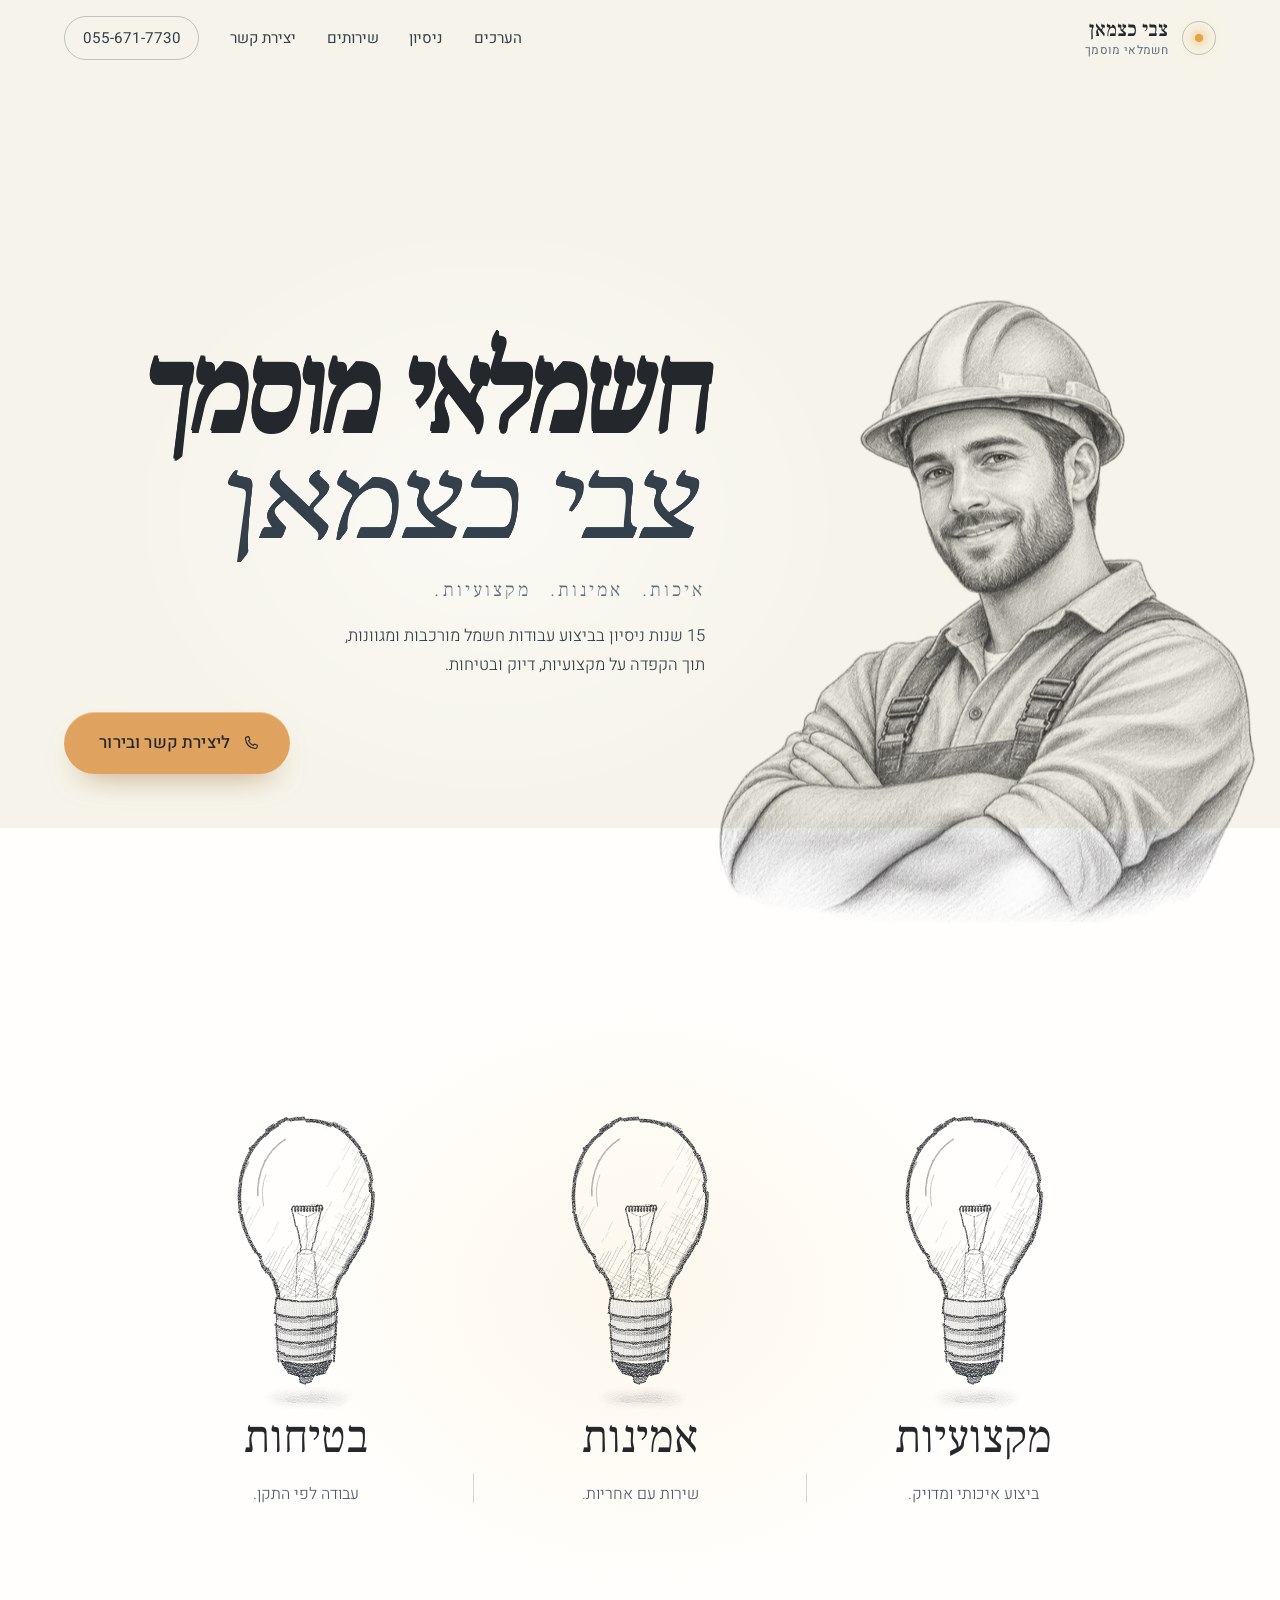
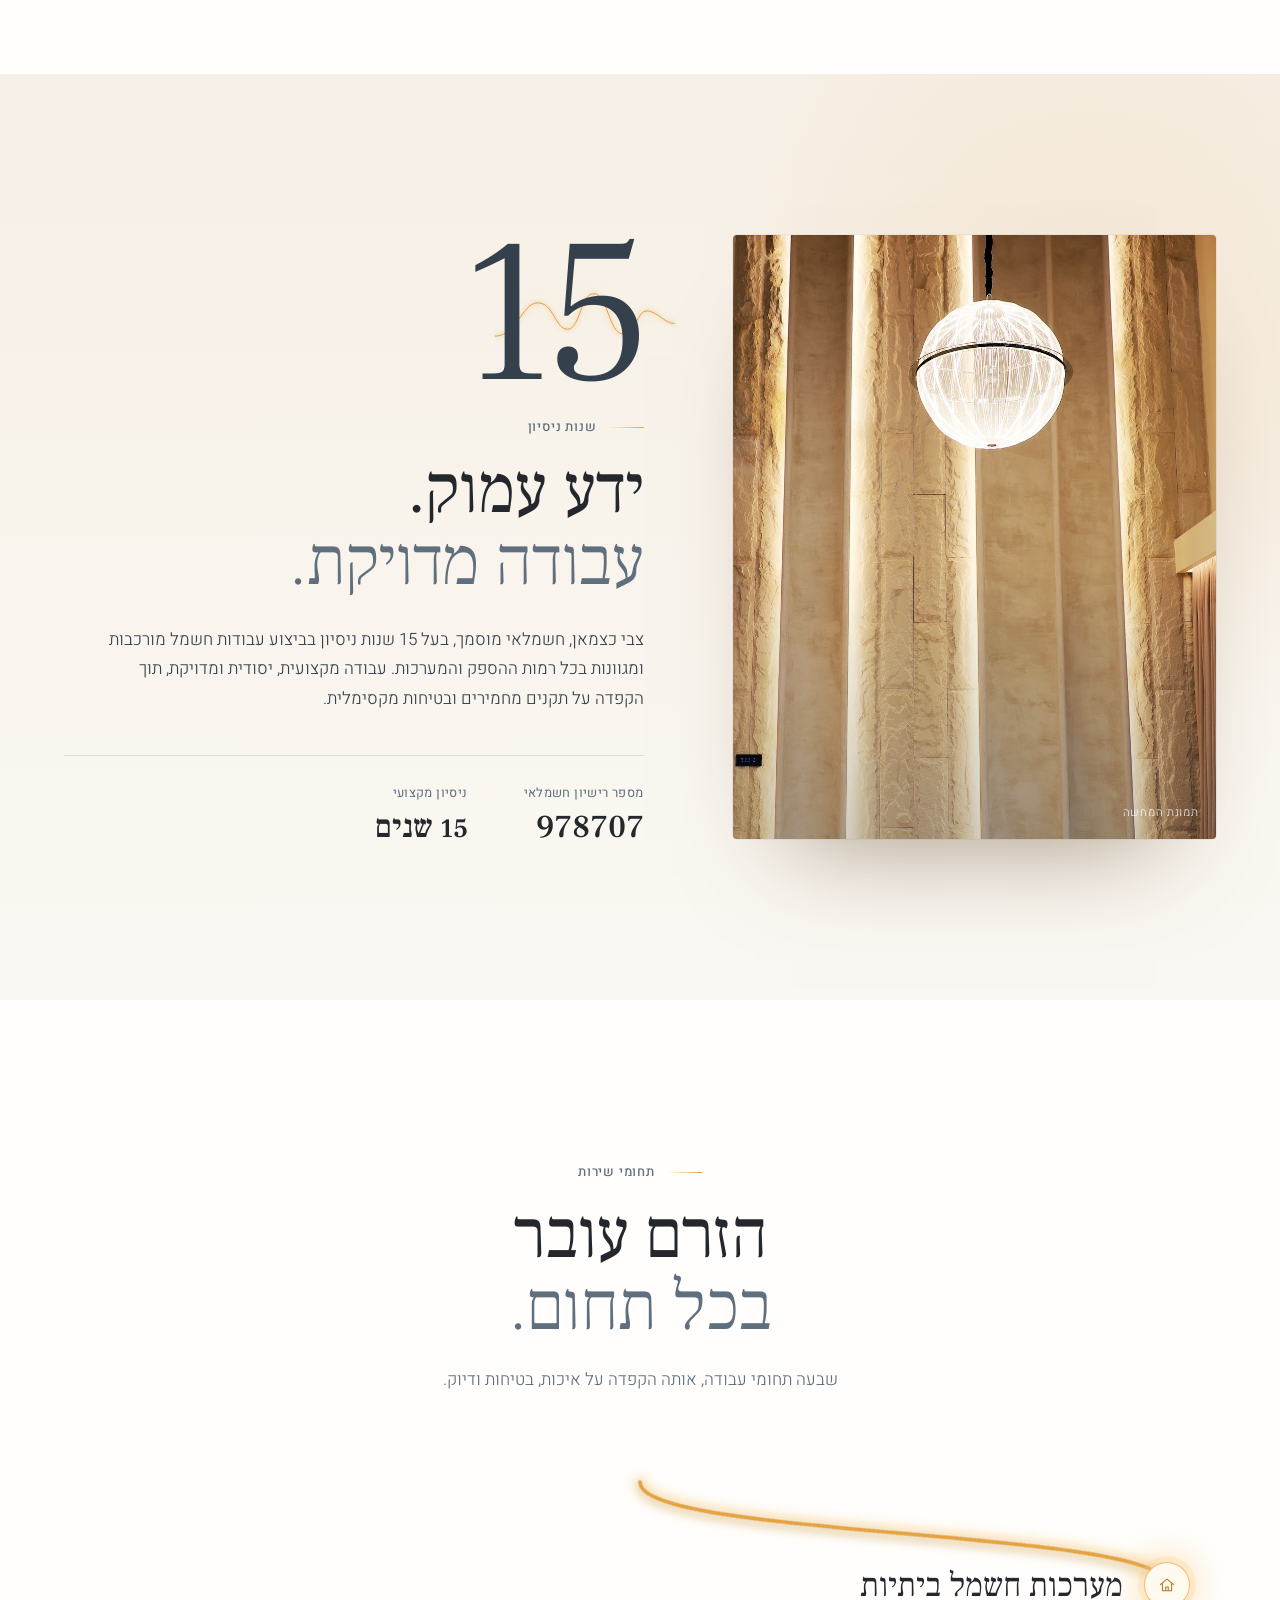
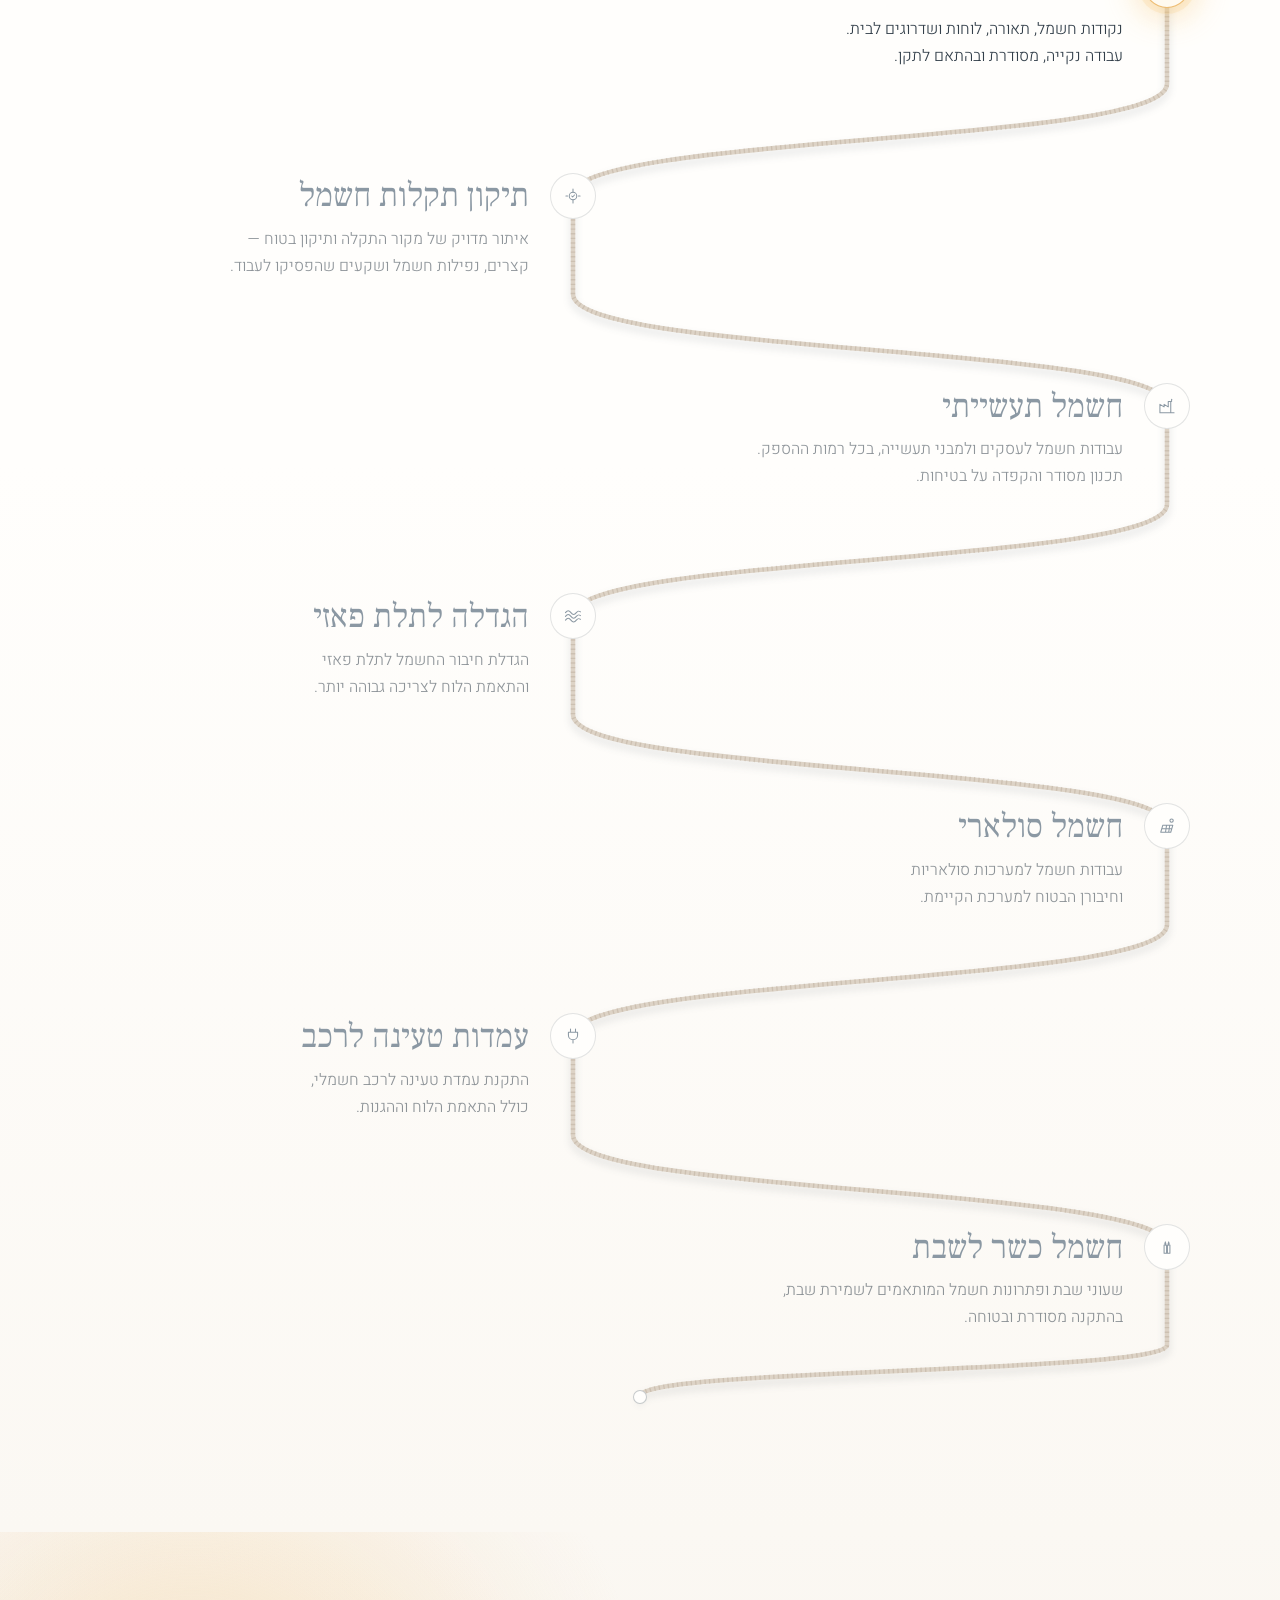
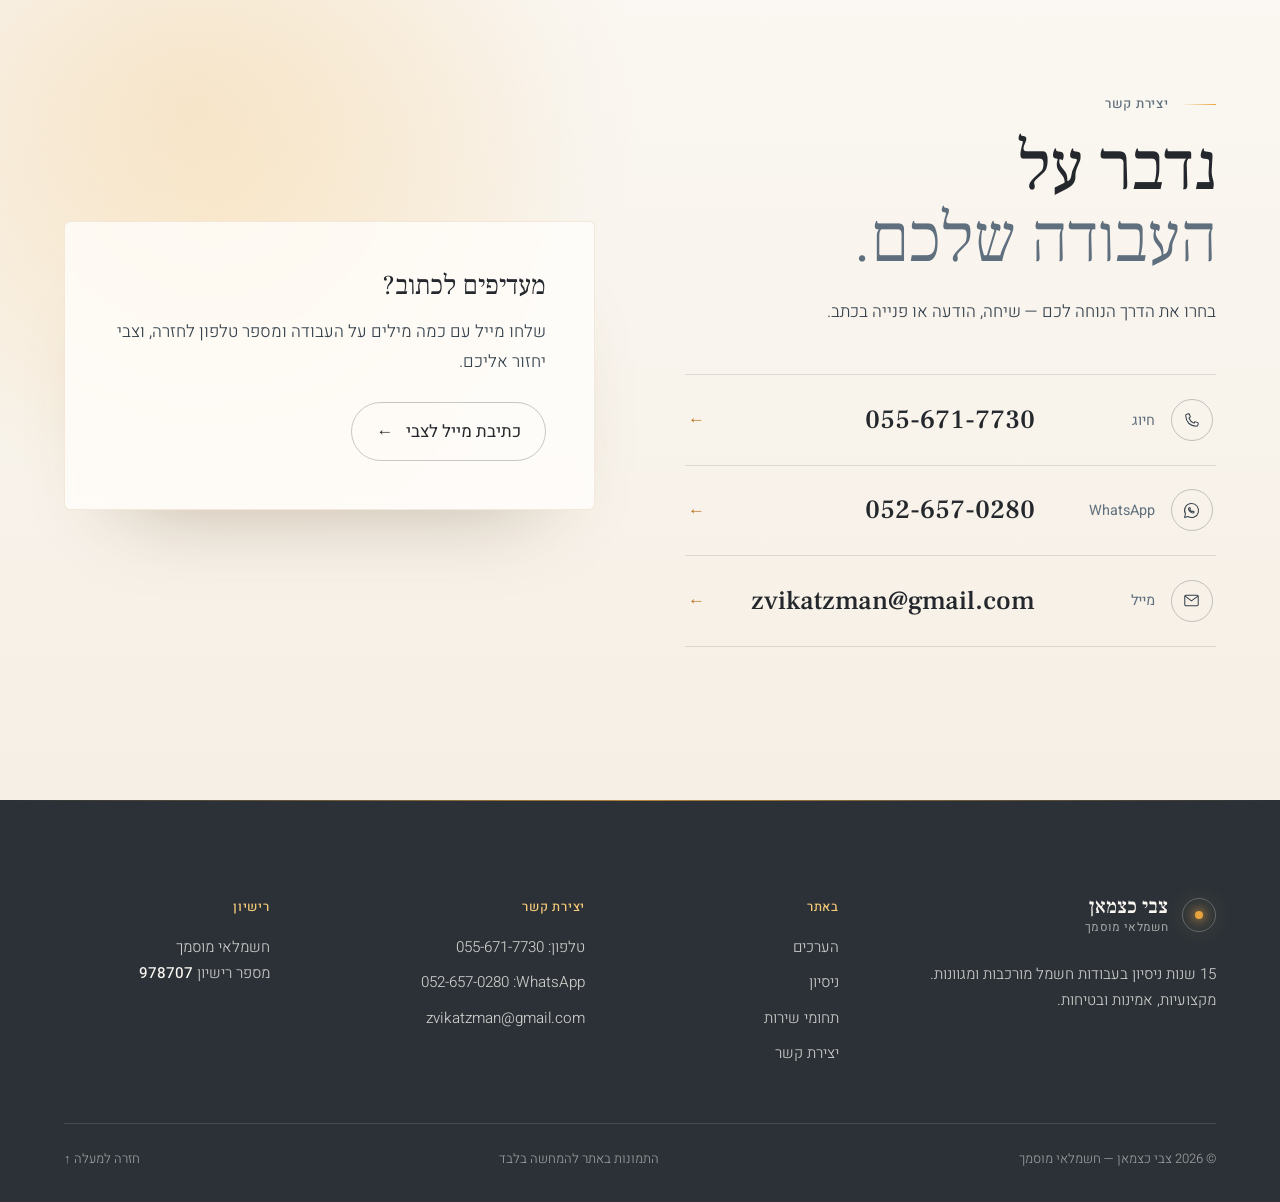
==== commit 180b14f8: "Values section: drop eyebrow label, refine headings and notes - Remove "הערכים שמובילים כל עבודה" an" ====
--- a/index.html
+++ b/index.html
@@ -69,7 +69,6 @@
     <!-- ============ VALUES ============ -->
     <section class="values" id="values" aria-labelledby="values-title">
       <h2 class="visually-hidden" id="values-title">הערכים שלנו</h2>
-      <p class="section-eyebrow reveal">הערכים שמובילים כל עבודה</p>
       <!-- Three pencil-drawn lightbulbs (RTL: right → left), all off at first.
            Each lights on hover (mouse) or on tap / Enter / Space (toggle).
            The drawing is one inline SVG sprite: the graphite bulb plus
--- a/styles.css
+++ b/styles.css
@@ -598,7 +598,9 @@
 .bulbs {
   position: relative;
   max-width: var(--max);
-  margin: 3.2rem auto 0;
+  /* 3.2rem + the height of the removed eyebrow label, so the bulbs keep
+     their place and the white space above them */
+  margin: 5.14rem auto 0;
   display: flex;
   align-items: flex-start;
   justify-content: center;
@@ -648,8 +650,31 @@
     opacity .8s var(--ease-soft) calc(var(--on) * var(--d)),
     transform 1.1s var(--ease-cine) calc(var(--on) * var(--d));
 }
-.bulbs-title { margin-top: .5rem; }
-.bulbs-note { margin-top: 1.1rem; }
+/* Quieter headings that sit in balance with the pencil drawings:
+   Frank Ruhl Libre 400 at ~52px on desktop (was 300 at up to 6.4rem). */
+.bulbs-title {
+  /* the drawing has empty space under its shadow; pull the heading up ~14px */
+  margin-top: -.55rem;
+  font-weight: 400;
+  font-size: clamp(2.1rem, 3.6vw, 3.3rem);
+  line-height: 1.1;
+  letter-spacing: 0;
+  /* plain ink instead of the inherited gradient text, so the colour can ease */
+  background: none;
+  -webkit-text-fill-color: currentColor;
+  color: var(--ink);
+  transition: color .9s var(--ease-soft);
+}
+/* lit bulb: the heading deepens to a slightly richer blue-charcoal */
+.bulbs-switch[aria-pressed="true"] + .bulbs-title { color: #1c2a3a; transition-delay: .12s; }
+@media (hover: hover) and (pointer: fine) {
+  .bulbs-switch:hover + .bulbs-title { color: #1c2a3a; transition-delay: .12s; }
+}
+.bulbs-note {
+  margin-top: .75rem;
+  font-size: clamp(1rem, 1.2vw, 1.125rem);
+  color: #4d5c69;
+}
 .bulbs-divider {
   align-self: flex-end;
   width: 1px;
